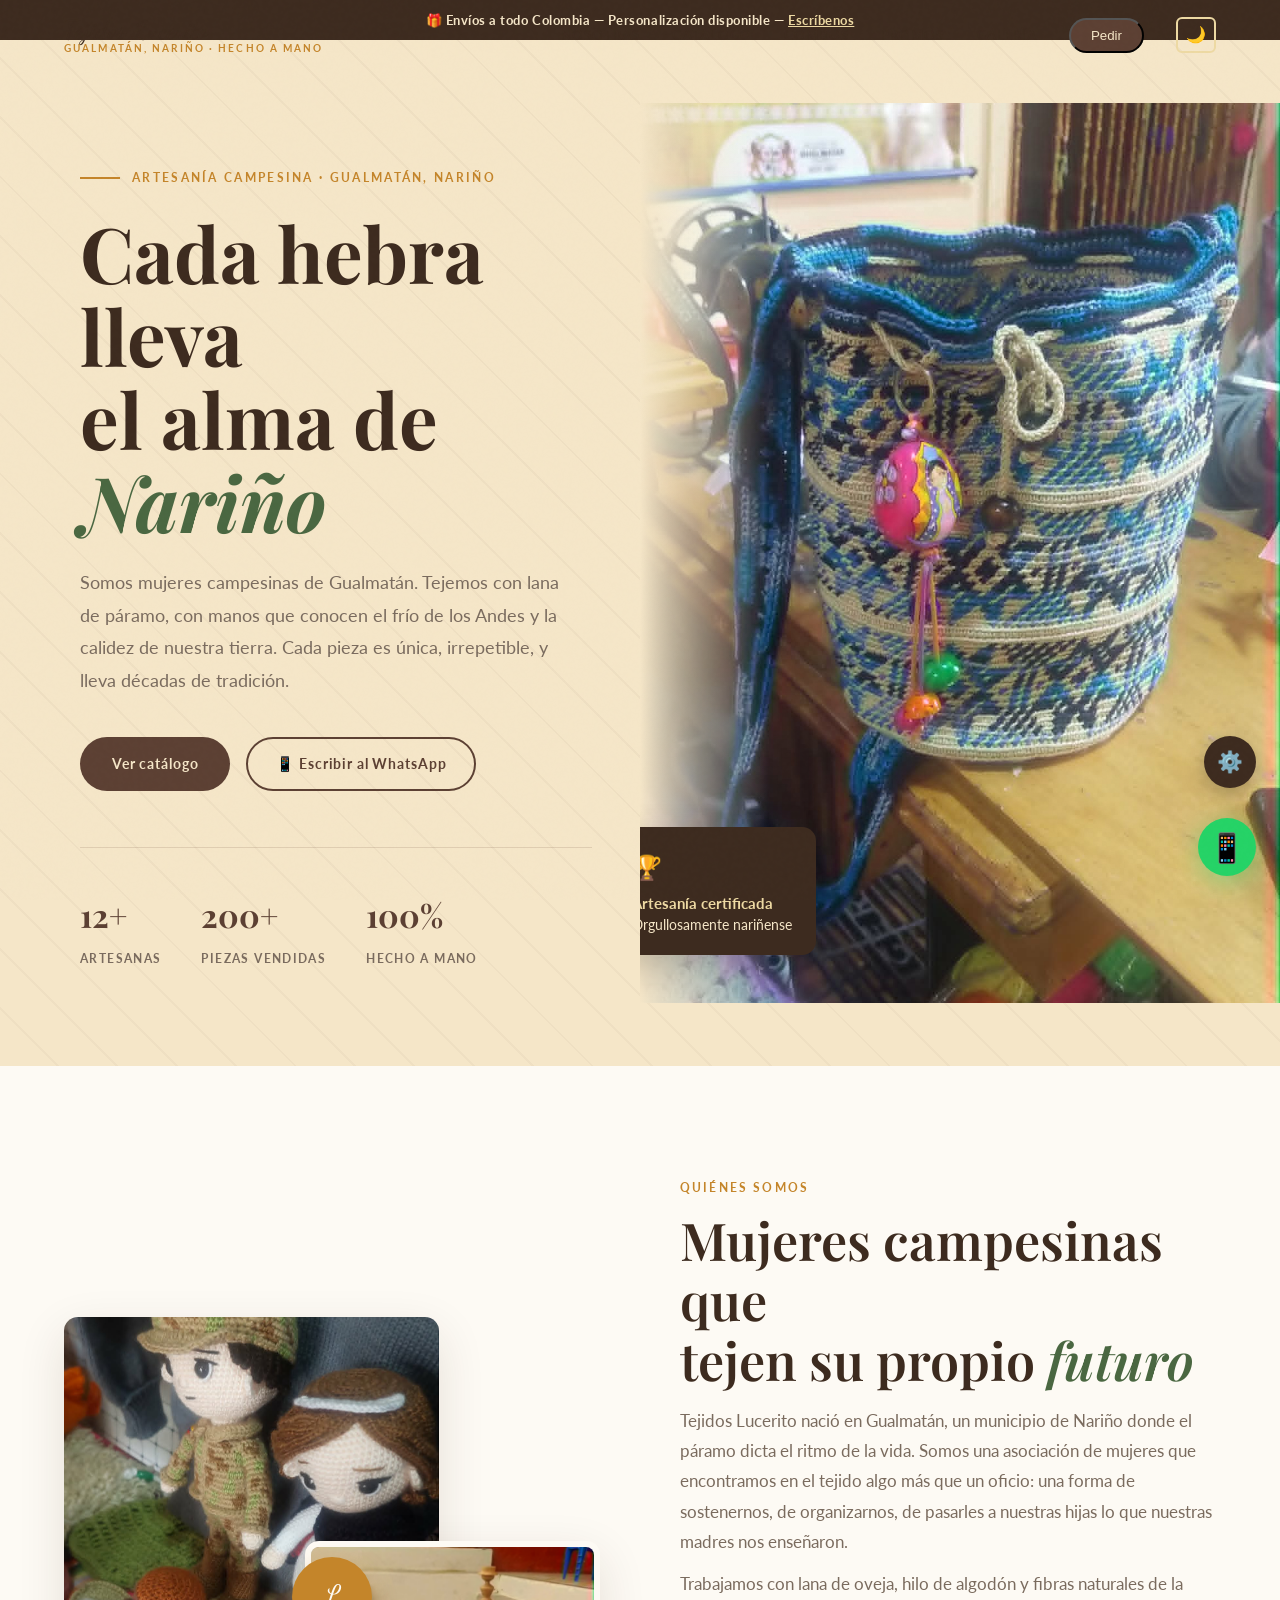
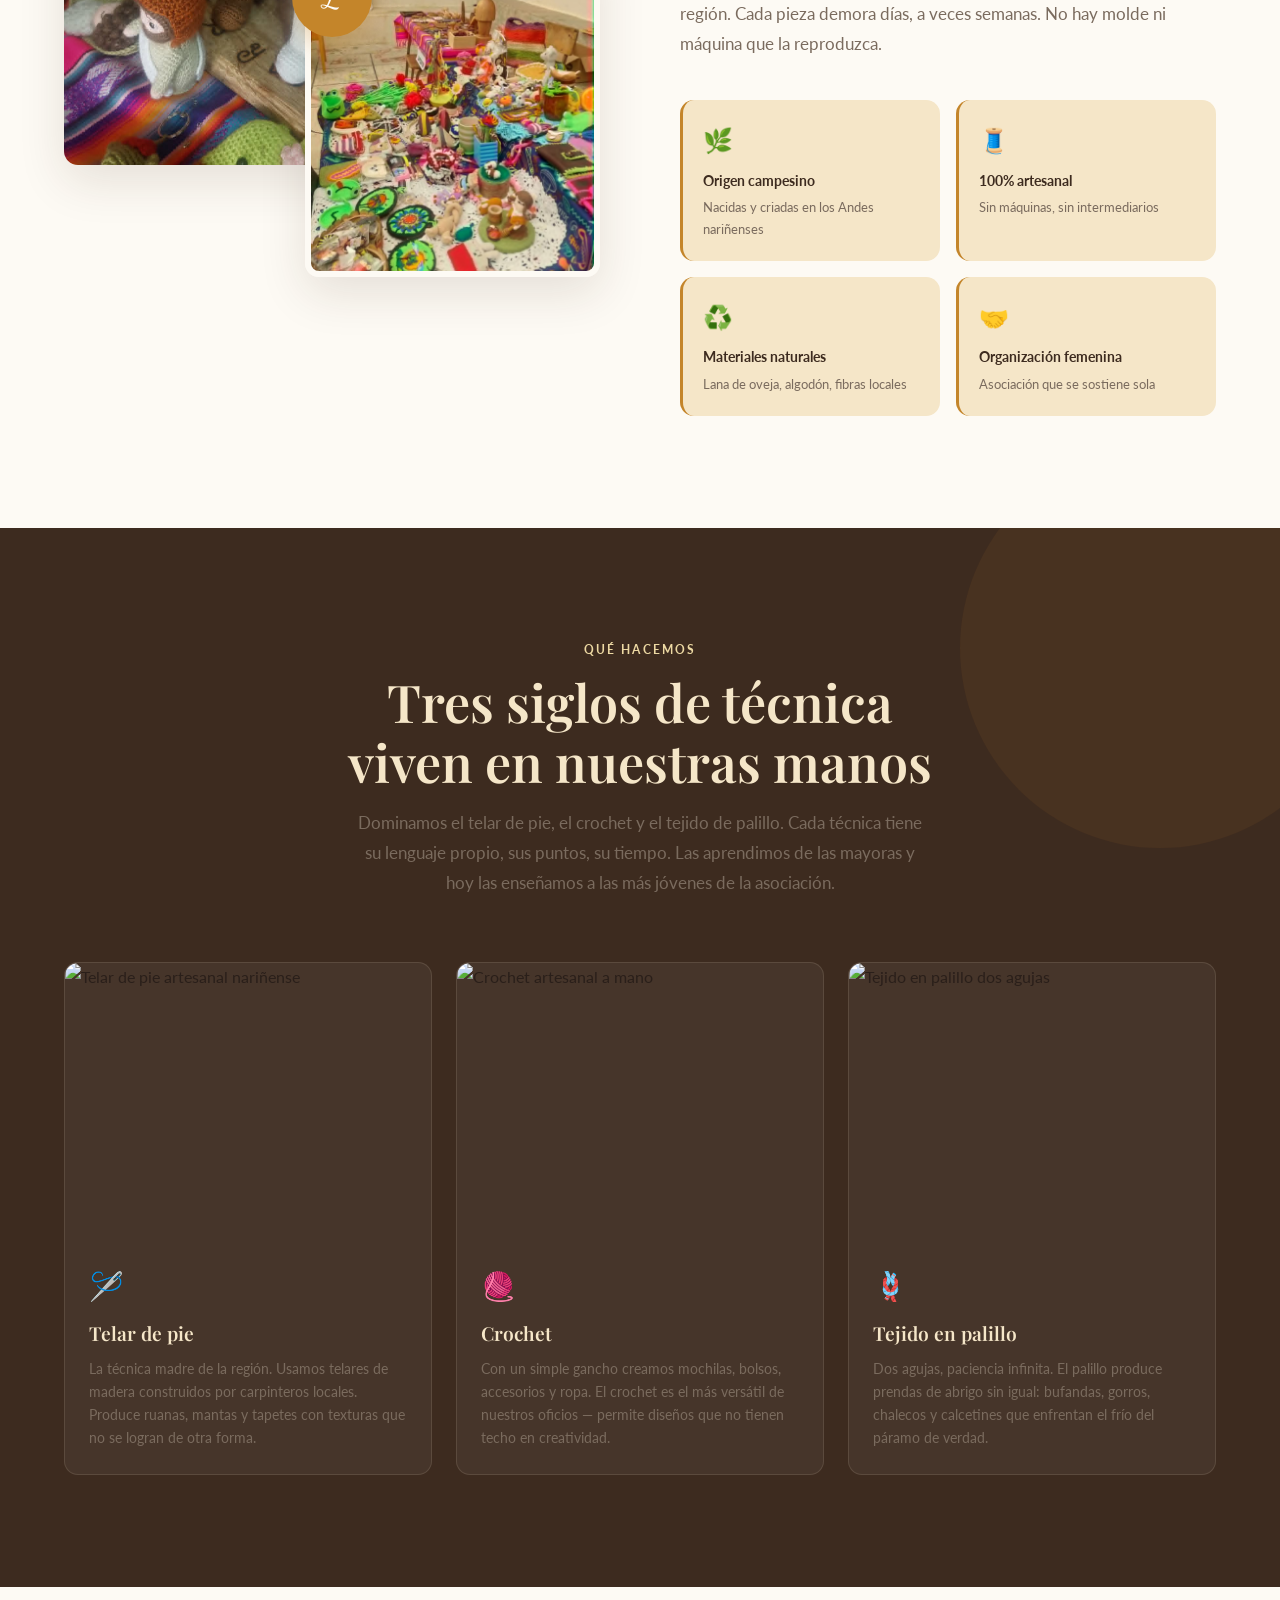
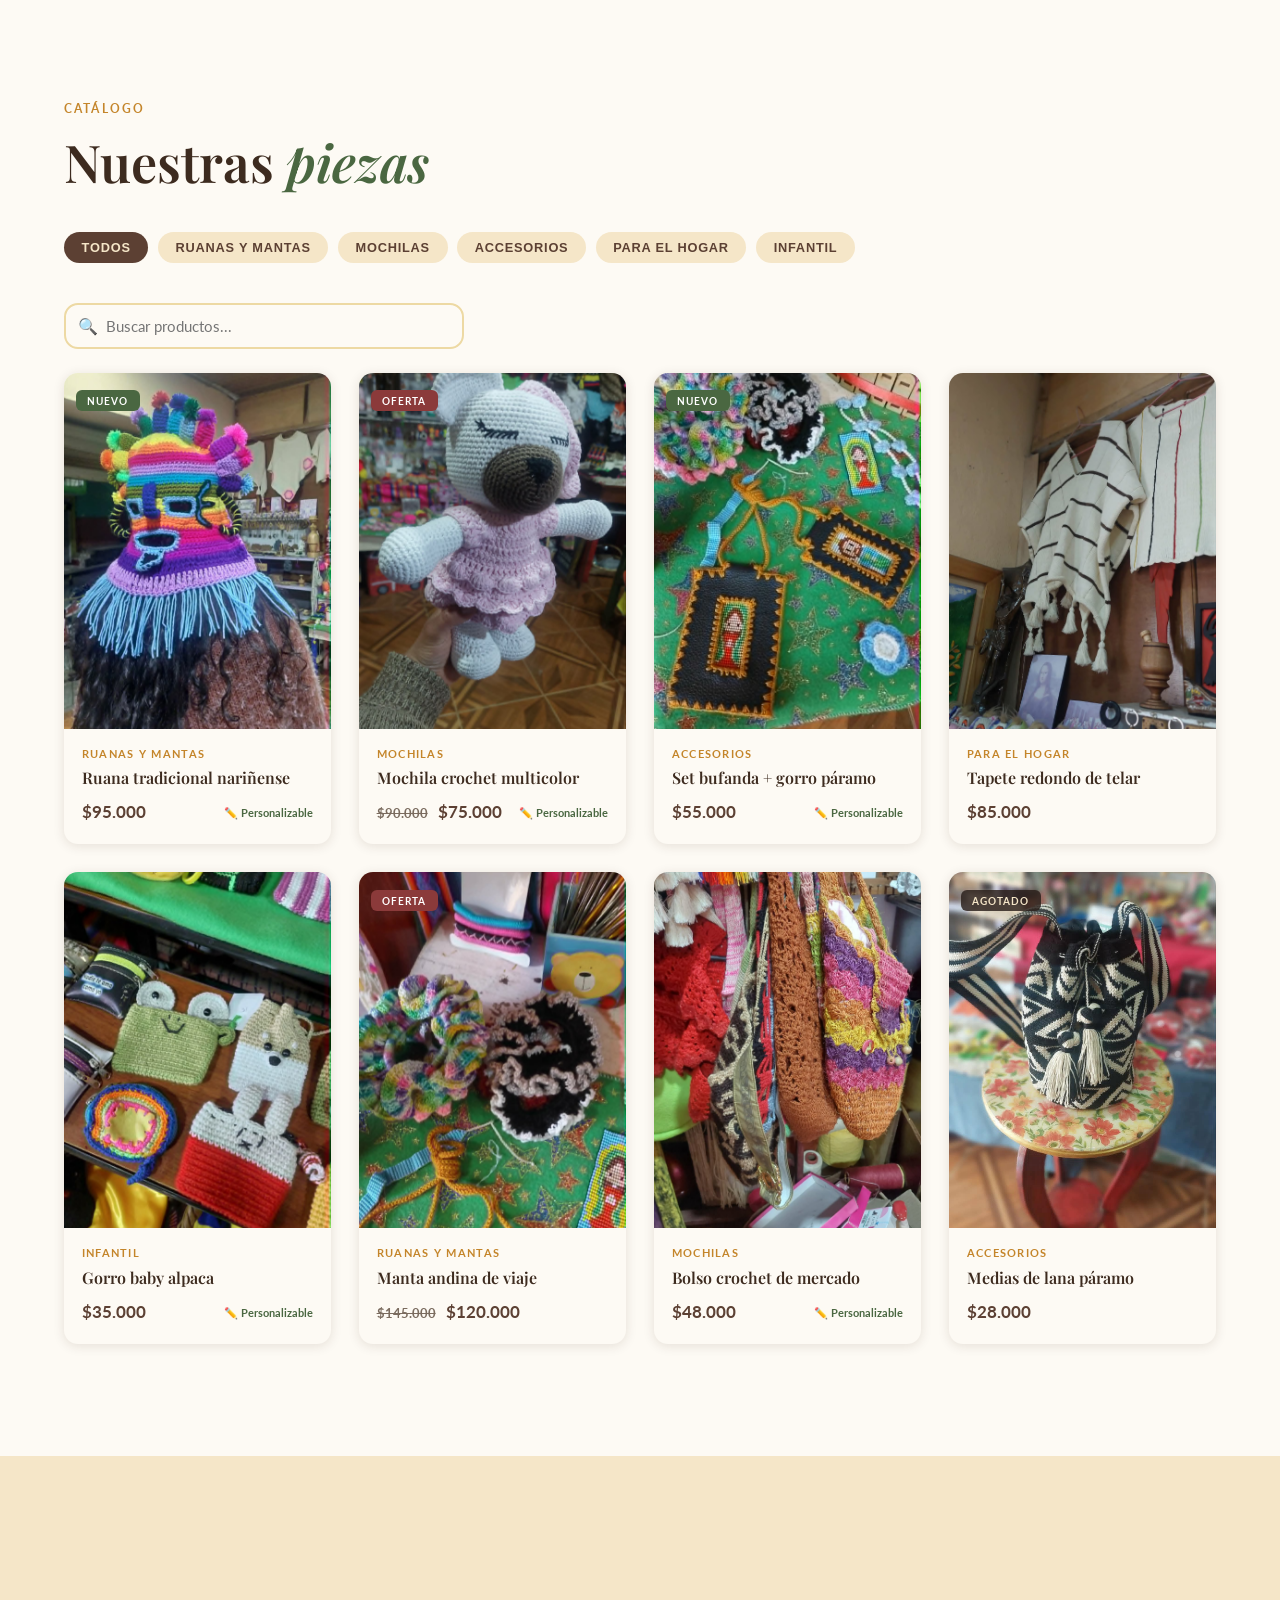
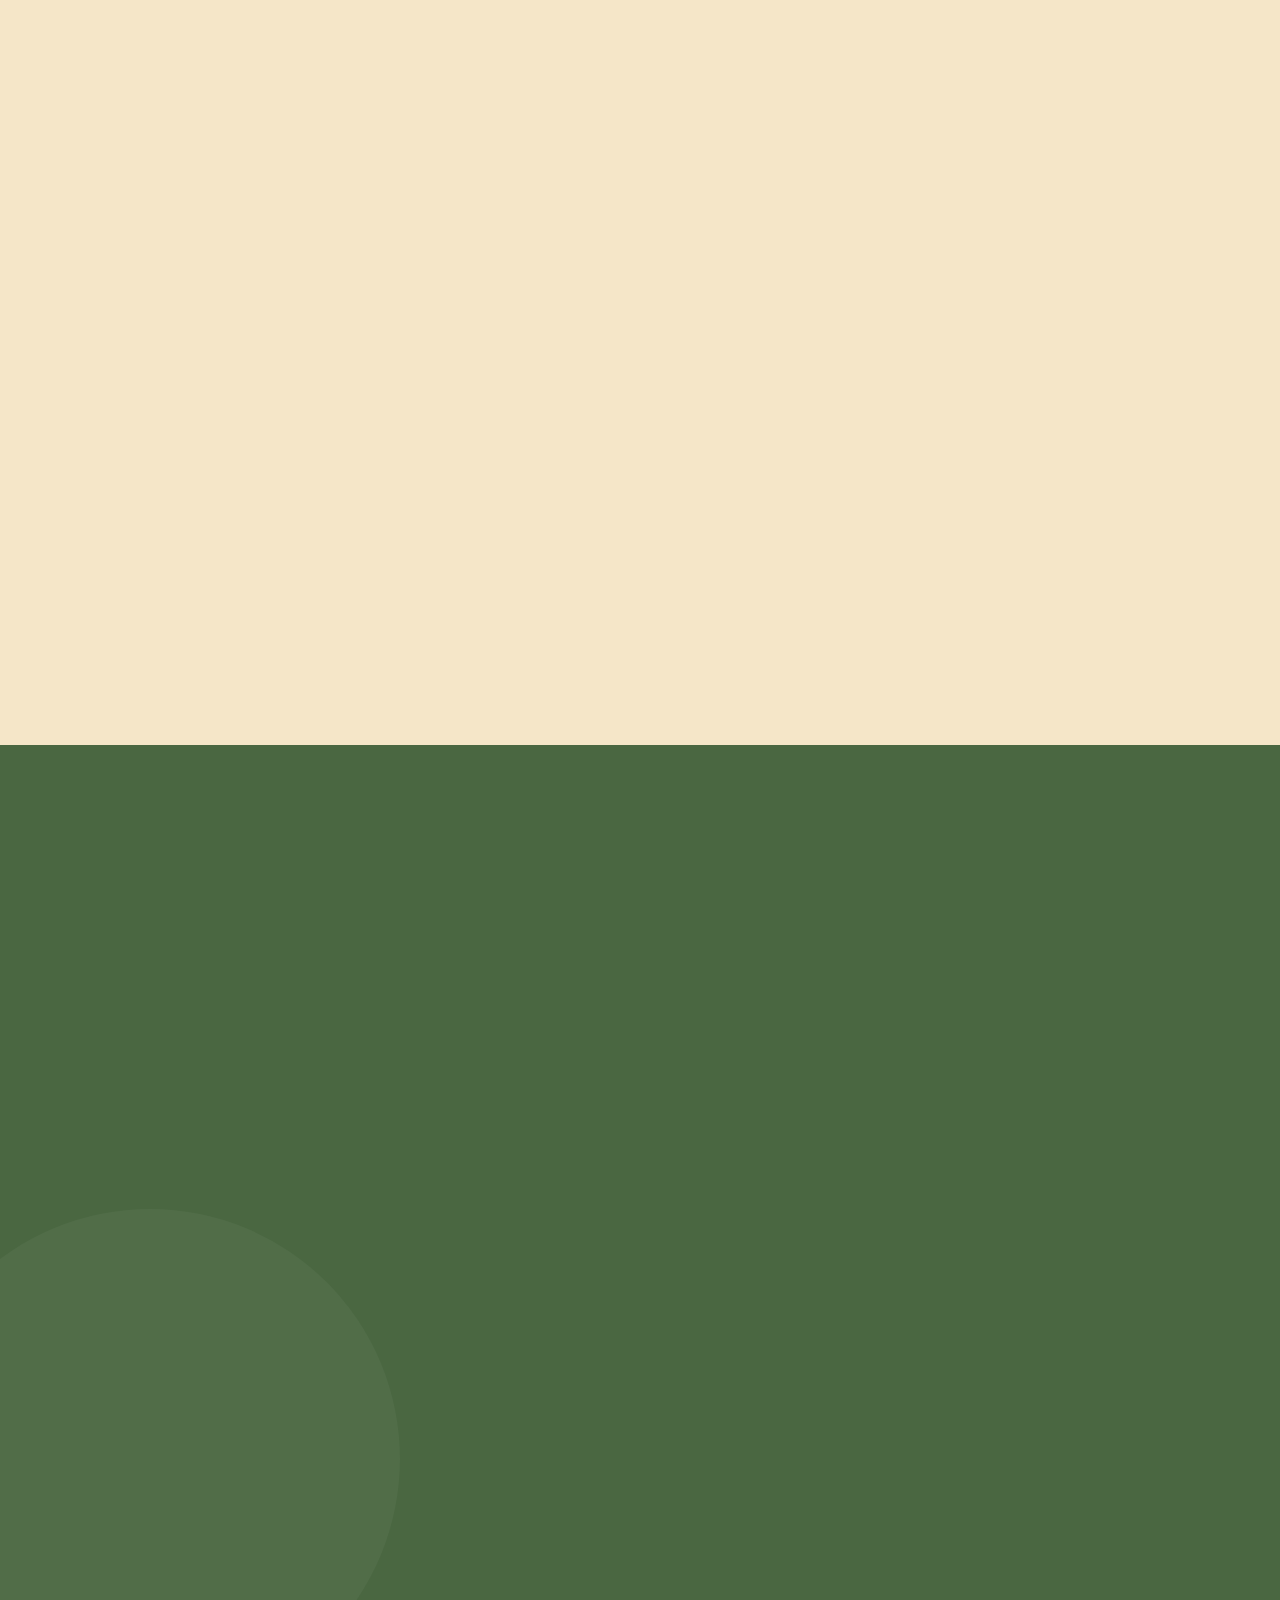
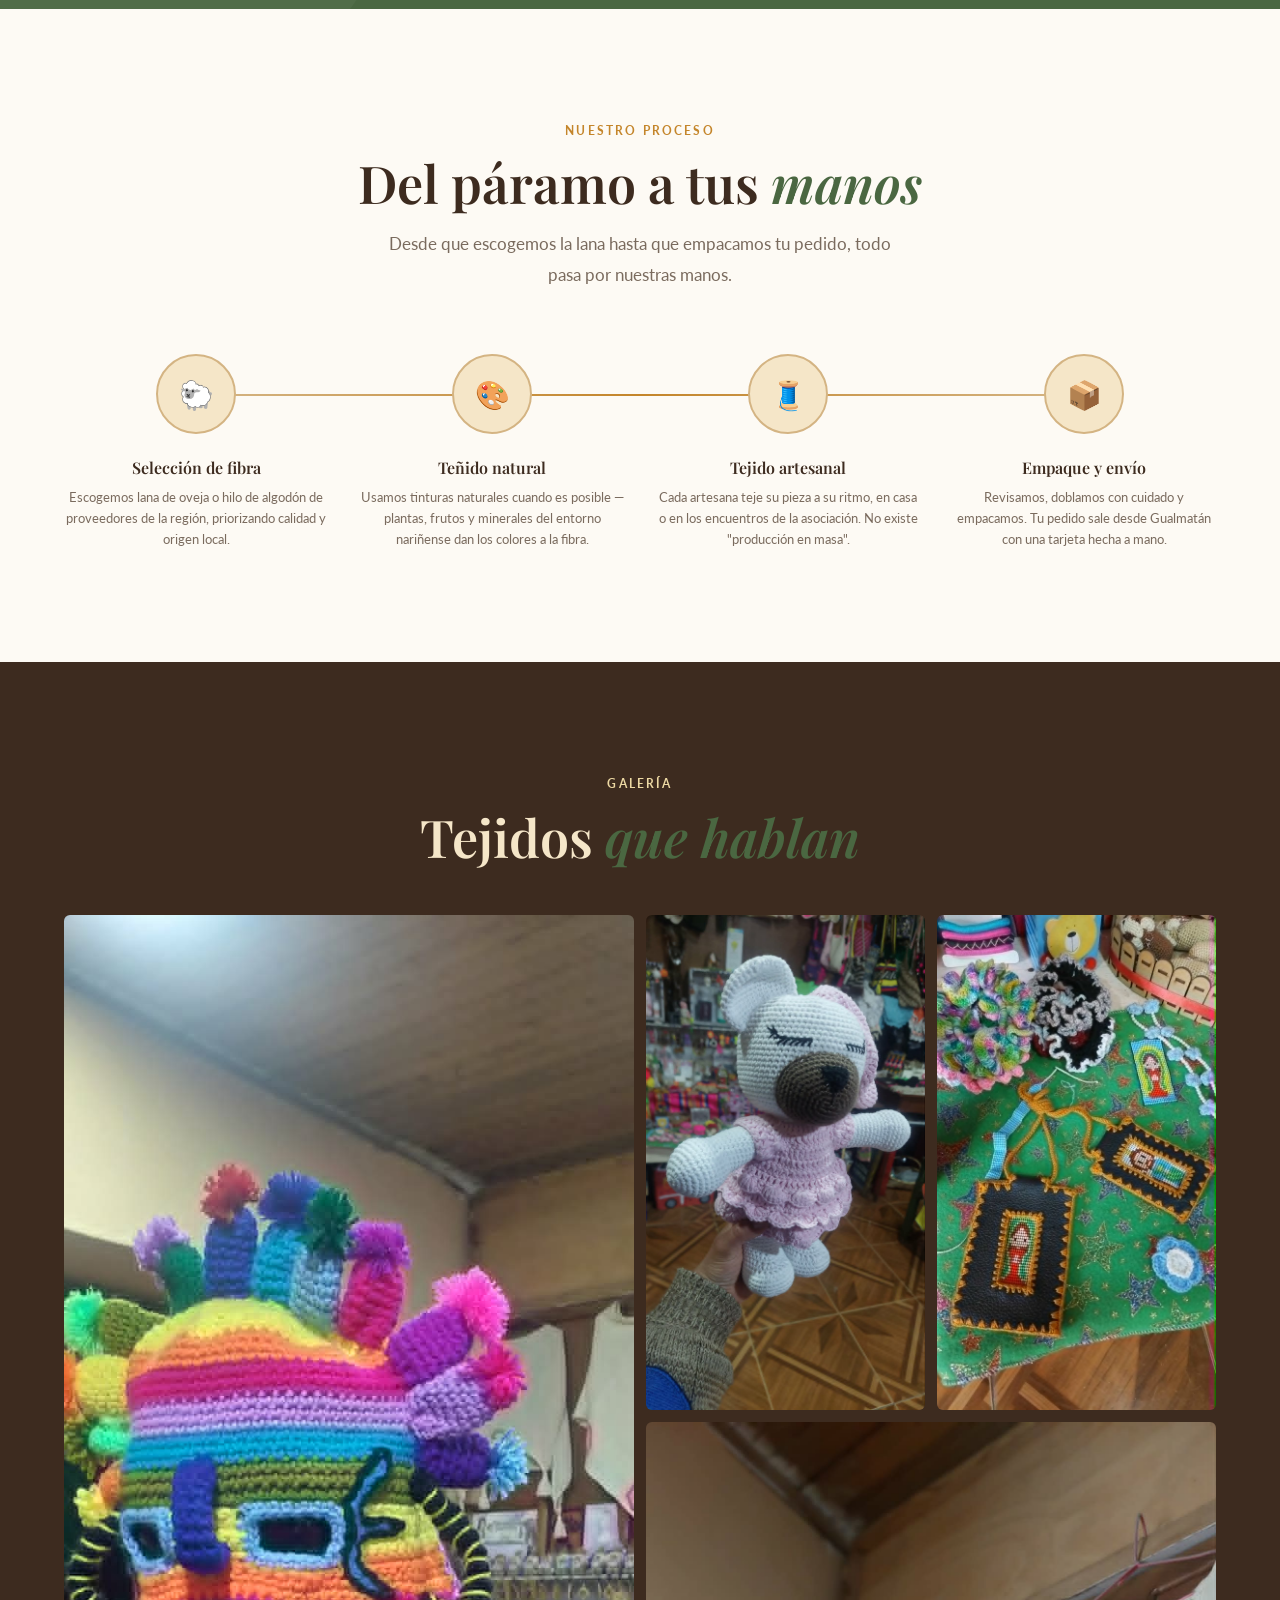
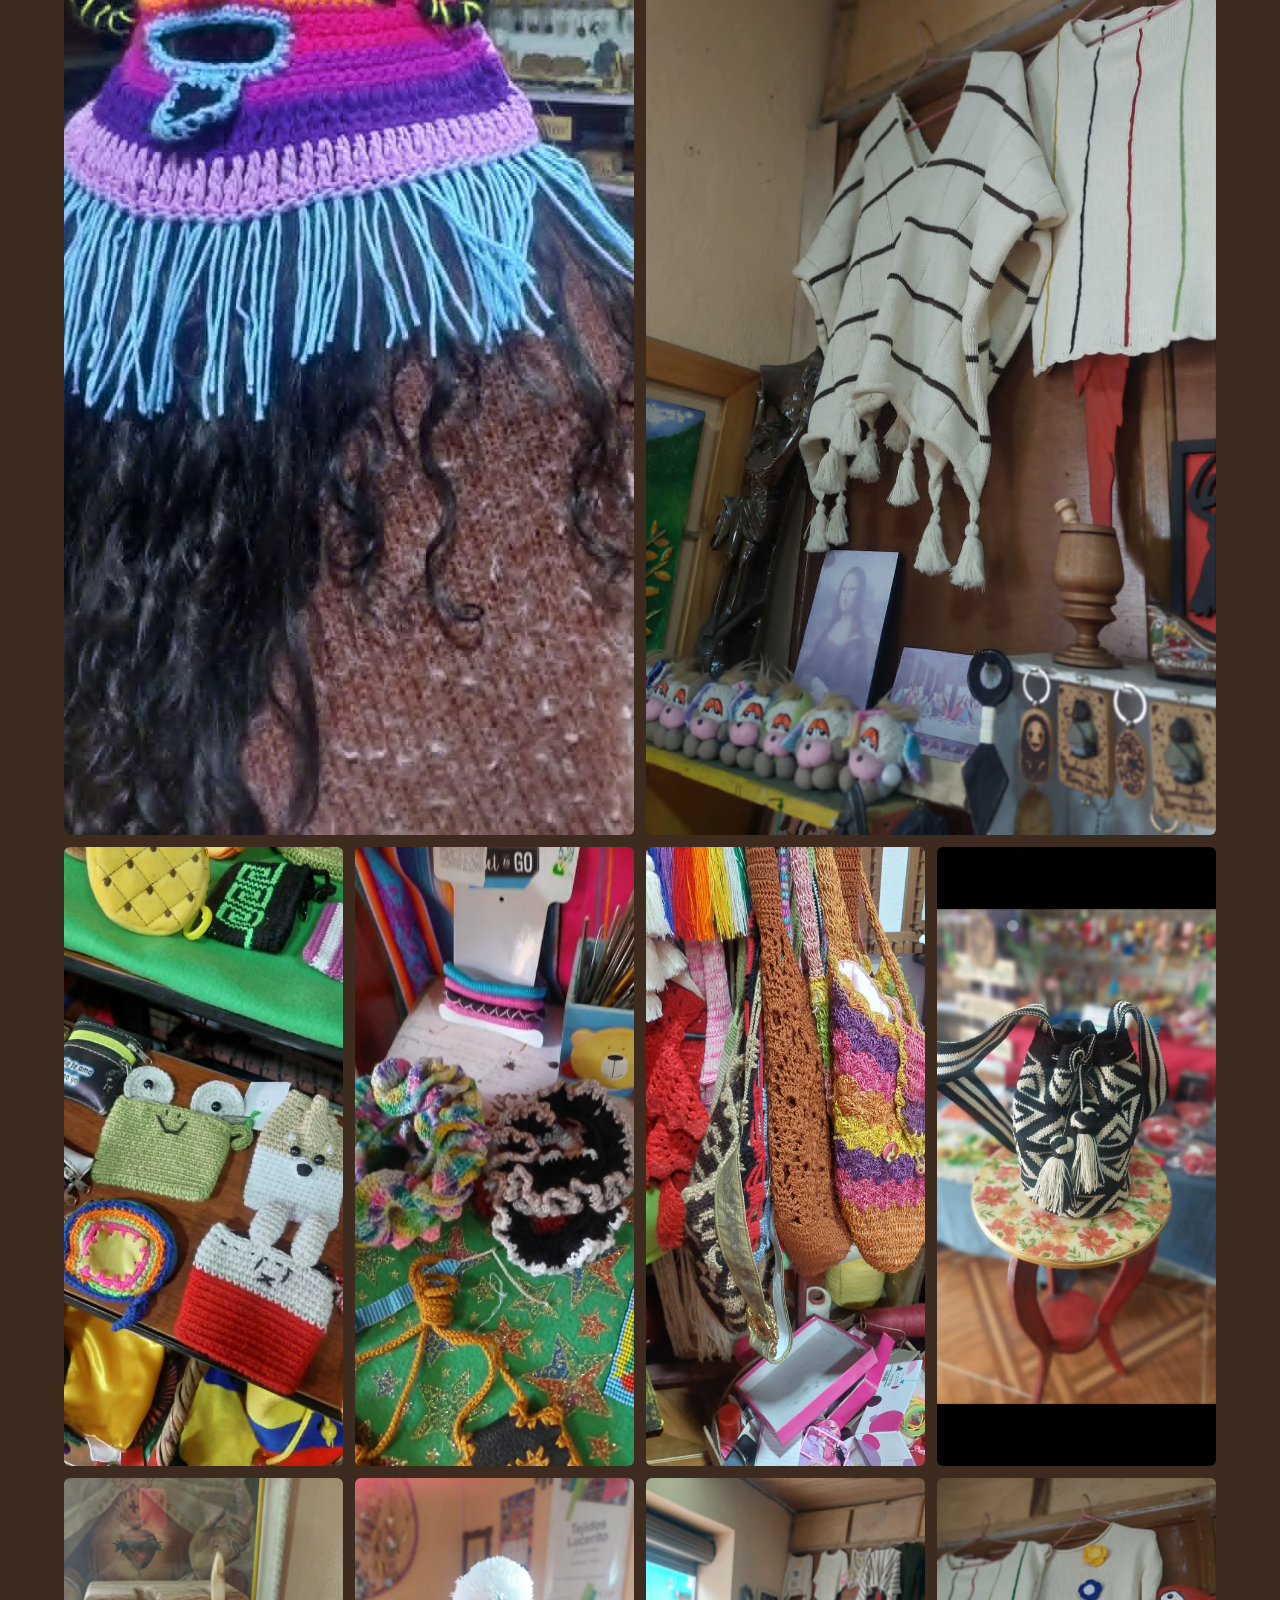
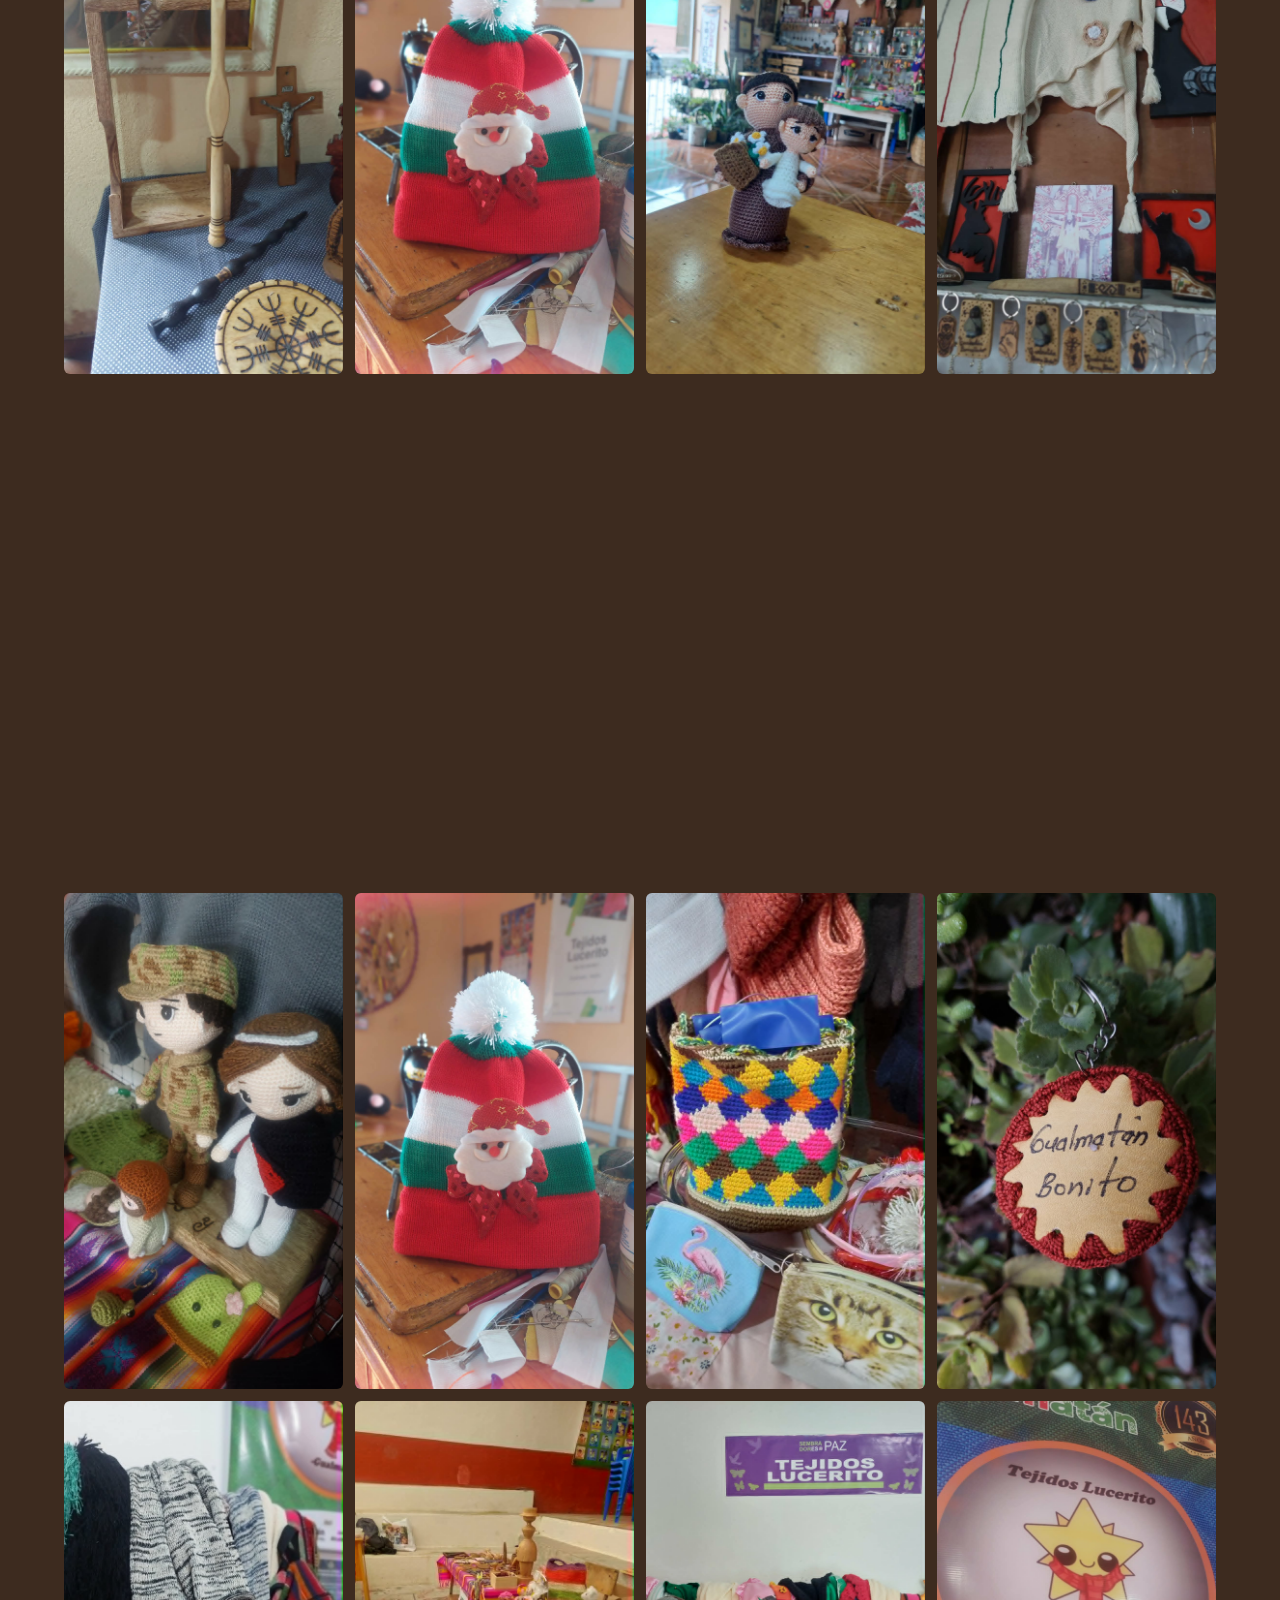
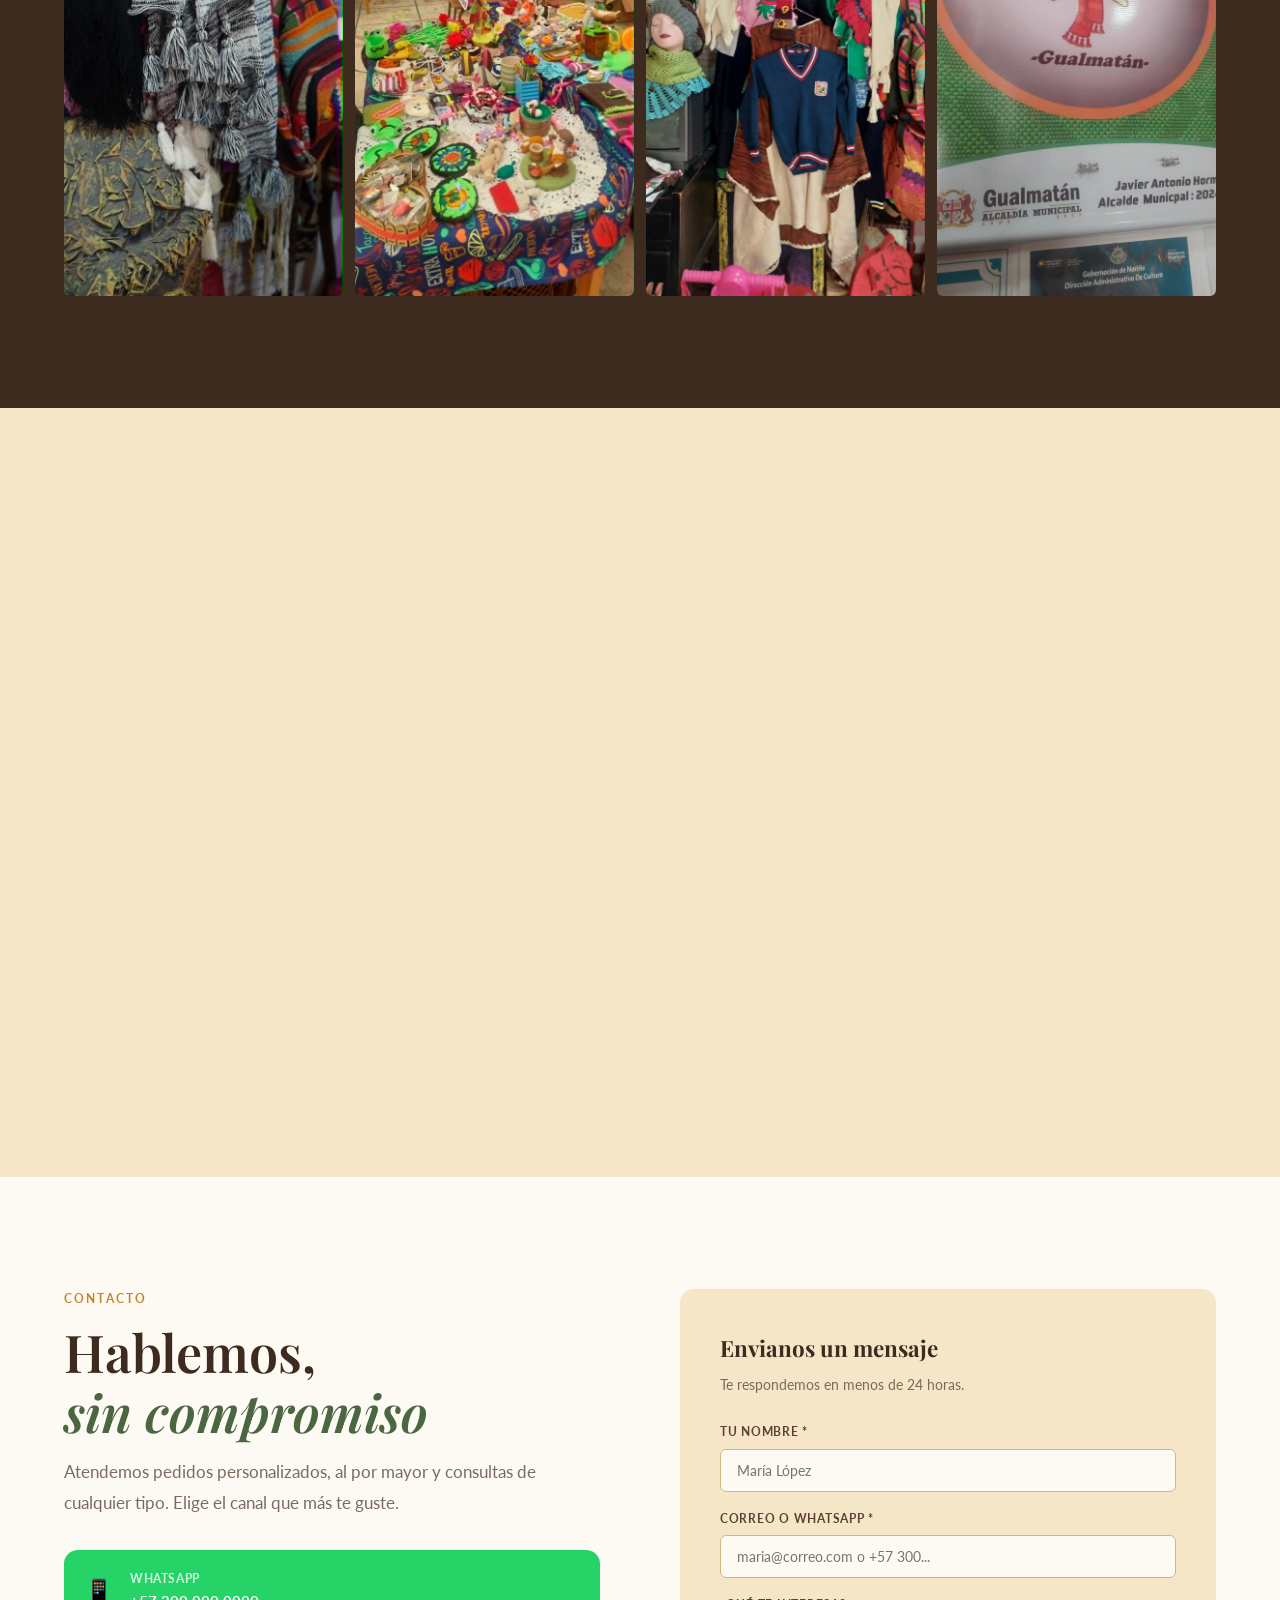
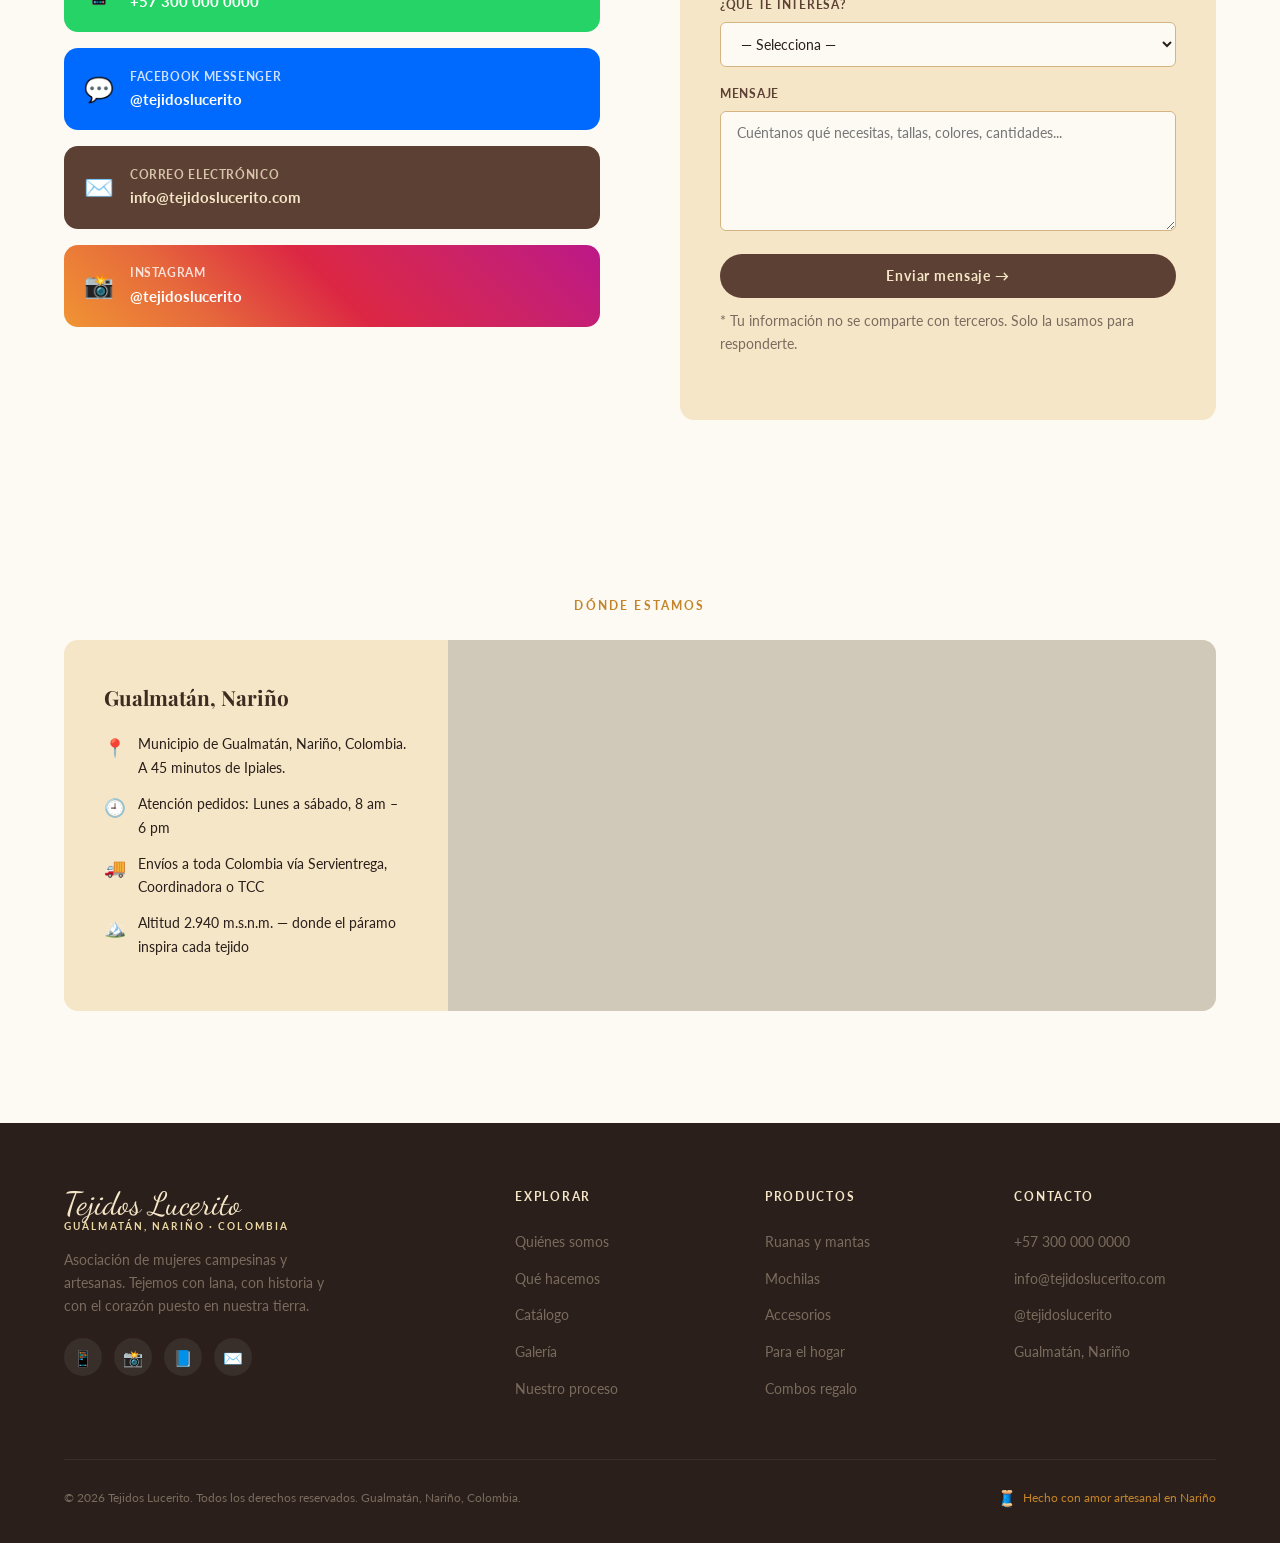
==== lucerito_portfolio.html @ 562af012 "=Use random images from /images folder" ====
<!DOCTYPE html>
<html lang="es">
<head>
<meta charset="UTF-8">
<meta name="viewport" content="width=device-width, initial-scale=1.0">
<meta name="description" content="Tejidos Lucerito – Asociación de mujeres campesinas y artesanas de Gualmatán, Nariño. Tejidos a mano con hilo de lana, trabajo en telar y crochet. Piezas únicas con alma nariñense.">
<meta name="keywords" content="tejidos artesanales, Gualmatán Nariño, mujeres artesanas, lana, telar, crochet, mochila colombiana, ruana, artesanías Colombia, tejidos a mano">
<meta name="author" content="Asociación Tejidos Lucerito">
<meta name="robots" content="index, follow">
<meta property="og:title" content="Tejidos Lucerito – Artesanía de Corazón, Gualmatán Nariño">
<meta property="og:description" content="Piezas únicas tejidas a mano por mujeres campesinas de Gualmatán. Ruanas, mochilas, mantas, bufandas y más.">
<meta property="og:image" content="assets/images/og-image.jpg">
<meta property="og:type" content="website">
<meta property="og:locale" content="es_CO">
<meta name="twitter:card" content="summary_large_image">
<meta name="twitter:title" content="Tejidos Lucerito – Artesanía de Corazón">
<meta name="twitter:description" content="Tejidos artesanales de mujeres campesinas de Gualmatán, Nariño, Colombia.">
<link rel="canonical" href="https://tejidoslucerito.onrender.com">
<title>Tejidos Lucerito – Artesanía de Corazón | Gualmatán, Nariño</title>

<!-- Structured Data / Schema.org -->
<script type="application/ld+json">
{
  "@context": "https://schema.org",
  "@graph": [
    {
      "@type": "Organization",
      "name": "Tejidos Lucerito",
      "description": "Asociación de mujeres campesinas y artesanas de Gualmatán, Nariño",
      "url": "https://tejidoslucerito.com",
      "address": {
        "@type": "PostalAddress",
        "addressLocality": "Gualmatán",
        "addressRegion": "Nariño",
        "addressCountry": "CO"
      },
      "contactPoint": {
        "@type": "ContactPoint",
        "contactType": "ventas",
        "availableLanguage": "Spanish"
      },
      "sameAs": ["https://wa.me/573000000000"]
    },
    {
      "@type": "LocalBusiness",
      "name": "Tejidos Lucerito",
      "image": "assets/images/og-image.jpg",
      "priceRange": "$$",
      "address": {
        "@type": "PostalAddress",
        "addressLocality": "Gualmatán",
        "addressRegion": "Nariño",
        "addressCountry": "CO"
      }
    }
  ]
}
</script>

<link rel="preconnect" href="https://fonts.googleapis.com">
<link rel="preconnect" href="https://fonts.gstatic.com" crossorigin>
<link href="https://fonts.googleapis.com/css2?family=Playfair+Display:ital,wght@0,400;0,600;0,700;1,400;1,600&family=Lato:wght@300;400;700&family=Dancing+Script:wght@600&display=swap" rel="stylesheet">
<link rel="stylesheet" href="assets/css/styles.css"></head><body>
<script>
function imgOnError(el) {
  el.onerror = null;
  el.src = 'data:image/svg+xml,' + encodeURIComponent('<svg xmlns="http://www.w3.org/2000/svg" width="300" height="300" viewBox="0 0 300 300"><rect width="100%" height="100%" fill="%237A6B5E"/><text x="50%" y="50%" font-family="sans-serif" font-size="12" fill="%23F5E6C8" text-anchor="middle" dy="5">Imagen no disponible</text></svg>');
}
</script>
</head>
<body>
<a href="#hero" class="skip-link">Saltar al contenido principal</a>

<!-- ANNOUNCEMENT BAR -->
<div id="announcement-bar">
  🎁 Envíos a todo Colombia — Personalización disponible — <a href="#contacto">Escríbenos</a>
</div>

<!-- NAV -->
<nav id="nav">
  <div class="nav-inner">
    <a href="#hero" class="nav-logo" aria-label="Tejidos Lucerito inicio">
      <span class="nav-logo-name">Tejidos Lucerito</span>
      <span class="nav-logo-sub">Gualmatán, Nariño · Hecho a mano</span>
    </a>
    <div class="nav-links">
      <a href="#quienes-somos">Nosotras</a>
      <a href="#catalogo">Catálogo</a>
      <a href="#combos">Combos</a>
      <a href="#promociones">Promos</a>
      <a href="#galeria">Galería</a>
      <button id="cart-btn" class="nav-cta" data-action="toggle-cart" aria-label="Abrir carrito">
        <span id="cart-count-label">Pedir</span>
      </button>
      <button id="dark-mode-toggle" class="nav-cta" aria-label="Cambiar a modo oscuro" style="padding:0.5rem;font-size:1rem;">🌙</button>
    </div>
    <button class="hamburger" id="hamburger" aria-label="Abrir menú principal" aria-expanded="false" aria-controls="mobile-menu">
      <span></span><span></span><span></span>
    </button>
  </div>
</nav>

<!-- MOBILE MENU -->
<div class="mobile-menu" id="mobile-menu" role="dialog" aria-label="Menú principal" aria-hidden="true">
  <a href="#quienes-somos" class="mobile-link">Nosotras</a>
  <a href="#que-hacemos" class="mobile-link">Qué hacemos</a>
  <a href="#catalogo" class="mobile-link">Catálogo</a>
  <a href="#combos" class="mobile-link">Combos</a>
  <a href="#promociones" class="mobile-link">Promos</a>
  <a href="#galeria" class="mobile-link">Galería</a>
  <a href="#contacto" class="mobile-link">Contacto</a>
  <button class="mobile-link" data-action="toggle-cart" style="background:none;border:none;cursor:pointer;font-family:inherit;font-size:inherit;color:inherit;width:100%;text-align:left;padding:0.85rem 1.5rem;display:flex;align-items:center;gap:0.5rem;">🛒 Carrito</button>
</div>

<!-- HERO -->
<section id="hero" aria-label="Portada principal">
  <div class="hero-bg-pattern" aria-hidden="true"></div>
  <div class="hero-content">
    <div class="hero-eyebrow">
      <div class="hero-eyebrow-line"></div>
      <span class="hero-eyebrow-text">Artesanía campesina · Gualmatán, Nariño</span>
    </div>
    <h1 class="hero-title">
      Cada hebra lleva<br>
      el alma de <em>Nariño</em>
    </h1>
    <p class="hero-desc">
      Somos mujeres campesinas de Gualmatán. Tejemos con lana de páramo,
      con manos que conocen el frío de los Andes y la calidez de nuestra tierra.
      Cada pieza es única, irrepetible, y lleva décadas de tradición.
    </p>
    <div class="hero-actions">
      <a href="#catalogo" class="btn-primary">Ver catálogo</a>
      <a href="https://wa.me/573000000000?text=Hola!%20Vi%20su%20portafolio%20y%20quisiera%20más%20información%20sobre%20sus%20tejidos." class="btn-outline" target="_blank" rel="noopener">📱 Escribir al WhatsApp</a>
    </div>
    <div class="hero-stats">
      <div class="hero-stat">
        <span class="hero-stat-num">12+</span>
        <span class="hero-stat-label">Artesanas</span>
      </div>
      <div class="hero-stat">
        <span class="hero-stat-num">200+</span>
        <span class="hero-stat-label">Piezas vendidas</span>
      </div>
      <div class="hero-stat">
        <span class="hero-stat-num">100%</span>
        <span class="hero-stat-label">Hecho a mano</span>
      </div>
    </div>
  </div>
  <div class="hero-visual" aria-hidden="true">
    <img
      src="images/h0duS-PT.jpeg"
      alt="Artesana tejiendo en Gualmatán"
      class="hero-img-main"
      loading="eager"
      fetchpriority="high"
    >
    <div class="hero-img-overlay"></div>
    <div class="hero-badge">
      <div class="hero-badge-icon">🏆</div>
      <div class="hero-badge-text">
        <div class="hero-badge-strong">Artesanía certificada</div>
        Orgullosamente nariñense
      </div>
    </div>
  </div>
</section>

<!-- QUIENES SOMOS -->
<section id="quienes-somos" aria-labelledby="qs-title">
  <div class="container">
    <div class="quienes-grid">
      <div class="quienes-images reveal">
        <img
          src="images/jTRVo9Pf.jpeg"
          alt="Mujeres artesanas de Tejidos Lucerito en Gualmatán, Nariño"
          class="quienes-img-1"
          loading="lazy"
          onerror="imgOnError(this)"
        >
        <img
          src="images/vDOIHA_2.jpeg"
          alt="Detalle de tejido artesanal tradicional nariñense"
          class="quienes-img-2"
          loading="lazy"
          onerror="imgOnError(this)"
        >
        <div class="quienes-ornament" aria-hidden="true">L</div>
      </div>
      <div class="reveal reveal-delay-2">
        <div class="section-label">Quiénes somos</div>
        <h2 class="section-title" id="qs-title">
          Mujeres campesinas que<br>
          tejen su propio <em>futuro</em>
        </h2>
        <p class="section-desc">
          Tejidos Lucerito nació en Gualmatán, un municipio de Nariño donde el páramo
          dicta el ritmo de la vida. Somos una asociación de mujeres que encontramos
          en el tejido algo más que un oficio: una forma de sostenernos, de organizarnos,
          de pasarles a nuestras hijas lo que nuestras madres nos enseñaron.
        </p>
        <p class="section-desc" style="margin-top:0.75rem;">
          Trabajamos con lana de oveja, hilo de algodón y fibras naturales de la región.
          Cada pieza demora días, a veces semanas. No hay molde ni máquina que la reproduzca.
        </p>
        <div class="quienes-values">
          <div class="valor-card reveal reveal-delay-1">
            <div class="valor-icon">🌿</div>
            <div class="valor-name">Origen campesino</div>
            <div class="valor-desc">Nacidas y criadas en los Andes nariñenses</div>
          </div>
          <div class="valor-card reveal reveal-delay-2">
            <div class="valor-icon">🧵</div>
            <div class="valor-name">100% artesanal</div>
            <div class="valor-desc">Sin máquinas, sin intermediarios</div>
          </div>
          <div class="valor-card reveal reveal-delay-3">
            <div class="valor-icon">♻️</div>
            <div class="valor-name">Materiales naturales</div>
            <div class="valor-desc">Lana de oveja, algodón, fibras locales</div>
          </div>
          <div class="valor-card reveal reveal-delay-4">
            <div class="valor-icon">🤝</div>
            <div class="valor-name">Organización femenina</div>
            <div class="valor-desc">Asociación que se sostiene sola</div>
          </div>
        </div>
      </div>
    </div>
  </div>
</section>

<!-- QUE HACEMOS -->
<section id="que-hacemos" aria-labelledby="qh-title">
  <div class="container">
    <header class="que-hacemos-header reveal">
      <div class="section-label">Qué hacemos</div>
      <h2 class="section-title" id="qh-title">
        Tres siglos de técnica<br>
        viven en nuestras manos
      </h2>
      <p class="section-desc">
        Dominamos el telar de pie, el crochet y el tejido de palillo. Cada técnica tiene su
        lenguaje propio, sus puntos, su tiempo. Las aprendimos de las mayoras y hoy
        las enseñamos a las más jóvenes de la asociación.
      </p>
    </header>
    <div class="tecnicas-grid">
      <article class="tecnica-card reveal reveal-delay-1">
        <div class="tecnica-img-wrap">
          <img src="assets/images/tecnica-telar.jpg" alt="Telar de pie artesanal nariñense" loading="lazy">
        </div>
        <div class="tecnica-body">
          <div class="tecnica-icon">🪡</div>
          <h3 class="tecnica-name">Telar de pie</h3>
          <p class="tecnica-desc">La técnica madre de la región. Usamos telares de madera construidos por carpinteros locales. Produce ruanas, mantas y tapetes con texturas que no se logran de otra forma.</p>
        </div>
      </article>
      <article class="tecnica-card reveal reveal-delay-2">
        <div class="tecnica-img-wrap">
          <img src="assets/images/tecnica-crochet.jpg" alt="Crochet artesanal a mano" loading="lazy">
        </div>
        <div class="tecnica-body">
          <div class="tecnica-icon">🧶</div>
          <h3 class="tecnica-name">Crochet</h3>
          <p class="tecnica-desc">Con un simple gancho creamos mochilas, bolsos, accesorios y ropa. El crochet es el más versátil de nuestros oficios — permite diseños que no tienen techo en creatividad.</p>
        </div>
      </article>
      <article class="tecnica-card reveal reveal-delay-3">
        <div class="tecnica-img-wrap">
          <img src="assets/images/tecnica-palillo.jpg" alt="Tejido en palillo dos agujas" loading="lazy">
        </div>
        <div class="tecnica-body">
          <div class="tecnica-icon">🪢</div>
          <h3 class="tecnica-name">Tejido en palillo</h3>
          <p class="tecnica-desc">Dos agujas, paciencia infinita. El palillo produce prendas de abrigo sin igual: bufandas, gorros, chalecos y calcetines que enfrentan el frío del páramo de verdad.</p>
        </div>
      </article>
    </div>
  </div>
</section>

<!-- CATALOGO -->
<section id="catalogo" aria-labelledby="cat-title">
  <div class="container">
    <div class="catalogo-header">
      <div>
        <div class="section-label">Catálogo</div>
        <h2 class="section-title" id="cat-title">Nuestras <em>piezas</em></h2>
      </div>
    </div>
    <div class="catalogo-filters" role="group" aria-label="Filtros de categoría">
      <button class="filter-btn active" data-filter="all" aria-pressed="true">Todos</button>
      <button class="filter-btn" data-filter="ruanas" aria-pressed="false">Ruanas y mantas</button>
      <button class="filter-btn" data-filter="mochilas" aria-pressed="false">Mochilas</button>
      <button class="filter-btn" data-filter="accesorios" aria-pressed="false">Accesorios</button>
      <button class="filter-btn" data-filter="hogar" aria-pressed="false">Para el hogar</button>
      <button class="filter-btn" data-filter="infantil" aria-pressed="false">Infantil</button>
    </div>
    <div class="catalogo-search-wrap">
      <span class="search-icon" aria-hidden="true">🔍</span>
      <input type="search" id="catalogo-search" placeholder="Buscar productos..." aria-label="Buscar en el catálogo">
    </div>
    <div class="productos-grid" id="productos-grid" aria-label="Productos disponibles">
      <!-- Rendered by JS -->
    </div>
  </div>
</section>

<!-- COMBOS -->
<section id="combos" aria-labelledby="combos-title">
  <div class="container">
    <header class="combos-header reveal">
      <div class="section-label">Combos especiales</div>
      <h2 class="section-title" id="combos-title">Más por <em>menos</em></h2>
      <p class="section-desc" style="margin: 1rem auto 0; text-align:center;">Armamos combos pensados para regalar, para el hogar nariñense y para quienes quieren llevar un pedazo de Gualmatán.</p>
    </header>
    <div class="combos-grid" id="combos-grid">
      <!-- Rendered by JS -->
    </div>
  </div>
</section>

<!-- PROMOCIONES -->
<section id="promociones" aria-labelledby="promos-title">
  <div class="container">
    <header class="promos-header reveal">
      <div class="section-label">Promociones activas</div>
      <h2 class="section-title" id="promos-title">Ofertas de <em>temporada</em></h2>
    </header>
    <div class="promos-grid">
      <div class="promo-card featured reveal">
        <div class="promo-countdown">
          <div class="countdown-num" id="countdown-dias">--</div>
          <div class="countdown-label">días restantes</div>
        </div>
        <div class="promo-tag-top">⭐ Oferta principal</div>
        <h3 class="promo-title">20% off en ruanas<br>y mantas de telar</h3>
        <p class="promo-desc">La temporada de frío llegó antes de lo esperado. Aprovecha el descuento en nuestra línea más abrigadora. Solo por tiempo limitado.</p>
        <a href="https://wa.me/573000000000?text=Hola!%20Quiero%20aprovechar%20el%2020%25%20off%20en%20ruanas" class="promo-cta" target="_blank" rel="noopener">Pedir ahora →</a>
      </div>
      <div class="promos-side">
        <div class="promo-card reveal reveal-delay-1">
          <div class="promo-tag-top">🎁 Especial envíos</div>
          <h3 class="promo-title" style="font-size:1.15rem;">Envío gratis desde $180.000</h3>
          <p class="promo-desc" style="margin-bottom:1rem;">Compra de $180.000 o más y el flete corre por nuestra cuenta a cualquier parte de Colombia.</p>
          <button class="promo-cta" data-action="scroll-catalogo">Ver catálogo →</button>
        </div>
        <div class="promo-card reveal reveal-delay-2">
          <div class="promo-tag-top">🤝 Para mayoristas</div>
          <h3 class="promo-title" style="font-size:1.15rem;">Descuentos por pedidos en lote</h3>
          <p class="promo-desc" style="margin-bottom:1rem;">Tiendas, bazares y revendedores: pide 10 o más piezas y negociamos precio directo.</p>
          <a href="https://wa.me/573000000000?text=Hola!%20Me%20interesa%20un%20pedido%20mayorista" class="promo-cta" target="_blank" rel="noopener">Contactar →</a>
        </div>
      </div>
    </div>
  </div>
</section>

<!-- PROCESO -->
<section id="proceso" aria-labelledby="proceso-title">
  <div class="container">
    <header class="proceso-header reveal">
      <div class="section-label">Nuestro proceso</div>
      <h2 class="section-title" id="proceso-title">Del páramo a tus <em>manos</em></h2>
      <p class="section-desc" style="margin: 1rem auto 0; text-align:center; max-width:520px;">
        Desde que escogemos la lana hasta que empacamos tu pedido, todo pasa por nuestras manos.
      </p>
    </header>
    <div class="proceso-steps">
      <div class="proceso-step reveal reveal-delay-1">
        <div class="paso-num"><span class="paso-icon">🐑</span></div>
        <h3 class="paso-nombre">Selección de fibra</h3>
        <p class="paso-desc">Escogemos lana de oveja o hilo de algodón de proveedores de la región, priorizando calidad y origen local.</p>
      </div>
      <div class="proceso-step reveal reveal-delay-2">
        <div class="paso-num"><span class="paso-icon">🎨</span></div>
        <h3 class="paso-nombre">Teñido natural</h3>
        <p class="paso-desc">Usamos tinturas naturales cuando es posible — plantas, frutos y minerales del entorno nariñense dan los colores a la fibra.</p>
      </div>
      <div class="proceso-step reveal reveal-delay-3">
        <div class="paso-num"><span class="paso-icon">🧵</span></div>
        <h3 class="paso-nombre">Tejido artesanal</h3>
        <p class="paso-desc">Cada artesana teje su pieza a su ritmo, en casa o en los encuentros de la asociación. No existe "producción en masa".</p>
      </div>
      <div class="proceso-step reveal reveal-delay-4">
        <div class="paso-num"><span class="paso-icon">📦</span></div>
        <h3 class="paso-nombre">Empaque y envío</h3>
        <p class="paso-desc">Revisamos, doblamos con cuidado y empacamos. Tu pedido sale desde Gualmatán con una tarjeta hecha a mano.</p>
      </div>
    </div>
  </div>
</section>

<!-- GALERIA -->
<section id="galeria" aria-labelledby="galeria-title">
  <div class="container">
    <header class="galeria-header reveal">
      <div class="section-label">Galería</div>
      <h2 class="section-title" id="galeria-title">Tejidos <em>que hablan</em></h2>
    </header>
    <div class="galeria-masonry" id="galeria-grid" role="list" aria-label="Galería de tejidos artesanales">
      <!-- Rendered by JS -->
    </div>
  </div>
</section>

<!-- TESTIMONIOS -->
<section id="testimonios" aria-labelledby="test-title">
  <div class="container">
    <header class="testimonios-header reveal">
      <div class="section-label">Testimonios</div>
      <h2 class="section-title" id="test-title">Lo que dicen<br><em>quienes nos llevan</em></h2>
    </header>
    <div class="testimonios-slider">
      <article class="testimonio-card reveal reveal-delay-1">
        <div class="testimonio-quote">"</div>
        <div class="testimonio-stars">★★★★★</div>
        <p class="testimonio-text">La ruana que compré es de una calidad que no encontré en ningún almacén. Calienta diferente, se nota que es lana de verdad. Y llegó con una tarjetita escrita a mano — eso vale más que el tejido.</p>
        <div class="testimonio-autor">
          <div class="testimonio-avatar">MC</div>
          <div>
            <div class="testimonio-nombre">María Claudia P.</div>
            <div class="testimonio-lugar">Bogotá, Cundinamarca</div>
          </div>
        </div>
      </article>
      <article class="testimonio-card reveal reveal-delay-2">
        <div class="testimonio-quote">"</div>
        <div class="testimonio-stars">★★★★★</div>
        <p class="testimonio-text">Pedí mochilas para regalar en diciembre y superaron todas las expectativas. Cada una diferente, cada una perfecta. La atención por WhatsApp fue rapidísima y muy amable.</p>
        <div class="testimonio-autor">
          <div class="testimonio-avatar">JE</div>
          <div>
            <div class="testimonio-nombre">Jorge Esteban V.</div>
            <div class="testimonio-lugar">Pasto, Nariño</div>
          </div>
        </div>
      </article>
      <article class="testimonio-card reveal reveal-delay-3">
        <div class="testimonio-quote">"</div>
        <div class="testimonio-stars">★★★★★</div>
        <p class="testimonio-text">Trabajo con comunidades artesanas y Tejidos Lucerito es de lo mejor que he conocido en Nariño. Su nivel de organización, la calidad de los tejidos y el precio son una propuesta única.</p>
        <div class="testimonio-autor">
          <div class="testimonio-avatar">LP</div>
          <div>
            <div class="testimonio-nombre">Lucía Paredes</div>
            <div class="testimonio-lugar">Ipiales, Nariño</div>
          </div>
        </div>
      </article>
    </div>
  </div>
</section>

<!-- CONTACTO -->
<section id="contacto" aria-labelledby="contact-title">
  <div class="container">
    <div class="contacto-grid">
      <div class="reveal">
        <div class="section-label">Contacto</div>
        <h2 class="section-title" id="contact-title">Hablemos,<br><em>sin compromiso</em></h2>
        <p class="section-desc">Atendemos pedidos personalizados, al por mayor y consultas de cualquier tipo. Elige el canal que más te guste.</p>
        <div class="contacto-channels">
          <a href="https://wa.me/573000000000?text=Hola%20Tejidos%20Lucerito!%20Me%20gustaría%20más%20información." class="channel-btn wa" target="_blank" rel="noopener" aria-label="Contactar por WhatsApp">
            <span class="channel-icon">📱</span>
            <div class="channel-details">
              <div class="channel-name">WhatsApp</div>
              <div class="channel-val">+57 300 000 0000</div>
            </div>
          </a>
          <a href="https://m.me/tejidoslucerito" class="channel-btn messenger" target="_blank" rel="noopener" aria-label="Contactar por Messenger">
            <span class="channel-icon">💬</span>
            <div class="channel-details">
              <div class="channel-name">Facebook Messenger</div>
              <div class="channel-val">@tejidoslucerito</div>
            </div>
          </a>
          <a href="mailto:info@tejidoslucerito.com?subject=Consulta%20desde%20el%20portafolio" class="channel-btn correo" aria-label="Enviar correo electrónico">
            <span class="channel-icon">✉️</span>
            <div class="channel-details">
              <div class="channel-name">Correo electrónico</div>
              <div class="channel-val">info@tejidoslucerito.com</div>
            </div>
          </a>
          <a href="https://instagram.com/tejidoslucerito" class="channel-btn ig" target="_blank" rel="noopener" aria-label="Visitar Instagram">
            <span class="channel-icon">📸</span>
            <div class="channel-details">
              <div class="channel-name">Instagram</div>
              <div class="channel-val">@tejidoslucerito</div>
            </div>
          </a>
        </div>
      </div>
      <div class="contacto-form-card reveal reveal-delay-2">
        <h3>Envianos un mensaje</h3>
        <p>Te respondemos en menos de 24 horas.</p>
        <div id="form-msg" class="admin-msg" style="display:none;" role="alert" aria-live="polite" aria-atomic="true"></div>
        <div class="form-group">
          <label class="form-label" for="contact-nombre">Tu nombre *</label>
          <input type="text" id="contact-nombre" class="form-input" placeholder="María López" autocomplete="name" aria-required="true" aria-describedby="error-nombre">
          <div id="error-nombre" class="form-error" style="display:none;color:var(--rojo-nudo);font-size:0.75rem;margin-top:0.25rem;"></div>
        </div>
        <div class="form-group">
          <label class="form-label" for="contact-email">Correo o WhatsApp *</label>
          <input type="email" id="contact-email" class="form-input" placeholder="maria@correo.com o +57 300..." autocomplete="email" aria-required="true" aria-describedby="error-email">
          <div id="error-email" class="form-error" style="display:none;color:var(--rojo-nudo);font-size:0.75rem;margin-top:0.25rem;"></div>
        </div>
        <div class="form-group">
          <label class="form-label" for="contact-interes">¿Qué te interesa?</label>
          <select id="contact-interes" class="form-input">
            <option value="">— Selecciona —</option>
            <option>Ruana o manta</option>
            <option>Mochila artesanal</option>
            <option>Accesorios (bufanda, gorro...)</option>
            <option>Artículos para el hogar</option>
            <option>Combo o kit de regalo</option>
            <option>Pedido mayorista</option>
            <option>Otra consulta</option>
          </select>
        </div>
        <div class="form-group">
          <label class="form-label" for="contact-mensaje">Mensaje</label>
          <textarea id="contact-mensaje" class="form-input" placeholder="Cuéntanos qué necesitas, tallas, colores, cantidades..."></textarea>
        </div>
        <button class="btn-primary" style="width:100%; justify-content:center;" data-action="enviar-form">Enviar mensaje →</button>
        <p class="form-note">* Tu información no se comparte con terceros. Solo la usamos para responderte.</p>
      </div>
    </div>
  </div>
</section>

<!-- UBICACION -->
<section id="ubicacion" aria-labelledby="ubi-title">
  <div class="container">
    <div class="section-label" style="text-align:center; margin-bottom:1.5rem;">Dónde estamos</div>
    <div class="ubicacion-inner">
      <div class="ubicacion-info">
        <h3 id="ubi-title">Gualmatán, Nariño</h3>
        <div class="ubicacion-detail">
          <span class="ubicacion-icon">📍</span>
          <span>Municipio de Gualmatán, Nariño, Colombia. A 45 minutos de Ipiales.</span>
        </div>
        <div class="ubicacion-detail">
          <span class="ubicacion-icon">🕘</span>
          <span>Atención pedidos: Lunes a sábado, 8 am – 6 pm</span>
        </div>
        <div class="ubicacion-detail">
          <span class="ubicacion-icon">🚚</span>
          <span>Envíos a toda Colombia vía Servientrega, Coordinadora o TCC</span>
        </div>
        <div class="ubicacion-detail">
          <span class="ubicacion-icon">🏔️</span>
          <span>Altitud 2.940 m.s.n.m. — donde el páramo inspira cada tejido</span>
        </div>
      </div>
      <div class="ubicacion-map-wrap">
        <iframe
          src="https://maps.google.com/maps?q=Gualmatán,Nariño,Colombia&output=embed&z=13"
          title="Mapa de Gualmatán, Nariño"
          loading="lazy"
          allowfullscreen
        ></iframe>
      </div>
    </div>
  </div>
</section>

<!-- FOOTER -->
<footer>
  <div class="container">
    <div class="footer-grid">
      <div class="footer-brand">
        <div class="nav-logo">
          <span class="nav-logo-name">Tejidos Lucerito</span>
          <span class="nav-logo-sub">Gualmatán, Nariño · Colombia</span>
        </div>
        <p class="footer-tagline">
          Asociación de mujeres campesinas y artesanas. Tejemos con lana, con historia y con el corazón puesto en nuestra tierra.
        </p>
        <div class="footer-social" aria-label="Redes sociales">
          <a href="https://wa.me/573000000000" class="footer-social-btn" target="_blank" rel="noopener" aria-label="WhatsApp">📱</a>
          <a href="https://instagram.com/tejidoslucerito" class="footer-social-btn" target="_blank" rel="noopener" aria-label="Instagram">📸</a>
          <a href="https://facebook.com/tejidoslucerito" class="footer-social-btn" target="_blank" rel="noopener" aria-label="Facebook">📘</a>
          <a href="mailto:info@tejidoslucerito.com" class="footer-social-btn" aria-label="Correo">✉️</a>
        </div>
      </div>
      <div class="footer-col">
        <h4>Explorar</h4>
        <ul>
          <li><a href="#quienes-somos">Quiénes somos</a></li>
          <li><a href="#que-hacemos">Qué hacemos</a></li>
          <li><a href="#catalogo">Catálogo</a></li>
          <li><a href="#galeria">Galería</a></li>
          <li><a href="#proceso">Nuestro proceso</a></li>
        </ul>
      </div>
      <div class="footer-col">
        <h4>Productos</h4>
        <ul>
          <li><a href="#catalogo">Ruanas y mantas</a></li>
          <li><a href="#catalogo">Mochilas</a></li>
          <li><a href="#catalogo">Accesorios</a></li>
          <li><a href="#catalogo">Para el hogar</a></li>
          <li><a href="#combos">Combos regalo</a></li>
        </ul>
      </div>
      <div class="footer-col">
        <h4>Contacto</h4>
        <ul>
          <li><a href="https://wa.me/573000000000">+57 300 000 0000</a></li>
          <li><a href="mailto:info@tejidoslucerito.com">info@tejidoslucerito.com</a></li>
          <li><a href="https://instagram.com/tejidoslucerito">@tejidoslucerito</a></li>
          <li><a href="#ubicacion">Gualmatán, Nariño</a></li>
        </ul>
      </div>
    </div>
    <div class="footer-bottom">
      <p class="footer-copy">© <span id="footer-year">2025</span> Tejidos Lucerito. Todos los derechos reservados. Gualmatán, Nariño, Colombia.</p>
      <p class="footer-craft"><span>🧵</span> Hecho con amor artesanal en Nariño</p>
    </div>
  </div>
</footer>

<!-- FLOAT BUTTONS -->
<div id="float-wa">
  <span class="float-wa-tooltip">¡Escríbenos!</span>
  <a href="https://wa.me/573000000000?text=Hola%20Tejidos%20Lucerito!" class="float-wa-btn" target="_blank" rel="noopener" aria-label="Contactar por WhatsApp">📱</a>
</div>
<button id="admin-float-btn" data-action="admin-open" aria-label="Panel de administración" title="Administrar productos">⚙️</button>

<!-- ADMIN MODAL -->
<div id="admin-modal" role="dialog" aria-modal="true" aria-labelledby="admin-title" aria-hidden="true">
  <div id="admin-panel">
    <button class="admin-close" data-action="admin-close" aria-label="Cerrar panel">✕</button>
    <h3 id="admin-title">Panel de administración</h3>
    <p class="admin-subtitle">Solo para artesanas de Tejidos Lucerito</p>
    <div id="admin-login" style="display:block;">
      <div class="admin-password-section">
        <input type="password" class="admin-input" id="admin-pwd" placeholder="Contraseña de acceso" autocomplete="current-password">
        <button class="btn-primary" data-action="admin-login" style="white-space:nowrap;">Ingresar</button>
      </div>
      <div id="admin-login-msg"></div>
    </div>
    <div id="admin-content" style="display:none;">
      <p style="font-size:0.82rem; color: var(--gris-lana); margin-bottom: 1rem;">
        Modifica el enlace de imagen, el precio y el estado de cada producto. Los cambios se guardan localmente en este navegador.
      </p>
      <div class="admin-products-list" id="admin-list"></div>
      <div style="margin-top:1.5rem; display:flex; gap:0.75rem; flex-wrap:wrap;">
        <button class="btn-primary" data-action="admin-save">Guardar todos los cambios</button>
        <button class="btn-outline" data-action="admin-reset" style="font-size:0.82rem;">Restaurar originales</button>
      </div>
      <div id="admin-save-msg" style="margin-top:0.75rem;"></div>
    </div>
  </div>
</div>

<!-- LIGHTBOX -->
<div id="lightbox" role="dialog" aria-modal="true" aria-label="Vista ampliada de imagen" aria-hidden="true">
  <button id="lightbox-close" data-action="close-lightbox" aria-label="Cerrar imagen ampliada">✕</button>
    <button class="lightbox-nav lightbox-nav--prev" data-action="lightbox-prev" aria-label="Ver imagen anterior">❮</button>
    <button class="lightbox-nav lightbox-nav--next" data-action="lightbox-next" aria-label="Ver imagen siguiente">❯</button>
  <img id="lightbox-img" src="" alt="Imagen ampliada de tejido artesanal">
</div>

<!-- PRODUCT MODAL -->
<div id="product-modal" role="dialog" aria-modal="true" aria-labelledby="modal-product-name" aria-hidden="true" style="position:fixed;">
  <div id="product-modal-inner" style="position:relative;">
    <button class="modal-close-btn" data-action="close-product-modal" aria-label="Cerrar ficha de producto">✕</button>
    <div class="modal-img">
      <img id="modal-product-img" src="" alt="">
    </div>
    <div class="modal-body">
      <div class="modal-cat" id="modal-product-cat"></div>
      <h3 class="modal-name" id="modal-product-name"></h3>
      <p class="modal-desc" id="modal-product-desc"></p>
      <div class="modal-details" id="modal-product-details"></div>
      <div class="modal-precio" id="modal-product-precio"></div>
      <div class="modal-actions" id="modal-product-actions"></div>
    </div>
  </div>
</div>

<script src="assets/js/main.js"></script>
</body>
</html>
---- assets/css/styles.css ----
/* ===== DESIGN TOKENS ===== */
:root {
  --tierra: #5C4033;
  --tierra-light: #7A5546;
  --tierra-deep: #3D2B1F;
  --crema: #F5E6C8;
  --crema-warm: #EDD9A3;
  --crema-deep: #D4B483;
  --verde-paramo: #4A6741;
  --verde-light: #6B8F62;
  --mostaza: #C4852A;
  --mostaza-light: #D9A04A;
  --rojo-nudo: #8B3A3A;
  --blanco-lana: #FDFAF4;
  --gris-lana: #7A6B5E;
  --negro-suave: #2A1F1A;
  --sombra: rgba(60,35,20,0.12);
  --font-display: 'Playfair Display', serif;
  --font-body: 'Lato', sans-serif;
  --font-script: 'Dancing Script', cursive;
  --radius-sm: 6px;
  --radius-md: 14px;
  --radius-lg: 28px;
  --transition: 0.35s cubic-bezier(0.4,0,0.2,1);
}

/* ===== SKIP LINK ===== */
.skip-link { position: absolute; top: -100%; left: 0; z-index: 10000; padding: 0.75rem 1.5rem; background: var(--tierra-deep); color: var(--crema); font-weight: 700; font-size: 0.9rem; text-decoration: none; transition: top 0.2s; }
.skip-link:focus { top: 0; outline: 3px solid var(--mostaza); outline-offset: 2px; }

/* ===== DARK MODE ===== */
[data-theme="dark"] { --tierra: #A58A7B; --tierra-light: #C0A08F; --tierra-deep: #E8DCC8; --crema: #2A221B; --crema-warm: #52463A; --crema-deep: #4A3F32; --blanco-lana: #1E1710; --gris-lana: #8A7B6F; --negro-suave: #F5E6C8; }

/* ===== LIGHTBOX NAV ===== */
.lightbox-nav { position: absolute; top: 50%; transform: translateY(-50%); background: rgba(255,255,255,0.15); border: none; color: var(--crema); width: 50px; height: 50px; border-radius: 50%; cursor: pointer; font-size: 1.5rem; display: flex; align-items: center; justify-content: center; transition: var(--transition); z-index: 10; }
.lightbox-nav:hover { background: rgba(255,255,255,0.25); }
.lightbox-prev { left: 2rem; }
.lightbox-next { right: 2rem; }

/* ===== SKELETON LOADING ===== */
.skeleton { background: linear-gradient(90deg, var(--crema) 25%, var(--crema-deep) 50%, var(--crema) 75%); background-size: 200% 100%; animation: shimmer 1.5s infinite; border-radius: var(--radius-sm); }
@keyframes shimmer { 0% { background-position: 200% 0; } 100% { background-position: -200% 0; } }

/* ===== RESET & BASE ===== */
*, *::before, *::after { box-sizing: border-box; margin: 0; padding: 0; }
html { scroll-behavior: smooth; font-size: 16px; }
body {
  font-family: var(--font-body);
  background: var(--blanco-lana);
  color: var(--negro-suave);
  line-height: 1.7;
  overflow-x: hidden;
}
img { max-width: 100%; height: auto; display: block; }
img[data-loading="lazy"] { background: var(--crema); }
a { color: inherit; text-decoration: none; }
ul { list-style: none; }

/* ===== SCROLLBAR ===== */
::-webkit-scrollbar { width: 6px; }
::-webkit-scrollbar-track { background: var(--crema); }
::-webkit-scrollbar-thumb { background: var(--tierra); border-radius: 3px; }

/* ===== NOISE TEXTURE OVERLAY ===== */
body::before {
  content: '';
  position: fixed;
  inset: 0;
  background-image: url("data:image/svg+xml,%3Csvg viewBox='0 0 200 200' xmlns='http://www.w3.org/2000/svg'%3E%3Cfilter id='n'%3E%3CfeTurbulence type='fractalNoise' baseFrequency='0.9' numOctaves='4' stitchTiles='stitch'/%3E%3C/filter%3E%3Crect width='100%25' height='100%25' filter='url(%23n)' opacity='0.03'/%3E%3C/svg%3E");
  pointer-events: none;
  z-index: 9999;
  opacity: 0.4;
}

/* ===== UTILITY ===== */
.container { max-width: 1200px; margin: 0 auto; padding: 0 1.5rem; }
.section-label {
  font-family: var(--font-body);
  font-size: 0.75rem;
  font-weight: 700;
  letter-spacing: 0.18em;
  text-transform: uppercase;
  color: var(--mostaza);
  margin-bottom: 0.75rem;
}
.section-title {
  font-family: var(--font-display);
  font-size: clamp(2rem, 5vw, 3.25rem);
  font-weight: 600;
  line-height: 1.15;
  color: var(--tierra-deep);
}
.section-title em { font-style: italic; color: var(--verde-paramo); }
.section-desc {
  font-size: 1.05rem;
  color: var(--gris-lana);
  max-width: 580px;
  margin-top: 1rem;
  line-height: 1.8;
}
.btn-primary {
  display: inline-flex;
  align-items: center;
  gap: 0.5rem;
  background: var(--tierra);
  color: var(--crema);
  padding: 0.85rem 2rem;
  border-radius: var(--radius-lg);
  font-family: var(--font-body);
  font-size: 0.9rem;
  font-weight: 700;
  letter-spacing: 0.06em;
  border: none;
  cursor: pointer;
  transition: var(--transition);
}
.btn-primary:hover { background: var(--tierra-light); transform: translateY(-2px); box-shadow: 0 8px 24px var(--sombra); }
.btn-outline {
  display: inline-flex;
  align-items: center;
  gap: 0.5rem;
  background: transparent;
  color: var(--tierra);
  padding: 0.8rem 1.75rem;
  border-radius: var(--radius-lg);
  font-size: 0.9rem;
  font-weight: 700;
  letter-spacing: 0.06em;
  border: 2px solid var(--tierra);
  cursor: pointer;
  transition: var(--transition);
}
.btn-outline:hover { background: var(--tierra); color: var(--crema); transform: translateY(-2px); }
.tag {
  display: inline-block;
  background: var(--crema);
  color: var(--tierra);
  padding: 0.3rem 0.9rem;
  border-radius: var(--radius-lg);
  font-size: 0.75rem;
  font-weight: 700;
  letter-spacing: 0.08em;
  text-transform: uppercase;
}
.tag.verde { background: rgba(74,103,65,0.12); color: var(--verde-paramo); }
.tag.mostaza { background: rgba(196,133,42,0.12); color: var(--mostaza); }
.tag.rojo { background: rgba(139,58,58,0.12); color: var(--rojo-nudo); }

/* ===== NAV ===== */
#nav {
  position: fixed;
  top: 0; left: 0; right: 0;
  z-index: 1000;
  padding: 1rem 0;
  transition: var(--transition);
}
#nav.scrolled {
  background: rgba(253,250,244,0.96);
  backdrop-filter: blur(16px);
  box-shadow: 0 2px 20px var(--sombra);
  padding: 0.6rem 0;
}
.nav-inner {
  display: flex;
  align-items: center;
  justify-content: space-between;
  max-width: 1200px;
  margin: 0 auto;
  padding: 0 1.5rem;
}
.nav-logo {
  display: flex;
  flex-direction: column;
  line-height: 1.1;
}
.nav-logo-name {
  font-family: var(--font-script);
  font-size: 1.6rem;
  color: var(--tierra-deep);
}
.nav-logo-sub {
  font-size: 0.6rem;
  letter-spacing: 0.22em;
  text-transform: uppercase;
  color: var(--mostaza);
  font-weight: 700;
}
.nav-links { display: flex; align-items: center; gap: 2rem; }
.nav-links a {
  font-size: 0.82rem;
  font-weight: 700;
  letter-spacing: 0.08em;
  text-transform: uppercase;
  color: var(--tierra-deep);
  position: relative;
  transition: color 0.2s;
}
.nav-links a::after {
  content: '';
  position: absolute;
  bottom: -3px; left: 0; right: 100%;
  height: 2px;
  background: var(--mostaza);
  transition: right 0.3s ease;
}
.nav-links a:hover::after, .nav-links a.active::after { right: 0; }
.nav-links a:hover { color: var(--mostaza); }
.nav-cta {
  background: var(--tierra);
  color: var(--crema) !important;
  padding: 0.5rem 1.25rem;
  border-radius: var(--radius-lg);
  transition: var(--transition) !important;
}
.nav-cta:hover { background: var(--tierra-light) !important; }
.nav-cta::after { display: none !important; }
.hamburger {
  display: none;
  flex-direction: column;
  gap: 5px;
  cursor: pointer;
  background: none;
  border: none;
  padding: 0.25rem;
}
.hamburger span { display: block; width: 24px; height: 2px; background: var(--tierra-deep); border-radius: 2px; transition: var(--transition); }
.hamburger.open span:nth-child(1) { transform: rotate(45deg) translate(5px,5px); }
.hamburger.open span:nth-child(2) { opacity: 0; }
.hamburger.open span:nth-child(3) { transform: rotate(-45deg) translate(5px,-5px); }
.mobile-menu {
  display: none;
  position: fixed;
  inset: 0;
  background: rgba(253,250,244,0.98);
  z-index: 999;
  flex-direction: column;
  align-items: center;
  justify-content: center;
  gap: 2rem;
}
.mobile-menu.open { display: flex; }
.mobile-menu a {
  font-family: var(--font-display);
  font-size: 2rem;
  font-weight: 600;
  color: var(--tierra-deep);
  transition: color 0.2s;
}
.mobile-menu a:hover { color: var(--mostaza); }

/* ===== HERO ===== */
#hero {
  min-height: 100vh;
  display: grid;
  grid-template-columns: 1fr 1fr;
  align-items: center;
  position: relative;
  overflow: hidden;
  background: var(--crema);
}
.hero-bg-pattern {
  position: absolute;
  inset: 0;
  background-image:
    repeating-linear-gradient(
      45deg,
      transparent,
      transparent 40px,
      rgba(92,64,51,0.04) 40px,
      rgba(92,64,51,0.04) 42px
    );
  pointer-events: none;
}
.hero-content {
  position: relative;
  z-index: 2;
  padding: 8rem 3rem 6rem 5rem;
}
.hero-eyebrow {
  display: flex;
  align-items: center;
  gap: 0.75rem;
  margin-bottom: 1.5rem;
}
.hero-eyebrow-line { width: 40px; height: 2px; background: var(--mostaza); }
.hero-eyebrow-text {
  font-size: 0.72rem;
  font-weight: 700;
  letter-spacing: 0.2em;
  text-transform: uppercase;
  color: var(--mostaza);
}
.hero-title {
  font-family: var(--font-display);
  font-size: clamp(2.8rem, 6vw, 5rem);
  font-weight: 700;
  line-height: 1.08;
  color: var(--tierra-deep);
  margin-bottom: 1.5rem;
}
.hero-title em {
  font-style: italic;
  color: var(--verde-paramo);
}
.hero-desc {
  font-size: 1.1rem;
  color: var(--gris-lana);
  max-width: 480px;
  line-height: 1.85;
  margin-bottom: 2.5rem;
}
.hero-actions { display: flex; gap: 1rem; flex-wrap: wrap; }
.hero-stats {
  display: flex;
  gap: 2.5rem;
  margin-top: 3.5rem;
  padding-top: 2.5rem;
  border-top: 1px solid rgba(92,64,51,0.15);
}
.hero-stat-num {
  font-family: var(--font-display);
  font-size: 2rem;
  font-weight: 700;
  color: var(--tierra);
  display: block;
}
.hero-stat-label {
  font-size: 0.72rem;
  font-weight: 700;
  letter-spacing: 0.12em;
  text-transform: uppercase;
  color: var(--gris-lana);
}
.hero-visual {
  position: relative;
  height: 100vh;
  overflow: hidden;
}
.hero-img-main {
  width: 100%;
  height: 100%;
  object-fit: cover;
  object-position: center;
}
.hero-img-overlay {
  position: absolute;
  inset: 0;
  background: linear-gradient(to right, var(--crema) 0%, transparent 20%);
}
.hero-badge {
  position: absolute;
  bottom: 3rem;
  left: -2rem;
  background: var(--tierra-deep);
  color: var(--crema);
  padding: 1.25rem 1.5rem;
  border-radius: var(--radius-md);
  max-width: 220px;
  box-shadow: 0 12px 36px rgba(0,0,0,0.2);
}
.hero-badge-icon { font-size: 1.5rem; margin-bottom: 0.25rem; }
.hero-badge-text { font-size: 0.85rem; line-height: 1.5; }
.hero-badge-strong { font-weight: 700; font-size: 0.95rem; color: var(--crema-warm); }

/* ===== ANNOUNCEMENT BAR ===== */
#announcement-bar {
  background: var(--tierra-deep);
  color: var(--crema);
  text-align: center;
  padding: 0.55rem 1rem;
  font-size: 0.82rem;
  font-weight: 700;
  letter-spacing: 0.04em;
  position: relative;
  z-index: 999;
}
#announcement-bar a { color: var(--crema-warm); text-decoration: underline; }

/* ===== QUIENES SOMOS ===== */
#quienes-somos {
  padding: 7rem 0;
  background: var(--blanco-lana);
  position: relative;
}
.quienes-grid {
  display: grid;
  grid-template-columns: 1fr 1fr;
  gap: 5rem;
  align-items: center;
}
.quienes-images {
  position: relative;
  height: 560px;
}
.quienes-img-1 {
  position: absolute;
  top: 0; left: 0;
  width: 70%;
  height: 80%;
  object-fit: cover;
  border-radius: var(--radius-md);
  box-shadow: 0 16px 48px var(--sombra);
}
.quienes-img-2 {
  position: absolute;
  bottom: 0; right: 0;
  width: 55%;
  height: 60%;
  object-fit: cover;
  border-radius: var(--radius-md);
  border: 6px solid var(--blanco-lana);
  box-shadow: 0 16px 48px var(--sombra);
}
.quienes-ornament {
  position: absolute;
  top: 50%;
  left: 50%;
  transform: translate(-50%,-50%);
  width: 80px;
  height: 80px;
  background: var(--mostaza);
  border-radius: 50%;
  display: flex;
  align-items: center;
  justify-content: center;
  font-family: var(--font-script);
  font-size: 2rem;
  color: var(--blanco-lana);
  box-shadow: 0 8px 24px rgba(196,133,42,0.35);
  z-index: 3;
}
.quienes-values {
  display: grid;
  grid-template-columns: 1fr 1fr;
  gap: 1rem;
  margin-top: 2.5rem;
}
.valor-card {
  background: var(--crema);
  border-radius: var(--radius-md);
  padding: 1.25rem;
  border-left: 3px solid var(--mostaza);
  transition: var(--transition);
}
.valor-card:hover { transform: translateY(-3px); box-shadow: 0 8px 24px var(--sombra); }
.valor-icon { font-size: 1.5rem; margin-bottom: 0.5rem; }
.valor-name { font-weight: 700; font-size: 0.9rem; color: var(--tierra-deep); }
.valor-desc { font-size: 0.8rem; color: var(--gris-lana); margin-top: 0.25rem; }

/* ===== QUE HACEMOS ===== */
#que-hacemos {
  padding: 7rem 0;
  background: var(--tierra-deep);
  position: relative;
  overflow: hidden;
}
#que-hacemos::before {
  content: '';
  position: absolute;
  top: -80px; right: -80px;
  width: 400px; height: 400px;
  background: rgba(196,133,42,0.08);
  border-radius: 50%;
  pointer-events: none;
}
.que-hacemos-header { text-align: center; margin-bottom: 4rem; }
.que-hacemos-header .section-title { color: var(--crema); }
.que-hacemos-header .section-label { color: var(--crema-warm); }
.que-hacemos-header .section-desc { color: var(--gris-lana); margin: 1rem auto 0; }
.tecnicas-grid {
  display: grid;
  grid-template-columns: repeat(3, 1fr);
  gap: 1.5rem;
}
.tecnica-card {
  background: rgba(255,255,255,0.05);
  border: 1px solid rgba(245,230,200,0.12);
  border-radius: var(--radius-md);
  overflow: hidden;
  transition: var(--transition);
  cursor: pointer;
}
.tecnica-card:hover {
  background: rgba(255,255,255,0.09);
  transform: translateY(-6px);
  border-color: rgba(196,133,42,0.4);
  box-shadow: 0 20px 48px rgba(0,0,0,0.3);
}
.tecnica-img-wrap {
  aspect-ratio: 4/3;
  overflow: hidden;
}
.tecnica-img-wrap img {
  width: 100%; height: 100%;
  object-fit: cover;
  transition: transform 0.5s ease;
}
.tecnica-card:hover .tecnica-img-wrap img { transform: scale(1.06); }
.tecnica-body { padding: 1.5rem; }
.tecnica-icon { font-size: 1.75rem; margin-bottom: 0.5rem; }
.tecnica-name {
  font-family: var(--font-display);
  font-size: 1.2rem;
  font-weight: 600;
  color: var(--crema);
  margin-bottom: 0.5rem;
}
.tecnica-desc { font-size: 0.85rem; color: var(--gris-lana); line-height: 1.7; }

/* ===== CATALOGO ===== */
#catalogo {
  padding: 7rem 0;
  background: var(--blanco-lana);
}
.catalogo-header {
  display: flex;
  justify-content: space-between;
  align-items: flex-end;
  margin-bottom: 2.5rem;
  flex-wrap: wrap;
  gap: 1rem;
}
.catalogo-filters {
  display: flex;
  gap: 0.6rem;
  flex-wrap: wrap;
  margin-bottom: 2.5rem;
}
.filter-btn {
  background: var(--crema);
  color: var(--tierra);
  border: none;
  padding: 0.5rem 1.1rem;
  border-radius: var(--radius-lg);
  font-size: 0.8rem;
  font-weight: 700;
  letter-spacing: 0.06em;
  text-transform: uppercase;
  cursor: pointer;
  transition: var(--transition);
}
.filter-btn.active, .filter-btn:hover {
  background: var(--tierra);
  color: var(--crema);
}
.productos-grid {
  display: grid;
  grid-template-columns: repeat(auto-fill, minmax(260px, 1fr));
  gap: 1.75rem;
}
.producto-card {
  background: var(--blanco-lana);
  border-radius: var(--radius-md);
  overflow: hidden;
  box-shadow: 0 2px 12px var(--sombra);
  transition: var(--transition);
  position: relative;
}
.producto-card:hover { transform: translateY(-6px); box-shadow: 0 16px 40px var(--sombra); }
.producto-card.agotado { opacity: 0.55; }
.producto-img-wrap {
  aspect-ratio: 3/4;
  overflow: hidden;
  position: relative;
}
.producto-img-wrap img {
  width: 100%; height: 100%;
  object-fit: cover;
  transition: transform 0.5s ease;
}
.producto-card:hover .producto-img-wrap img { transform: scale(1.05); }
.producto-badge {
  position: absolute;
  top: 0.75rem;
  left: 0.75rem;
  z-index: 2;
}
.badge-agotado {
  background: rgba(42,31,26,0.82);
  color: var(--crema);
  font-size: 0.65rem;
  font-weight: 700;
  letter-spacing: 0.1em;
  text-transform: uppercase;
  padding: 0.3rem 0.7rem;
  border-radius: var(--radius-sm);
}
.badge-nuevo {
  background: var(--verde-paramo);
  color: #fff;
  font-size: 0.65rem;
  font-weight: 700;
  letter-spacing: 0.1em;
  text-transform: uppercase;
  padding: 0.3rem 0.7rem;
  border-radius: var(--radius-sm);
}
.badge-promo {
  background: var(--rojo-nudo);
  color: #fff;
  font-size: 0.65rem;
  font-weight: 700;
  letter-spacing: 0.1em;
  text-transform: uppercase;
  padding: 0.3rem 0.7rem;
  border-radius: var(--radius-sm);
}
.producto-actions {
  position: absolute;
  bottom: 0;
  left: 0; right: 0;
  padding: 1rem;
  background: linear-gradient(to top, rgba(42,31,26,0.85) 0%, transparent 100%);
  display: flex;
  gap: 0.5rem;
  opacity: 0;
  transform: translateY(8px);
  transition: var(--transition);
}
.producto-card:hover .producto-actions { opacity: 1; transform: translateY(0); }
.producto-action-btn {
  flex: 1;
  padding: 0.6rem;
  border: none;
  border-radius: var(--radius-sm);
  font-size: 0.78rem;
  font-weight: 700;
  cursor: pointer;
  transition: var(--transition);
}
.producto-action-btn.wa {
  background: #25D366;
  color: #fff;
}
.producto-action-btn.info {
  background: rgba(255,255,255,0.15);
  color: var(--crema);
  border: 1px solid rgba(255,255,255,0.3);
}
.producto-body { padding: 1rem 1.1rem 1.1rem; }
.producto-cat {
  font-size: 0.68rem;
  font-weight: 700;
  letter-spacing: 0.12em;
  text-transform: uppercase;
  color: var(--mostaza);
  margin-bottom: 0.3rem;
}
.producto-nombre {
  font-family: var(--font-display);
  font-size: 1rem;
  font-weight: 600;
  color: var(--tierra-deep);
  margin-bottom: 0.5rem;
  line-height: 1.3;
}
.producto-footer { display: flex; justify-content: space-between; align-items: center; margin-top: 0.6rem; }
.producto-precio {
  font-size: 1.05rem;
  font-weight: 700;
  color: var(--tierra);
}
.producto-precio-old {
  font-size: 0.8rem;
  color: var(--gris-lana);
  text-decoration: line-through;
  margin-right: 0.4rem;
}
.producto-personalizable {
  font-size: 0.7rem;
  color: var(--verde-paramo);
  font-weight: 700;
}

/* ===== ADMIN TOGGLE ===== */
#admin-float-btn {
  position: fixed;
  bottom: 7rem;
  right: 1.5rem;
  width: 52px; height: 52px;
  background: var(--tierra-deep);
  color: var(--crema);
  border: none;
  border-radius: 50%;
  font-size: 1.3rem;
  cursor: pointer;
  box-shadow: 0 6px 20px rgba(0,0,0,0.25);
  transition: var(--transition);
  z-index: 800;
  display: flex;
  align-items: center;
  justify-content: center;
}
#admin-float-btn:hover { background: var(--tierra); transform: scale(1.1); }

/* Admin Modal */
#admin-modal {
  display: none;
  position: fixed;
  inset: 0;
  background: rgba(42,31,26,0.7);
  z-index: 1100;
  align-items: flex-end;
  justify-content: center;
  padding: 1rem;
}
#admin-modal.open { display: flex; }
#admin-panel {
  background: var(--blanco-lana);
  border-radius: var(--radius-md) var(--radius-md) var(--radius-sm) var(--radius-sm);
  width: 100%;
  max-width: 640px;
  max-height: 85vh;
  overflow-y: auto;
  padding: 2rem;
  position: relative;
}
#admin-panel h3 {
  font-family: var(--font-display);
  font-size: 1.4rem;
  color: var(--tierra-deep);
  margin-bottom: 0.3rem;
}
#admin-panel .admin-subtitle {
  font-size: 0.82rem;
  color: var(--gris-lana);
  margin-bottom: 1.5rem;
}
.admin-close {
  position: absolute;
  top: 1rem; right: 1rem;
  background: var(--crema);
  border: none;
  width: 32px; height: 32px;
  border-radius: 50%;
  font-size: 1rem;
  cursor: pointer;
  display: flex;
  align-items: center;
  justify-content: center;
  color: var(--tierra-deep);
}
.admin-password-section {
  display: flex;
  gap: 0.75rem;
  margin-bottom: 1.5rem;
}
.admin-input {
  flex: 1;
  padding: 0.7rem 1rem;
  border: 1.5px solid var(--crema-deep);
  border-radius: var(--radius-sm);
  font-family: var(--font-body);
  font-size: 0.9rem;
  background: var(--crema);
  color: var(--tierra-deep);
  outline: none;
  transition: border-color 0.2s;
}
.admin-input:focus { border-color: var(--tierra); }
.admin-msg {
  font-size: 0.82rem;
  padding: 0.6rem 1rem;
  border-radius: var(--radius-sm);
  margin-bottom: 1rem;
}
.admin-msg.ok { background: rgba(74,103,65,0.1); color: var(--verde-paramo); }
.admin-msg.err { background: rgba(139,58,58,0.1); color: var(--rojo-nudo); }
.admin-products-list { display: flex; flex-direction: column; gap: 1rem; }
.admin-prod-item {
  display: flex;
  gap: 1rem;
  align-items: center;
  padding: 0.75rem;
  background: var(--crema);
  border-radius: var(--radius-sm);
}
.admin-prod-thumb {
  width: 56px; height: 56px;
  object-fit: cover;
  border-radius: 6px;
  flex-shrink: 0;
}
.admin-prod-info { flex: 1; min-width: 0; }
.admin-prod-name { font-weight: 700; font-size: 0.88rem; color: var(--tierra-deep); }
.admin-prod-cat { font-size: 0.72rem; color: var(--gris-lana); }
.admin-prod-controls { display: flex; flex-direction: column; gap: 0.4rem; min-width: 180px; }
.admin-prod-controls input[type="text"] {
  padding: 0.4rem 0.6rem;
  border: 1px solid var(--crema-deep);
  border-radius: 4px;
  font-size: 0.78rem;
  background: #fff;
  width: 100%;
}
.admin-prod-controls select {
  padding: 0.4rem 0.6rem;
  border: 1px solid var(--crema-deep);
  border-radius: 4px;
  font-size: 0.78rem;
  background: #fff;
  width: 100%;
}
.btn-admin-save {
  background: var(--tierra);
  color: var(--crema);
  border: none;
  padding: 0.4rem 0.8rem;
  border-radius: 4px;
  font-size: 0.78rem;
  font-weight: 700;
  cursor: pointer;
  transition: background 0.2s;
}
.btn-admin-save:hover { background: var(--tierra-light); }

/* ===== COMBOS ===== */
#combos {
  padding: 7rem 0;
  background: var(--crema);
}
.combos-header { text-align: center; margin-bottom: 3.5rem; }
.combos-grid {
  display: grid;
  grid-template-columns: repeat(auto-fill, minmax(300px, 1fr));
  gap: 1.75rem;
}
.combo-card {
  background: var(--blanco-lana);
  border-radius: var(--radius-md);
  overflow: hidden;
  box-shadow: 0 4px 16px var(--sombra);
  transition: var(--transition);
  display: flex;
  flex-direction: column;
}
.combo-card:hover { transform: translateY(-6px); box-shadow: 0 20px 48px var(--sombra); }
.combo-imgs {
  display: grid;
  grid-template-columns: 1fr 1fr;
  gap: 3px;
  height: 200px;
}
.combo-imgs img { width: 100%; height: 100%; object-fit: cover; }
.combo-imgs img:first-child { grid-column: span 2; height: 130px; }
.combo-body { padding: 1.5rem; flex: 1; display: flex; flex-direction: column; }
.combo-badge {
  display: inline-block;
  background: var(--rojo-nudo);
  color: #fff;
  font-size: 0.65rem;
  font-weight: 700;
  letter-spacing: 0.1em;
  text-transform: uppercase;
  padding: 0.25rem 0.65rem;
  border-radius: var(--radius-sm);
  margin-bottom: 0.75rem;
  width: fit-content;
}
.combo-name {
  font-family: var(--font-display);
  font-size: 1.15rem;
  font-weight: 600;
  color: var(--tierra-deep);
  margin-bottom: 0.5rem;
}
.combo-items {
  font-size: 0.82rem;
  color: var(--gris-lana);
  margin-bottom: 1rem;
  flex: 1;
}
.combo-footer { display: flex; justify-content: space-between; align-items: center; margin-top: auto; }
.combo-precio {
  display: flex;
  align-items: baseline;
  gap: 0.5rem;
}
.combo-precio-actual { font-size: 1.2rem; font-weight: 700; color: var(--tierra); }
.combo-precio-old { font-size: 0.85rem; color: var(--gris-lana); text-decoration: line-through; }
.combo-ahorro {
  font-size: 0.72rem;
  font-weight: 700;
  color: var(--verde-paramo);
}

/* ===== PROMOCIONES ===== */
#promociones {
  padding: 7rem 0;
  background: var(--verde-paramo);
  position: relative;
  overflow: hidden;
}
#promociones::before {
  content: '';
  position: absolute;
  bottom: -100px; left: -100px;
  width: 500px; height: 500px;
  background: rgba(255,255,255,0.04);
  border-radius: 50%;
  pointer-events: none;
}
.promos-header { text-align: center; margin-bottom: 3.5rem; }
.promos-header .section-title { color: var(--crema); }
.promos-header .section-label { color: var(--crema-warm); }
.promos-grid {
  display: grid;
  grid-template-columns: 2fr 1fr;
  gap: 1.5rem;
}
.promo-card {
  background: rgba(255,255,255,0.1);
  border: 1px solid rgba(255,255,255,0.15);
  border-radius: var(--radius-md);
  padding: 2rem;
  position: relative;
  overflow: hidden;
  transition: var(--transition);
}
.promo-card:hover { background: rgba(255,255,255,0.15); transform: translateY(-4px); }
.promo-card.featured { background: var(--mostaza); border-color: transparent; }
.promo-card.featured:hover { background: var(--mostaza-light); }
.promo-tag-top {
  font-size: 0.68rem;
  font-weight: 700;
  letter-spacing: 0.15em;
  text-transform: uppercase;
  color: rgba(255,255,255,0.7);
  margin-bottom: 1rem;
}
.promo-card.featured .promo-tag-top { color: rgba(42,31,26,0.6); }
.promo-title {
  font-family: var(--font-display);
  font-size: 1.5rem;
  font-weight: 700;
  color: var(--crema);
  margin-bottom: 0.5rem;
  line-height: 1.2;
}
.promo-card.featured .promo-title { color: var(--tierra-deep); }
.promo-desc {
  font-size: 0.88rem;
  color: rgba(245,230,200,0.8);
  margin-bottom: 1.5rem;
  line-height: 1.7;
}
.promo-card.featured .promo-desc { color: rgba(42,31,26,0.75); }
.promo-cta {
  display: inline-flex;
  align-items: center;
  gap: 0.5rem;
  background: var(--crema);
  color: var(--tierra-deep);
  padding: 0.65rem 1.4rem;
  border-radius: var(--radius-lg);
  font-size: 0.82rem;
  font-weight: 700;
  border: none;
  cursor: pointer;
  transition: var(--transition);
}
.promo-cta:hover { background: var(--crema-warm); transform: scale(1.03); }
.promo-card.featured .promo-cta { background: var(--tierra-deep); color: var(--crema); }
.promo-countdown {
  position: absolute;
  top: 1.5rem; right: 1.5rem;
  text-align: center;
}
.countdown-num {
  font-family: var(--font-display);
  font-size: 2.5rem;
  font-weight: 700;
  color: var(--crema);
  line-height: 1;
}
.promo-card.featured .countdown-num { color: var(--tierra-deep); }
.countdown-label { font-size: 0.65rem; letter-spacing: 0.1em; text-transform: uppercase; color: rgba(255,255,255,0.6); }
.promo-card.featured .countdown-label { color: rgba(42,31,26,0.55); }
.promos-side { display: flex; flex-direction: column; gap: 1.5rem; }

/* ===== PROCESO ===== */
#proceso {
  padding: 7rem 0;
  background: var(--blanco-lana);
}
.proceso-header { text-align: center; margin-bottom: 4rem; }
.proceso-steps {
  display: grid;
  grid-template-columns: repeat(4, 1fr);
  gap: 2rem;
  position: relative;
}
.proceso-steps::before {
  content: '';
  position: absolute;
  top: 2.5rem;
  left: 12.5%;
  right: 12.5%;
  height: 2px;
  background: linear-gradient(to right, var(--crema-deep), var(--mostaza), var(--crema-deep));
}
.proceso-step { text-align: center; position: relative; }
.paso-num {
  width: 5rem; height: 5rem;
  background: var(--crema);
  border: 2px solid var(--crema-deep);
  border-radius: 50%;
  display: flex;
  align-items: center;
  justify-content: center;
  font-family: var(--font-display);
  font-size: 1.4rem;
  font-weight: 700;
  color: var(--tierra);
  margin: 0 auto 1.25rem;
  position: relative;
  z-index: 2;
  transition: var(--transition);
}
.proceso-step:hover .paso-num {
  background: var(--mostaza);
  color: #fff;
  border-color: var(--mostaza);
  transform: scale(1.1);
}
.paso-icon { font-size: 1.75rem; }
.paso-nombre {
  font-family: var(--font-display);
  font-size: 1rem;
  font-weight: 600;
  color: var(--tierra-deep);
  margin-bottom: 0.4rem;
}
.paso-desc { font-size: 0.82rem; color: var(--gris-lana); line-height: 1.6; }

/* ===== GALERIA ===== */
#galeria {
  padding: 7rem 0;
  background: var(--tierra-deep);
}
.galeria-header { text-align: center; margin-bottom: 3rem; }
.galeria-header .section-title { color: var(--crema); }
.galeria-header .section-label { color: var(--crema-warm); }
.galeria-masonry {
  display: grid;
  grid-template-columns: repeat(4, 1fr);
  grid-template-rows: auto;
  gap: 0.75rem;
}
.galeria-item {
  overflow: hidden;
  border-radius: var(--radius-sm);
  cursor: pointer;
  position: relative;
}
.galeria-item:nth-child(1) { grid-row: span 2; grid-column: span 2; }
.galeria-item:nth-child(4) { grid-column: span 2; }
.galeria-item img {
  width: 100%; height: 100%;
  object-fit: cover;
  transition: transform 0.5s ease;
  display: block;
}
.galeria-item:hover img { transform: scale(1.08); }
.galeria-overlay {
  position: absolute;
  inset: 0;
  background: rgba(42,31,26,0.6);
  display: flex;
  align-items: center;
  justify-content: center;
  opacity: 0;
  transition: var(--transition);
}
.galeria-item:hover .galeria-overlay { opacity: 1; }
.galeria-overlay span {
  color: var(--crema);
  font-size: 2rem;
}

/* ===== TESTIMONIOS ===== */
#testimonios {
  padding: 7rem 0;
  background: var(--crema);
}
.testimonios-header { text-align: center; margin-bottom: 3.5rem; }
.testimonios-slider {
  display: grid;
  grid-template-columns: repeat(3, 1fr);
  gap: 1.5rem;
}
.testimonio-card {
  background: var(--blanco-lana);
  border-radius: var(--radius-md);
  padding: 2rem;
  position: relative;
  box-shadow: 0 4px 16px var(--sombra);
  transition: var(--transition);
}
.testimonio-card:hover { transform: translateY(-4px); box-shadow: 0 12px 32px var(--sombra); }
.testimonio-quote {
  font-family: var(--font-display);
  font-size: 3rem;
  color: var(--crema-deep);
  line-height: 0.5;
  margin-bottom: 1rem;
}
.testimonio-text {
  font-style: italic;
  color: var(--tierra-deep);
  line-height: 1.8;
  margin-bottom: 1.5rem;
  font-size: 0.95rem;
}
.testimonio-autor { display: flex; align-items: center; gap: 0.75rem; }
.testimonio-avatar {
  width: 44px; height: 44px;
  border-radius: 50%;
  object-fit: cover;
  background: var(--crema-deep);
  display: flex;
  align-items: center;
  justify-content: center;
  font-family: var(--font-display);
  font-weight: 700;
  font-size: 1rem;
  color: var(--tierra);
  flex-shrink: 0;
}
.testimonio-nombre { font-weight: 700; font-size: 0.88rem; color: var(--tierra-deep); }
.testimonio-lugar { font-size: 0.75rem; color: var(--gris-lana); }
.testimonio-stars { color: var(--mostaza); font-size: 0.85rem; margin-bottom: 0.3rem; }

/* ===== CONTACTO ===== */
#contacto {
  padding: 7rem 0;
  background: var(--blanco-lana);
}
.contacto-grid {
  display: grid;
  grid-template-columns: 1fr 1fr;
  gap: 5rem;
  align-items: start;
}
.contacto-info { }
.contacto-channels { display: flex; flex-direction: column; gap: 1rem; margin-top: 2rem; }
.channel-btn {
  display: flex;
  align-items: center;
  gap: 1rem;
  padding: 1.1rem 1.25rem;
  border-radius: var(--radius-md);
  border: none;
  font-family: var(--font-body);
  font-size: 0.92rem;
  font-weight: 700;
  cursor: pointer;
  transition: var(--transition);
  text-align: left;
  text-decoration: none;
}
.channel-btn.wa { background: #25D366; color: #fff; }
.channel-btn.wa:hover { background: #1ebe5d; transform: translateX(6px); }
.channel-btn.messenger { background: #006AFF; color: #fff; }
.channel-btn.messenger:hover { background: #0057cc; transform: translateX(6px); }
.channel-btn.correo { background: var(--tierra); color: var(--crema); }
.channel-btn.correo:hover { background: var(--tierra-light); transform: translateX(6px); }
.channel-btn.ig { background: linear-gradient(45deg, #f09433,#e6683c,#dc2743,#cc2366,#bc1888); color: #fff; }
.channel-btn.ig:hover { opacity: 0.9; transform: translateX(6px); }
.channel-icon { font-size: 1.5rem; flex-shrink: 0; }
.channel-details { }
.channel-name { font-size: 0.78rem; opacity: 0.8; letter-spacing: 0.05em; text-transform: uppercase; }
.channel-val { font-size: 0.95rem; font-weight: 700; }
.contacto-form-card {
  background: var(--crema);
  border-radius: var(--radius-md);
  padding: 2.5rem;
}
.contacto-form-card h3 {
  font-family: var(--font-display);
  font-size: 1.4rem;
  color: var(--tierra-deep);
  margin-bottom: 0.4rem;
}
.contacto-form-card p {
  font-size: 0.85rem;
  color: var(--gris-lana);
  margin-bottom: 1.5rem;
}
.form-group { margin-bottom: 1rem; }
.form-label {
  display: block;
  font-size: 0.78rem;
  font-weight: 700;
  letter-spacing: 0.06em;
  text-transform: uppercase;
  color: var(--tierra);
  margin-bottom: 0.4rem;
}
.form-input {
  width: 100%;
  padding: 0.75rem 1rem;
  border: 1.5px solid var(--crema-deep);
  border-radius: var(--radius-sm);
  background: var(--blanco-lana);
  font-family: var(--font-body);
  font-size: 0.9rem;
  color: var(--negro-suave);
  outline: none;
  transition: border-color 0.2s;
}
.form-input:focus { border-color: var(--tierra); }
textarea.form-input { resize: vertical; min-height: 120px; }
.form-note { font-size: 0.75rem; color: var(--gris-lana); margin-top: 0.75rem; }

/* ===== MAPA / UBICACION ===== */
#ubicacion {
  padding: 4rem 0 7rem;
  background: var(--blanco-lana);
}
.ubicacion-inner {
  background: var(--crema);
  border-radius: var(--radius-md);
  overflow: hidden;
  display: grid;
  grid-template-columns: 1fr 2fr;
  min-height: 280px;
}
.ubicacion-info {
  padding: 2.5rem;
  display: flex;
  flex-direction: column;
  justify-content: center;
}
.ubicacion-info h3 {
  font-family: var(--font-display);
  font-size: 1.3rem;
  color: var(--tierra-deep);
  margin-bottom: 1rem;
}
.ubicacion-detail {
  display: flex;
  align-items: flex-start;
  gap: 0.75rem;
  margin-bottom: 0.75rem;
  font-size: 0.88rem;
  color: var(--negro-suave);
}
.ubicacion-icon { font-size: 1.1rem; flex-shrink: 0; margin-top: 0.1rem; }
.ubicacion-map-wrap {
  background: #d0c8b8;
  display: flex;
  align-items: center;
  justify-content: center;
  position: relative;
  overflow: hidden;
}
.ubicacion-map-wrap iframe {
  width: 100%;
  height: 100%;
  border: none;
  min-height: 280px;
}

/* ===== FOOTER ===== */
footer {
  background: var(--negro-suave);
  color: var(--gris-lana);
  padding: 4rem 0 2rem;
}
.footer-grid {
  display: grid;
  grid-template-columns: 2fr 1fr 1fr 1fr;
  gap: 3rem;
  margin-bottom: 3rem;
}
.footer-brand .nav-logo-name { color: var(--crema); font-size: 2rem; }
.footer-brand .nav-logo-sub { color: var(--crema-warm); }
.footer-tagline {
  font-size: 0.85rem;
  line-height: 1.7;
  margin-top: 1rem;
  max-width: 260px;
}
.footer-social { display: flex; gap: 0.75rem; margin-top: 1.25rem; }
.footer-social-btn {
  width: 38px; height: 38px;
  border-radius: 50%;
  background: rgba(255,255,255,0.07);
  border: none;
  color: var(--gris-lana);
  font-size: 1rem;
  cursor: pointer;
  transition: var(--transition);
  display: flex;
  align-items: center;
  justify-content: center;
  text-decoration: none;
}
.footer-social-btn:hover { background: var(--tierra); color: var(--crema); transform: scale(1.1); }
.footer-col h4 {
  font-family: var(--font-body);
  font-size: 0.72rem;
  font-weight: 700;
  letter-spacing: 0.15em;
  text-transform: uppercase;
  color: var(--crema);
  margin-bottom: 1.25rem;
}
.footer-col ul li {
  margin-bottom: 0.6rem;
}
.footer-col ul li a {
  font-size: 0.85rem;
  color: var(--gris-lana);
  transition: color 0.2s;
}
.footer-col ul li a:hover { color: var(--crema-warm); }
.footer-bottom {
  border-top: 1px solid rgba(255,255,255,0.07);
  padding-top: 1.5rem;
  display: flex;
  justify-content: space-between;
  align-items: center;
  flex-wrap: wrap;
  gap: 1rem;
}
.footer-copy { font-size: 0.78rem; }
.footer-craft {
  font-size: 0.78rem;
  color: var(--mostaza);
  display: flex;
  align-items: center;
  gap: 0.4rem;
}
.footer-craft span { font-size: 1rem; }

/* ===== FLOAT BUTTONS ===== */
#float-wa {
  position: fixed;
  bottom: 1.5rem;
  right: 1.5rem;
  z-index: 800;
  display: flex;
  flex-direction: column;
  align-items: flex-end;
  gap: 0.75rem;
}
.float-wa-btn {
  width: 58px; height: 58px;
  background: #25D366;
  border-radius: 50%;
  display: flex;
  align-items: center;
  justify-content: center;
  box-shadow: 0 6px 24px rgba(37,211,102,0.4);
  transition: var(--transition);
  text-decoration: none;
  color: #fff;
  font-size: 1.8rem;
}
.float-wa-btn:hover { transform: scale(1.12); box-shadow: 0 10px 32px rgba(37,211,102,0.5); }
.float-wa-tooltip {
  background: var(--negro-suave);
  color: var(--crema);
  font-size: 0.78rem;
  font-weight: 700;
  padding: 0.4rem 0.85rem;
  border-radius: var(--radius-sm);
  white-space: nowrap;
  opacity: 0;
  transform: translateX(-8px);
  transition: var(--transition);
  pointer-events: none;
}
#float-wa:hover .float-wa-tooltip { opacity: 1; transform: translateX(0); }

/* ===== LIGHTBOX ===== */
#lightbox {
  display: none;
  position: fixed;
  inset: 0;
  background: rgba(42,31,26,0.95);
  z-index: 2000;
  align-items: center;
  justify-content: center;
}
#lightbox.open { display: flex; }
#lightbox img {
  max-width: 90vw;
  max-height: 90vh;
  object-fit: contain;
  border-radius: var(--radius-sm);
}
#lightbox-close {
  position: absolute;
  top: 1.5rem;
  right: 1.5rem;
  background: rgba(255,255,255,0.1);
  border: none;
  color: var(--crema);
  font-size: 1.5rem;
  width: 44px; height: 44px;
  border-radius: 50%;
  cursor: pointer;
  display: flex;
  align-items: center;
  justify-content: center;
}

.lightbox-nav {
  position: absolute; top: 50%; transform: translateY(-50%);
  background: rgba(42,31,26,0.6); color: var(--crema);
  border: none; width: 44px; height: 44px; border-radius: 50%;
  font-size: 1.3rem; cursor: pointer; z-index: 10;
  transition: var(--transition); display: flex;
  align-items: center; justify-content: center;
}
.lightbox-nav:hover { background: var(--tierra); }
.lightbox-nav--prev { left: 1rem; }
.lightbox-nav--next { right: 1rem; }
@media (max-width: 600px) {
  .lightbox-nav { width: 36px; height: 36px; font-size: 1rem; }
}

/* ===== PRODUCT MODAL ===== */
#product-modal {
  display: none;
  position: fixed;
  inset: 0;
  background: rgba(42,31,26,0.75);
  z-index: 1500;
  align-items: center;
  justify-content: center;
  padding: 1rem;
}
#product-modal.open { display: flex; }
#product-modal-inner {
  background: var(--blanco-lana);
  border-radius: var(--radius-md);
  max-width: 700px;
  width: 100%;
  max-height: 90vh;
  overflow-y: auto;
  display: grid;
  grid-template-columns: 1fr 1fr;
}
.modal-img { aspect-ratio: 3/4; overflow: hidden; }
.modal-img img { width: 100%; height: 100%; object-fit: cover; }
.modal-body { padding: 2rem; display: flex; flex-direction: column; }
.modal-cat {
  font-size: 0.7rem;
  font-weight: 700;
  letter-spacing: 0.14em;
  text-transform: uppercase;
  color: var(--mostaza);
  margin-bottom: 0.5rem;
}
.modal-name {
  font-family: var(--font-display);
  font-size: 1.5rem;
  font-weight: 700;
  color: var(--tierra-deep);
  margin-bottom: 1rem;
  line-height: 1.2;
}
.modal-desc { font-size: 0.88rem; color: var(--gris-lana); line-height: 1.75; margin-bottom: 1.25rem; }
.modal-details { margin-bottom: 1.5rem; }
.modal-detail-row {
  display: flex;
  justify-content: space-between;
  font-size: 0.82rem;
  padding: 0.4rem 0;
  border-bottom: 1px solid var(--crema);
}
.modal-detail-key { color: var(--gris-lana); }
.modal-detail-val { font-weight: 700; color: var(--tierra-deep); }
.modal-precio {
  font-family: var(--font-display);
  font-size: 1.8rem;
  font-weight: 700;
  color: var(--tierra);
  margin-bottom: 1.5rem;
}
.modal-actions { display: flex; flex-direction: column; gap: 0.75rem; margin-top: auto; }
.modal-close-btn {
  position: absolute;
  top: 0.75rem;
  right: 0.75rem;
  background: rgba(42,31,26,0.6);
  border: none;
  color: var(--crema);
  width: 32px; height: 32px;
  border-radius: 50%;
  cursor: pointer;
  font-size: 0.9rem;
  display: flex;
  align-items: center;
  justify-content: center;
}

/* ===== ANIMATIONS ===== */
@keyframes fadeInUp {
  from { opacity: 0; transform: translateY(28px); }
  to { opacity: 1; transform: translateY(0); }
}
@keyframes pulse-wa {
  0%,100% { box-shadow: 0 6px 24px rgba(37,211,102,0.4); }
  50% { box-shadow: 0 6px 40px rgba(37,211,102,0.7), 0 0 0 12px rgba(37,211,102,0.08); }
}
.float-wa-btn { animation: pulse-wa 2.5s ease-in-out infinite; }
.reveal {
  opacity: 0;
  transform: translateY(24px);
  transition: opacity 0.65s ease, transform 0.65s ease;
}
.reveal.visible { opacity: 1; transform: translateY(0); }
.reveal-delay-1 { transition-delay: 0.1s; }
.reveal-delay-2 { transition-delay: 0.2s; }
.reveal-delay-3 { transition-delay: 0.3s; }
.reveal-delay-4 { transition-delay: 0.4s; }

/* ===== RESPONSIVE ===== */
@media (max-width: 1024px) {
  #hero { grid-template-columns: 1fr; min-height: auto; }
  .hero-content { padding: 7rem 2rem 4rem; }
  .hero-visual { height: 60vw; max-height: 500px; }
  .quienes-grid, .contacto-grid { grid-template-columns: 1fr; gap: 3rem; }
  .quienes-images { height: 380px; }
  .tecnicas-grid { grid-template-columns: 1fr 1fr; }
  .proceso-steps { grid-template-columns: 1fr 1fr; gap: 2.5rem; }
  .proceso-steps::before { display: none; }
  .promos-grid { grid-template-columns: 1fr; }
  .footer-grid { grid-template-columns: 1fr 1fr; }
  .galeria-masonry { grid-template-columns: repeat(2, 1fr); }
  .galeria-item:nth-child(1) { grid-column: span 2; }
  .galeria-item:nth-child(4) { grid-column: span 2; }
  #product-modal-inner { grid-template-columns: 1fr; }
  .modal-img { aspect-ratio: 16/9; }
  .testimonios-slider { grid-template-columns: 1fr; }
  .nav-links { display: none; }
  .hamburger { display: flex; }
  .ubicacion-inner { grid-template-columns: 1fr; }
}
@media (max-width: 640px) {
  .tecnicas-grid { grid-template-columns: 1fr; }
  .proceso-steps { grid-template-columns: 1fr; }
  .combos-grid { grid-template-columns: 1fr; }
  .productos-grid { grid-template-columns: repeat(2, 1fr); gap: 1rem; }
  .galeria-masonry { grid-template-columns: 1fr 1fr; }
  .galeria-item:nth-child(1) { grid-column: span 2; }
  .footer-grid { grid-template-columns: 1fr; }
  .hero-stats { gap: 1.5rem; }
  .quienes-values { grid-template-columns: 1fr; }
}
@media (max-width: 420px) {
  .productos-grid { grid-template-columns: 1fr; }
}

.skip-link {
  position: absolute; top: -100%; left: 1rem; z-index: 9999;
  padding: 0.75rem 1.5rem; background: var(--tierra); color: var(--crema);
  border-radius: var(--radius-sm); text-decoration: none;
  font-family: var(--font-body); font-size: 0.9rem;
  transition: top 0.2s;
}
.skip-link:focus { top: 1rem; }

/* Cart Modal */
.cart-overlay {
  position: fixed; top: 0; left: 0; right: 0; bottom: 0;
  background: rgba(0,0,0,0.45); z-index: 1000;
  opacity: 0; visibility: hidden; transition: var(--transition);
}
.cart-overlay.open { opacity: 1; visibility: visible; }
.cart-drawer {
  position: fixed; top: 0; right: 0; bottom: 0; width: 92%; max-width: 420px;
  background: var(--blanco-lana); z-index: 1001;
  display: flex; flex-direction: column;
  transform: translateX(100%); transition: var(--transition);
  box-shadow: -8px 0 30px var(--sombra);
}
.cart-overlay.open .cart-drawer { transform: translateX(0); }
.cart-header {
  display: flex; justify-content: space-between; align-items: center;
  padding: 1.25rem 1.5rem; border-bottom: 1px solid var(--crema-warm);
}
.cart-header h3 { font-family: var(--font-display); font-size: 1.3rem; color: var(--tierra); }
.cart-close {
  background: none; border: none; font-size: 1.5rem; cursor: pointer;
  color: var(--gris-lana); padding: 0.25rem; line-height: 1;
  transition: var(--transition);
}
.cart-close:hover { color: var(--tierra); transform: rotate(90deg); }
.cart-items {
  flex: 1; overflow-y: auto; padding: 1rem 1.5rem;
}
.cart-empty {
  text-align: center; padding: 3rem 0; color: var(--gris-lana);
  font-family: var(--font-body);
}
.cart-item {
  display: flex; align-items: center; gap: 0.75rem;
  padding: 0.75rem 0; border-bottom: 1px solid var(--crema-warm);
}
.cart-item:last-child { border-bottom: none; }
.cart-item-img { width: 56px; height: 56px; border-radius: var(--radius-sm); object-fit: cover; }
.cart-item-info { flex: 1; min-width: 0; }
.cart-item-name { font-weight: 600; font-size: 0.9rem; color: var(--tierra); white-space: nowrap; overflow: hidden; text-overflow: ellipsis; }
.cart-item-precio { font-size: 0.85rem; color: var(--gris-lana); }
.cart-item-remove {
  background: none; border: none; font-size: 0.9rem; cursor: pointer;
  color: var(--rojo-nudo); padding: 0.4rem; line-height: 1;
  border-radius: 50%; transition: var(--transition);
}
.cart-item-remove:hover { background: var(--rojo-nudo); color: var(--blanco-lana); }
.cart-footer {
  padding: 1.25rem 1.5rem; border-top: 1px solid var(--crema-warm);
}
.cart-footer.hidden { display: none; }
.cart-total {
  display: flex; justify-content: space-between; align-items: center;
  font-family: var(--font-display); font-size: 1.2rem; margin-bottom: 1rem;
  color: var(--tierra);
}
.cart-total-val { font-weight: 700; }
.cart-actions { display: flex; gap: 0.5rem; }
.cart-actions .btn-primary { flex: 1; justify-content: center; }
.cart-actions .btn-outline { flex: 1; justify-content: center; }

/* Cart badge */
.cart-count-badge {
  position: absolute; top: -6px; right: -6px;
  background: var(--rojo-nudo); color: white; font-size: 0.65rem;
  min-width: 18px; height: 18px; border-radius: 50%;
  display: flex; align-items: center; justify-content: center;
  font-weight: 700; line-height: 1;
  pointer-events: none;
}

/* Search input */
.catalogo-search-wrap {
  position: relative; margin-bottom: 1.5rem; max-width: 400px;
}
.catalogo-search-wrap input {
  width: 100%; padding: 0.75rem 1rem 0.75rem 2.5rem;
  border: 2px solid var(--crema-warm); border-radius: var(--radius-md);
  background: var(--blanco-lana); color: var(--tierra);
  font-family: var(--font-body); font-size: 0.95rem;
  transition: var(--transition);
  outline: none;
}
.catalogo-search-wrap input:focus {
  border-color: var(--tierra); box-shadow: 0 0 0 3px rgba(92,64,51,0.15);
}
.catalogo-search-wrap .search-icon {
  position: absolute; left: 0.85rem; top: 50%; transform: translateY(-50%);
  color: var(--gris-lana); pointer-events: none; font-size: 1rem;
}

/* Dark mode */
[data-theme="dark"] {
  --tierra: #C9A98E;
  --tierra-light: #B8927A;
  --tierra-deep: #3D2B1F;
  --crema: #2A1F1A;
  --crema-warm: #3D2B1F;
  --crema-deep: #5C4033;
  --blanco-lana: #1A1410;
  --gris-lana: #A09080;
  --negro-suave: #F5E6C8;
  --sombra: rgba(0,0,0,0.4);
  --rojo-nudo: #C95A5A;
}
#dark-mode-toggle {
  background: none; border: 2px solid var(--crema-warm); border-radius: var(--radius-sm);
  cursor: pointer; font-size: 1.1rem; line-height: 1; padding: 0.35rem 0.5rem;
  color: var(--tierra); transition: var(--transition);
}
#dark-mode-toggle:hover { background: var(--crema-warm); }

/* Utility */
.hidden { display: none !important; }

</style>
</head>
<body>
<a href="#hero" class="skip-link">Saltar al contenido principal</a>

<!-- ANNOUNCEMENT BAR -->
<div id="announcement-bar">
  🎁 Envíos a todo Colombia — Personalización disponible — <a href="#contacto">Escríbenos</a>
</div>

<!-- NAV -->
<nav id="nav">
  <div class="nav-inner">
    <a href="#hero" class="nav-logo" aria-label="Tejidos Lucerito inicio">
      <span class="nav-logo-name">Tejidos Lucerito</span>
      <span class="nav-logo-sub">Gualmatán, Nariño · Hecho a mano</span>
    </a>
    <div class="nav-links">
      <a href="#quienes-somos">Nosotras</a>
      <a href="#catalogo">Catálogo</a>
      <a href="#combos">Combos</a>
      <a href="#promociones">Promos</a>
      <a href="#galeria">Galería</a>
      <button id="dark-mode-toggle" aria-label="Cambiar tema oscuro/claro" title="Modo oscuro">☀️</button>
      <button id="cart-btn" class="nav-cta" data-action="toggle-cart" aria-label="Abrir carrito">
        <span id="cart-count-label">Pedir</span>
      </button>
      <button id="dark-mode-toggle" class="nav-cta" aria-label="Cambiar a modo oscuro" style="padding:0.5rem;font-size:1rem;">🌙</button>
    </div>
    <button class="hamburger" id="hamburger" aria-label="Menú" aria-expanded="false">
      <span></span><span></span><span></span>
    </button>
  </div>
</nav>

<!-- MOBILE MENU -->
<div class="mobile-menu" id="mobile-menu" role="dialog" aria-label="Menú principal">
  <a href="#quienes-somos" class="mobile-link">Nosotras</a>
  <a href="#que-hacemos" class="mobile-link">Qué hacemos</a>
  <a href="#catalogo" class="mobile-link">Catálogo</a>
  <a href="#combos" class="mobile-link">Combos</a>
  <a href="#promociones" class="mobile-link">Promos</a>
  <a href="#galeria" class="mobile-link">Galería</a>
  <a href="#contacto" class="mobile-link">Contacto</a>
  <button class="mobile-link" data-action="toggle-cart" style="background:none;border:none;cursor:pointer;font-family:inherit;font-size:inherit;color:inherit;width:100%;text-align:left;padding:0.85rem 1.5rem;display:flex;align-items:center;gap:0.5rem;">🛒 Carrito</button>
</div>

<!-- HERO -->
<section id="hero" aria-label="Portada principal">
  <div class="hero-bg-pattern" aria-hidden="true"></div>
  <div class="hero-content">
    <div class="hero-eyebrow">
      <div class="hero-eyebrow-line"></div>
      <span class="hero-eyebrow-text">Artesanía campesina · Gualmatán, Nariño</span>
    </div>
    <h1 class="hero-title">
      Cada hebra lleva<br>
      el alma de <em>Nariño</em>
    </h1>
    <p class="hero-desc">
      Somos mujeres campesinas de Gualmatán. Tejemos con lana de páramo,
      con manos que conocen el frío de los Andes y la calidez de nuestra tierra.
      Cada pieza es única, irrepetible, y lleva décadas de tradición.
    </p>
    <div class="hero-actions">
      <a href="#catalogo" class="btn-primary">Ver catálogo</a>
      <a href="https://wa.me/573000000000?text=Hola!%20Vi%20su%20portafolio%20y%20quisiera%20más%20información%20sobre%20sus%20tejidos." class="btn-outline" target="_blank" rel="noopener">📱 Escribir al WhatsApp</a>
    </div>
    <div class="hero-stats">
      <div class="hero-stat">
        <span class="hero-stat-num">12+</span>
        <span class="hero-stat-label">Artesanas</span>
      </div>
      <div class="hero-stat">
        <span class="hero-stat-num">200+</span>
        <span class="hero-stat-label">Piezas vendidas</span>
      </div>
      <div class="hero-stat">
        <span class="hero-stat-num">100%</span>
        <span class="hero-stat-label">Hecho a mano</span>
      </div>
    </div>
  </div>
  <div class="hero-visual" aria-hidden="true">
    <img
      src="assets/images/og-image.jpg"
      alt="Artesana tejiendo en Gualmatán"
      class="hero-img-main"
      loading="eager"
      fetchpriority="high"
    >
    <div class="hero-img-overlay"></div>
    <div class="hero-badge">
      <div class="hero-badge-icon">🏆</div>
      <div class="hero-badge-text">
        <div class="hero-badge-strong">Artesanía certificada</div>
        Orgullosamente nariñense
      </div>
    </div>
  </div>
</section>

<!-- QUIENES SOMOS -->
<section id="quienes-somos" aria-labelledby="qs-title">
  <div class="container">
    <div class="quienes-grid">
      <div class="quienes-images reveal">
        <img
          src="assets/images/prod-placeholder.jpg"
          alt="Mujeres artesanas de Tejidos Lucerito en Gualmatán, Nariño"
          class="quienes-img-1"
          loading="lazy"
        >
        <img
          src="assets/images/tecnica-tejido.jpg"
          alt="Detalle de tejido artesanal tradicional nariñense"
          class="quienes-img-2"
          loading="lazy"
        >
        <div class="quienes-ornament" aria-hidden="true">L</div>
      </div>
      <div class="reveal reveal-delay-2">
        <div class="section-label">Quiénes somos</div>
        <h2 class="section-title" id="qs-title">
          Mujeres campesinas que<br>
          tejen su propio <em>futuro</em>
        </h2>
        <p class="section-desc">
          Tejidos Lucerito nació en Gualmatán, un municipio de Nariño donde el páramo
          dicta el ritmo de la vida. Somos una asociación de mujeres que encontramos
          en el tejido algo más que un oficio: una forma de sostenernos, de organizarnos,
          de pasarles a nuestras hijas lo que nuestras madres nos enseñaron.
        </p>
        <p class="section-desc" style="margin-top:0.75rem;">
          Trabajamos con lana de oveja, hilo de algodón y fibras naturales de la región.
          Cada pieza demora días, a veces semanas. No hay molde ni máquina que la reproduzca.
        </p>
        <div class="quienes-values">
          <div class="valor-card reveal reveal-delay-1">
            <div class="valor-icon">🌿</div>
            <div class="valor-name">Origen campesino</div>
            <div class="valor-desc">Nacidas y criadas en los Andes nariñenses</div>
          </div>
          <div class="valor-card reveal reveal-delay-2">
            <div class="valor-icon">🧵</div>
            <div class="valor-name">100% artesanal</div>
            <div class="valor-desc">Sin máquinas, sin intermediarios</div>
          </div>
          <div class="valor-card reveal reveal-delay-3">
            <div class="valor-icon">♻️</div>
            <div class="valor-name">Materiales naturales</div>
            <div class="valor-desc">Lana de oveja, algodón, fibras locales</div>
          </div>
          <div class="valor-card reveal reveal-delay-4">
            <div class="valor-icon">🤝</div>
            <div class="valor-name">Organización femenina</div>
            <div class="valor-desc">Asociación que se sostiene sola</div>
          </div>
        </div>
      </div>
    </div>
  </div>
</section>

<!-- QUE HACEMOS -->
<section id="que-hacemos" aria-labelledby="qh-title">
  <div class="container">
    <header class="que-hacemos-header reveal">
      <div class="section-label">Qué hacemos</div>
      <h2 class="section-title" id="qh-title">
        Tres siglos de técnica<br>
        viven en nuestras manos
      </h2>
      <p class="section-desc">
        Dominamos el telar de pie, el crochet y el tejido de palillo. Cada técnica tiene su
        lenguaje propio, sus puntos, su tiempo. Las aprendimos de las mayoras y hoy
        las enseñamos a las más jóvenes de la asociación.
      </p>
    </header>
    <div class="tecnicas-grid">
      <article class="tecnica-card reveal reveal-delay-1">
        <div class="tecnica-img-wrap">
          <img src="assets/images/tecnica-telar.jpg" alt="Telar de pie artesanal nariñense" loading="lazy">
        </div>
        <div class="tecnica-body">
          <div class="tecnica-icon">🪡</div>
          <h3 class="tecnica-name">Telar de pie</h3>
          <p class="tecnica-desc">La técnica madre de la región. Usamos telares de madera construidos por carpinteros locales. Produce ruanas, mantas y tapetes con texturas que no se logran de otra forma.</p>
        </div>
      </article>
      <article class="tecnica-card reveal reveal-delay-2">
        <div class="tecnica-img-wrap">
          <img src="assets/images/tecnica-crochet.jpg" alt="Crochet artesanal a mano" loading="lazy">
        </div>
        <div class="tecnica-body">
          <div class="tecnica-icon">🧶</div>
          <h3 class="tecnica-name">Crochet</h3>
          <p class="tecnica-desc">Con un simple gancho creamos mochilas, bolsos, accesorios y ropa. El crochet es el más versátil de nuestros oficios — permite diseños que no tienen techo en creatividad.</p>
        </div>
      </article>
      <article class="tecnica-card reveal reveal-delay-3">
        <div class="tecnica-img-wrap">
          <img src="assets/images/tecnica-palillo.jpg" alt="Tejido en palillo dos agujas" loading="lazy">
        </div>
        <div class="tecnica-body">
          <div class="tecnica-icon">🪢</div>
          <h3 class="tecnica-name">Tejido en palillo</h3>
          <p class="tecnica-desc">Dos agujas, paciencia infinita. El palillo produce prendas de abrigo sin igual: bufandas, gorros, chalecos y calcetines que enfrentan el frío del páramo de verdad.</p>
        </div>
      </article>
    </div>
  </div>
</section>

<!-- CATALOGO -->
<section id="catalogo" aria-labelledby="cat-title">
  <div class="container">
    <div class="catalogo-header">
      <div>
        <div class="section-label">Catálogo</div>
        <h2 class="section-title" id="cat-title">Nuestras <em>piezas</em></h2>
      </div>
    </div>
    <div class="catalogo-filters" role="group" aria-label="Filtros de categoría">
      <button class="filter-btn active" data-filter="all">Todos</button>
      <button class="filter-btn" data-filter="ruanas">Ruanas y mantas</button>
      <button class="filter-btn" data-filter="mochilas">Mochilas</button>
      <button class="filter-btn" data-filter="accesorios">Accesorios</button>
      <button class="filter-btn" data-filter="hogar">Para el hogar</button>
      <button class="filter-btn" data-filter="infantil">Infantil</button>
    </div>
    <div class="catalogo-search-wrap">
      <span class="search-icon" aria-hidden="true">🔍</span>
      <input type="search" id="catalogo-search" placeholder="Buscar productos..." aria-label="Buscar en el catálogo">
    </div>
    <div class="productos-grid" id="productos-grid" aria-label="Productos disponibles">
      <!-- Rendered by JS -->
    </div>
  </div>
</section>

<!-- COMBOS -->
<section id="combos" aria-labelledby="combos-title">
  <div class="container">
    <header class="combos-header reveal">
      <div class="section-label">Combos especiales</div>
      <h2 class="section-title" id="combos-title">Más por <em>menos</em></h2>
      <p class="section-desc" style="margin: 1rem auto 0; text-align:center;">Armamos combos pensados para regalar, para el hogar nariñense y para quienes quieren llevar un pedazo de Gualmatán.</p>
    </header>
    <div class="combos-grid" id="combos-grid">
      <!-- Rendered by JS -->
    </div>
  </div>
</section>

<!-- PROMOCIONES -->
<section id="promociones" aria-labelledby="promos-title">
  <div class="container">
    <header class="promos-header reveal">
      <div class="section-label">Promociones activas</div>
      <h2 class="section-title" id="promos-title">Ofertas de <em>temporada</em></h2>
    </header>
    <div class="promos-grid">
      <div class="promo-card featured reveal">
        <div class="promo-countdown">
          <div class="countdown-num" id="countdown-dias">--</div>
          <div class="countdown-label">días restantes</div>
        </div>
        <div class="promo-tag-top">⭐ Oferta principal</div>
        <h3 class="promo-title">20% off en ruanas<br>y mantas de telar</h3>
        <p class="promo-desc">La temporada de frío llegó antes de lo esperado. Aprovecha el descuento en nuestra línea más abrigadora. Solo por tiempo limitado.</p>
        <a href="https://wa.me/573000000000?text=Hola!%20Quiero%20aprovechar%20el%2020%25%20off%20en%20ruanas" class="promo-cta" target="_blank" rel="noopener">Pedir ahora →</a>
      </div>
      <div class="promos-side">
        <div class="promo-card reveal reveal-delay-1">
          <div class="promo-tag-top">🎁 Especial envíos</div>
          <h3 class="promo-title" style="font-size:1.15rem;">Envío gratis desde $180.000</h3>
          <p class="promo-desc" style="margin-bottom:1rem;">Compra de $180.000 o más y el flete corre por nuestra cuenta a cualquier parte de Colombia.</p>
          <button class="promo-cta" data-action="scroll-catalogo">Ver catálogo →</button>
        </div>
        <div class="promo-card reveal reveal-delay-2">
          <div class="promo-tag-top">🤝 Para mayoristas</div>
          <h3 class="promo-title" style="font-size:1.15rem;">Descuentos por pedidos en lote</h3>
          <p class="promo-desc" style="margin-bottom:1rem;">Tiendas, bazares y revendedores: pide 10 o más piezas y negociamos precio directo.</p>
          <a href="https://wa.me/573000000000?text=Hola!%20Me%20interesa%20un%20pedido%20mayorista" class="promo-cta" target="_blank" rel="noopener">Contactar →</a>
        </div>
      </div>
    </div>
  </div>
</section>

<!-- PROCESO -->
<section id="proceso" aria-labelledby="proceso-title">
  <div class="container">
    <header class="proceso-header reveal">
      <div class="section-label">Nuestro proceso</div>
      <h2 class="section-title" id="proceso-title">Del páramo a tus <em>manos</em></h2>
      <p class="section-desc" style="margin: 1rem auto 0; text-align:center; max-width:520px;">
        Desde que escogemos la lana hasta que empacamos tu pedido, todo pasa por nuestras manos.
      </p>
    </header>
    <div class="proceso-steps">
      <div class="proceso-step reveal reveal-delay-1">
        <div class="paso-num"><span class="paso-icon">🐑</span></div>
        <h3 class="paso-nombre">Selección de fibra</h3>
        <p class="paso-desc">Escogemos lana de oveja o hilo de algodón de proveedores de la región, priorizando calidad y origen local.</p>
      </div>
      <div class="proceso-step reveal reveal-delay-2">
        <div class="paso-num"><span class="paso-icon">🎨</span></div>
        <h3 class="paso-nombre">Teñido natural</h3>
        <p class="paso-desc">Usamos tinturas naturales cuando es posible — plantas, frutos y minerales del entorno nariñense dan los colores a la fibra.</p>
      </div>
      <div class="proceso-step reveal reveal-delay-3">
        <div class="paso-num"><span class="paso-icon">🧵</span></div>
        <h3 class="paso-nombre">Tejido artesanal</h3>
        <p class="paso-desc">Cada artesana teje su pieza a su ritmo, en casa o en los encuentros de la asociación. No existe "producción en masa".</p>
      </div>
      <div class="proceso-step reveal reveal-delay-4">
        <div class="paso-num"><span class="paso-icon">📦</span></div>
        <h3 class="paso-nombre">Empaque y envío</h3>
        <p class="paso-desc">Revisamos, doblamos con cuidado y empacamos. Tu pedido sale desde Gualmatán con una tarjeta hecha a mano.</p>
      </div>
    </div>
  </div>
</section>

<!-- GALERIA -->
<section id="galeria" aria-labelledby="galeria-title">
  <div class="container">
    <header class="galeria-header reveal">
      <div class="section-label">Galería</div>
      <h2 class="section-title" id="galeria-title">Tejidos <em>que hablan</em></h2>
    </header>
    <div class="galeria-masonry" id="galeria-grid" role="list" aria-label="Galería de tejidos artesanales">
      <!-- Rendered by JS -->
    </div>
  </div>
</section>

<!-- TESTIMONIOS -->
<section id="testimonios" aria-labelledby="test-title">
  <div class="container">
    <header class="testimonios-header reveal">
      <div class="section-label">Testimonios</div>
      <h2 class="section-title" id="test-title">Lo que dicen<br><em>quienes nos llevan</em></h2>
    </header>
    <div class="testimonios-slider">
      <article class="testimonio-card reveal reveal-delay-1">
        <div class="testimonio-quote">"</div>
        <div class="testimonio-stars">★★★★★</div>
        <p class="testimonio-text">La ruana que compré es de una calidad que no encontré en ningún almacén. Calienta diferente, se nota que es lana de verdad. Y llegó con una tarjetita escrita a mano — eso vale más que el tejido.</p>
        <div class="testimonio-autor">
          <div class="testimonio-avatar">MC</div>
          <div>
            <div class="testimonio-nombre">María Claudia P.</div>
            <div class="testimonio-lugar">Bogotá, Cundinamarca</div>
          </div>
        </div>
      </article>
      <article class="testimonio-card reveal reveal-delay-2">
        <div class="testimonio-quote">"</div>
        <div class="testimonio-stars">★★★★★</div>
        <p class="testimonio-text">Pedí mochilas para regalar en diciembre y superaron todas las expectativas. Cada una diferente, cada una perfecta. La atención por WhatsApp fue rapidísima y muy amable.</p>
        <div class="testimonio-autor">
          <div class="testimonio-avatar">JE</div>
          <div>
            <div class="testimonio-nombre">Jorge Esteban V.</div>
            <div class="testimonio-lugar">Pasto, Nariño</div>
          </div>
        </div>
      </article>
      <article class="testimonio-card reveal reveal-delay-3">
        <div class="testimonio-quote">"</div>
        <div class="testimonio-stars">★★★★★</div>
        <p class="testimonio-text">Trabajo con comunidades artesanas y Tejidos Lucerito es de lo mejor que he conocido en Nariño. Su nivel de organización, la calidad de los tejidos y el precio son una propuesta única.</p>
        <div class="testimonio-autor">
          <div class="testimonio-avatar">LP</div>
          <div>
            <div class="testimonio-nombre">Lucía Paredes</div>
            <div class="testimonio-lugar">Ipiales, Nariño</div>
          </div>
        </div>
      </article>
    </div>
  </div>
</section>

<!-- CONTACTO -->
<section id="contacto" aria-labelledby="contact-title">
  <div class="container">
    <div class="contacto-grid">
      <div class="reveal">
        <div class="section-label">Contacto</div>
        <h2 class="section-title" id="contact-title">Hablemos,<br><em>sin compromiso</em></h2>
        <p class="section-desc">Atendemos pedidos personalizados, al por mayor y consultas de cualquier tipo. Elige el canal que más te guste.</p>
        <div class="contacto-channels">
          <a href="https://wa.me/573000000000?text=Hola%20Tejidos%20Lucerito!%20Me%20gustaría%20más%20información." class="channel-btn wa" target="_blank" rel="noopener" aria-label="Contactar por WhatsApp">
            <span class="channel-icon">📱</span>
            <div class="channel-details">
              <div class="channel-name">WhatsApp</div>
              <div class="channel-val">+57 300 000 0000</div>
            </div>
          </a>
          <a href="https://m.me/tejidoslucerito" class="channel-btn messenger" target="_blank" rel="noopener" aria-label="Contactar por Messenger">
            <span class="channel-icon">💬</span>
            <div class="channel-details">
              <div class="channel-name">Facebook Messenger</div>
              <div class="channel-val">@tejidoslucerito</div>
            </div>
          </a>
          <a href="mailto:info@tejidoslucerito.com?subject=Consulta%20desde%20el%20portafolio" class="channel-btn correo" aria-label="Enviar correo electrónico">
            <span class="channel-icon">✉️</span>
            <div class="channel-details">
              <div class="channel-name">Correo electrónico</div>
              <div class="channel-val">info@tejidoslucerito.com</div>
            </div>
          </a>
          <a href="https://instagram.com/tejidoslucerito" class="channel-btn ig" target="_blank" rel="noopener" aria-label="Visitar Instagram">
            <span class="channel-icon">📸</span>
            <div class="channel-details">
              <div class="channel-name">Instagram</div>
              <div class="channel-val">@tejidoslucerito</div>
            </div>
          </a>
        </div>
      </div>
      <div class="contacto-form-card reveal reveal-delay-2">
        <h3>Envianos un mensaje</h3>
        <p>Te respondemos en menos de 24 horas.</p>
        <div id="form-msg" class="admin-msg" style="display:none;" role="alert" aria-live="polite" aria-atomic="true"></div>
        <div class="form-group">
          <label class="form-label" for="contact-nombre">Tu nombre</label>
          <input type="text" id="contact-nombre" class="form-input" placeholder="María López" autocomplete="name" aria-required="true" aria-describedby="form-msg">
        </div>
        <div class="form-group">
          <label class="form-label" for="contact-email">Correo o WhatsApp</label>
          <input type="text" id="contact-email" class="form-input" placeholder="maria@correo.com o +57 300..." autocomplete="email">
        </div>
        <div class="form-group">
          <label class="form-label" for="contact-interes">¿Qué te interesa?</label>
          <select id="contact-interes" class="form-input">
            <option value="">— Selecciona —</option>
            <option>Ruana o manta</option>
            <option>Mochila artesanal</option>
            <option>Accesorios (bufanda, gorro...)</option>
            <option>Artículos para el hogar</option>
            <option>Combo o kit de regalo</option>
            <option>Pedido mayorista</option>
            <option>Otra consulta</option>
          </select>
        </div>
        <div class="form-group">
          <label class="form-label" for="contact-mensaje">Mensaje</label>
          <textarea id="contact-mensaje" class="form-input" placeholder="Cuéntanos qué necesitas, tallas, colores, cantidades..."></textarea>
        </div>
        <button class="btn-primary" style="width:100%; justify-content:center;" data-action="enviar-form">Enviar mensaje →</button>
        <p class="form-note">* Tu información no se comparte con terceros. Solo la usamos para responderte.</p>
      </div>
    </div>
  </div>
</section>

<!-- UBICACION -->
<section id="ubicacion" aria-labelledby="ubi-title">
  <div class="container">
    <div class="section-label" style="text-align:center; margin-bottom:1.5rem;">Dónde estamos</div>
    <div class="ubicacion-inner">
      <div class="ubicacion-info">
        <h3 id="ubi-title">Gualmatán, Nariño</h3>
        <div class="ubicacion-detail">
          <span class="ubicacion-icon">📍</span>
          <span>Municipio de Gualmatán, Nariño, Colombia. A 45 minutos de Ipiales.</span>
        </div>
        <div class="ubicacion-detail">
          <span class="ubicacion-icon">🕘</span>
          <span>Atención pedidos: Lunes a sábado, 8 am – 6 pm</span>
        </div>
        <div class="ubicacion-detail">
          <span class="ubicacion-icon">🚚</span>
          <span>Envíos a toda Colombia vía Servientrega, Coordinadora o TCC</span>
        </div>
        <div class="ubicacion-detail">
          <span class="ubicacion-icon">🏔️</span>
          <span>Altitud 2.940 m.s.n.m. — donde el páramo inspira cada tejido</span>
        </div>
      </div>
      <div class="ubicacion-map-wrap">
        <iframe
          src="https://maps.google.com/maps?q=Gualmatán,Nariño,Colombia&output=embed&z=13"
          title="Mapa de Gualmatán, Nariño"
          loading="lazy"
          allowfullscreen
        ></iframe>
      </div>
    </div>
  </div>
</section>

<!-- FOOTER -->
<footer>
  <div class="container">
    <div class="footer-grid">
      <div class="footer-brand">
        <div class="nav-logo">
          <span class="nav-logo-name">Tejidos Lucerito</span>
          <span class="nav-logo-sub">Gualmatán, Nariño · Colombia</span>
        </div>
        <p class="footer-tagline">
          Asociación de mujeres campesinas y artesanas. Tejemos con lana, con historia y con el corazón puesto en nuestra tierra.
        </p>
        <div class="footer-social" aria-label="Redes sociales">
          <a href="https://wa.me/573000000000" class="footer-social-btn" target="_blank" rel="noopener" aria-label="WhatsApp">📱</a>
          <a href="https://instagram.com/tejidoslucerito" class="footer-social-btn" target="_blank" rel="noopener" aria-label="Instagram">📸</a>
          <a href="https://facebook.com/tejidoslucerito" class="footer-social-btn" target="_blank" rel="noopener" aria-label="Facebook">📘</a>
          <a href="mailto:info@tejidoslucerito.com" class="footer-social-btn" aria-label="Correo">✉️</a>
        </div>
      </div>
      <div class="footer-col">
        <h4>Explorar</h4>
        <ul>
          <li><a href="#quienes-somos">Quiénes somos</a></li>
          <li><a href="#que-hacemos">Qué hacemos</a></li>
          <li><a href="#catalogo">Catálogo</a></li>
          <li><a href="#galeria">Galería</a></li>
          <li><a href="#proceso">Nuestro proceso</a></li>
        </ul>
      </div>
      <div class="footer-col">
        <h4>Productos</h4>
        <ul>
          <li><a href="#catalogo">Ruanas y mantas</a></li>
          <li><a href="#catalogo">Mochilas</a></li>
          <li><a href="#catalogo">Accesorios</a></li>
          <li><a href="#catalogo">Para el hogar</a></li>
          <li><a href="#combos">Combos regalo</a></li>
        </ul>
      </div>
      <div class="footer-col">
        <h4>Contacto</h4>
        <ul>
          <li><a href="https://wa.me/573000000000">+57 300 000 0000</a></li>
          <li><a href="mailto:info@tejidoslucerito.com">info@tejidoslucerito.com</a></li>
          <li><a href="https://instagram.com/tejidoslucerito">@tejidoslucerito</a></li>
          <li><a href="#ubicacion">Gualmatán, Nariño</a></li>
        </ul>
      </div>
    </div>
    <div class="footer-bottom">
      <p class="footer-copy">© <span id="footer-year">2025</span> Tejidos Lucerito. Todos los derechos reservados. Gualmatán, Nariño, Colombia.</p>
      <p class="footer-craft"><span>🧵</span> Hecho con amor artesanal en Nariño</p>
    </div>
  </div>
</footer>

<!-- FLOAT BUTTONS -->
<div id="float-wa">
  <span class="float-wa-tooltip">¡Escríbenos!</span>
  <a href="https://wa.me/573000000000?text=Hola%20Tejidos%20Lucerito!" class="float-wa-btn" target="_blank" rel="noopener" aria-label="Contactar por WhatsApp">📱</a>
</div>
<button id="admin-float-btn" data-action="admin-open" aria-label="Panel de administración" title="Administrar productos">⚙️</button>

<!-- ADMIN MODAL -->
<div id="admin-modal" role="dialog" aria-modal="true" aria-labelledby="admin-title">
  <div id="admin-panel">
    <button class="admin-close" data-action="admin-close" aria-label="Cerrar panel">✕</button>
    <h3 id="admin-title">Panel de administración</h3>
    <p class="admin-subtitle">Solo para artesanas de Tejidos Lucerito</p>
    <div id="admin-login" style="display:block;">
      <div class="admin-password-section">
        <input type="password" class="admin-input" id="admin-pwd" placeholder="Contraseña de acceso" autocomplete="current-password">
        <button class="btn-primary" data-action="admin-login" style="white-space:nowrap;">Ingresar</button>
      </div>
      <div id="admin-login-msg"></div>
    </div>
    <div id="admin-content" style="display:none;">
      <p style="font-size:0.82rem; color: var(--gris-lana); margin-bottom: 1rem;">
        Modifica el enlace de imagen, el precio y el estado de cada producto. Los cambios se guardan localmente en este navegador.
      </p>
      <div class="admin-products-list" id="admin-list"></div>
      <div style="margin-top:1.5rem; display:flex; gap:0.75rem; flex-wrap:wrap;">
        <button class="btn-primary" data-action="admin-save">Guardar todos los cambios</button>
        <button class="btn-outline" data-action="admin-reset" style="font-size:0.82rem;">Restaurar originales</button>
      </div>
      <div id="admin-save-msg" style="margin-top:0.75rem;"></div>
    </div>
  </div>
</div>

<!-- LIGHTBOX -->
<div id="lightbox" role="dialog" aria-modal="true" aria-label="Vista ampliada de imagen">
  <button id="lightbox-close" data-action="close-lightbox" aria-label="Cerrar imagen">✕</button>
    <button class="lightbox-nav lightbox-nav--prev" data-action="lightbox-prev" aria-label="Anterior">❮</button>
    <button class="lightbox-nav lightbox-nav--next" data-action="lightbox-next" aria-label="Siguiente">❯</button>
  <img id="lightbox-img" src="" alt="Imagen ampliada de tejido artesanal">
</div>

<!-- PRODUCT MODAL -->
<div id="product-modal" role="dialog" aria-modal="true" aria-labelledby="modal-product-name" style="position:fixed;">
  <div id="product-modal-inner" style="position:relative;">
    <button class="modal-close-btn" data-action="close-product-modal" aria-label="Cerrar ficha de producto">✕</button>
    <div class="modal-img">
      <img id="modal-product-img" src="" alt="">
    </div>
    <div class="modal-body">
      <div class="modal-cat" id="modal-product-cat"></div>
      <h3 class="modal-name" id="modal-product-name"></h3>
      <p class="modal-desc" id="modal-product-desc"></p>
      <div class="modal-details" id="modal-product-details"></div>
      <div class="modal-precio" id="modal-product-precio"></div>
      <div class="modal-actions" id="modal-product-actions"></div>
    </div>
  </div>
</div>

<script>
// =============================================
// DATA — reemplaza los src de imagen con tus links de nube
// =============================================
const ADMIN_PASSWORD = 'lucerito2025'; // Cambia esto

// CONFIG — Actualiza estos valores con tus datos reales
const CONFIG = {
  whatsapp: '573000000000', // Sin + ni espacios
  instagram: 'tejidoslucerito',
  facebook: 'tejidoslucerito',
  email: 'info@tejidoslucerito.com',
  direccion: 'Gualmatán, Nariño, Colombia'
};

function getWhatsAppLink(text = '') {
  return `https://wa.me/${CONFIG.whatsapp}${text ? '?text=' + encodeURIComponent(text) : ''}`;
}

const defaultProductos = [
  {
    id: 1, cat: 'ruanas', catLabel: 'Ruanas y mantas',
    nombre: 'Ruana tradicional nariñense',
    precio: 95000, precioAntes: null,
    estado: 'disponible', nuevo: true,
    personalizable: true,
    img: 'assets/images/prod-ruana.jpg',
    desc: 'Tejida en telar de pie con lana de oveja 100% natural. Gruesa, cálida, impermeable. Disponible en colores tierra, negro, gris páramo y burdeos.',
    detalles: { Material: 'Lana de oveja 100%', Técnica: 'Telar de pie', Tiempo: '4-6 días', Tallas: 'S, M, L, XL', Cuidado: 'Lavado a mano agua fría' }
  },
  {
    id: 2, cat: 'mochilas', catLabel: 'Mochilas',
    nombre: 'Mochila crochet multicolor',
    precio: 75000, precioAntes: 90000,
    estado: 'disponible', nuevo: false,
    personalizable: true,
    img: 'assets/images/prod-mochila.jpg',
    desc: 'Crochet elaborado con hilo grueso de algodón. Colores basados en la paleta nariñense. Cierre de botón artesanal y correa ajustable.',
    detalles: { Material: 'Hilo algodón', Técnica: 'Crochet', Tiempo: '3-5 días', Capacidad: '8 litros aprox.', Cuidado: 'Lavado suave a mano' }
  },
  {
    id: 3, cat: 'accesorios', catLabel: 'Accesorios',
    nombre: 'Set bufanda + gorro páramo',
    precio: 55000, precioAntes: null,
    estado: 'disponible', nuevo: true,
    personalizable: true,
    img: 'assets/images/prod-accesorios.jpg',
    desc: 'Set combinado tejido en palillo con lana virgen. La bufanda mide 160cm y el gorro viene en talla única con dobladillo ajustable.',
    detalles: { Material: 'Lana virgen', Técnica: 'Palillo / agujas', Tiempo: '2-3 días', Colores: '8 combinaciones disponibles', Cuidado: 'Lavado a mano' }
  },
  {
    id: 4, cat: 'hogar', catLabel: 'Para el hogar',
    nombre: 'Tapete redondo de telar',
    precio: 85000, precioAntes: null,
    estado: 'disponible', nuevo: false,
    personalizable: false,
    img: 'assets/images/prod-hogar.jpg',
    desc: 'Tejido en telar con hilo de yute y lana reciclada. Diámetro 80cm. Ideal para sala o comedor. Cada uno es diferente, no hay dos iguales.',
    detalles: { Material: 'Yute + lana reciclada', Técnica: 'Telar de pie', Dimensión: '80 cm diámetro', Tiempo: '5-7 días', Cuidado: 'Sacudir, no lavar' }
  },
  {
    id: 5, cat: 'infantil', catLabel: 'Infantil',
    nombre: 'Gorro baby alpaca',
    precio: 35000, precioAntes: null,
    estado: 'disponible', nuevo: false,
    personalizable: true,
    img: 'assets/images/prod-gorro.jpg',
    desc: 'Suave, hipoalergénico, perfecto para recién nacidos y bebés hasta 18 meses. Disponible en varios colores pastel y con borla opcional.',
    detalles: { Material: 'Hilo algodón baby', Técnica: 'Palillo', Tallas: '0-6m, 6-12m, 12-18m', Tiempo: '1-2 días', Cuidado: 'Lavado delicado 30°' }
  },
  {
    id: 6, cat: 'ruanas', catLabel: 'Ruanas y mantas',
    nombre: 'Manta andina de viaje',
    precio: 120000, precioAntes: 145000,
    estado: 'disponible', nuevo: false,
    personalizable: false,
    img: 'assets/images/prod-manta.jpg',
    desc: 'Grande, versátil y abrigadora. Úsala como ruana, manta de sofá o colcha ligera. Tejida en telar con lana mezclada, diseño geométrico nariñense.',
    detalles: { Material: 'Lana mezclada', Técnica: 'Telar de pie', Dimensión: '180x140 cm', Tiempo: '7-10 días', Cuidado: 'Lavado a mano agua tibia' }
  },
  {
    id: 7, cat: 'mochilas', catLabel: 'Mochilas',
    nombre: 'Bolso crochet de mercado',
    precio: 48000, precioAntes: null,
    estado: 'disponible', nuevo: false,
    personalizable: true,
    img: 'assets/images/prod-bolso.jpg',
    desc: 'Abierto, resistente, ideal para mercado o playa. Tejido en macramé y crochet con hilo de algodón grueso. Se dobla y cabe en el bolsillo.',
    detalles: { Material: 'Algodón grueso', Técnica: 'Crochet + macramé', Tiempo: '2-3 días', Colores: '6 opciones', Cuidado: 'Lavado a mano' }
  },
  {
    id: 8, cat: 'accesorios', catLabel: 'Accesorios',
    nombre: 'Medias de lana páramo',
    precio: 28000, precioAntes: null,
    estado: 'agotado', nuevo: false,
    personalizable: false,
    img: 'assets/images/prod-medias.jpg',
    desc: 'Tejidas en palillo con lana virgen nariñense. Gruesas, sin costuras, perfectas para el frío. Disponibles en talla S-M y M-L.',
    detalles: { Material: 'Lana virgen', Técnica: 'Palillo circular', Tallas: 'S-M / M-L', Tiempo: '2-3 días', Cuidado: 'Lavado a mano frío' }
  }
];

const defaultCombos = [
  {
    id: 'c1',
    nombre: 'Kit páramo completo',
    items: 'Ruana tradicional + bufanda + gorro a juego. Todo en la paleta que elijas.',
    precioActual: 155000,
    precioAntes: 185000,
    badge: '16% off',
    imgs: [
      'assets/images/prod-placeholder.jpg',
      'assets/images/prod-bufanda.jpg',
      'assets/images/prod-gorro.jpg'
    ]
  },
  {
    id: 'c2',
    nombre: 'Combo hogar nariñense',
    items: 'Manta andina + tapete redondo. Ideal para renovar la sala con identidad propia.',
    precioActual: 185000,
    precioAntes: 220000,
    badge: '16% off',
    imgs: [
      'assets/images/combo-hogar.jpg',
      'assets/images/prod-tapete.jpg',
      'assets/images/prod-manta.jpg'
    ]
  },
  {
    id: 'c3',
    nombre: 'Kit regalo bebé',
    items: 'Gorro baby + medias de algodón + mochilita mini. Empacado para regalo.',
    precioActual: 92000,
    precioAntes: 110000,
    badge: '16% off',
    imgs: [
      'assets/images/prod-placeholder.jpg',
      'assets/images/prod-medias.jpg',
      'assets/images/prod-bolsito.jpg'
    ]
  }
];

const galeriaImgs = [
  { src: 'assets/images/galeria-1.jpg', alt: 'Ruana tejida a mano en telar' },
  { src: 'assets/images/galeria-2.jpg', alt: 'Mochila de crochet multicolor' },
  { src: 'assets/images/galeria-3.jpg', alt: 'Set bufanda y gorro artesanal' },
  { src: 'assets/images/galeria-4.jpg', alt: 'Tapete de telar nariñense' },
  { src: 'assets/images/galeria-5.jpg', alt: 'Detalle de tejido en palillo' },
  { src: 'assets/images/galeria-6.jpg', alt: 'Artesana trabajando en telar' }
];

// =============================================
// STATE
// =============================================
let productos = JSON.parse(localStorage.getItem('luc_productos') || 'null') || defaultProductos;
let activeFilter = 'all';
let adminUnlocked = false;
let currentProductModal = null;
let currentLightboxIndex = 0;

// =============================================
// RENDER PRODUCTS
// =============================================
function fmtPrecio(n) {
  return '$' + n.toLocaleString('es-CO');
}

function renderProductos() {
  const grid = document.getElementById('productos-grid');
  const q = (document.getElementById('catalogo-search')?.value || '').toLowerCase().trim();
  let filtered = activeFilter === 'all' ? productos : productos.filter(p => p.cat === activeFilter);
  if (q) {
    filtered = filtered.filter(p =>
      p.nombre.toLowerCase().includes(q) ||
      p.catLabel.toLowerCase().includes(q) ||
      (p.desc || '').toLowerCase().includes(q)
    );
  }
  if (filtered.length === 0) {
    grid.innerHTML = '<p style="text-align:center;padding:3rem 1rem;color:var(--gris-lana);">No encontramos productos que coincidan con tu búsqueda.</p>';
  } else {
    grid.innerHTML = filtered.map(p => `
    <article class="producto-card ${p.estado === 'agotado' ? 'agotado' : ''} reveal"
      data-id="${p.id}" role="listitem"
      aria-label="${p.nombre} — ${fmtPrecio(p.precio)}${p.estado === 'agotado' ? ' (Agotado)' : ''}">
      <div class="producto-img-wrap">
        <img src="${p.img}" alt="${p.nombre}" loading="lazy">
        <div class="producto-badge">
          ${p.estado === 'agotado' ? '<span class="badge-agotado">Agotado</span>' : ''}
          ${p.nuevo && p.estado !== 'agotado' ? '<span class="badge-nuevo">Nuevo</span>' : ''}
          ${p.precioAntes && p.estado !== 'agotado' ? '<span class="badge-promo">Oferta</span>' : ''}
        </div>
        ${p.estado !== 'agotado' ? `
        <div class="producto-actions">
          <button class="producto-action-btn wa" data-action="add-cart" data-id="${p.id}">🛒 Agregar</button>
          <button class="producto-action-btn info" data-action="ver-mas" data-id="${p.id}">Ver más</button>
        </div>` : ''}
      </div>
      <div class="producto-body">
        <div class="producto-cat">${p.catLabel}</div>
        <h3 class="producto-nombre">${p.nombre}</h3>
        <div class="producto-footer">
          <div class="producto-precio">
            ${p.precioAntes ? '<span class="producto-precio-old">' + fmtPrecio(p.precioAntes) + '</span>' : ''}
            ${fmtPrecio(p.precio)}
          </div>
          ${p.personalizable ? '<span class="producto-personalizable">✏️ Personalizable</span>' : ''}
        </div>
      </div>
    </article>
  `).join('');
  }
  observeReveal();
}

function renderCombos() {
  const grid = document.getElementById('combos-grid');
  grid.innerHTML = defaultCombos.map(c => `
    <article class="combo-card reveal">
      <div class="combo-imgs">
        <img src="${c.imgs[0]}" alt="${c.nombre}" loading="lazy">
        <img src="${c.imgs[1]}" alt="Detalle ${c.nombre}" loading="lazy">
        <img src="${c.imgs[2]}" alt="Detalle ${c.nombre}" loading="lazy">
      </div>
      <div class="combo-body">
        <div class="combo-badge">${c.badge}</div>
        <h3 class="combo-name">${c.nombre}</h3>
        <p class="combo-items">${c.items}</p>
        <div class="combo-footer">
          <div class="combo-precio">
            <span class="combo-precio-actual">${fmtPrecio(c.precioActual)}</span>
            <span class="combo-precio-old">${fmtPrecio(c.precioAntes)}</span>
          </div>
                      <button class="btn-primary" data-action="pedir-combo" data-combo="${c.nombre}" style="padding:0.6rem 1rem; font-size:0.82rem;">
              🛒 Agregar
            </button>
        </div>
        <div class="combo-ahorro">Ahorras ${fmtPrecio(c.precioAntes - c.precioActual)}</div>
      </div>
    </article>
  `).join('');
  observeReveal();
}

function renderGaleria() {
  const grid = document.getElementById('galeria-grid');
  grid.innerHTML = galeriaImgs.map((img, i) => `
    <div class="galeria-item reveal" role="listitem" tabindex="0"
      data-action="lightbox-open" data-img="${img.src}" data-alt="${img.alt}"
      data-action="lightbox-open" data-img="${img.src}" data-alt="${img.alt}">
      <img src="${img.src}" alt="${img.alt}" loading="lazy">
      <div class="galeria-overlay" aria-hidden="true"><span>🔍</span></div>
    </div>
  `).join('');
  observeReveal();
}

// =============================================
// FILTERS
// =============================================
document.querySelectorAll('.filter-btn').forEach(btn => {
  btn.addEventListener('click', () => {
    document.querySelectorAll('.filter-btn').forEach(b => b.classList.remove('active'));
    btn.classList.add('active');
    activeFilter = btn.dataset.filter;
    renderProductos();
  });
});



// =============================================
// FOCUS TRAP — Accesibilidad mejorada
// =============================================
let lastFocusedElement = null;

function trapFocus(modalId) {
  const modal = document.getElementById(modalId);
  const focusableEls = modal.querySelectorAll('button, [href], input, select, textarea, [tabindex]:not([tabindex="-1"])');
  const firstFocusable = focusableEls[0];
  const lastFocusable = focusableEls[focusableEls.length - 1];
  lastFocusedElement = document.activeElement;
  setTimeout(() => {
    const closeBtn = modal.querySelector('[aria-label*="Cerrar"], button');
    (closeBtn || firstFocusable)?.focus();
  }, 50);
  modal.addEventListener('keydown', function(e) {
    if (e.key === 'Tab') {
      if (e.shiftKey && document.activeElement === firstFocusable) { e.preventDefault(); lastFocusable?.focus(); }
      else if (!e.shiftKey && document.activeElement === lastFocusable) { e.preventDefault(); firstFocusable?.focus(); }
    }
  });
}

function releaseFocusTrap() {
  if (lastFocusedElement) lastFocusedElement.focus();
}

// =============================================
// MODALS
// =============================================
function openProductModal(id) {
  const p = productos.find(x => x.id === id);
  if (!p) return;
  currentProductModal = p;
  document.getElementById('modal-product-img').src = p.img;
  document.getElementById('modal-product-img').alt = p.nombre;
  document.getElementById('modal-product-cat').textContent = p.catLabel;
  document.getElementById('modal-product-name').textContent = p.nombre;
  document.getElementById('modal-product-desc').textContent = p.desc;
  document.getElementById('modal-product-precio').textContent = fmtPrecio(p.precio);
  document.getElementById('modal-product-details').innerHTML = Object.entries(p.detalles || {})
    .map(([k,v]) => `<div class="modal-detail-row"><span class="modal-detail-key">${k}</span><span class="modal-detail-val">${v}</span></div>`).join('');
  document.getElementById('modal-product-actions').innerHTML = `
    <a href="https://wa.me/573000000000?text=Hola!%20Me%20interesa%20${encodeURIComponent(p.nombre)}%20(${fmtPrecio(p.precio)})" 
      class="btn-primary" target="_blank" rel="noopener" style="justify-content:center;">
      📱 Pedir por WhatsApp
    </a>
    <button class="btn-outline" data-action="close-product-modal" style="justify-content:center;">Cerrar</button>
  `;
  document.getElementById('product-modal').classList.add('open');
  document.body.style.overflow = 'hidden';
}

function closeProductModal() {
  document.getElementById('product-modal').classList.remove('open');
  document.body.style.overflow = '';
  releaseFocusTrap();
}

function openLightbox(src, alt) {
  const idx = galeriaImgs.findIndex(i => i.src === src);
  currentLightboxIndex = idx >= 0 ? idx : 0;
  document.getElementById('lightbox-img').src = src;
  document.getElementById('lightbox-img').alt = alt;
  document.getElementById('lightbox').classList.add('open');
  document.body.style.overflow = 'hidden';
  trapFocus('lightbox');
}

function closeLightbox() {
  document.getElementById('lightbox').classList.remove('open');
  document.body.style.overflow = '';
  releaseFocusTrap();
}

function navigateLightbox(direction) {
  currentLightboxIndex += direction;
  if (currentLightboxIndex < 0) currentLightboxIndex = galeriaImgs.length - 1;
  if (currentLightboxIndex >= galeriaImgs.length) currentLightboxIndex = 0;
  const img = galeriaImgs[currentLightboxIndex];
  document.getElementById('lightbox-img').src = img.src;
  document.getElementById('lightbox-img').alt = img.alt;
}

// Swipe support para móviles
let touchStartX = 0;
document.getElementById('lightbox')?.addEventListener('touchstart', e => {
  touchStartX = e.touches[0].clientX;
});
document.getElementById('lightbox')?.addEventListener('touchend', e => {
  const touchEndX = e.changedTouches[0].clientX;
  const diff = touchStartX - touchEndX;
  if (Math.abs(diff) > 50) {
    navigateLightbox(diff > 0 ? 1 : -1);
  }
});

// Keyboard navigation para lightbox
document.addEventListener('keydown', e => {
  if (document.getElementById('lightbox')?.classList.contains('open')) {
    if (e.key === 'ArrowLeft') navigateLightbox(-1);
    if (e.key === 'ArrowRight') navigateLightbox(1);
  }
});

document.getElementById('lightbox').addEventListener('click', function(e) {
  if (e.target === this) closeLightbox();
});
document.getElementById('product-modal').addEventListener('click', function(e) {
  if (e.target === this) closeProductModal();
});

// =============================================
// WA HELPER
// =============================================
function pedirPorWA(id) {
  const p = productos.find(x => x.id === id);
  if (!p) return;
  const msg = `Hola! Me interesa *${p.nombre}* (${fmtPrecio(p.precio)}). ¿Está disponible?`;
  window.open('https://wa.me/573000000000?text=' + encodeURIComponent(msg), '_blank');
}

function scrollToSection(id) {
  document.getElementById(id)?.scrollIntoView({ behavior: 'smooth' });
}

// =============================================
// ADMIN PANEL
// =============================================
function openAdmin() {
  document.getElementById('admin-modal').classList.add('open');
  document.body.style.overflow = 'hidden';
  trapFocus('admin-modal');
}

function closeAdmin() {
  document.getElementById('admin-modal').classList.remove('open');
  document.body.style.overflow = '';
  releaseFocusTrap();
}

function checkAdminPwd() {
  const pwd = document.getElementById('admin-pwd').value;
  const msgEl = document.getElementById('admin-login-msg');
  if (pwd === ADMIN_PASSWORD) {
    adminUnlocked = true;
    document.getElementById('admin-login').style.display = 'none';
    document.getElementById('admin-content').style.display = 'block';
    renderAdminList();
  } else {
    msgEl.className = 'admin-msg err';
    msgEl.style.display = 'block';
    msgEl.textContent = 'Contraseña incorrecta. Intenta de nuevo.';
  }
}

document.getElementById('admin-pwd').addEventListener('keydown', e => {
  if (e.key === 'Enter') checkAdminPwd();
});

function renderAdminList() {
  const list = document.getElementById('admin-list');
  list.innerHTML = productos.map(p => `
    <div class="admin-prod-item" id="admin-prod-${p.id}">
      <img src="${p.img}" alt="${p.nombre}" class="admin-prod-thumb" id="admin-thumb-${p.id}">
      <div class="admin-prod-info">
        <div class="admin-prod-name">${p.nombre}</div>
        <div class="admin-prod-cat">${p.catLabel}</div>
      </div>
      <div class="admin-prod-controls">
        <input type="text" placeholder="URL nueva imagen" id="adm-img-${p.id}" value="${p.img}" 
          oninput="document.getElementById('admin-thumb-${p.id}').src=this.value">
        <input type="text" placeholder="Precio" id="adm-price-${p.id}" value="${p.precio}">
        <select id="adm-estado-${p.id}">
          <option value="disponible" ${p.estado==='disponible'?'selected':''}>✅ Disponible</option>
          <option value="agotado" ${p.estado==='agotado'?'selected':''}>❌ Agotado</option>
          <option value="pronto" ${p.estado==='pronto'?'selected':''}>🕐 Próximamente</option>
        </select>
      </div>
    </div>
  `).join('');
}

function saveAdminChanges() {
  const msgEl = document.getElementById('admin-save-msg');
  productos = productos.map(p => {
    const img = document.getElementById(`adm-img-${p.id}`)?.value?.trim() || p.img;
    const price = parseInt(document.getElementById(`adm-price-${p.id}`)?.value) || p.precio;
    const estado = document.getElementById(`adm-estado-${p.id}`)?.value || p.estado;
    return { ...p, img, precio: price, estado };
  });
  localStorage.setItem('luc_productos', JSON.stringify(productos));
  renderProductos();
  msgEl.className = 'admin-msg ok';
  msgEl.style.display = 'block';
  msgEl.textContent = '✅ Cambios guardados correctamente en este navegador.';
  setTimeout(() => { msgEl.style.display = 'none'; }, 3500);
}

function resetToDefaults() {
  if (!confirm('¿Restaurar todos los productos a sus valores originales? Se perderán los cambios guardados.')) return;
  localStorage.removeItem('luc_productos');
  productos = [...defaultProductos];
  renderAdminList();
  renderProductos();
  const msgEl = document.getElementById('admin-save-msg');
  msgEl.className = 'admin-msg ok';
  msgEl.style.display = 'block';
  msgEl.textContent = 'Productos restaurados a valores originales.';
}


// =============================================
// CART
// =============================================
let cart = JSON.parse(localStorage.getItem('luc_cart') || '[]');

function addToCart(id) {
  const p = productos.find(x => x.id === id);
  if (!p) return;
  const existing = cart.find(c => c.id === id);
  if (existing) {
    existing.qty = (existing.qty || 1) + 1;
  } else {
    cart.push({ id: p.id, nombre: p.nombre, precio: p.precio, img: p.img, qty: 1 });
  }
  saveCart();
  renderCart();
  showCartFeedback(p.nombre);
}

function addComboToCart(nombre, precio, img) {
  const existing = cart.find(c => c.nombre === nombre && c.id < 0);
  if (existing) {
    existing.qty += 1;
  } else {
    cart.push({ id: -Date.now(), nombre, precio, img: img || 'assets/images/og-image.jpg', qty: 1 });
  }
  saveCart();
  renderCart();
  showCartFeedback(nombre);
}

function removeFromCart(idx) {
  cart.splice(idx, 1);
  saveCart();
  renderCart();
}

function clearCart() {
  if (cart.length === 0) return;
  cart = [];
  saveCart();
  renderCart();
}

function saveCart() {
  localStorage.setItem('luc_cart', JSON.stringify(cart));
  updateCartBadge();
}

function getCartTotal() {
  return cart.reduce((sum, c) => sum + c.precio * (c.qty || 1), 0);
}

function renderCart() {
  const container = document.getElementById('cart-items');
  const footer = document.getElementById('cart-footer');
  if (!container) return;
  if (cart.length === 0) {
    container.innerHTML = '<div class="cart-empty">Tu carrito está vacío<br><span style="font-size:0.8rem;">Agrega productos desde el catálogo</span></div>';
    footer.classList.add('hidden');
    return;
  }
  footer.classList.remove('hidden');
  container.innerHTML = cart.map((c, i) => `
    <div class="cart-item">
      <img src="${c.img}" alt="${c.nombre}" class="cart-item-img" loading="lazy">
      <div class="cart-item-info">
        <div class="cart-item-name">${c.nombre}</div>
        <div class="cart-item-precio">${fmtPrecio(c.precio)} ${c.qty > 1 ? '× ' + c.qty : ''}</div>
      </div>
      <button class="cart-item-remove" data-action="cart-remove" data-index="${i}" aria-label="Eliminar ${c.nombre}">✕</button>
    </div>
  `).join('');
  document.getElementById('cart-total-val').textContent = fmtPrecio(getCartTotal());
}

function updateCartBadge() {
  const count = cart.reduce((s, c) => s + (c.qty || 1), 0);
  let badge = document.querySelector('#cart-btn .cart-count-badge');
  const label = document.getElementById('cart-count-label');
  if (count > 0) {
    if (!badge) {
      badge = document.createElement('span');
      badge.className = 'cart-count-badge';
      document.getElementById('cart-btn').appendChild(badge);
    }
    badge.textContent = count;
    if (label) label.textContent = 'Pedir (' + count + ')';
  } else {
    if (badge) badge.remove();
    if (label) label.textContent = 'Pedir';
  }
}

function showCartFeedback(nombre) {
  const label = document.getElementById('cart-count-label');
  if (!label) return;
  const orig = label.textContent;
  label.textContent = '✅ Agregado';
  setTimeout(() => { label.textContent = orig; updateCartBadge(); }, 1500);
}

function openCart() {
  const el = document.getElementById('cart-modal');
  if (el) { el.classList.add('open'); document.body.style.overflow = 'hidden'; renderCart(); }
}

function closeCart() {
  const el = document.getElementById('cart-modal');
  if (el) { el.classList.remove('open'); document.body.style.overflow = ''; }
}

function checkoutCart() {
  if (cart.length === 0) return;
  const items = cart.map(c => '• ' + c.nombre + ' × ' + (c.qty || 1) + ' = ' + fmtPrecio(c.precio * (c.qty || 1))).join('\n');
  const total = fmtPrecio(getCartTotal());
  const msg = 'Hola! Quiero hacer el siguiente pedido:\n\n' + items + '\n\nTotal: ' + total;
  window.open('https://wa.me/573000000000?text=' + encodeURIComponent(msg), '_blank');
}

// =============================================
// CENTRAL EVENT DELEGATION
// =============================================
(function() {
  document.addEventListener('click', function(e) {
    const el = e.target.closest('[data-action]');
    if (!el) return;
    const action = el.dataset.action;

    switch (action) {
      case 'add-cart': {
        const id = parseInt(el.dataset.id);
        if (id) addToCart(id);
        break;
      }
      case 'pedir-combo': {
        const comboName = el.dataset.combo;
        const combo = defaultCombos.find(function(c) { return c.nombre === comboName; });
        if (combo) addComboToCart(comboName, combo.precioActual, combo.imgs[0]);
        break;
      }
      case 'ver-mas': {
        const id = parseInt(el.dataset.id);
        if (id) openProductModal(id);
        break;
      }
      case 'scroll-catalogo':
        document.getElementById('catalogo').scrollIntoView({ behavior: 'smooth' });
        break;
      case 'cerrar-modal-producto':
        closeProductModal();
        break;
      case 'lightbox-prev':
        navigateLightbox(-1);
        break;
      case 'lightbox-next':
        navigateLightbox(1);
        break;
      case 'lightbox-open': {
        const img = el.dataset.img;
        if (img) openLightbox(img);
        break;
      }
      case 'toggle-cart':
        openCart();
        break;
      case 'cart-checkout':
        checkoutCart();
        break;
      case 'cart-clear':
        clearCart();
        break;
      case 'cart-remove': {
        const idx = parseInt(el.dataset.index);
        if (!isNaN(idx)) removeFromCart(idx);
        break;
      }
      case 'enviar-form':
        enviarFormulario();
        break;
      case 'close-cart':
        closeCart();
        break;
      case 'admin-open':
        openAdmin();
        break;
      case 'admin-login':
        checkAdminPwd();
        break;
      case 'admin-save':
        saveAdminChanges();
        break;
      case 'admin-reset':
        resetToDefaults();
        break;
      case 'admin-close':
        closeAdmin();
        break;
      case 'close-lightbox':
        closeLightbox();
        break;
      case 'close-product-modal':
        closeProductModal();
        break;
    }
  });

  // Admin thumb live preview
  document.addEventListener('input', function(e) {
    const el = e.target;
    if (el.dataset.thumbFor) {
      const thumb = document.getElementById('admin-thumb-' + el.dataset.thumbFor);
      if (thumb) thumb.src = el.value;
    }
  });
})();

// =============================================
// SEARCH INPUT
// =============================================
(function() {
  const si = document.getElementById('catalogo-search');
  if (si) {
    si.addEventListener('input', function() { renderProductos(); });
  }
})();

// =============================================
// DARK MODE TOGGLE
// =============================================
(function() {
  const dt = document.getElementById('dark-mode-toggle');
  if (dt) {
    const currentTheme = localStorage.getItem('theme') || 'light';
    document.documentElement.setAttribute('data-theme', currentTheme);
    dt.addEventListener('click', function() {
      const isDark = document.documentElement.getAttribute('data-theme') === 'dark';
      const newTheme = isDark ? 'light' : 'dark';
      document.documentElement.setAttribute('data-theme', newTheme);
      localStorage.setItem('theme', newTheme);
      dt.textContent = isDark ? '🌙' : '☀️';
    });
  }
})();

// =============================================
// CART OVERLAY CLICK
// =============================================
(function() {
  const cm = document.getElementById('cart-modal');
  if (cm) {
    cm.addEventListener('click', function(e) {
      if (e.target === this) closeCart();
    });
  }
})();

// Init cart
renderCart();
updateCartBadge();

document.getElementById('admin-modal').addEventListener('click', function(e) {
  if (e.target === this) closeAdmin();
});

// =============================================
// CONTACTO FORM
// =============================================
function enviarFormulario() {
  const nombre = document.getElementById('contact-nombre').value.trim();
  const contacto = document.getElementById('contact-email').value.trim();
  const interes = document.getElementById('contact-interes').value;
  const mensaje = document.getElementById('contact-mensaje').value.trim();
  const msgEl = document.getElementById('form-msg');

  if (!nombre || !contacto) {
    msgEl.className = 'admin-msg err';
    msgEl.style.display = 'block';
    msgEl.textContent = 'Por favor completa tu nombre y medio de contacto.';
    return;
  }

  const waText = `Hola! Soy ${nombre}. Me interesa: ${interes || 'consulta general'}. ${mensaje ? 'Mensaje: ' + mensaje : ''}. Contacto: ${contacto}`;
  window.open('https://wa.me/573000000000?text=' + encodeURIComponent(waText), '_blank');

  msgEl.className = 'admin-msg ok';
  msgEl.style.display = 'block';
  msgEl.textContent = '✅ Te redirigimos a WhatsApp. Si prefieres correo, escríbenos a info@tejidoslucerito.com';
  document.getElementById('contact-nombre').value = '';
  document.getElementById('contact-email').value = '';
  document.getElementById('contact-interes').value = '';
  document.getElementById('contact-mensaje').value = '';
}

// =============================================
// NAV SCROLL + MOBILE
// =============================================
const nav = document.getElementById('nav');
let lastScroll = 0;
window.addEventListener('scroll', () => {
  const s = window.scrollY;
  nav.classList.toggle('scrolled', s > 60);
  lastScroll = s;
}, { passive: true });

const hamburger = document.getElementById('hamburger');
const mobileMenu = document.getElementById('mobile-menu');
hamburger.addEventListener('click', () => {
  const open = mobileMenu.classList.toggle('open');
  hamburger.classList.toggle('open', open);
  hamburger.setAttribute('aria-expanded', open);
  document.body.style.overflow = open ? 'hidden' : '';
});
document.querySelectorAll('.mobile-link').forEach(link => {
  link.addEventListener('click', () => {
    mobileMenu.classList.remove('open');
    hamburger.classList.remove('open');
    hamburger.setAttribute('aria-expanded', 'false');
    document.body.style.overflow = '';
  });
});

// =============================================
// SCROLL REVEAL
// =============================================
function observeReveal() {
  const els = document.querySelectorAll('.reveal:not(.visible)');
  if ('IntersectionObserver' in window) {
    const obs = new IntersectionObserver((entries) => {
      entries.forEach(e => { if (e.isIntersecting) { e.target.classList.add('visible'); obs.unobserve(e.target); } });
    }, { threshold: 0.12 });
    els.forEach(el => obs.observe(el));
  } else {
    els.forEach(el => el.classList.add('visible'));
  }
}

// =============================================
// COUNTDOWN (próximos 30 días)
// =============================================
function getCountdownTarget() {
  const stored = localStorage.getItem('promo_target');
  if (stored) {
    const t = new Date(stored);
    if (t > new Date()) return t;
  }
  const now = new Date();
  const endOfMonth = new Date(now.getFullYear(), now.getMonth() + 1, 0, 23, 59, 59);
  const target = new Date(endOfMonth.getTime() + 15 * 24 * 60 * 60 * 1000);
  localStorage.setItem('promo_target', target.toISOString());
  return target;
}
function updateCountdown() {
  const target = getCountdownTarget();
  const now = new Date();
  const diff = target - now;
  if (diff <= 0) {
    document.getElementById('countdown-dias').textContent = '0';
    return;
  }
  const days = Math.floor(diff / (1000 * 60 * 60 * 24));
  const el = document.getElementById('countdown-dias');
  if (el) el.textContent = days;
}
updateCountdown();
setInterval(updateCountdown, 60000);

// =============================================
// KEYBOARD ESC
// =============================================
document.addEventListener('keydown', e => {
  if (e.key === 'Escape') {
    closeLightbox();
    closeProductModal();
    closeAdmin();
  }
});

// =============================================
// INIT
// =============================================
renderProductos();
renderCombos();
renderGaleria();
renderCart();
updateCartBadge();
observeReveal();
document.getElementById('footer-year').textContent = new Date().getFullYear();



// =============================================
// DARK MODE TOGGLE
// =============================================
const darkToggle = document.getElementById('dark-mode-toggle');
if (darkToggle) {
  const currentTheme = localStorage.getItem('theme') || 'light';
  document.documentElement.setAttribute('data-theme', currentTheme);
  darkToggle.addEventListener('click', () => {
    const isDark = document.documentElement.getAttribute('data-theme') === 'dark';
    const newTheme = isDark ? 'light' : 'dark';
    document.documentElement.setAttribute('data-theme', newTheme);
    localStorage.setItem('theme', newTheme);
    darkToggle.textContent = isDark ? '🌙' : '☀️';
  });
}

// Active nav link on scroll
const sections = document.querySelectorAll('section[id]');
window.addEventListener('scroll', () => {
  let current = '';
  sections.forEach(s => {
    if (window.scrollY >= s.offsetTop - 120) current = s.id;
  });
  document.querySelectorAll('.nav-links a').forEach(a => {
    a.classList.toggle('active', a.getAttribute('href') === '#' + current);
  });
}, { passive: true });
</script>

<!-- CART MODAL -->
<div class="cart-overlay" id="cart-modal">
  <div class="cart-drawer" role="dialog" aria-label="Carrito de compras">
    <div class="cart-header">
      <h3>🛒 Tu pedido</h3>
      <button class="cart-close" data-action="close-cart" aria-label="Cerrar carrito">✕</button>
    </div>
    <div class="cart-items" id="cart-items">
      <div class="cart-empty">Tu carrito está vacío<br><span style="font-size:0.8rem;">Agrega productos desde el catálogo</span></div>
    </div>
    <div class="cart-footer hidden" id="cart-footer">
      <div class="cart-total">
        <span>Total</span>
        <span class="cart-total-val" id="cart-total-val">$0</span>
      </div>
      <div class="cart-actions">
        <button class="btn-primary" data-action="cart-checkout">Solicitar por WhatsApp</button>
        <button class="btn-outline" data-action="cart-clear" style="justify-content:center;">Vaciar</button>
      </div>
    </div>
  </div>
</div>
</body>
</html>
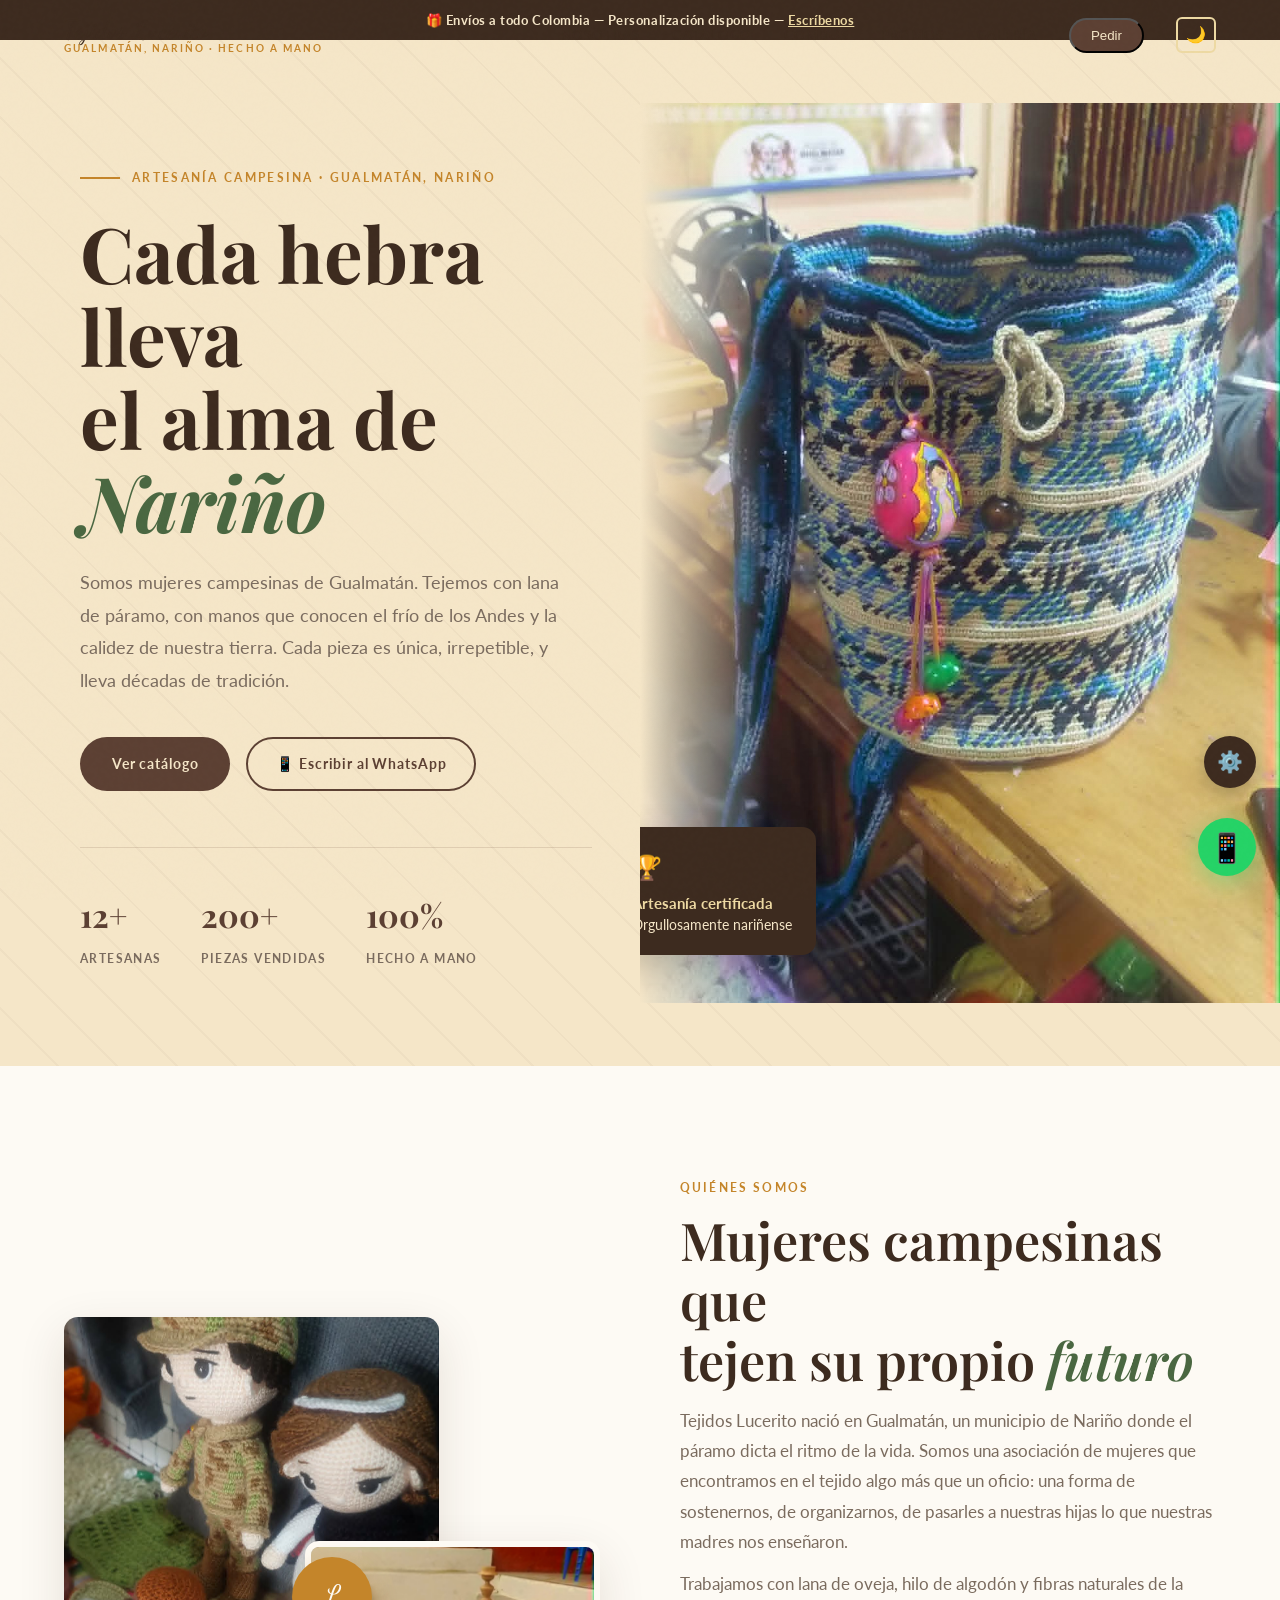
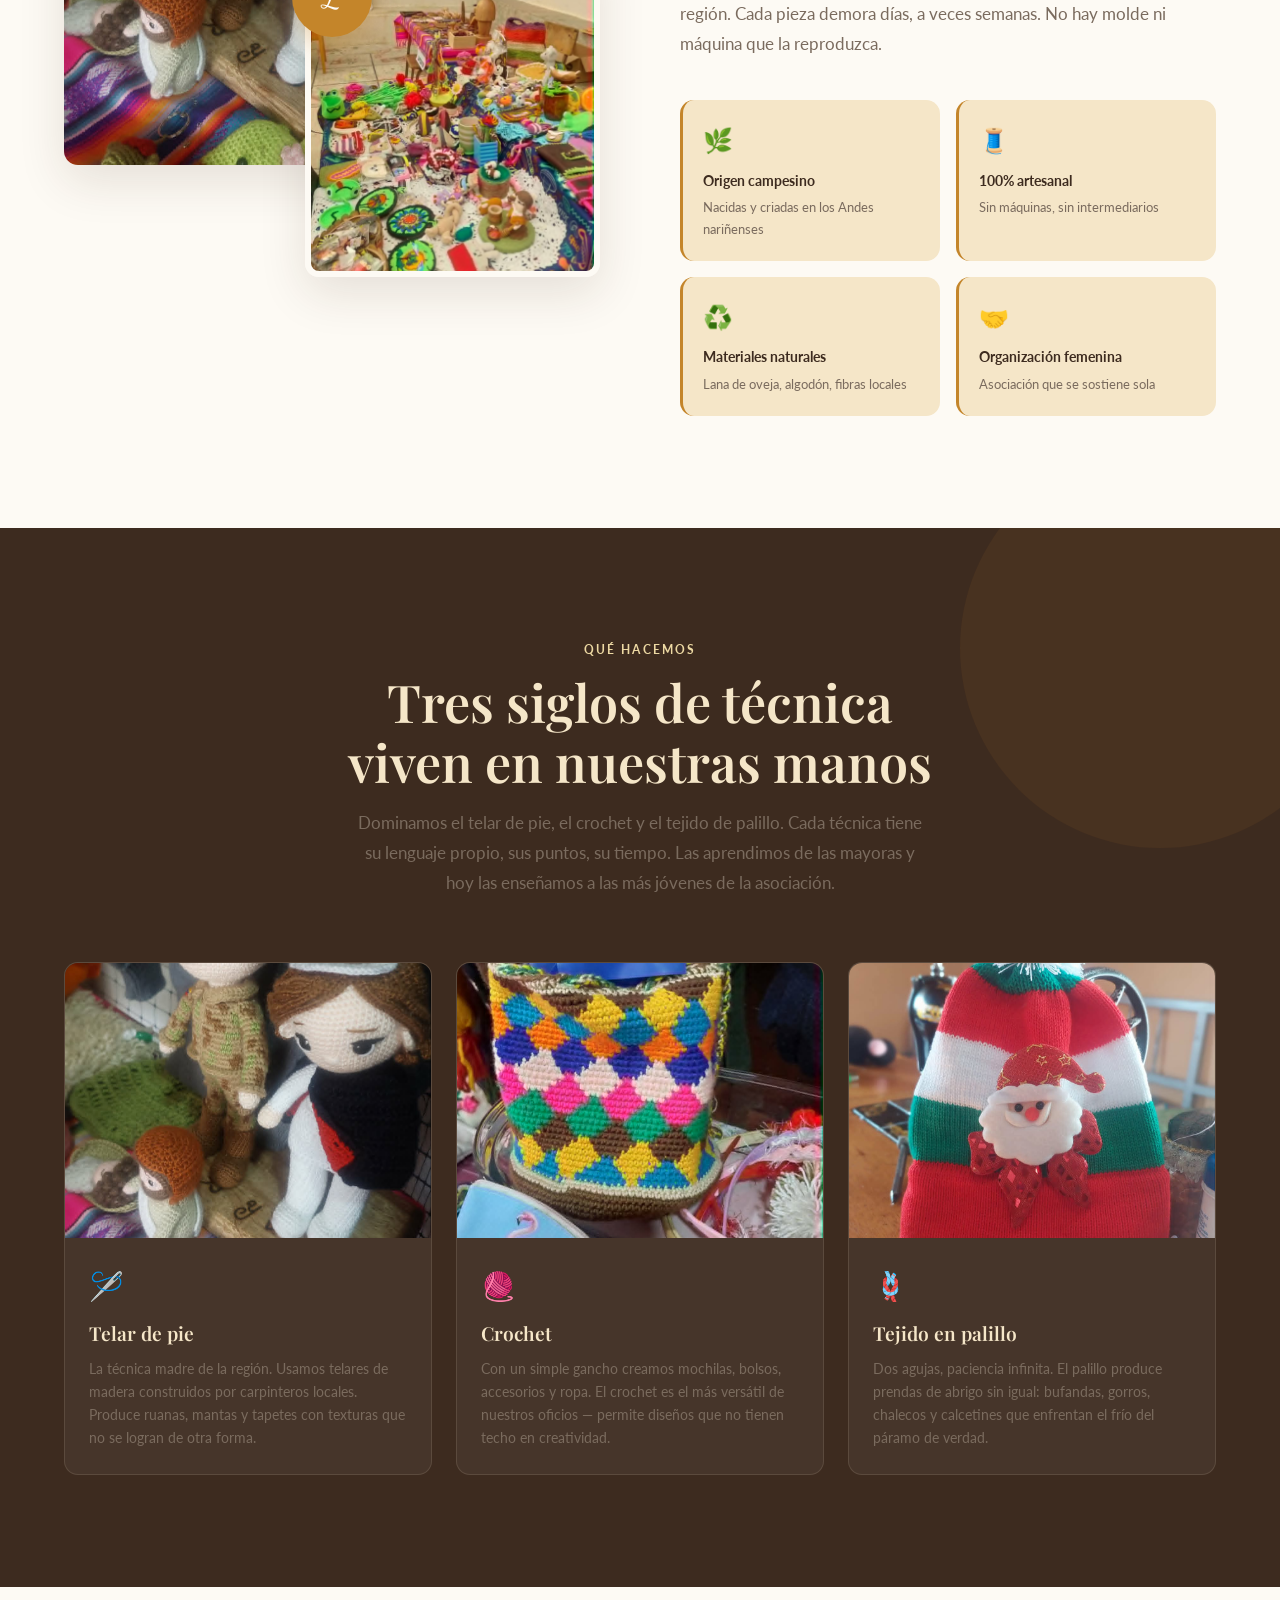
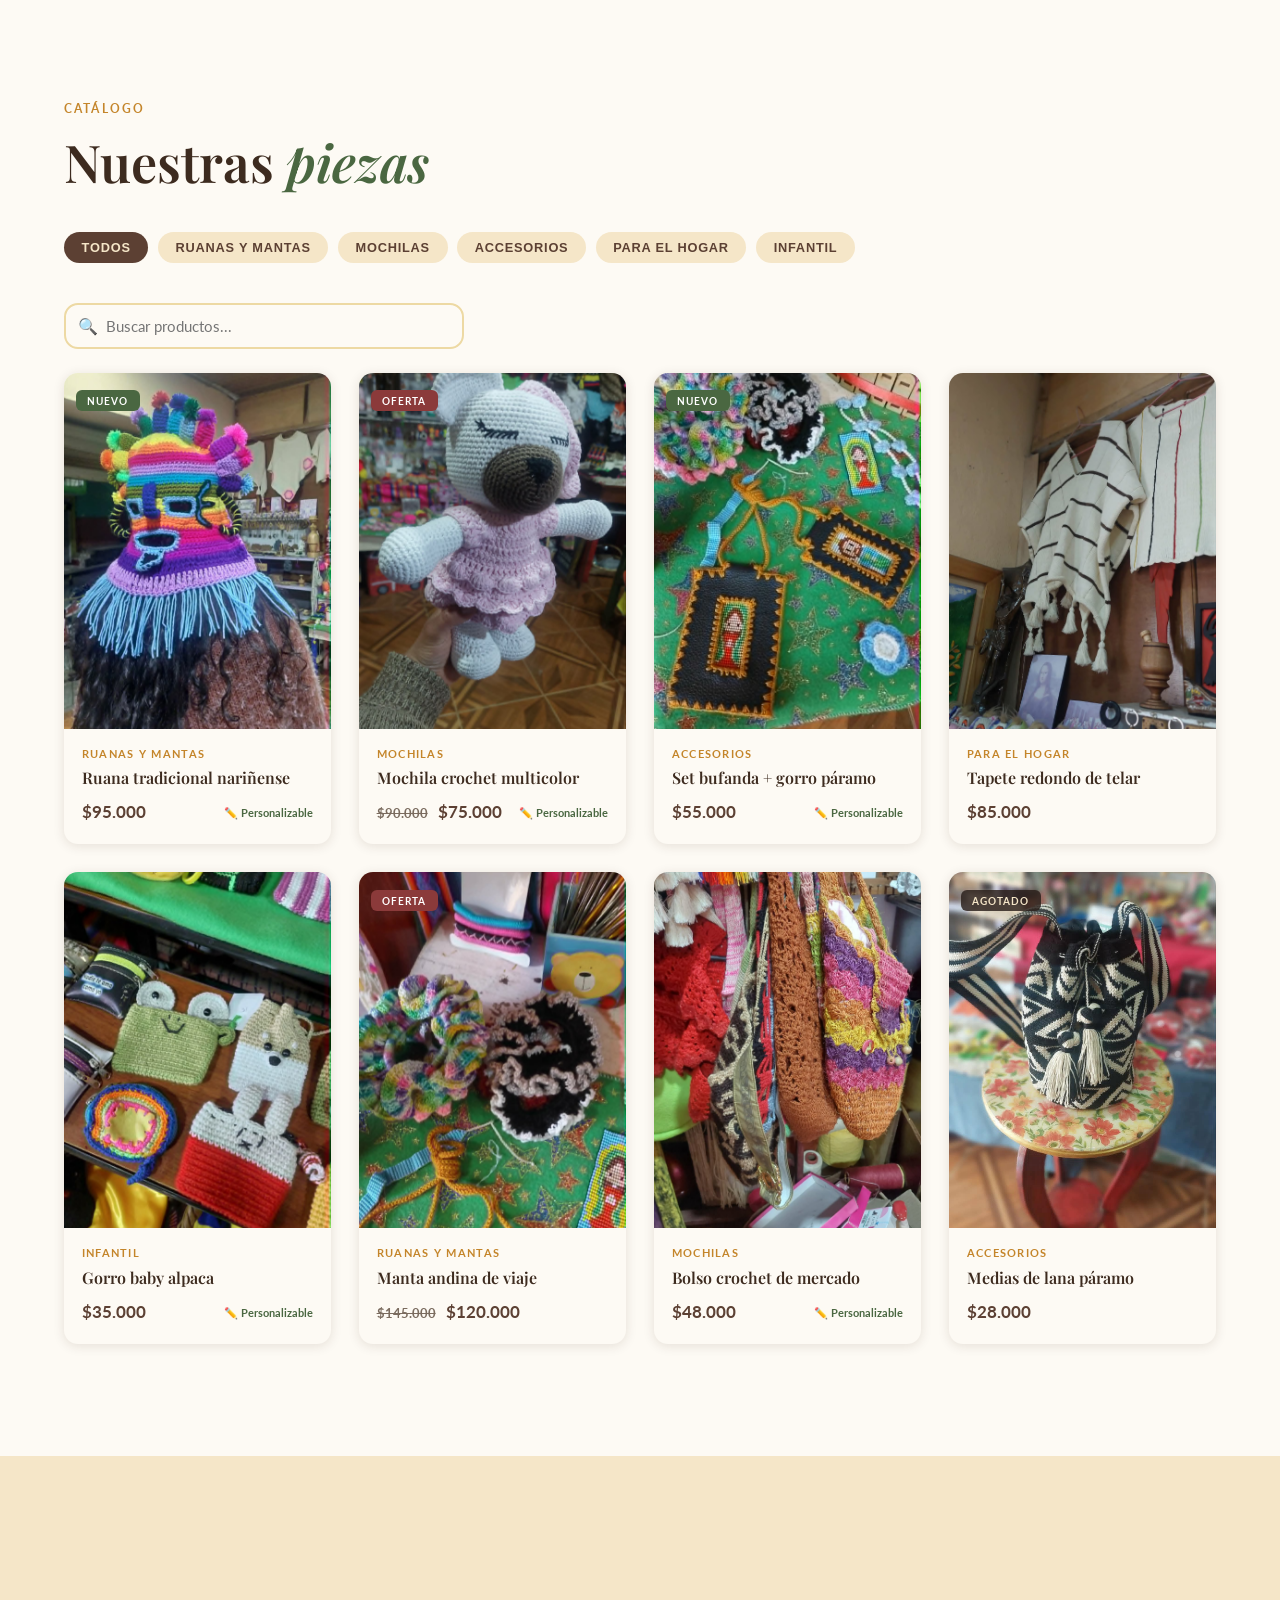
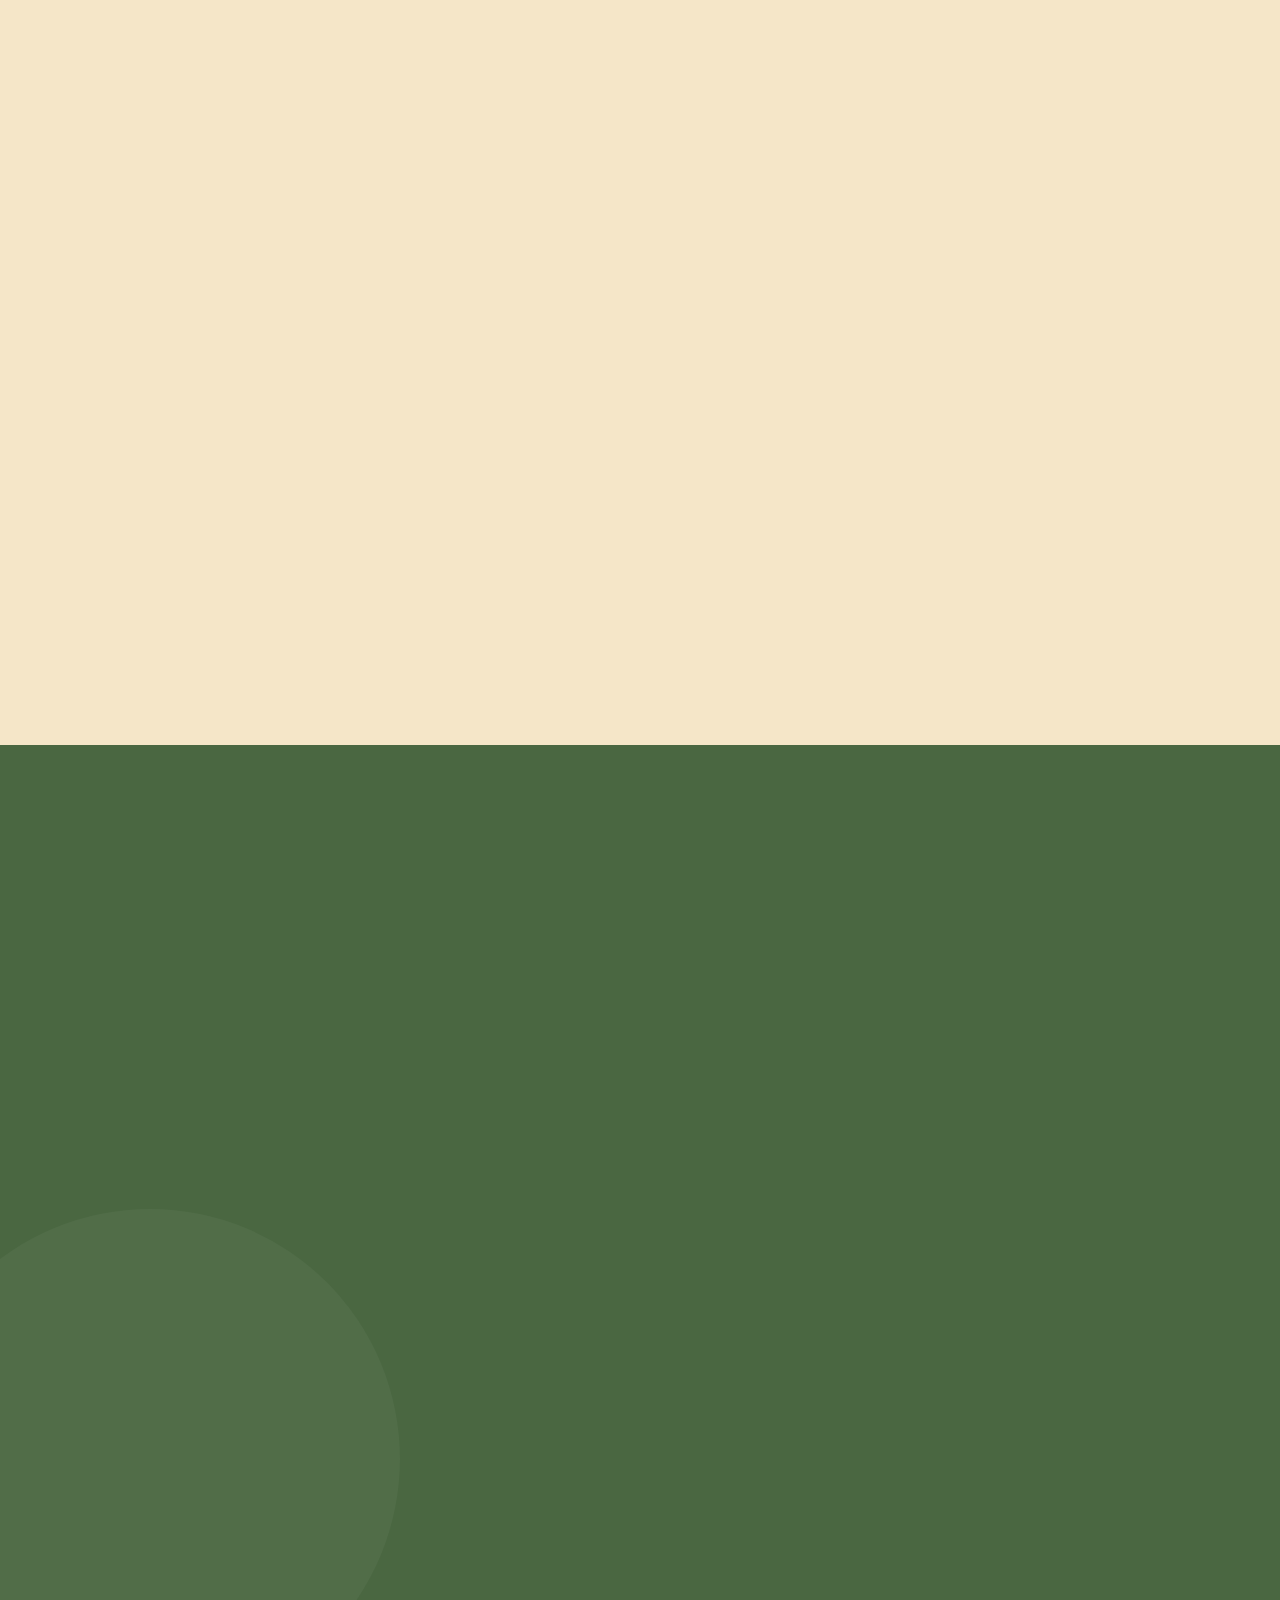
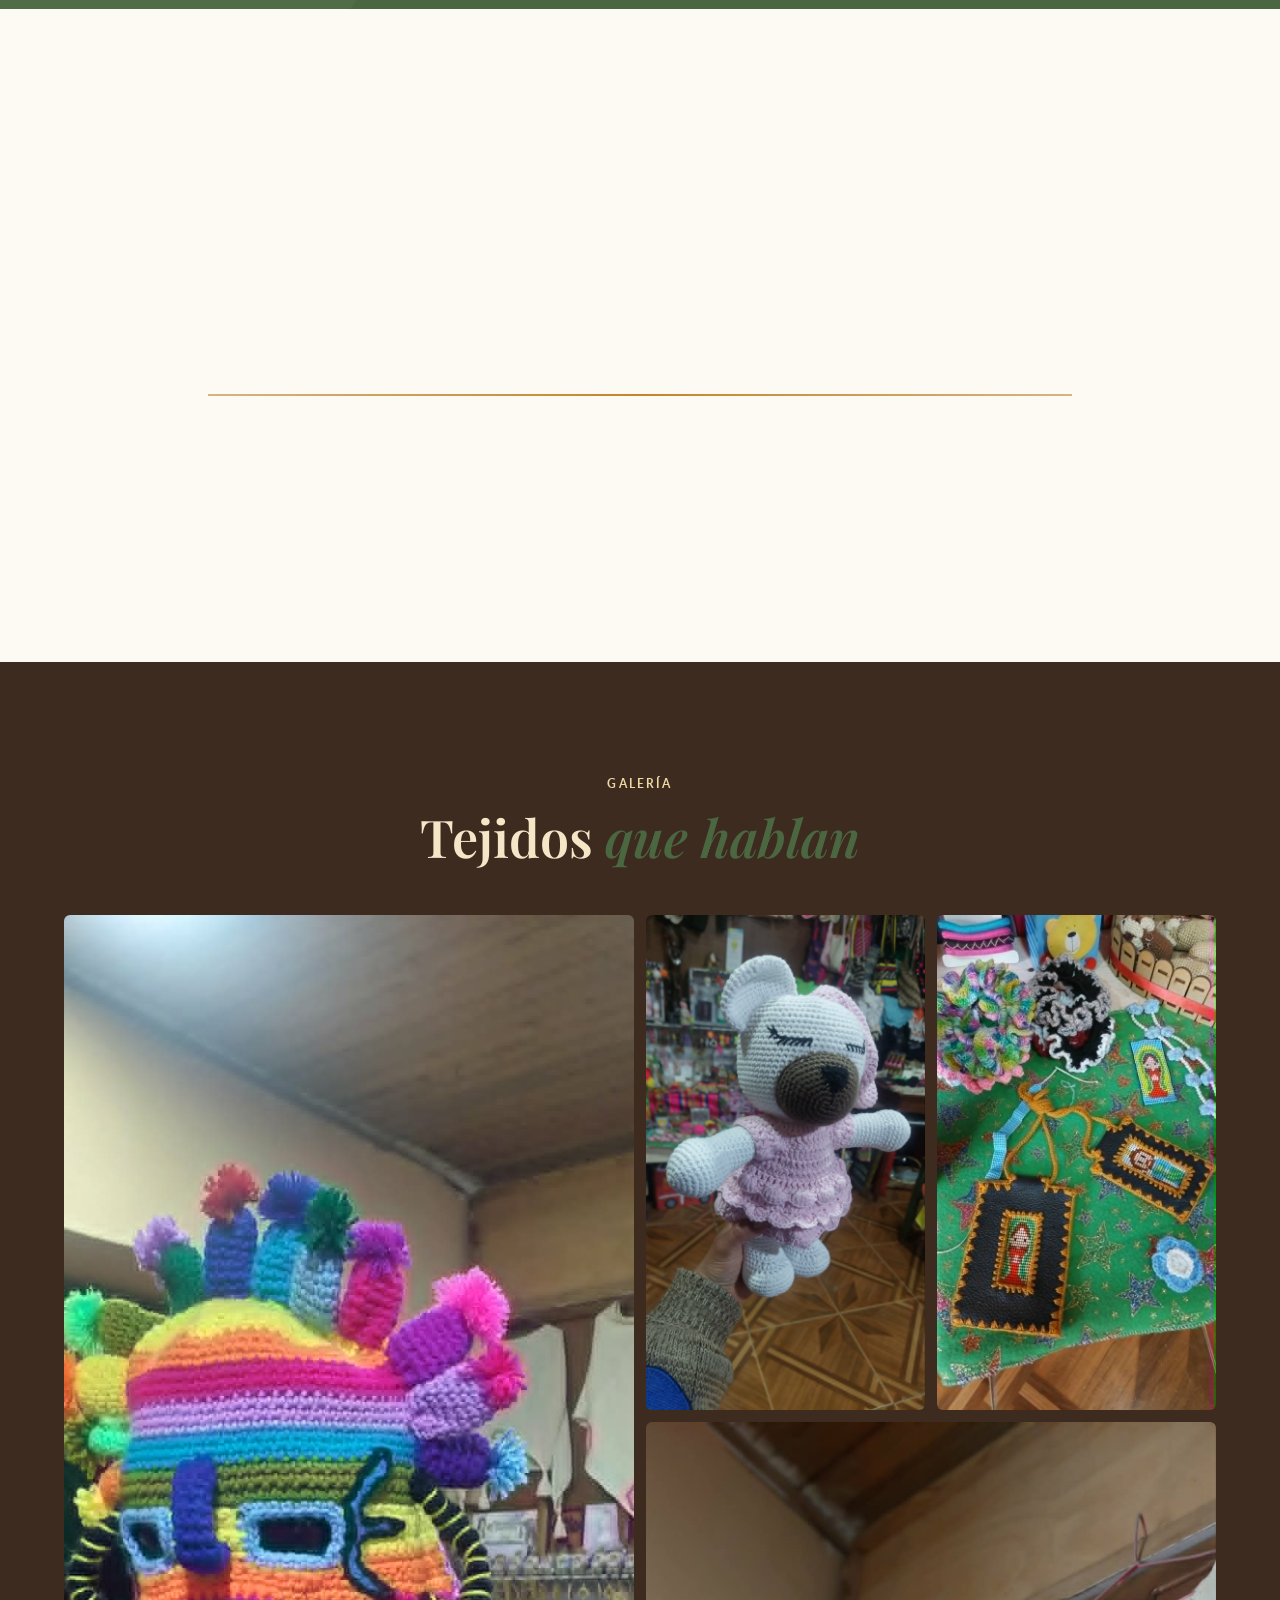
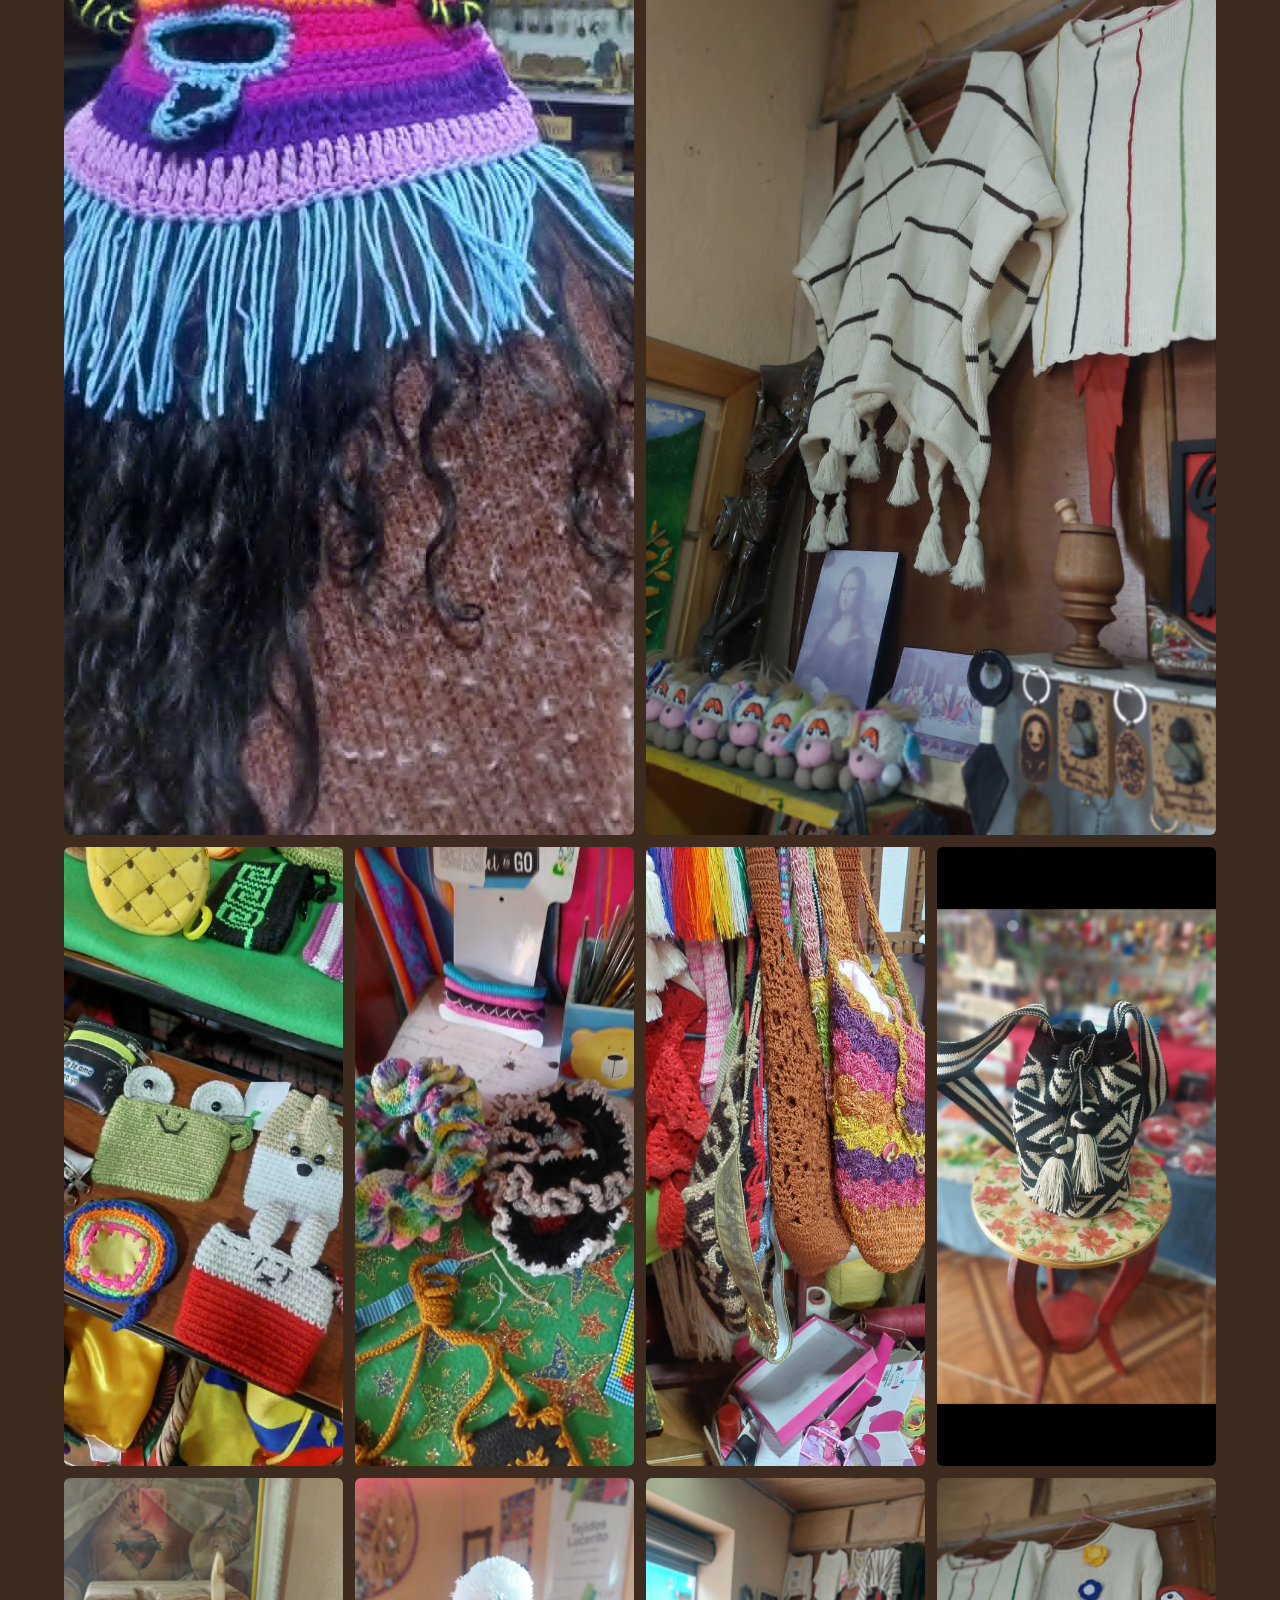
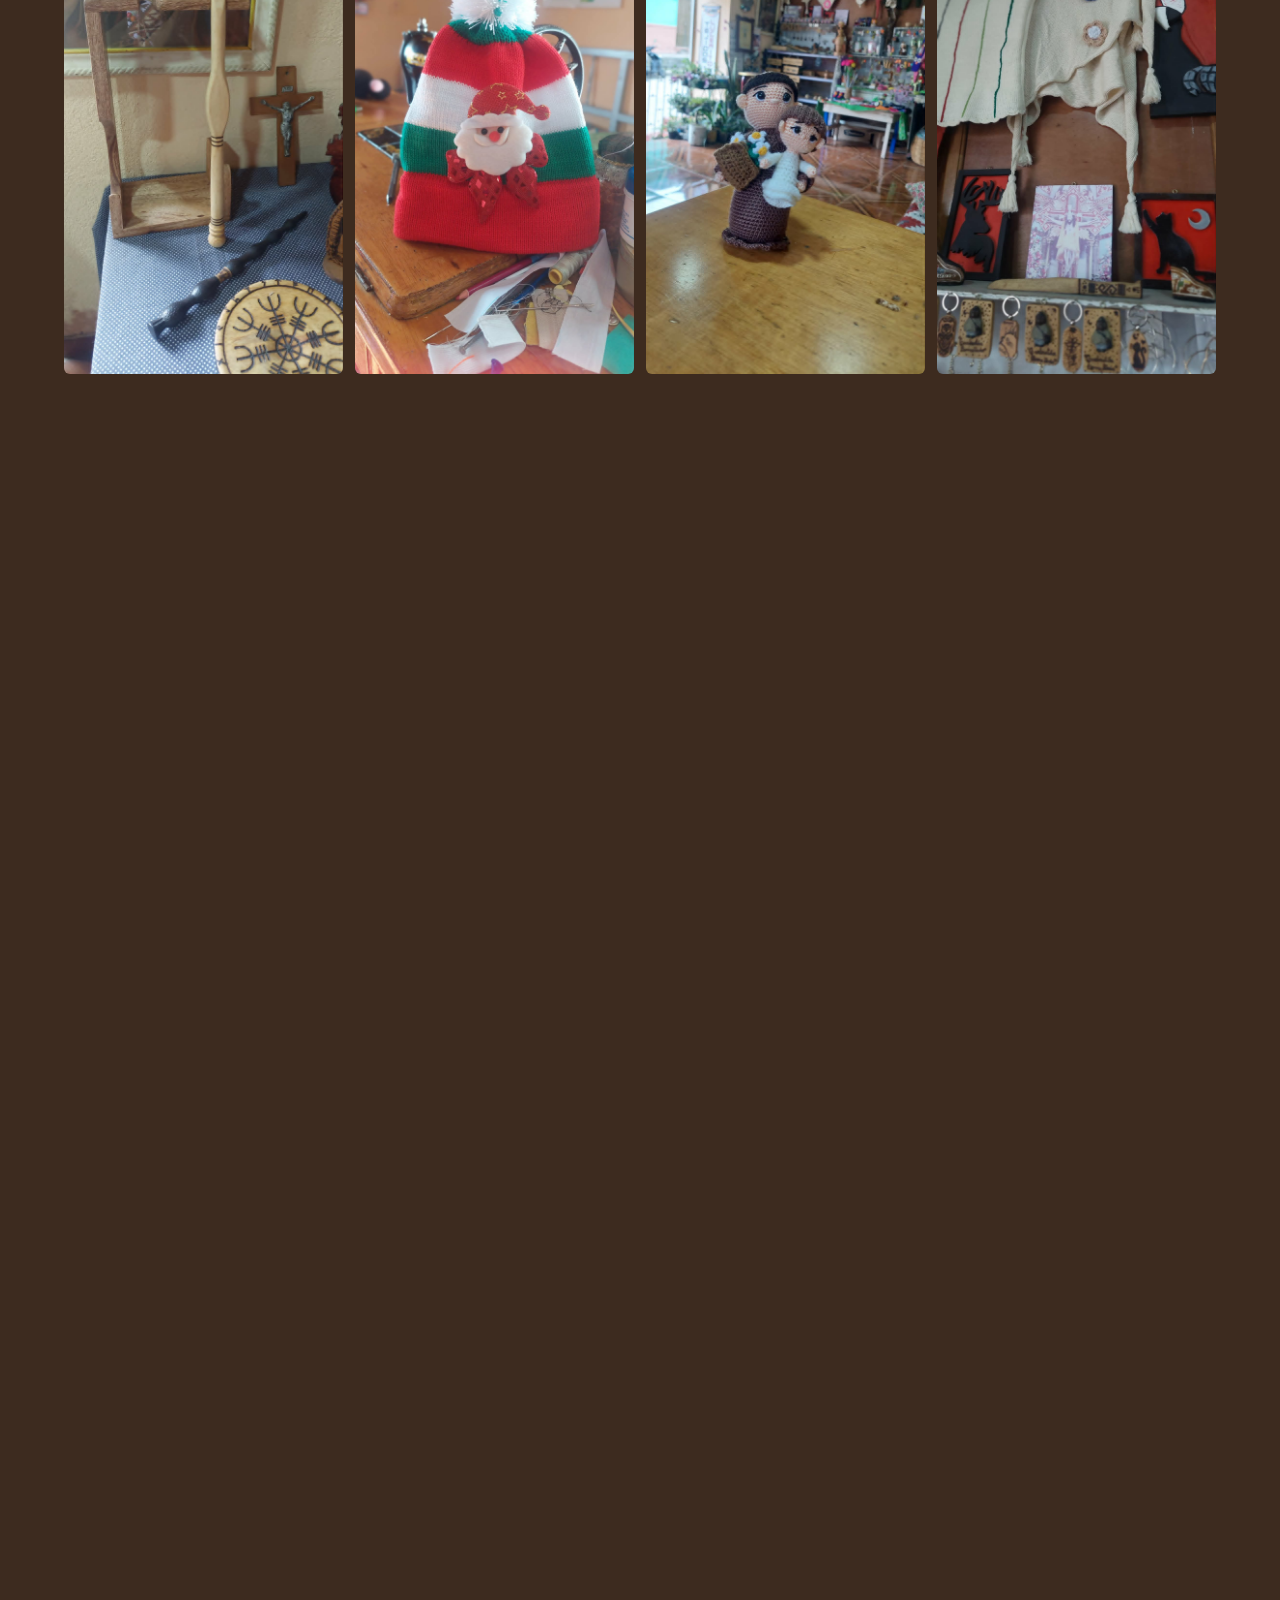
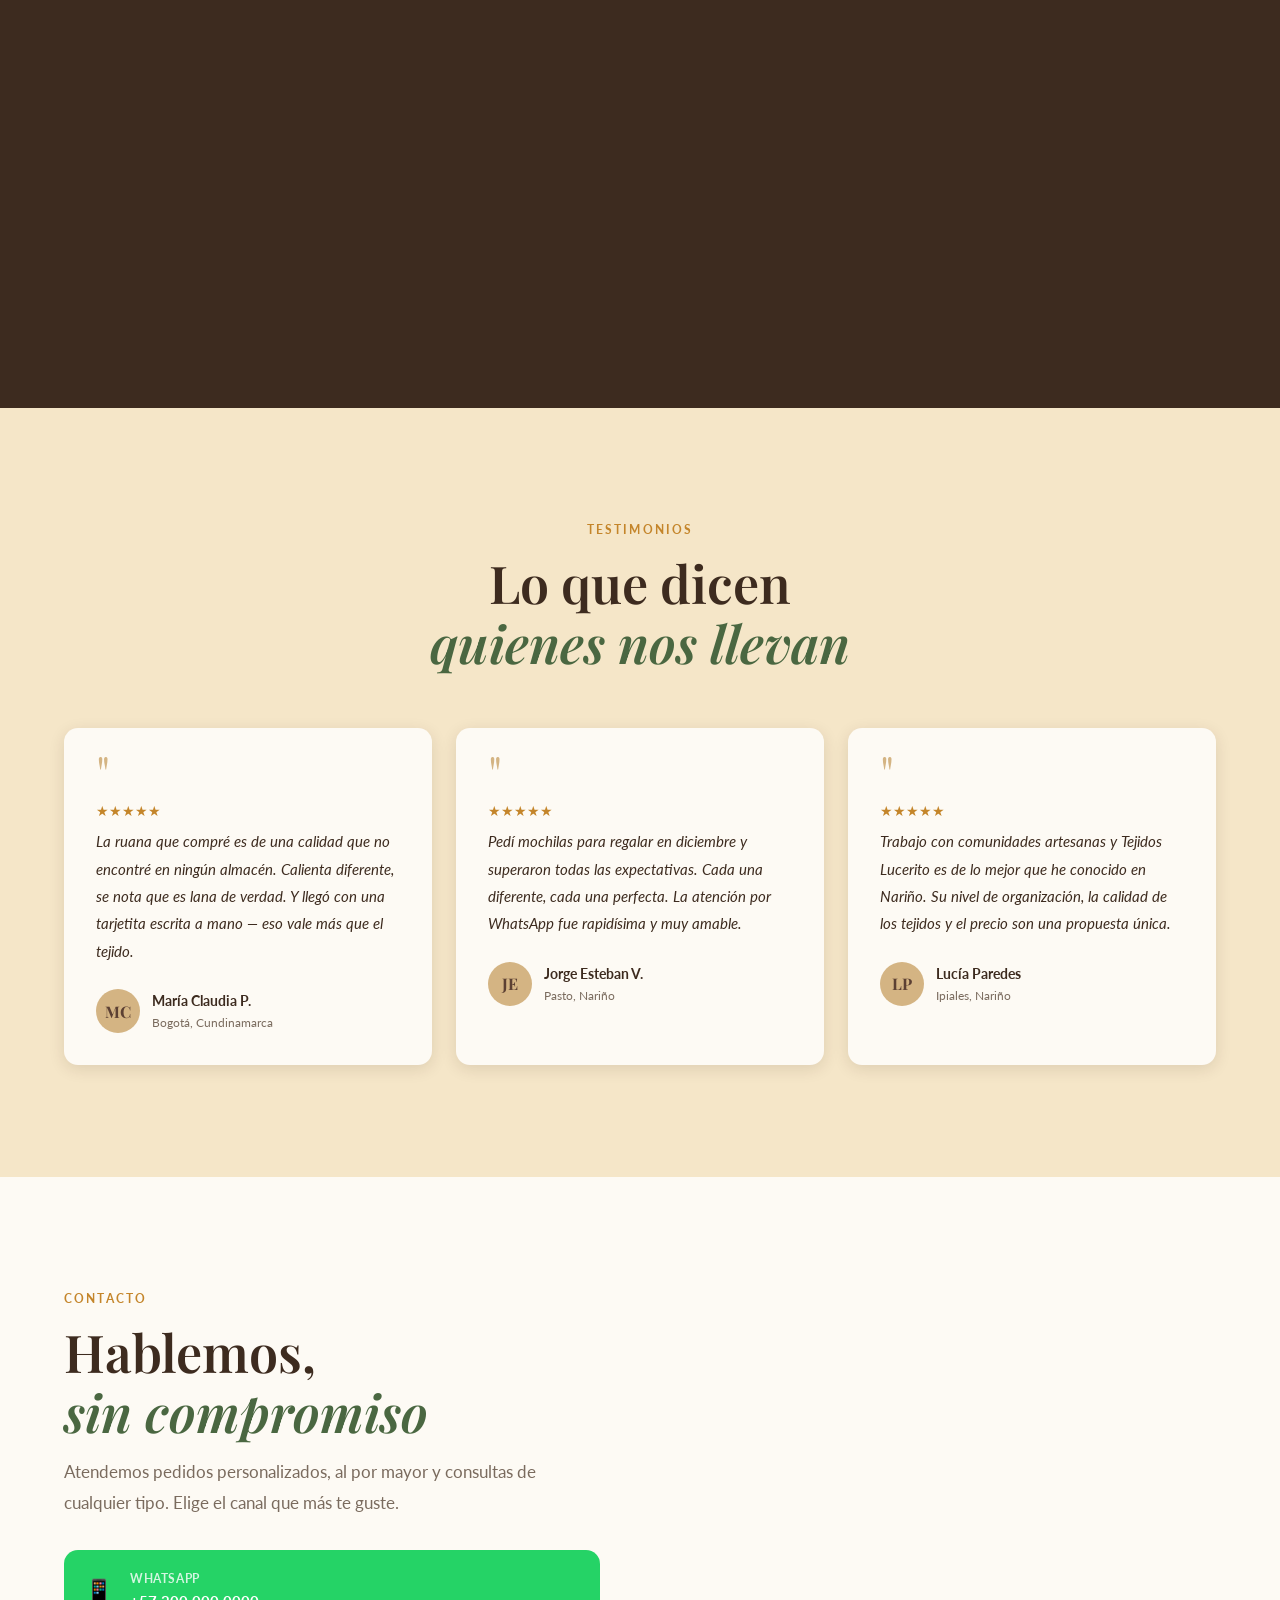
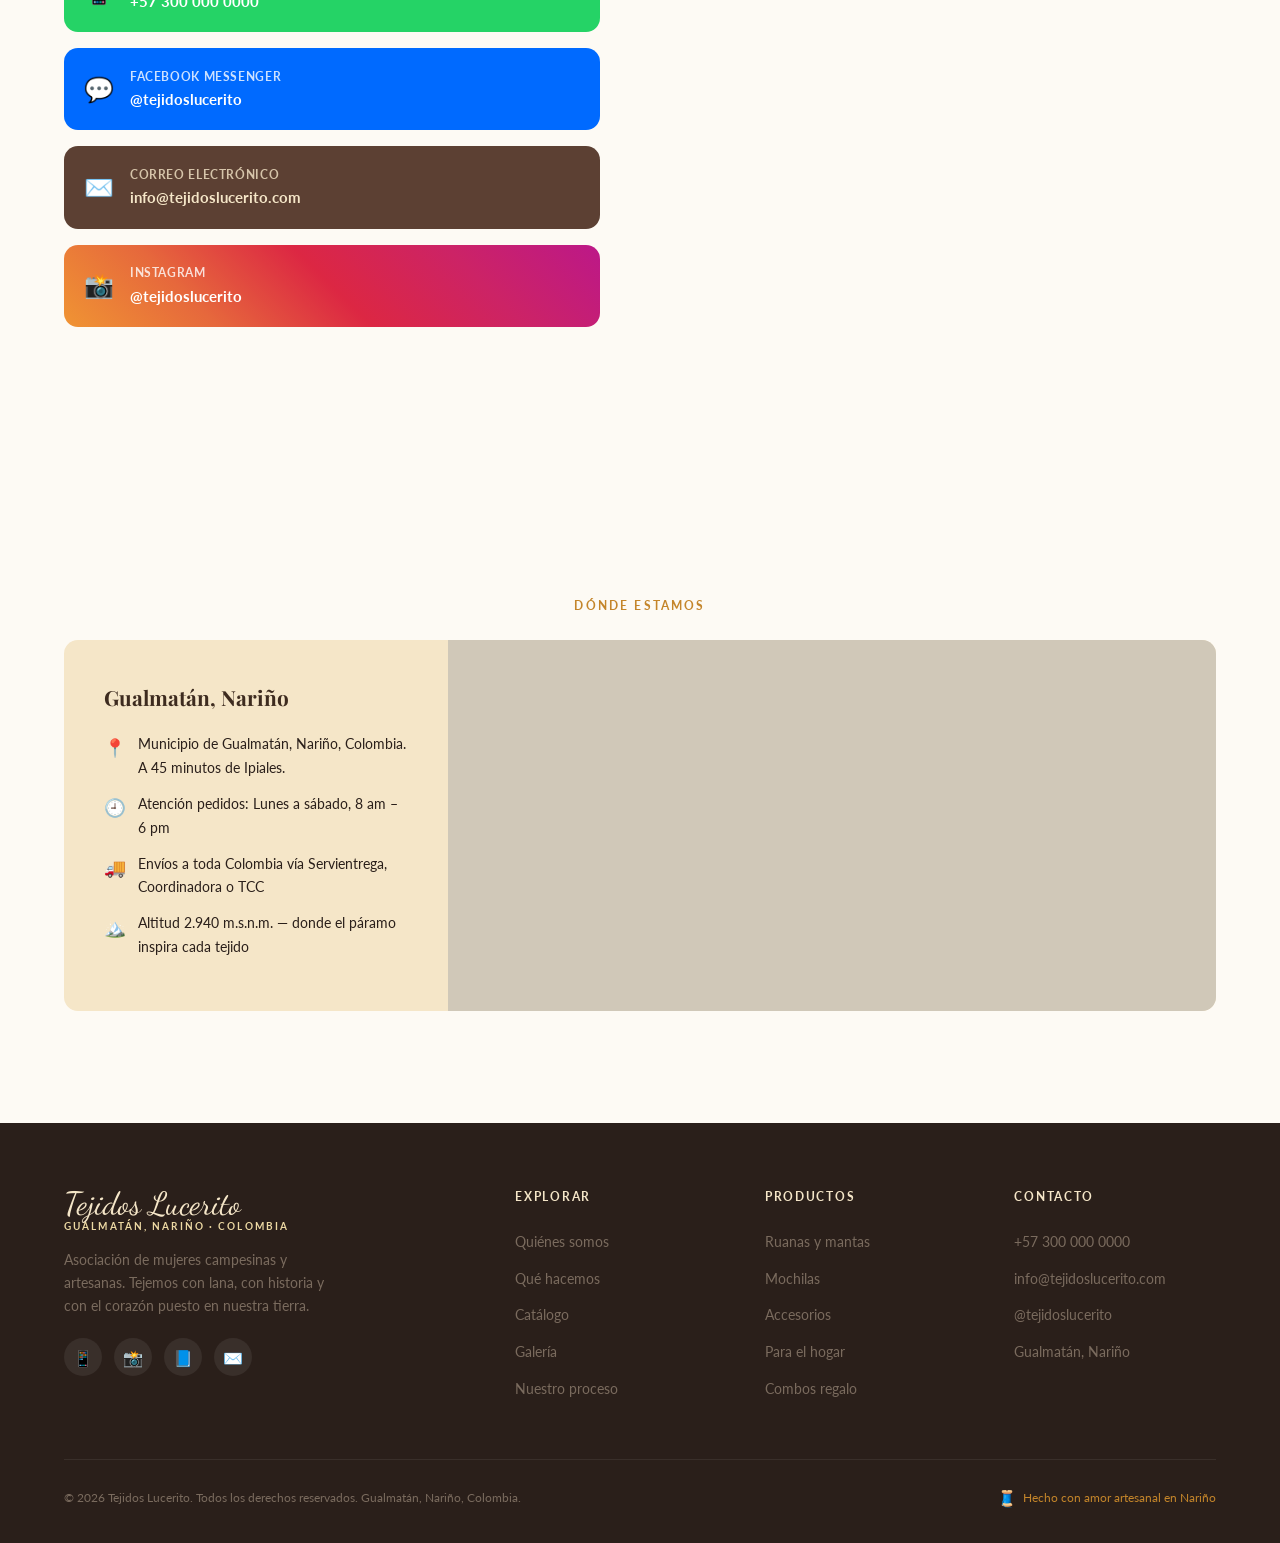
==== commit 96089e8d: "Fix: Correct image paths to use /images folder" ====
--- a/lucerito_portfolio.html
+++ b/lucerito_portfolio.html
@@ -9,7 +9,7 @@
 <meta name="robots" content="index, follow">
 <meta property="og:title" content="Tejidos Lucerito – Artesanía de Corazón, Gualmatán Nariño">
 <meta property="og:description" content="Piezas únicas tejidas a mano por mujeres campesinas de Gualmatán. Ruanas, mochilas, mantas, bufandas y más.">
-<meta property="og:image" content="assets/images/og-image.jpg">
+<meta property="og:image" content="images/h0duS-PT.jpeg">
 <meta property="og:type" content="website">
 <meta property="og:locale" content="es_CO">
 <meta name="twitter:card" content="summary_large_image">
@@ -44,7 +44,7 @@
     {
       "@type": "LocalBusiness",
       "name": "Tejidos Lucerito",
-      "image": "assets/images/og-image.jpg",
+      "image": "images/h0duS-PT.jpeg",
       "priceRange": "$$",
       "address": {
         "@type": "PostalAddress",
@@ -249,7 +249,7 @@
     <div class="tecnicas-grid">
       <article class="tecnica-card reveal reveal-delay-1">
         <div class="tecnica-img-wrap">
-          <img src="assets/images/tecnica-telar.jpg" alt="Telar de pie artesanal nariñense" loading="lazy">
+          <img src="images/jTRVo9Pf.jpeg" alt="Telar de pie artesanal nariñense" loading="lazy" onerror="imgOnError(this)">
         </div>
         <div class="tecnica-body">
           <div class="tecnica-icon">🪡</div>
@@ -259,7 +259,7 @@
       </article>
       <article class="tecnica-card reveal reveal-delay-2">
         <div class="tecnica-img-wrap">
-          <img src="assets/images/tecnica-crochet.jpg" alt="Crochet artesanal a mano" loading="lazy">
+          <img src="images/otubdlel.jpeg" alt="Crochet artesanal a mano" loading="lazy" onerror="imgOnError(this)">
         </div>
         <div class="tecnica-body">
           <div class="tecnica-icon">🧶</div>
@@ -269,7 +269,7 @@
       </article>
       <article class="tecnica-card reveal reveal-delay-3">
         <div class="tecnica-img-wrap">
-          <img src="assets/images/tecnica-palillo.jpg" alt="Tejido en palillo dos agujas" loading="lazy">
+          <img src="images/msWJyv8j.jpeg" alt="Tejido en palillo dos agujas" loading="lazy" onerror="imgOnError(this)">
         </div>
         <div class="tecnica-body">
           <div class="tecnica-icon">🪢</div>
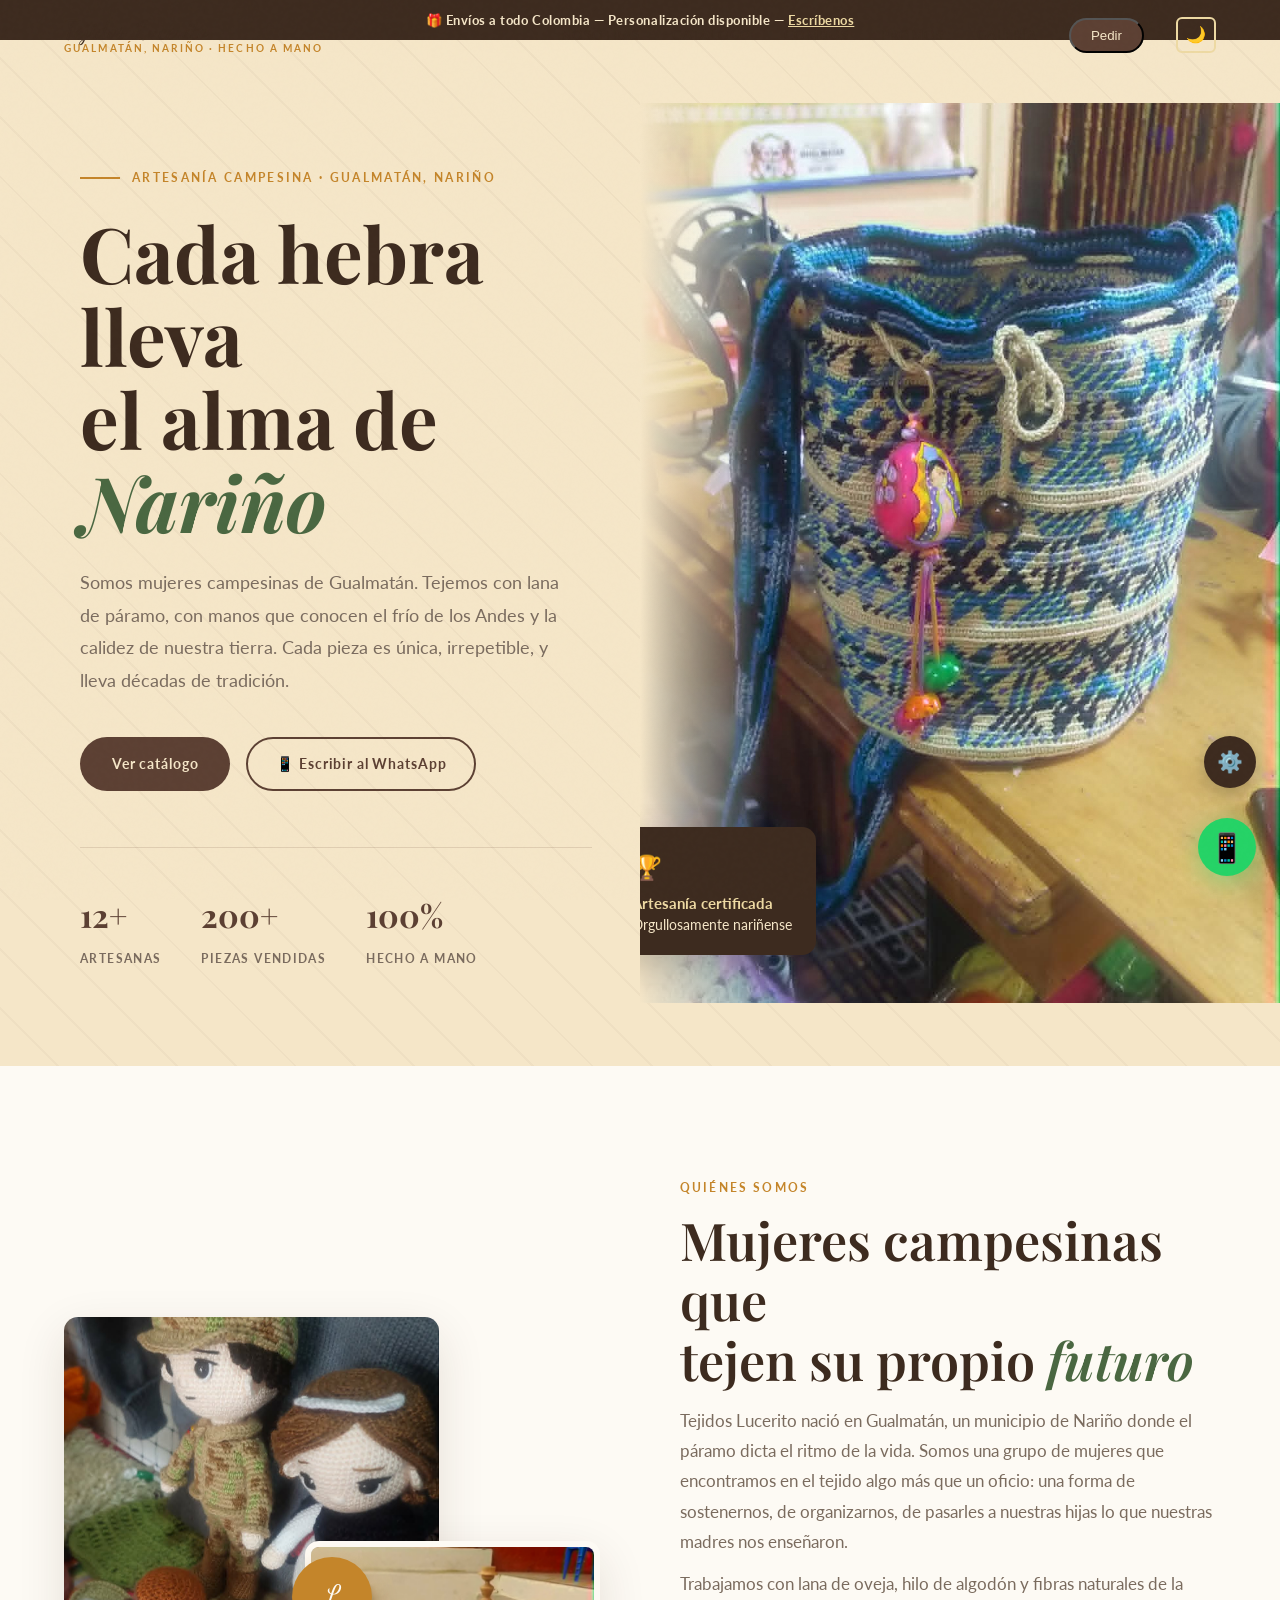
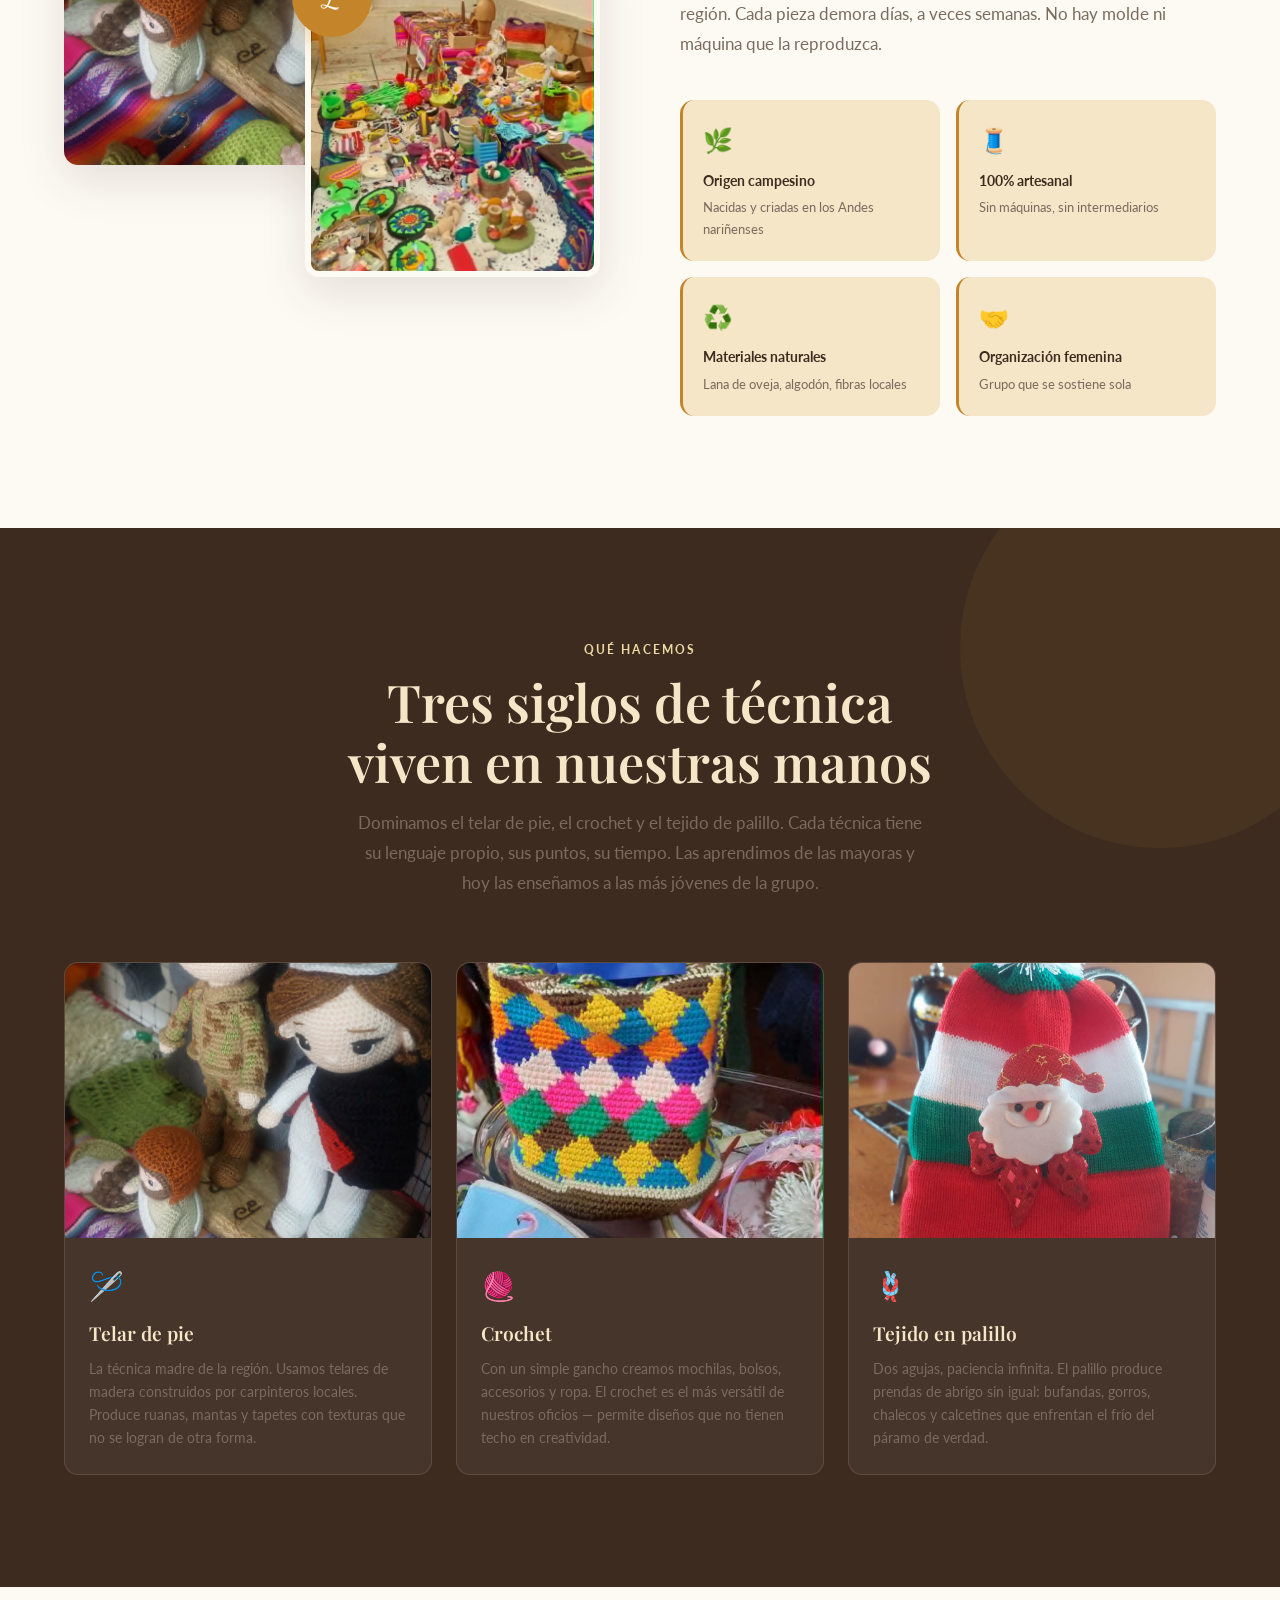
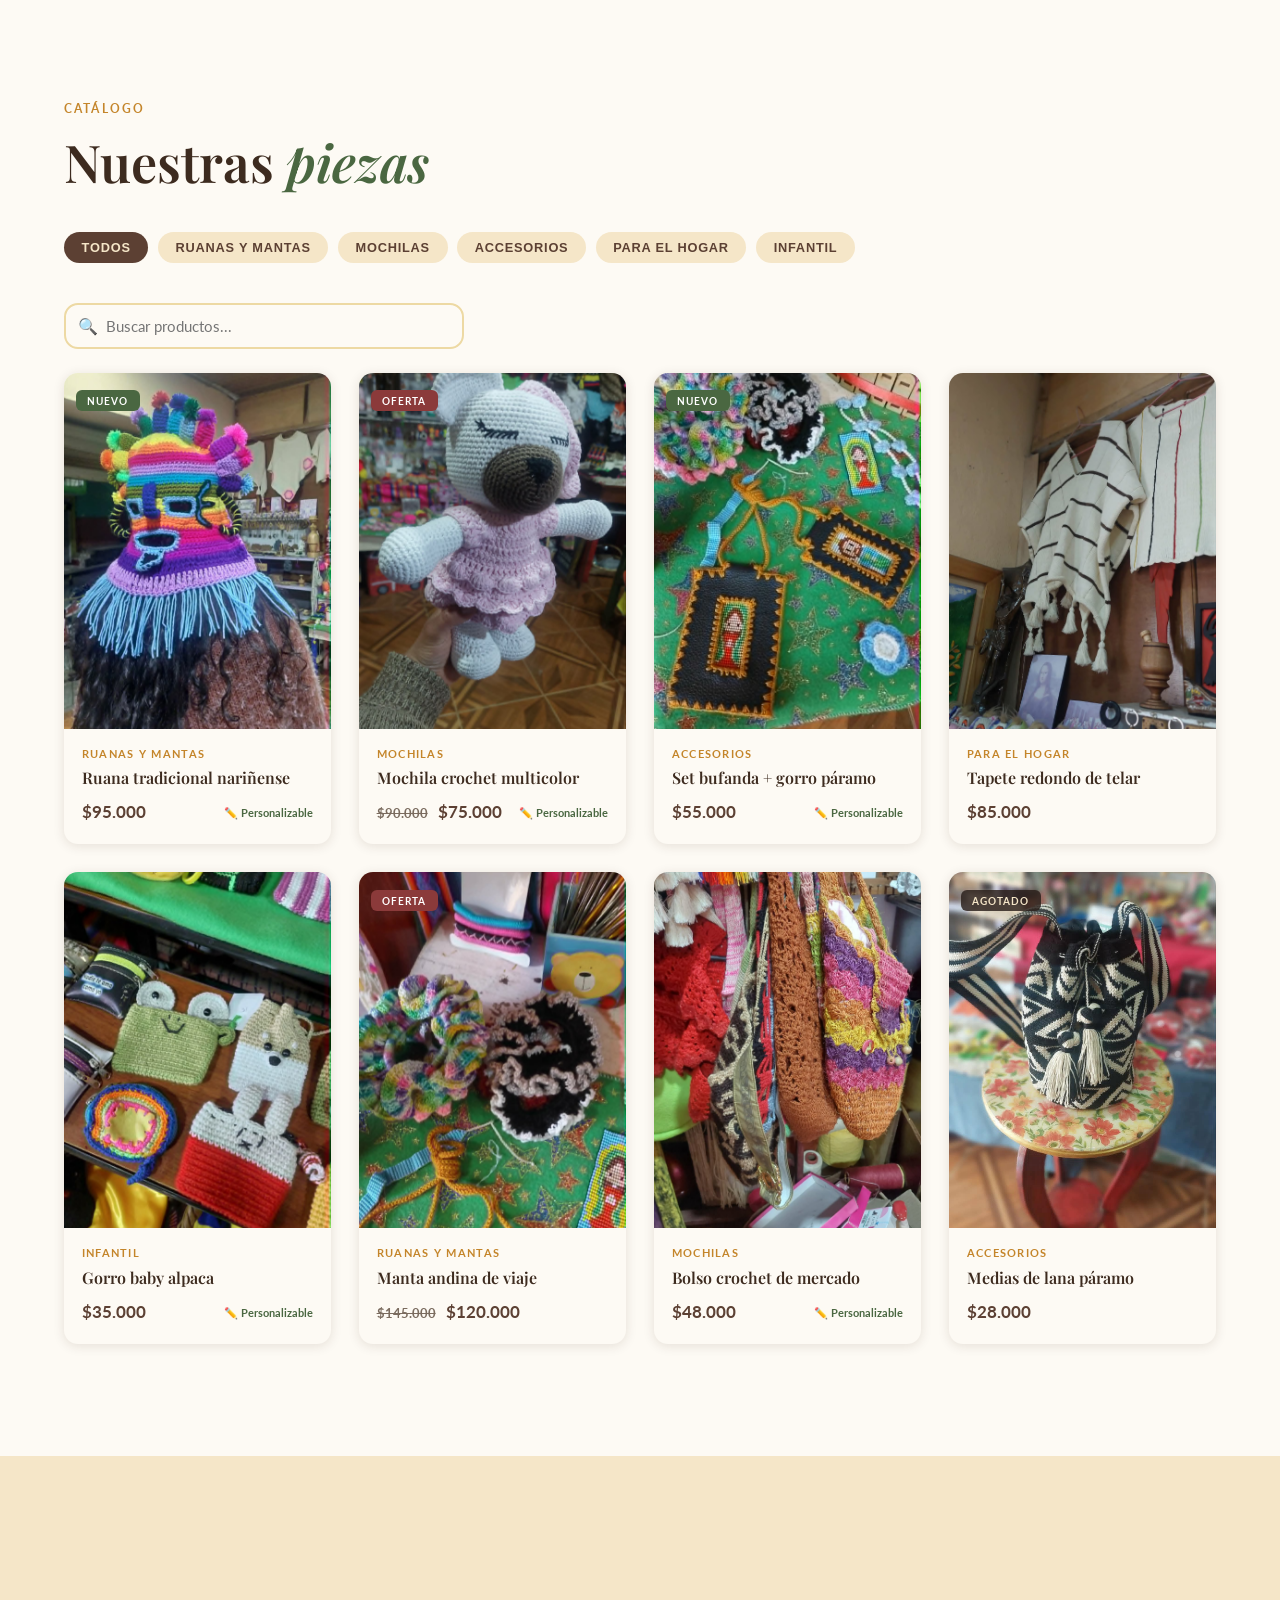
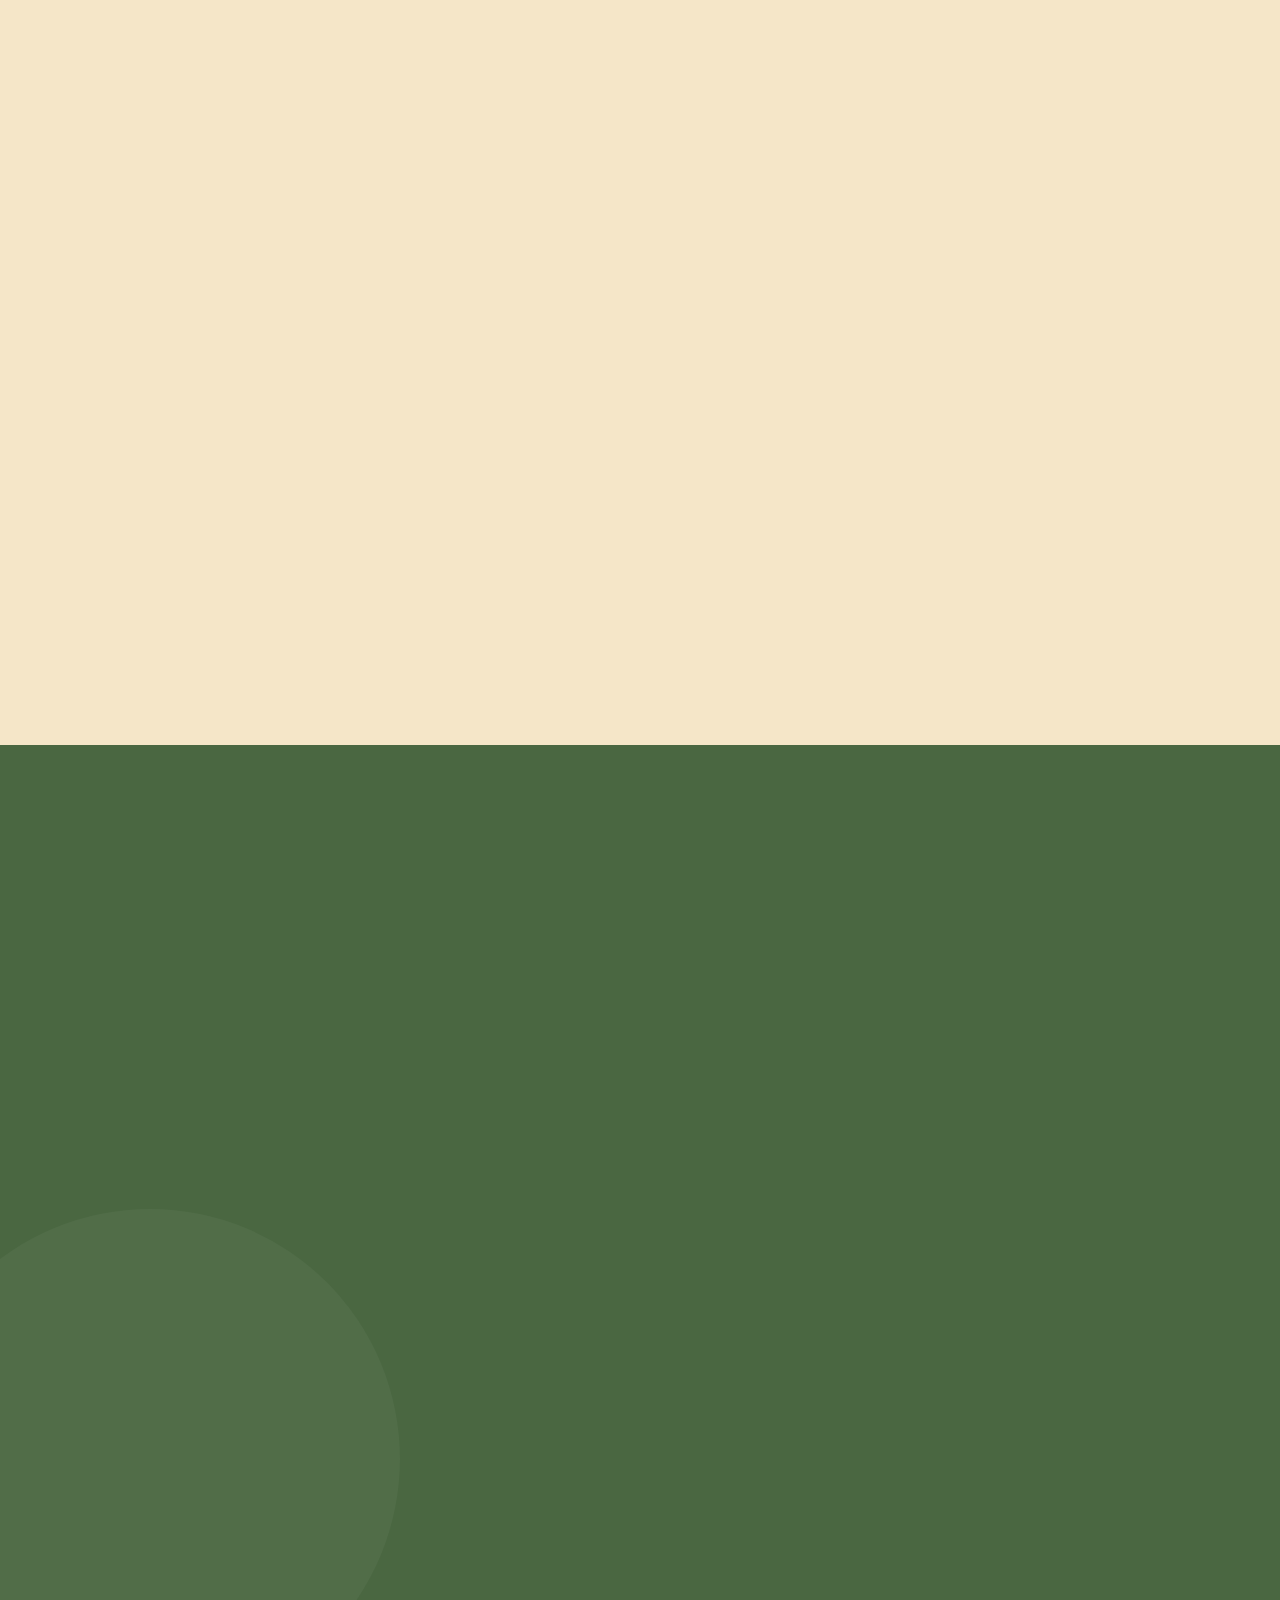
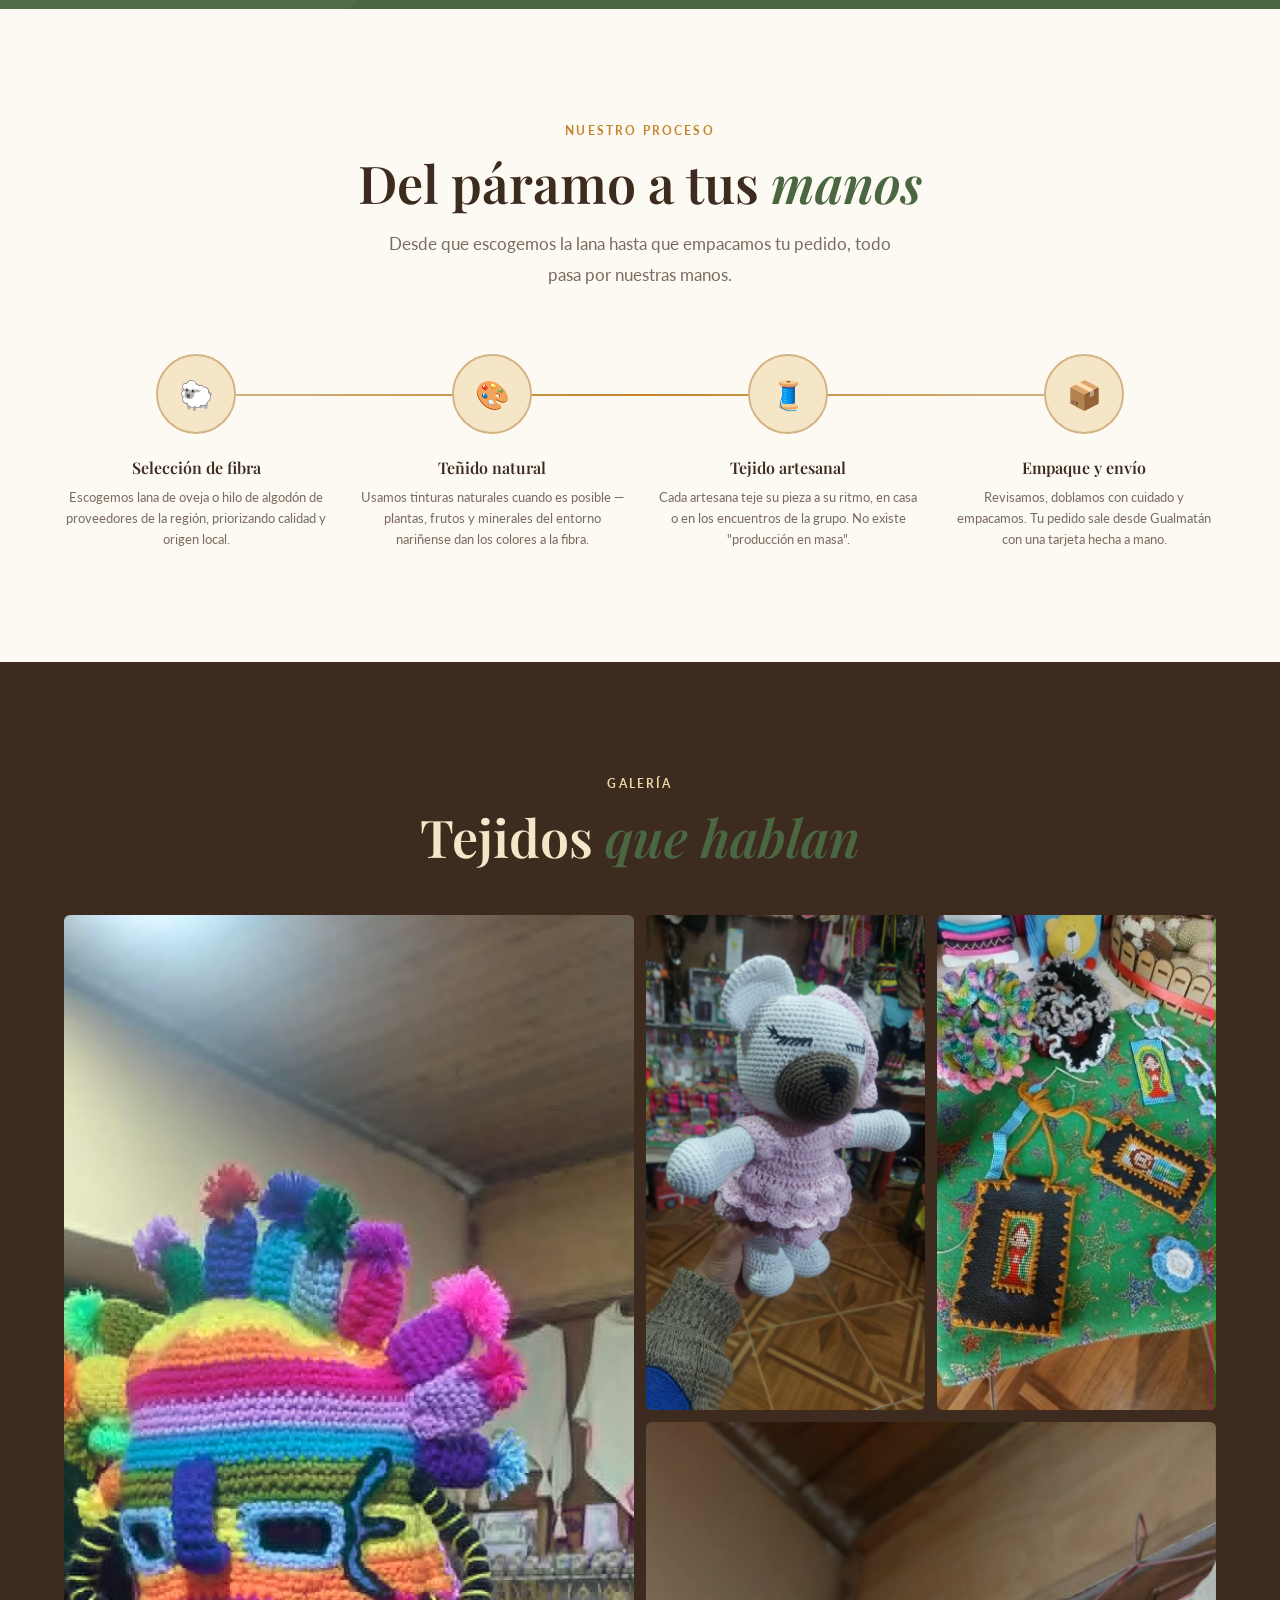
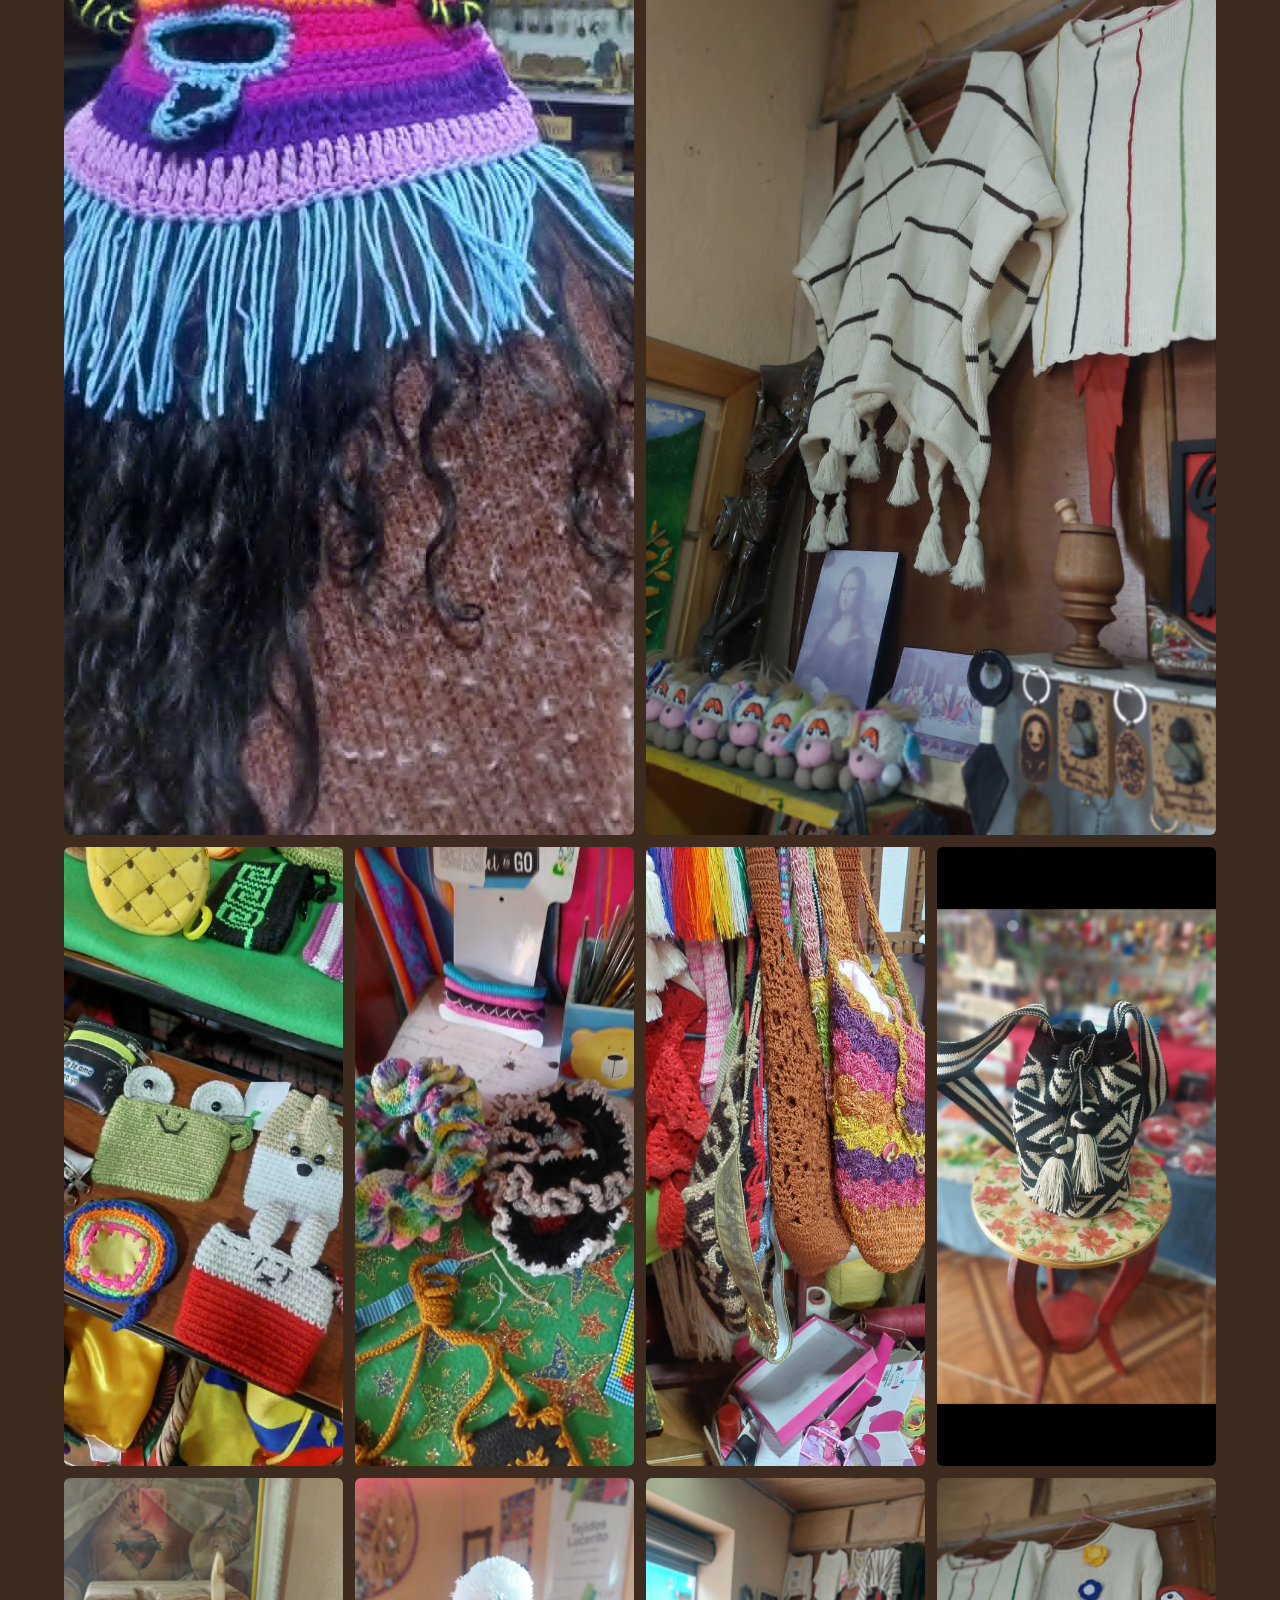
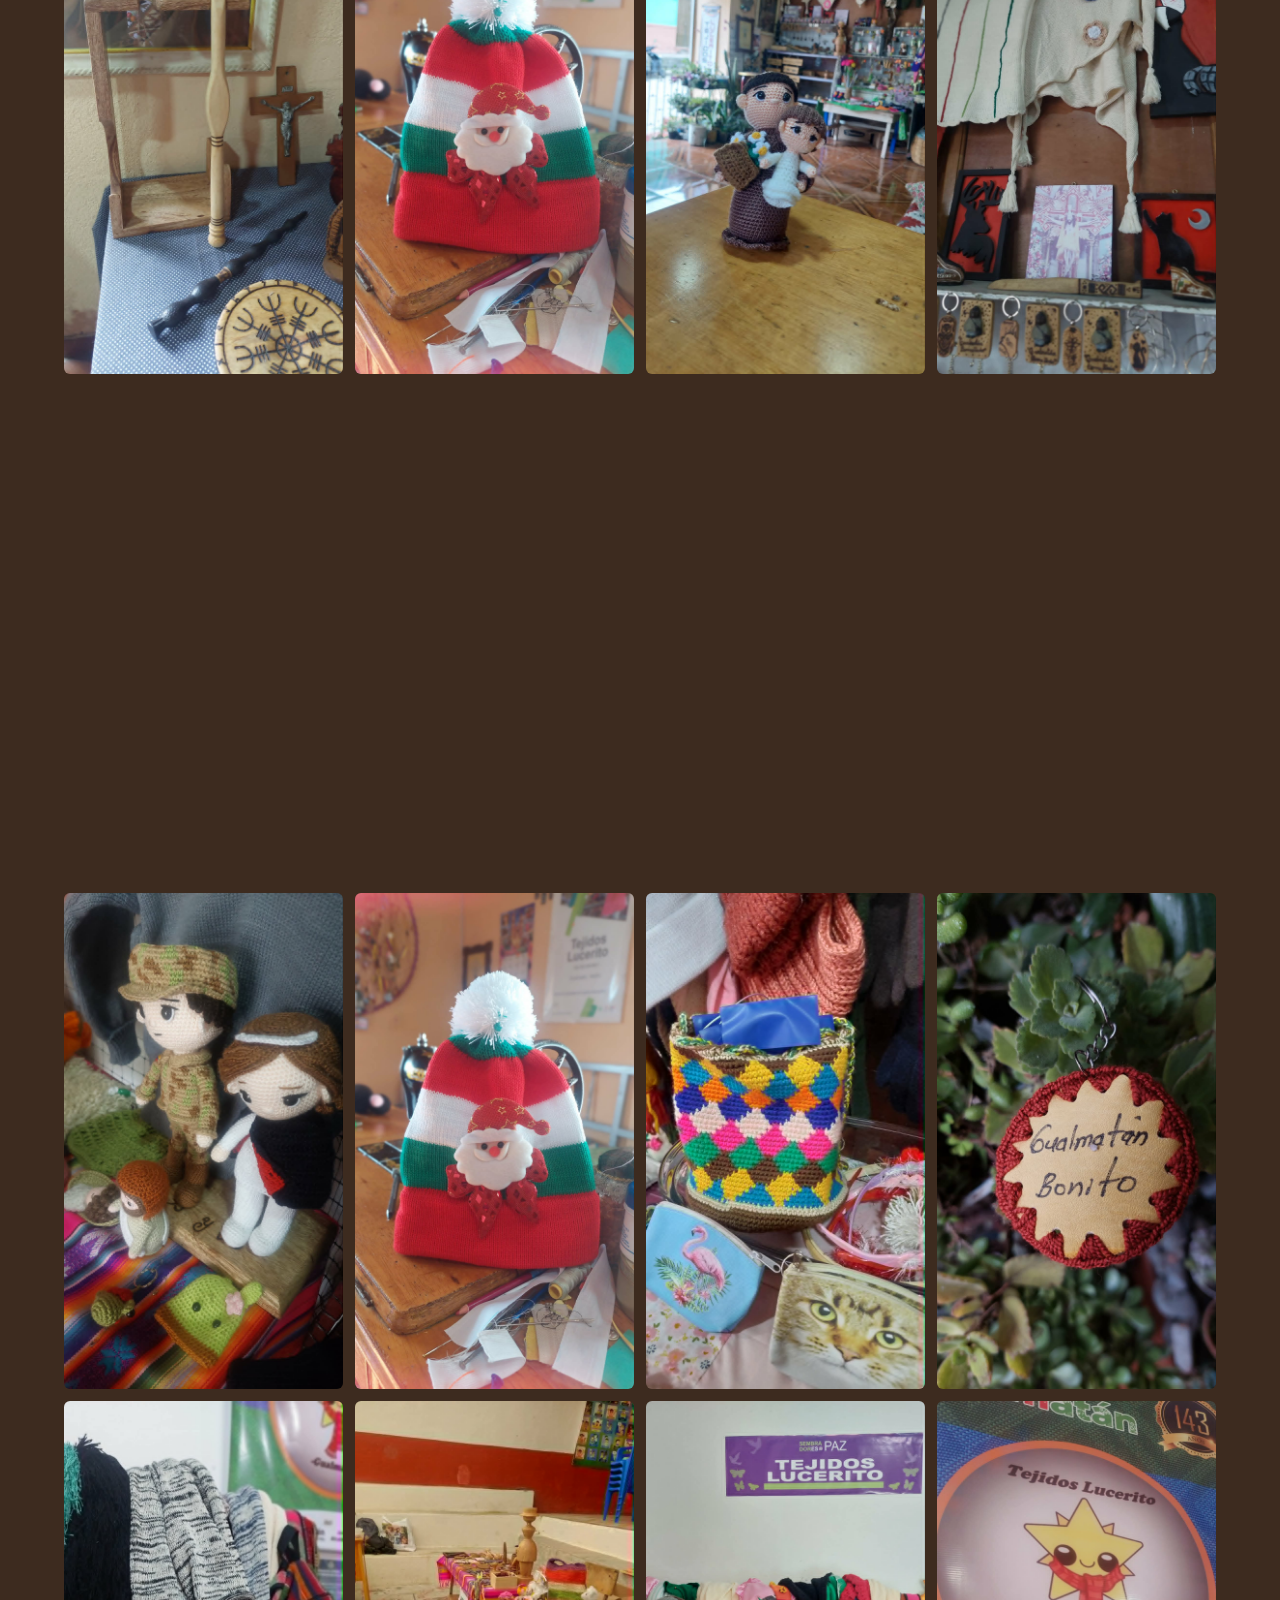
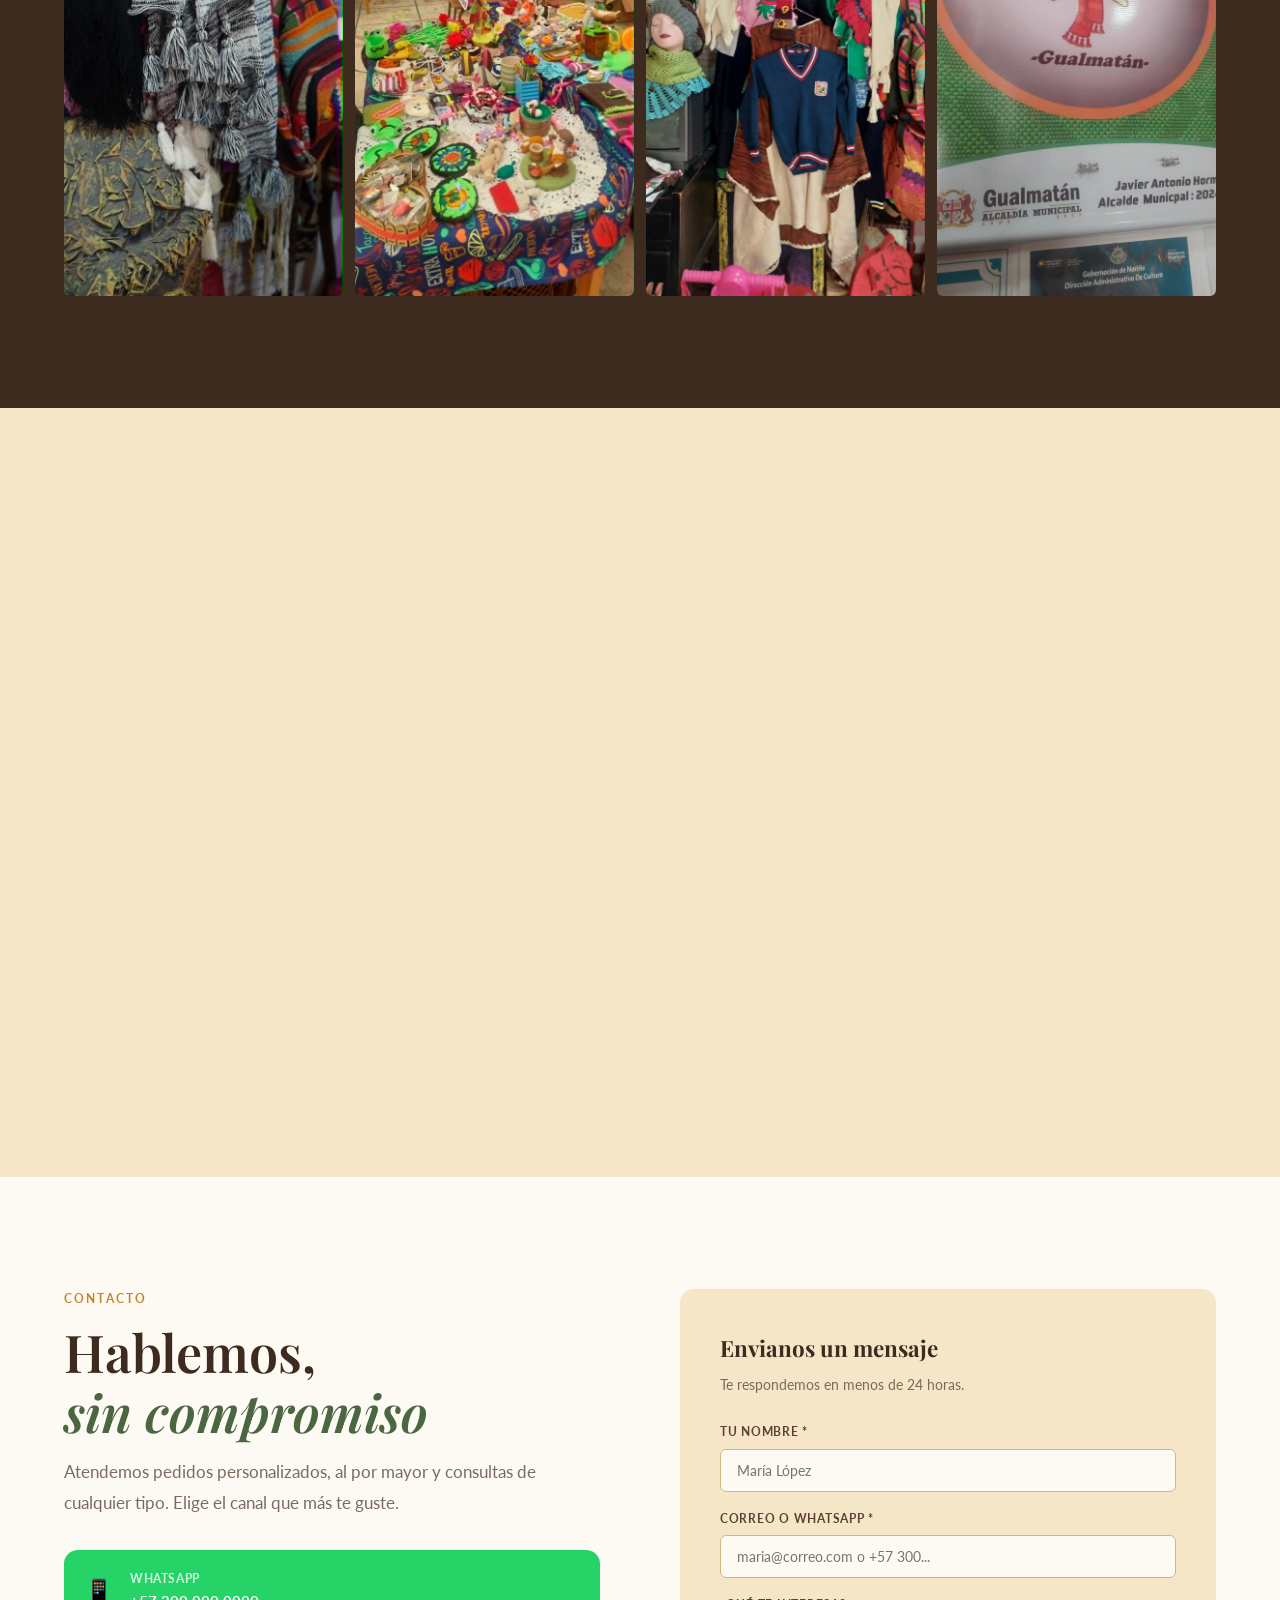
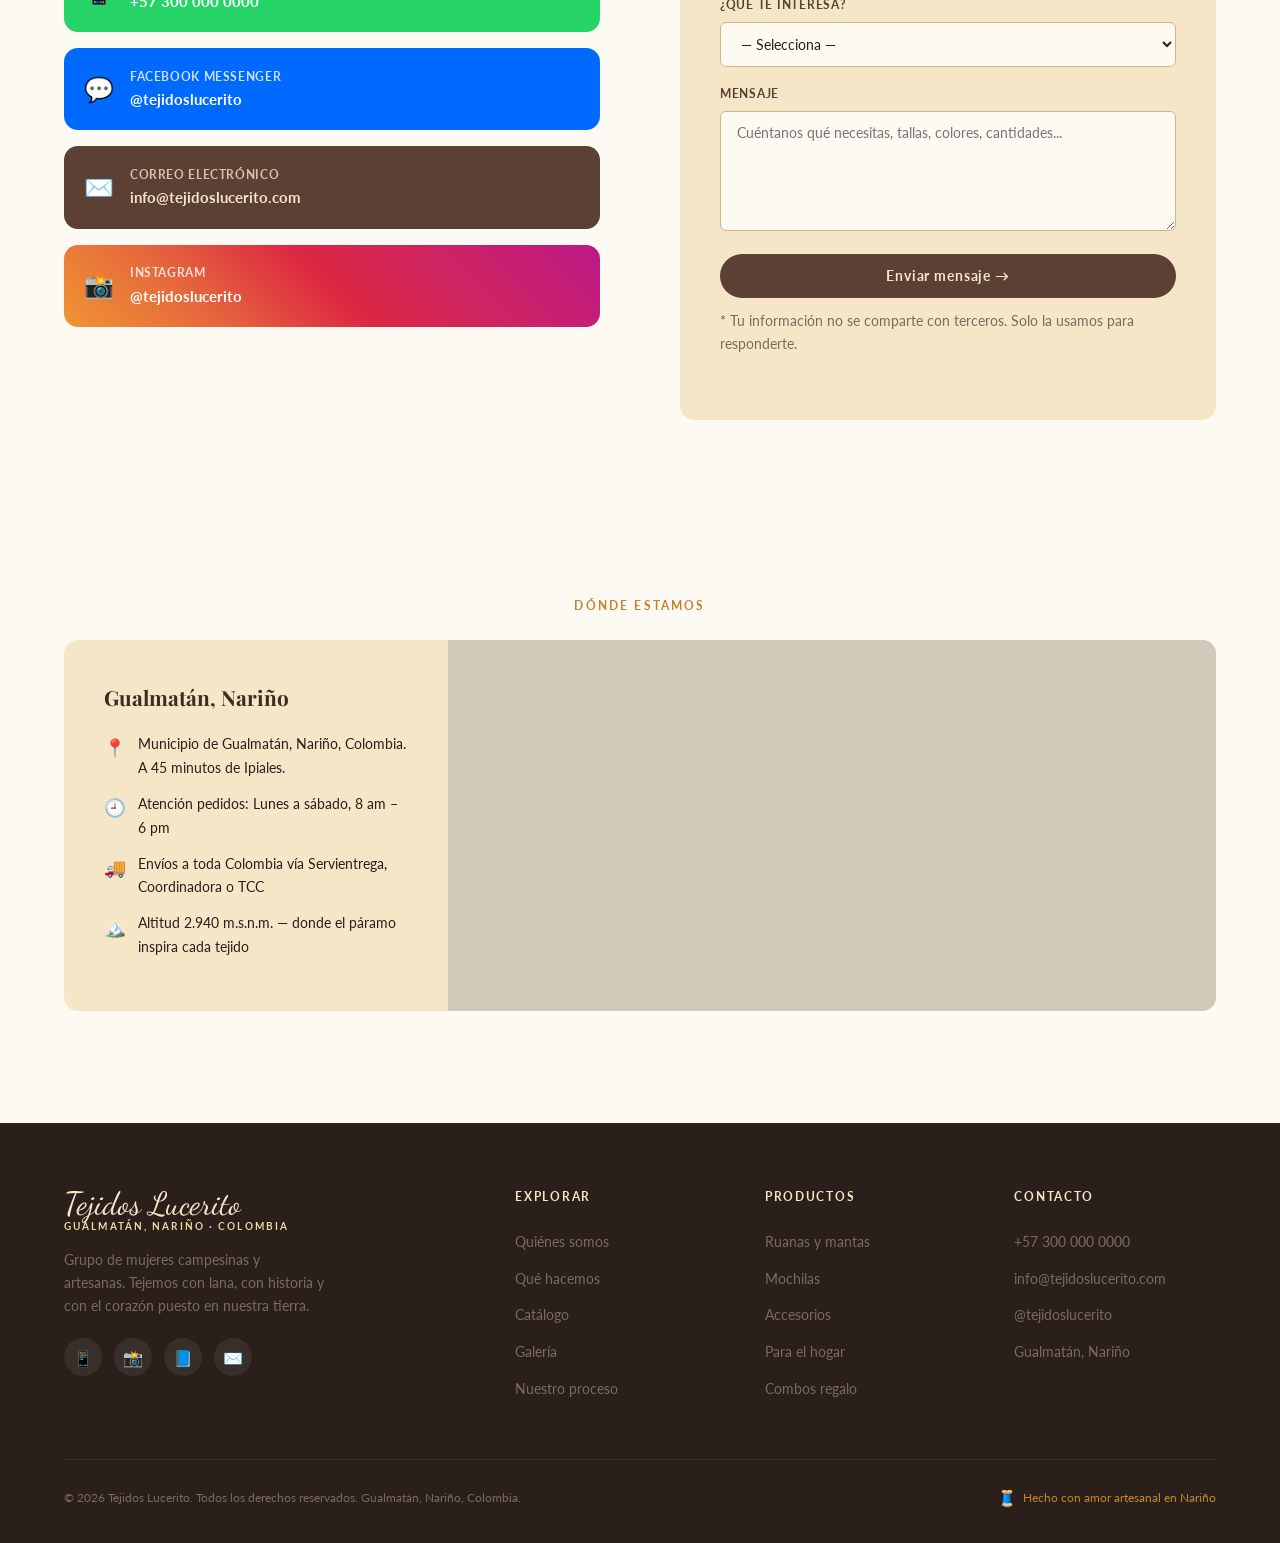
==== commit 6f549e8f: "Cambia 'asociación' a 'grupo' - son un grupo de mujeres" ====
--- a/lucerito_portfolio.html
+++ b/lucerito_portfolio.html
@@ -3,9 +3,9 @@
 <head>
 <meta charset="UTF-8">
 <meta name="viewport" content="width=device-width, initial-scale=1.0">
-<meta name="description" content="Tejidos Lucerito – Asociación de mujeres campesinas y artesanas de Gualmatán, Nariño. Tejidos a mano con hilo de lana, trabajo en telar y crochet. Piezas únicas con alma nariñense.">
+<meta name="description" content="Tejidos Lucerito – Grupo de mujeres campesinas y artesanas de Gualmatán, Nariño. Tejidos a mano con hilo de lana, trabajo en telar y crochet. Piezas únicas con alma nariñense.">
 <meta name="keywords" content="tejidos artesanales, Gualmatán Nariño, mujeres artesanas, lana, telar, crochet, mochila colombiana, ruana, artesanías Colombia, tejidos a mano">
-<meta name="author" content="Asociación Tejidos Lucerito">
+<meta name="author" content="Grupo Tejidos Lucerito">
 <meta name="robots" content="index, follow">
 <meta property="og:title" content="Tejidos Lucerito – Artesanía de Corazón, Gualmatán Nariño">
 <meta property="og:description" content="Piezas únicas tejidas a mano por mujeres campesinas de Gualmatán. Ruanas, mochilas, mantas, bufandas y más.">
@@ -26,7 +26,7 @@
     {
       "@type": "Organization",
       "name": "Tejidos Lucerito",
-      "description": "Asociación de mujeres campesinas y artesanas de Gualmatán, Nariño",
+      "description": "Grupo de mujeres campesinas y artesanas de Gualmatán, Nariño",
       "url": "https://tejidoslucerito.com",
       "address": {
         "@type": "PostalAddress",
@@ -196,7 +196,7 @@
         </h2>
         <p class="section-desc">
           Tejidos Lucerito nació en Gualmatán, un municipio de Nariño donde el páramo
-          dicta el ritmo de la vida. Somos una asociación de mujeres que encontramos
+          dicta el ritmo de la vida. Somos una grupo de mujeres que encontramos
           en el tejido algo más que un oficio: una forma de sostenernos, de organizarnos,
           de pasarles a nuestras hijas lo que nuestras madres nos enseñaron.
         </p>
@@ -223,7 +223,7 @@
           <div class="valor-card reveal reveal-delay-4">
             <div class="valor-icon">🤝</div>
             <div class="valor-name">Organización femenina</div>
-            <div class="valor-desc">Asociación que se sostiene sola</div>
+            <div class="valor-desc">Grupo que se sostiene sola</div>
           </div>
         </div>
       </div>
@@ -243,7 +243,7 @@
       <p class="section-desc">
         Dominamos el telar de pie, el crochet y el tejido de palillo. Cada técnica tiene su
         lenguaje propio, sus puntos, su tiempo. Las aprendimos de las mayoras y hoy
-        las enseñamos a las más jóvenes de la asociación.
+        las enseñamos a las más jóvenes de la grupo.
       </p>
     </header>
     <div class="tecnicas-grid">
@@ -382,7 +382,7 @@
       <div class="proceso-step reveal reveal-delay-3">
         <div class="paso-num"><span class="paso-icon">🧵</span></div>
         <h3 class="paso-nombre">Tejido artesanal</h3>
-        <p class="paso-desc">Cada artesana teje su pieza a su ritmo, en casa o en los encuentros de la asociación. No existe "producción en masa".</p>
+        <p class="paso-desc">Cada artesana teje su pieza a su ritmo, en casa o en los encuentros de la grupo. No existe "producción en masa".</p>
       </div>
       <div class="proceso-step reveal reveal-delay-4">
         <div class="paso-num"><span class="paso-icon">📦</span></div>
@@ -577,7 +577,7 @@
           <span class="nav-logo-sub">Gualmatán, Nariño · Colombia</span>
         </div>
         <p class="footer-tagline">
-          Asociación de mujeres campesinas y artesanas. Tejemos con lana, con historia y con el corazón puesto en nuestra tierra.
+          Grupo de mujeres campesinas y artesanas. Tejemos con lana, con historia y con el corazón puesto en nuestra tierra.
         </p>
         <div class="footer-social" aria-label="Redes sociales">
           <a href="https://wa.me/573000000000" class="footer-social-btn" target="_blank" rel="noopener" aria-label="WhatsApp">📱</a>
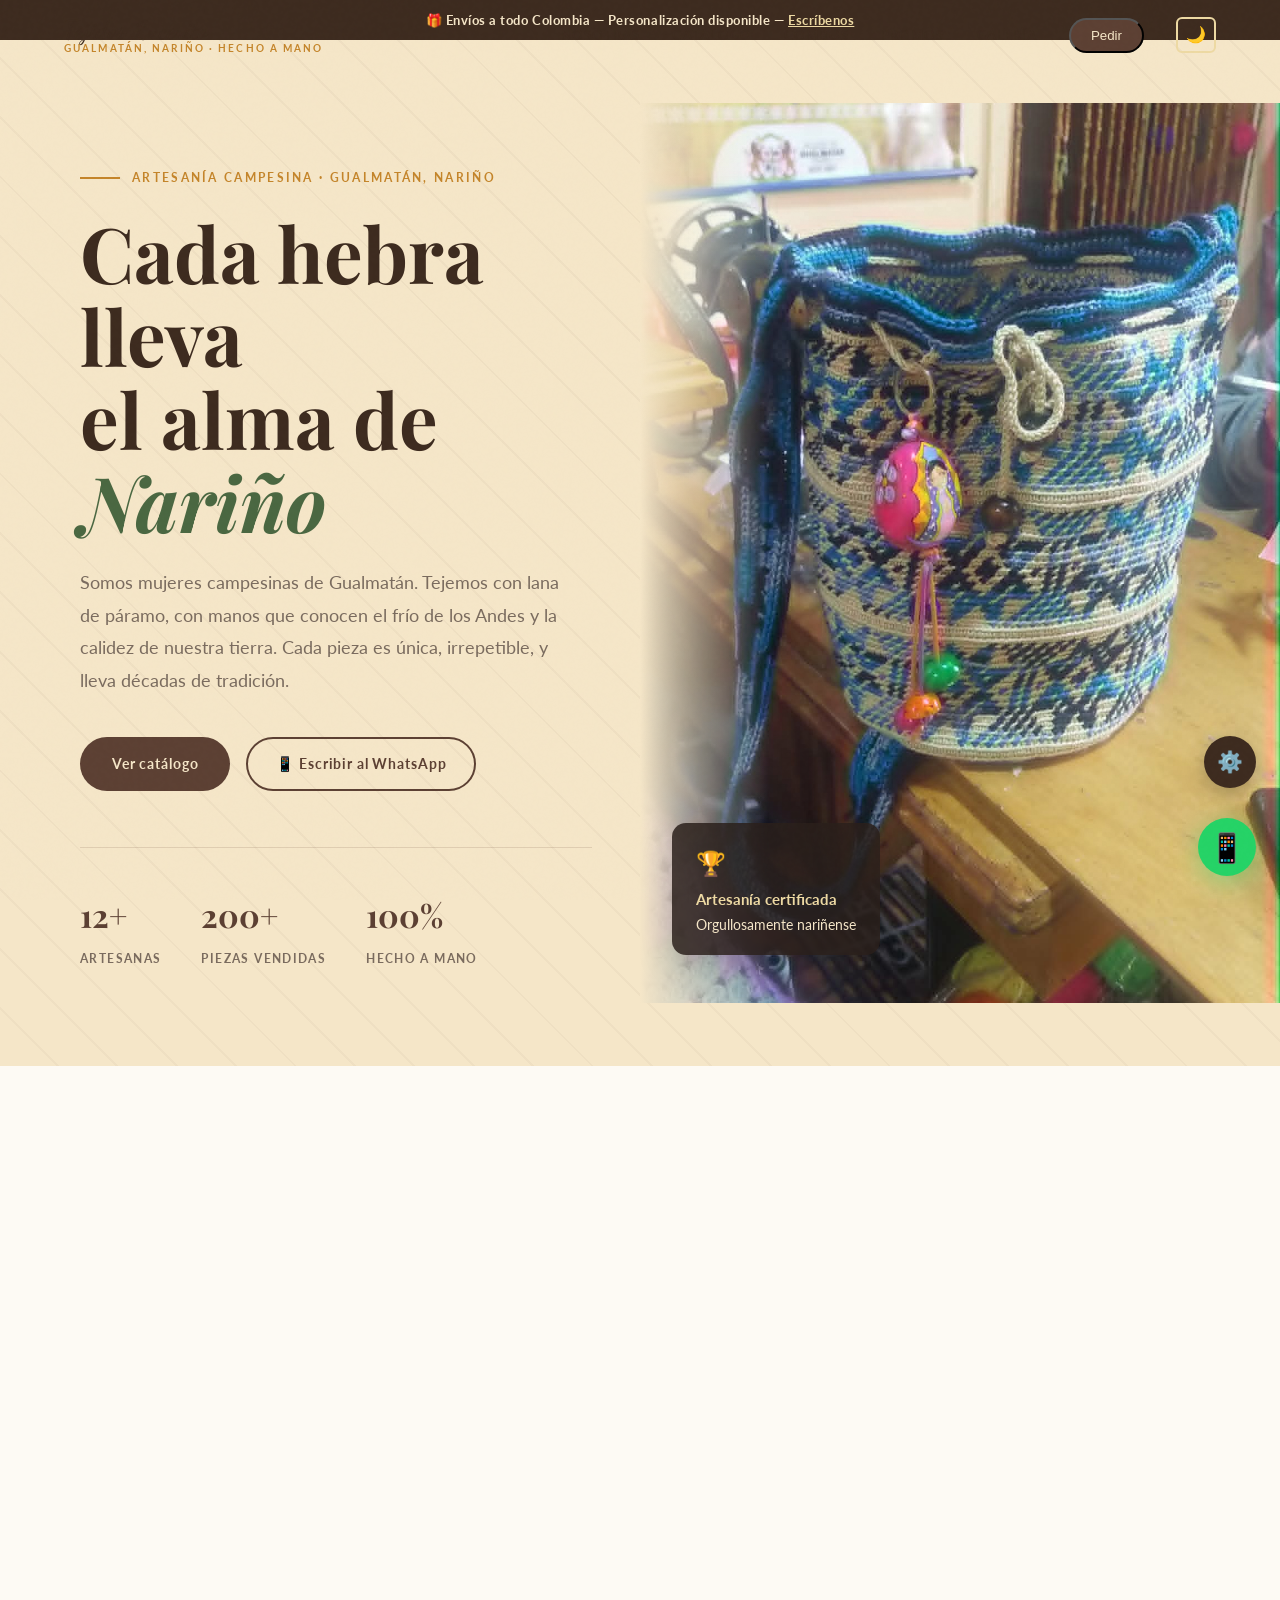
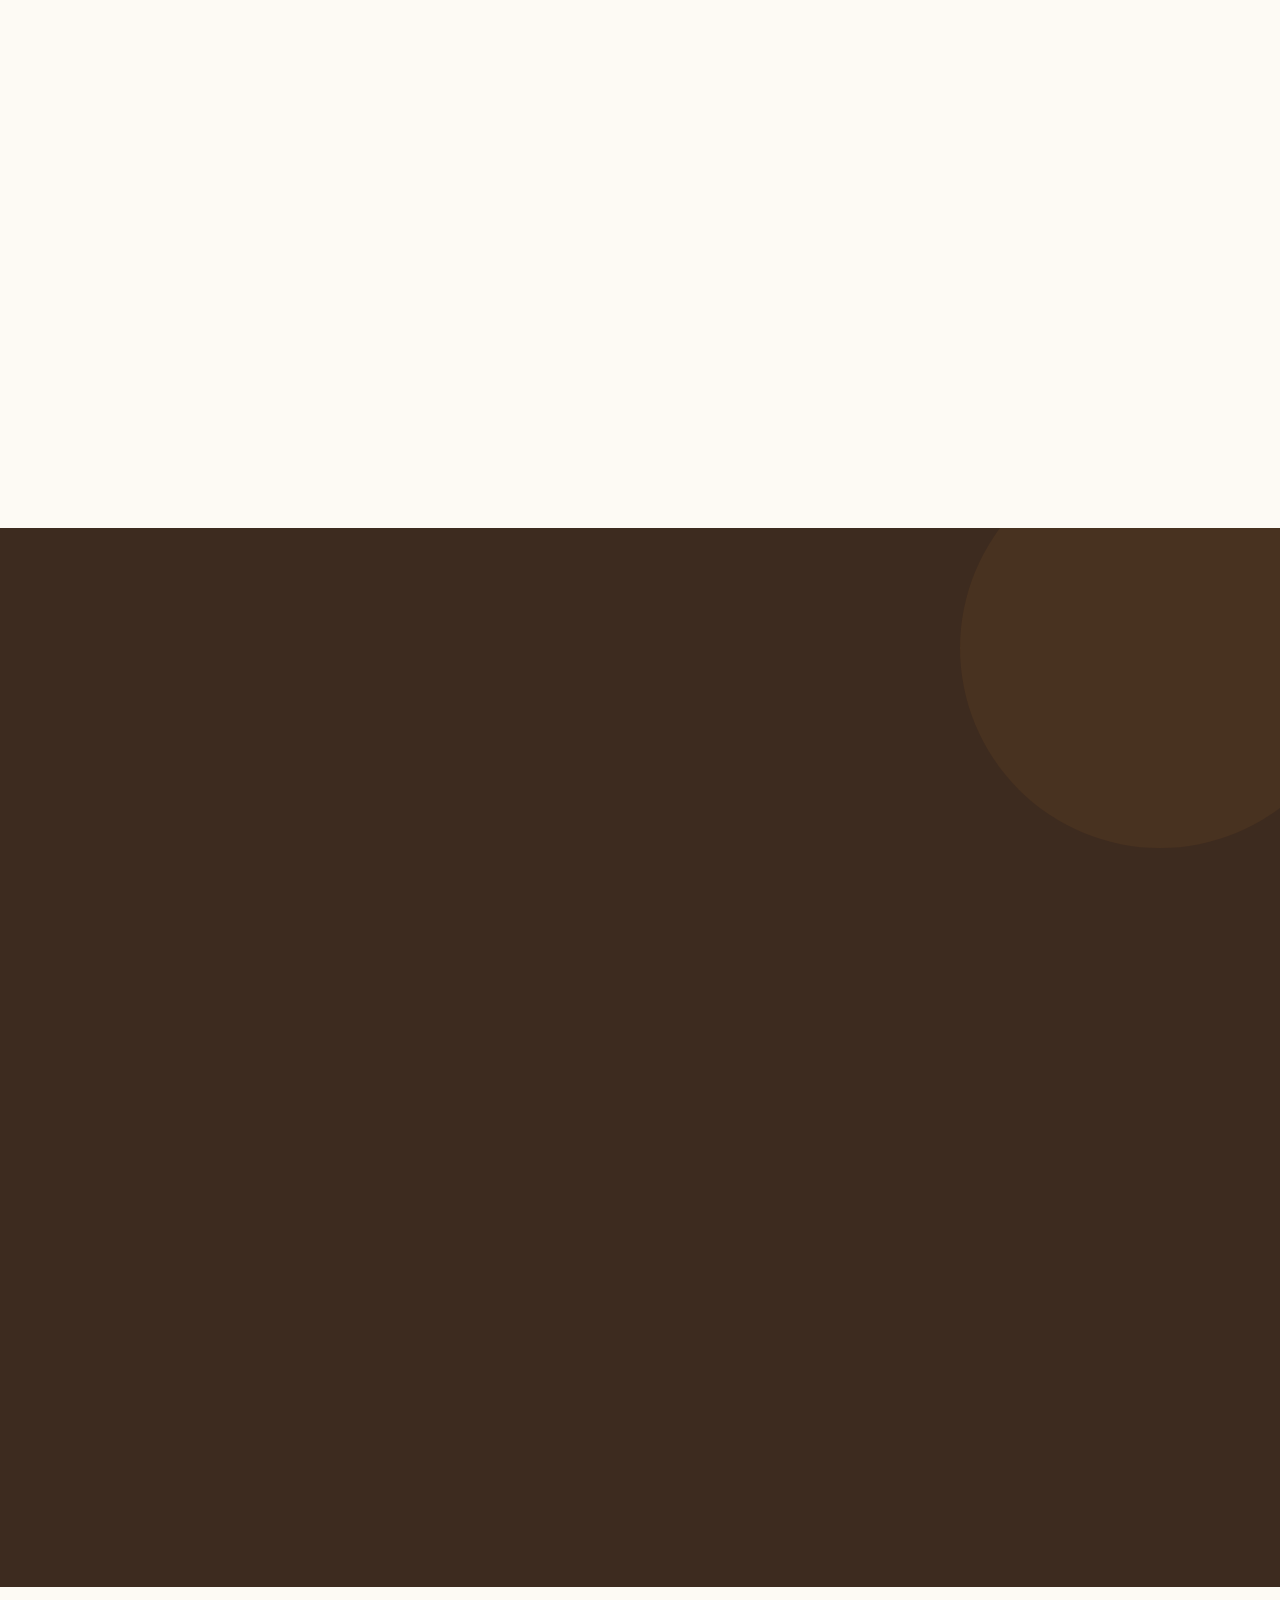
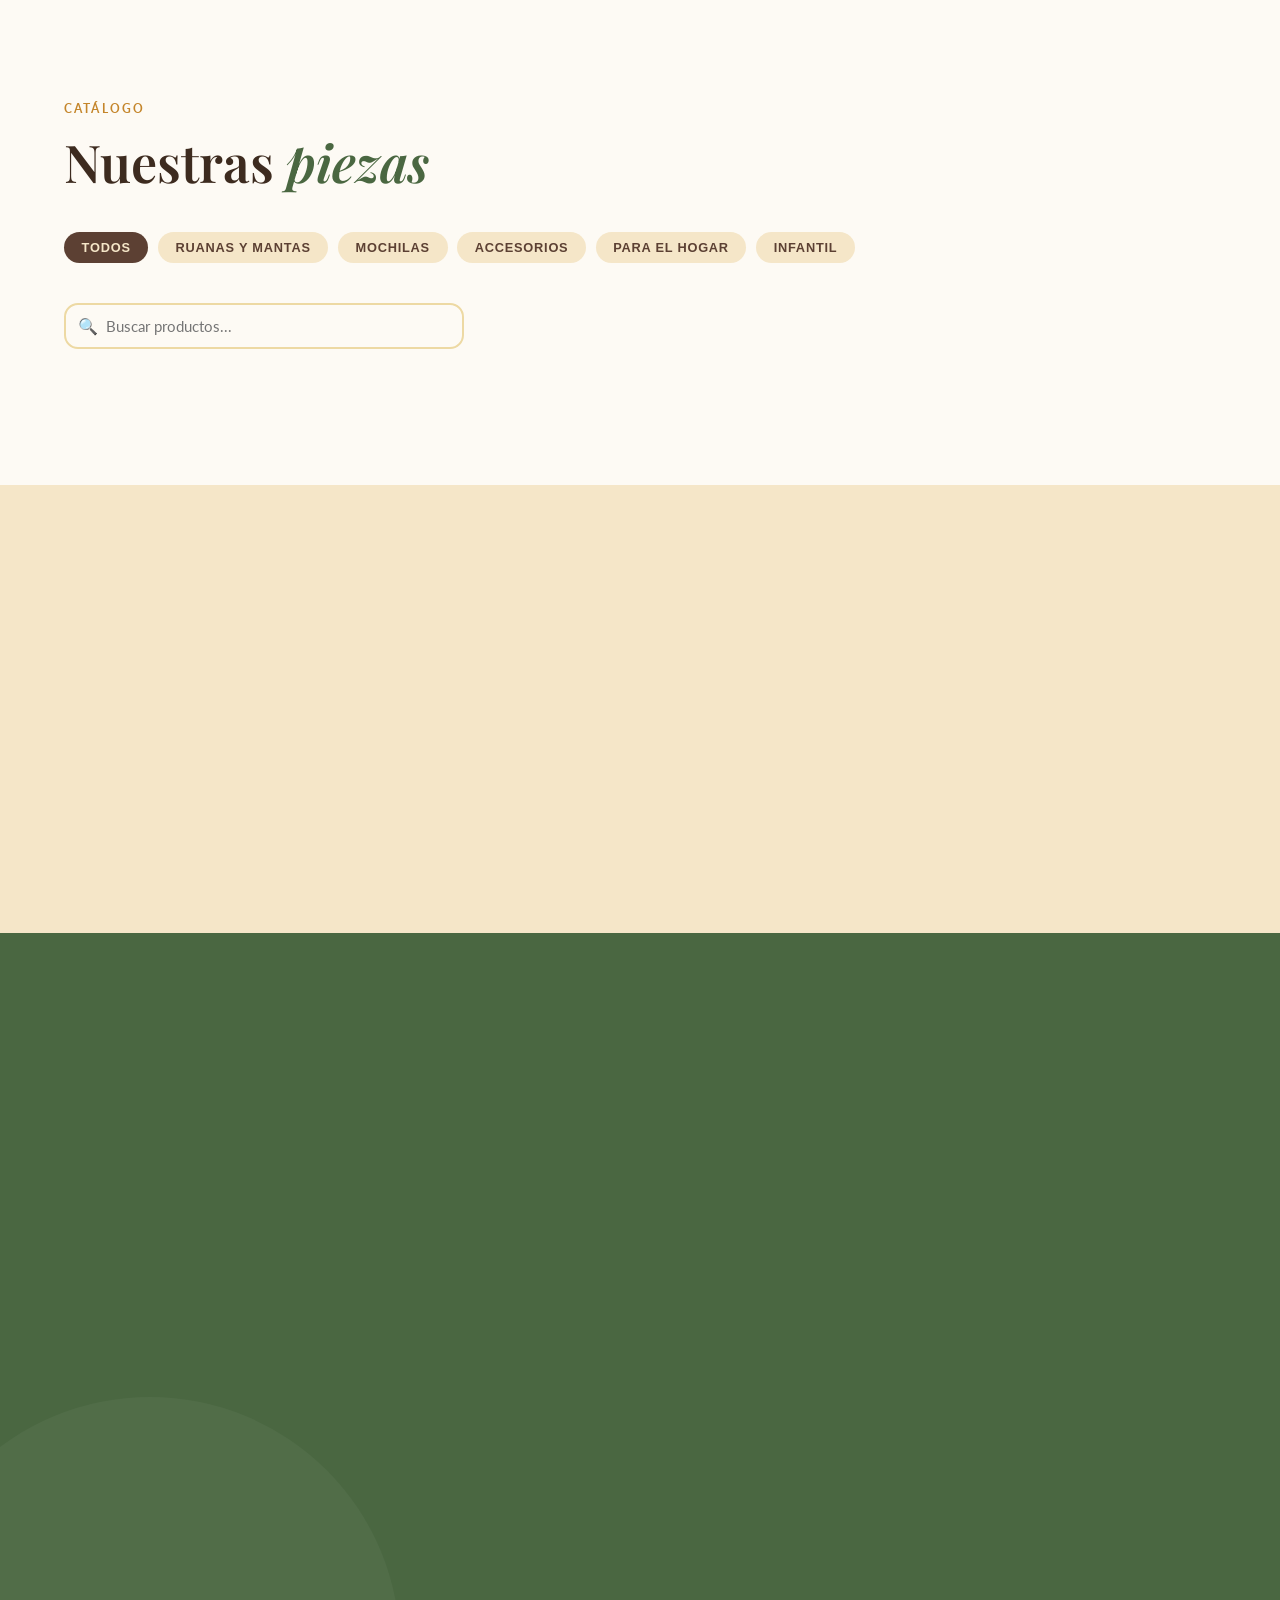
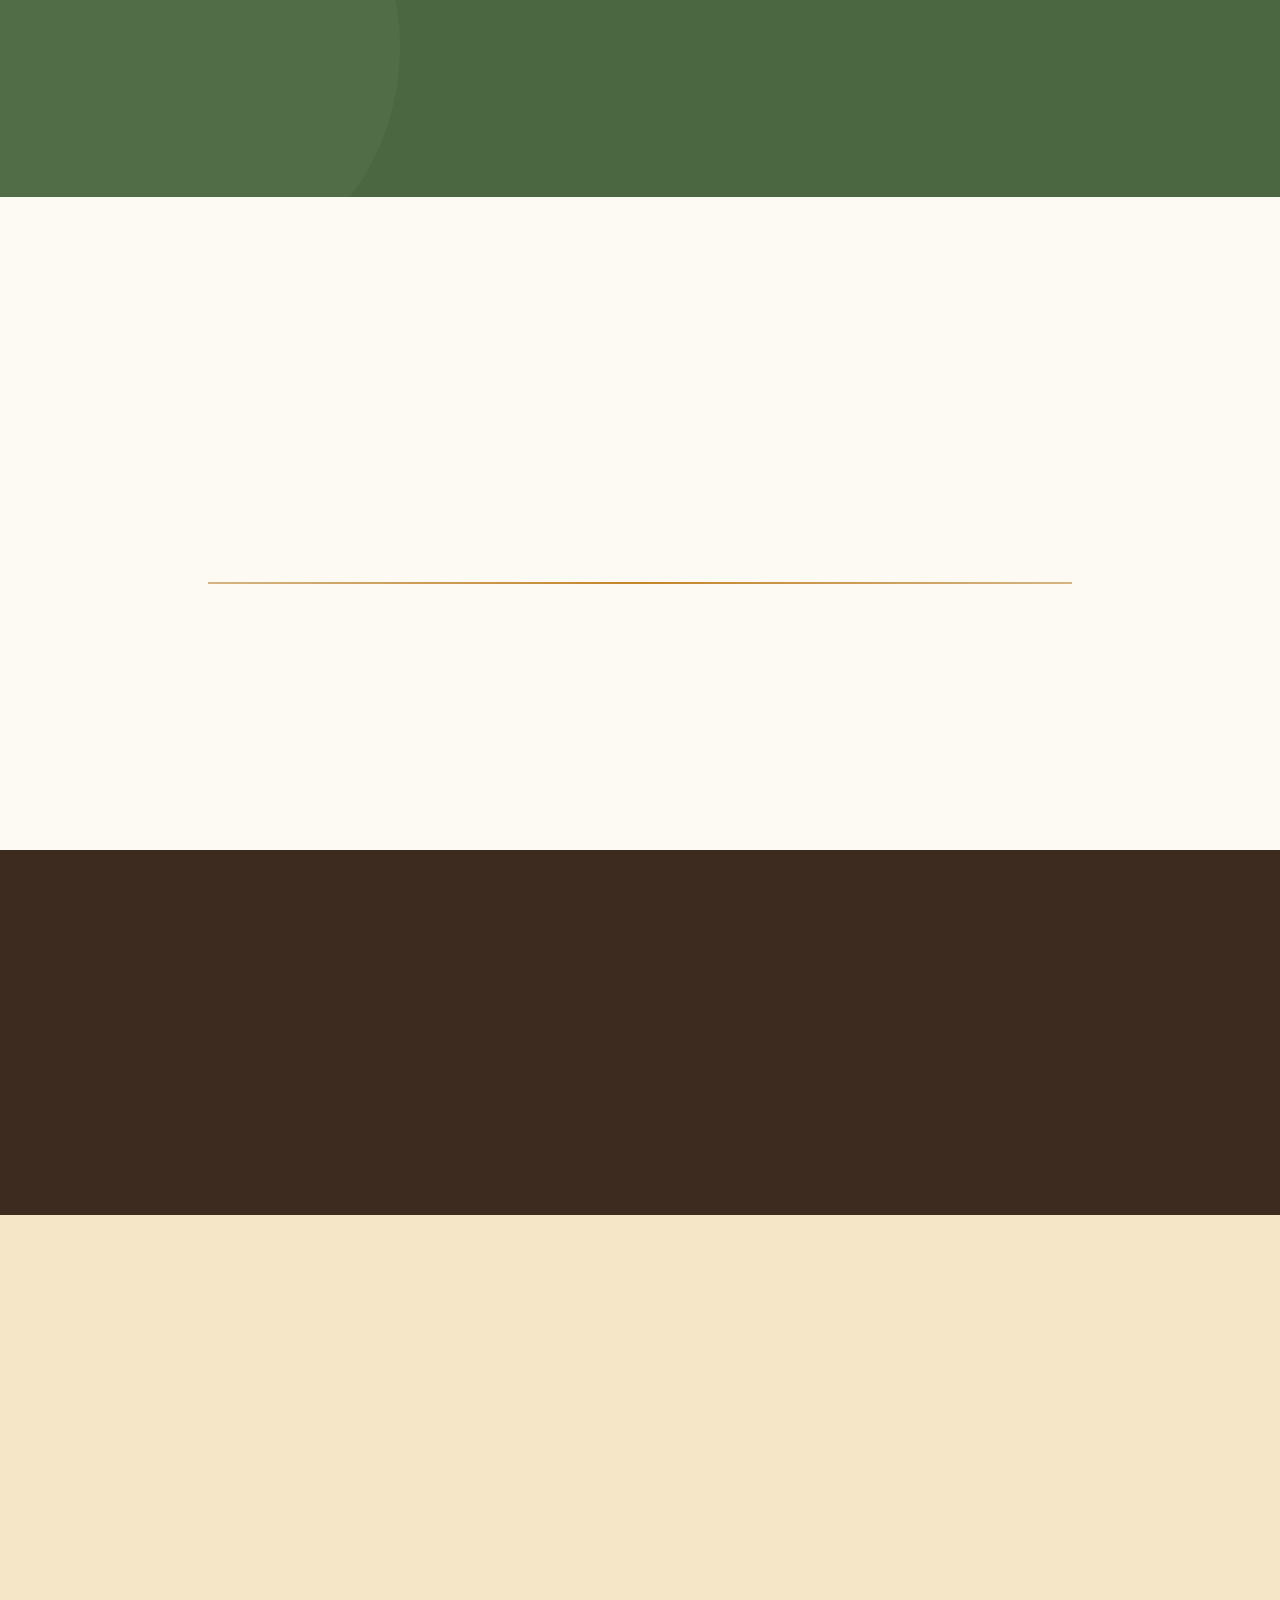
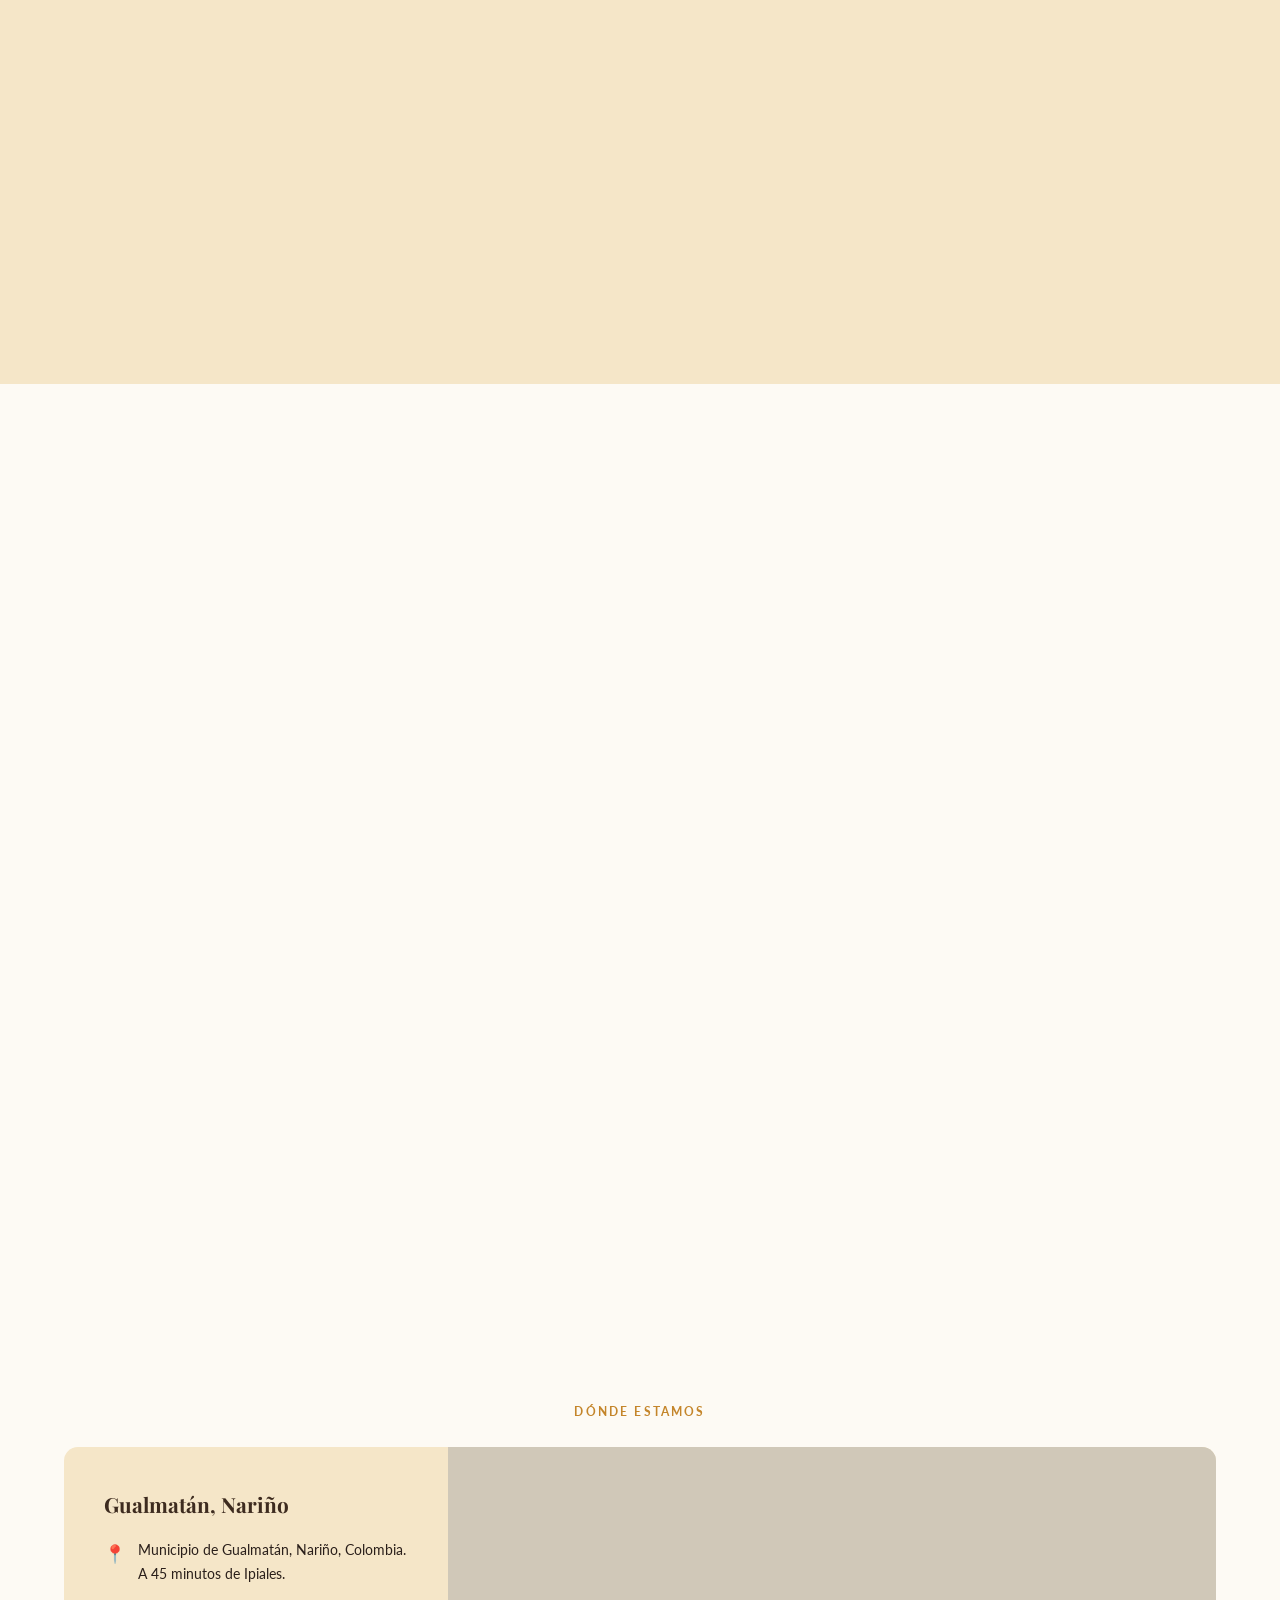
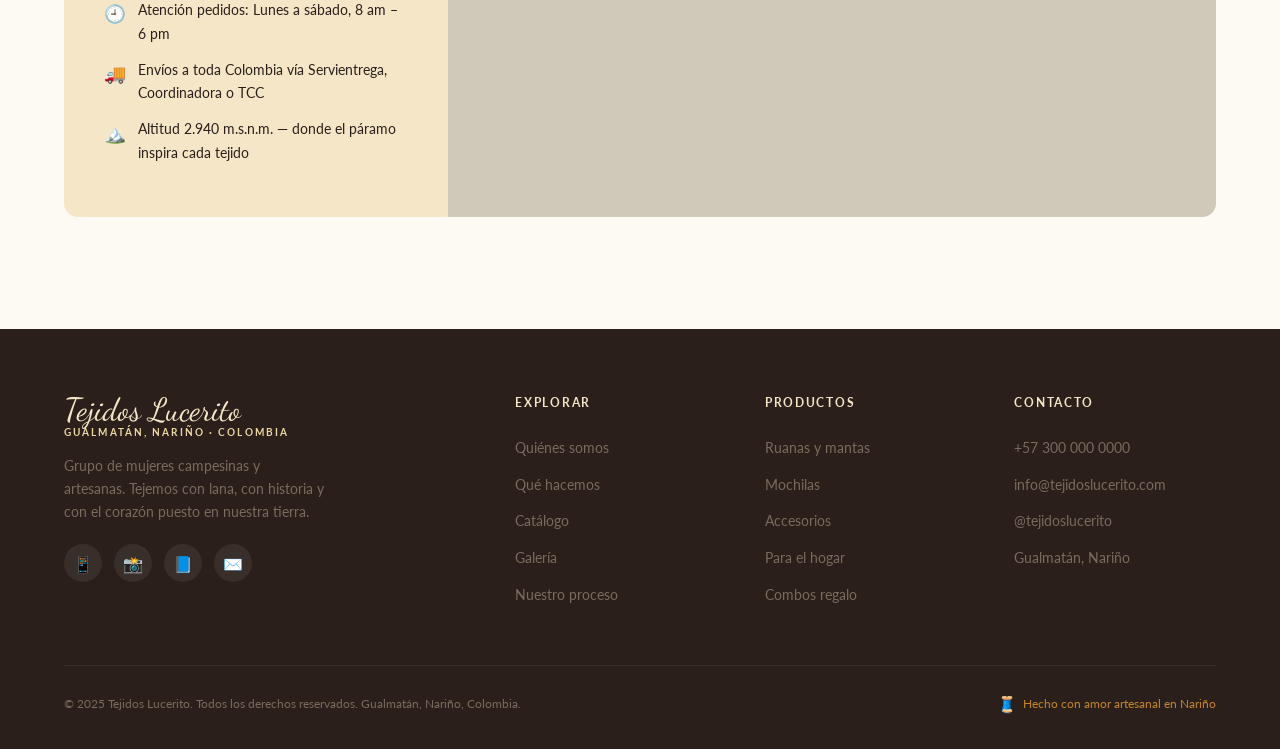
==== commit 4402bd78: "Fix: Mejoras de contraste, SEO y accesibilidad - Fondo con transparencia en combo-body - Meta theme-" ====
--- a/lucerito_portfolio.html
+++ b/lucerito_portfolio.html
@@ -17,6 +17,11 @@
 <meta name="twitter:description" content="Tejidos artesanales de mujeres campesinas de Gualmatán, Nariño, Colombia.">
 <link rel="canonical" href="https://tejidoslucerito.onrender.com">
 <title>Tejidos Lucerito – Artesanía de Corazón | Gualmatán, Nariño</title>
+<link rel="icon" type="image/svg+xml" href="favicon.svg">
+<link rel="preload" href="assets/css/styles.css" as="style">
+<link rel="preload" href="assets/js/main.js" as="script">
+<link rel="preload" href="images/h0duS-PT.jpeg" as="image">
+<meta name="theme-color" content="#5C4033">
 
 <!-- Structured Data / Schema.org -->
 <script type="application/ld+json">
@@ -683,6 +688,28 @@
   </div>
 </div>
 
-<script src="assets/js/main.js"></script>
+<!-- CART MODAL -->
+<div class="cart-overlay" id="cart-modal" aria-hidden="true">
+  <div class="cart-drawer" role="dialog" aria-label="Carrito de compras">
+    <div class="cart-header">
+      <h3>🛒 Tu pedido</h3>
+      <button class="cart-close" data-action="close-cart" aria-label="Cerrar carrito">✕</button>
+    </div>
+    <div class="cart-items" id="cart-items">
+      <div class="cart-empty">Tu carrito está vacío<br><span style="font-size:0.8rem;">Agrega productos desde el catálogo</span></div>
+    </div>
+    <div class="cart-footer hidden" id="cart-footer">
+      <div class="cart-total">
+        <span>Total</span>
+        <span class="cart-total-val" id="cart-total-val">$0</span>
+      </div>
+      <div class="cart-actions">
+        <button class="btn-primary" data-action="cart-checkout">Solicitar por WhatsApp</button>
+        <button class="btn-outline" data-action="cart-clear" style="justify-content:center;">Vaciar</button>
+      </div>
+    </div>
+  </div>
+</div>
+<div aria-live="polite" aria-atomic="true" class="sr-only" id="cart-notification"></div>
 </body>
 </html>
--- a/assets/css/styles.css
+++ b/assets/css/styles.css
@@ -350,17 +350,30 @@
 .hero-badge {
   position: absolute;
   bottom: 3rem;
-  left: -2rem;
-  background: var(--tierra-deep);
+  left: 2rem;
+  background: rgba(42, 31, 26, 0.85);
   color: var(--crema);
   padding: 1.25rem 1.5rem;
   border-radius: var(--radius-md);
-  max-width: 220px;
+  max-width: 240px;
   box-shadow: 0 12px 36px rgba(0,0,0,0.2);
 }
 .hero-badge-icon { font-size: 1.5rem; margin-bottom: 0.25rem; }
 .hero-badge-text { font-size: 0.85rem; line-height: 1.5; }
-.hero-badge-strong { font-weight: 700; font-size: 0.95rem; color: var(--crema-warm); }
+.hero-badge-strong { font-weight: 700; font-size: 0.95rem; color: var(--crema-warm); display: block; margin-bottom: 0.25rem; }
+
+@media (max-width: 600px) {
+  .hero-badge {
+    bottom: 1.5rem;
+    left: 1rem;
+    padding: 0.75rem 1rem;
+    max-width: 180px;
+    font-size: 0.75rem;
+  }
+  .hero-badge-icon { font-size: 1.2rem; }
+  .hero-badge-text { font-size: 0.7rem; }
+  .hero-badge-strong { font-size: 0.8rem; }
+}
 
 /* ===== ANNOUNCEMENT BAR ===== */
 #announcement-bar {
@@ -843,7 +856,15 @@
 }
 .combo-imgs img { width: 100%; height: 100%; object-fit: cover; }
 .combo-imgs img:first-child { grid-column: span 2; height: 130px; }
-.combo-body { padding: 1.5rem; flex: 1; display: flex; flex-direction: column; }
+.combo-body {
+    padding: 1.5rem;
+    flex: 1;
+    display: flex;
+    flex-direction: column;
+    background: rgba(253, 250, 244, 0.92);
+    position: relative;
+    z-index: 2;
+  }
 .combo-badge {
   display: inline-block;
   background: var(--rojo-nudo);
@@ -1500,7 +1521,13 @@
 }
 
 /* ===== ANIMATIONS ===== */
-@keyframes fadeInUp {
+@media (prefers-reduced-motion: reduce) {
+  *, *::before, *::after {
+    animation-duration: 0.01ms !important;
+    animation-iteration-count: 1 !important;
+    transition-duration: 0.01ms !important;
+  }
+}
   from { opacity: 0; transform: translateY(28px); }
   to { opacity: 1; transform: translateY(0); }
 }
--- a/assets/css/styles.css
+++ b/assets/css/styles.css
@@ -350,17 +350,30 @@
 .hero-badge {
   position: absolute;
   bottom: 3rem;
-  left: -2rem;
-  background: var(--tierra-deep);
+  left: 2rem;
+  background: rgba(42, 31, 26, 0.85);
   color: var(--crema);
   padding: 1.25rem 1.5rem;
   border-radius: var(--radius-md);
-  max-width: 220px;
+  max-width: 240px;
   box-shadow: 0 12px 36px rgba(0,0,0,0.2);
 }
 .hero-badge-icon { font-size: 1.5rem; margin-bottom: 0.25rem; }
 .hero-badge-text { font-size: 0.85rem; line-height: 1.5; }
-.hero-badge-strong { font-weight: 700; font-size: 0.95rem; color: var(--crema-warm); }
+.hero-badge-strong { font-weight: 700; font-size: 0.95rem; color: var(--crema-warm); display: block; margin-bottom: 0.25rem; }
+
+@media (max-width: 600px) {
+  .hero-badge {
+    bottom: 1.5rem;
+    left: 1rem;
+    padding: 0.75rem 1rem;
+    max-width: 180px;
+    font-size: 0.75rem;
+  }
+  .hero-badge-icon { font-size: 1.2rem; }
+  .hero-badge-text { font-size: 0.7rem; }
+  .hero-badge-strong { font-size: 0.8rem; }
+}
 
 /* ===== ANNOUNCEMENT BAR ===== */
 #announcement-bar {
@@ -843,7 +856,15 @@
 }
 .combo-imgs img { width: 100%; height: 100%; object-fit: cover; }
 .combo-imgs img:first-child { grid-column: span 2; height: 130px; }
-.combo-body { padding: 1.5rem; flex: 1; display: flex; flex-direction: column; }
+.combo-body {
+    padding: 1.5rem;
+    flex: 1;
+    display: flex;
+    flex-direction: column;
+    background: rgba(253, 250, 244, 0.92);
+    position: relative;
+    z-index: 2;
+  }
 .combo-badge {
   display: inline-block;
   background: var(--rojo-nudo);
@@ -1500,7 +1521,13 @@
 }
 
 /* ===== ANIMATIONS ===== */
-@keyframes fadeInUp {
+@media (prefers-reduced-motion: reduce) {
+  *, *::before, *::after {
+    animation-duration: 0.01ms !important;
+    animation-iteration-count: 1 !important;
+    transition-duration: 0.01ms !important;
+  }
+}
   from { opacity: 0; transform: translateY(28px); }
   to { opacity: 1; transform: translateY(0); }
 }
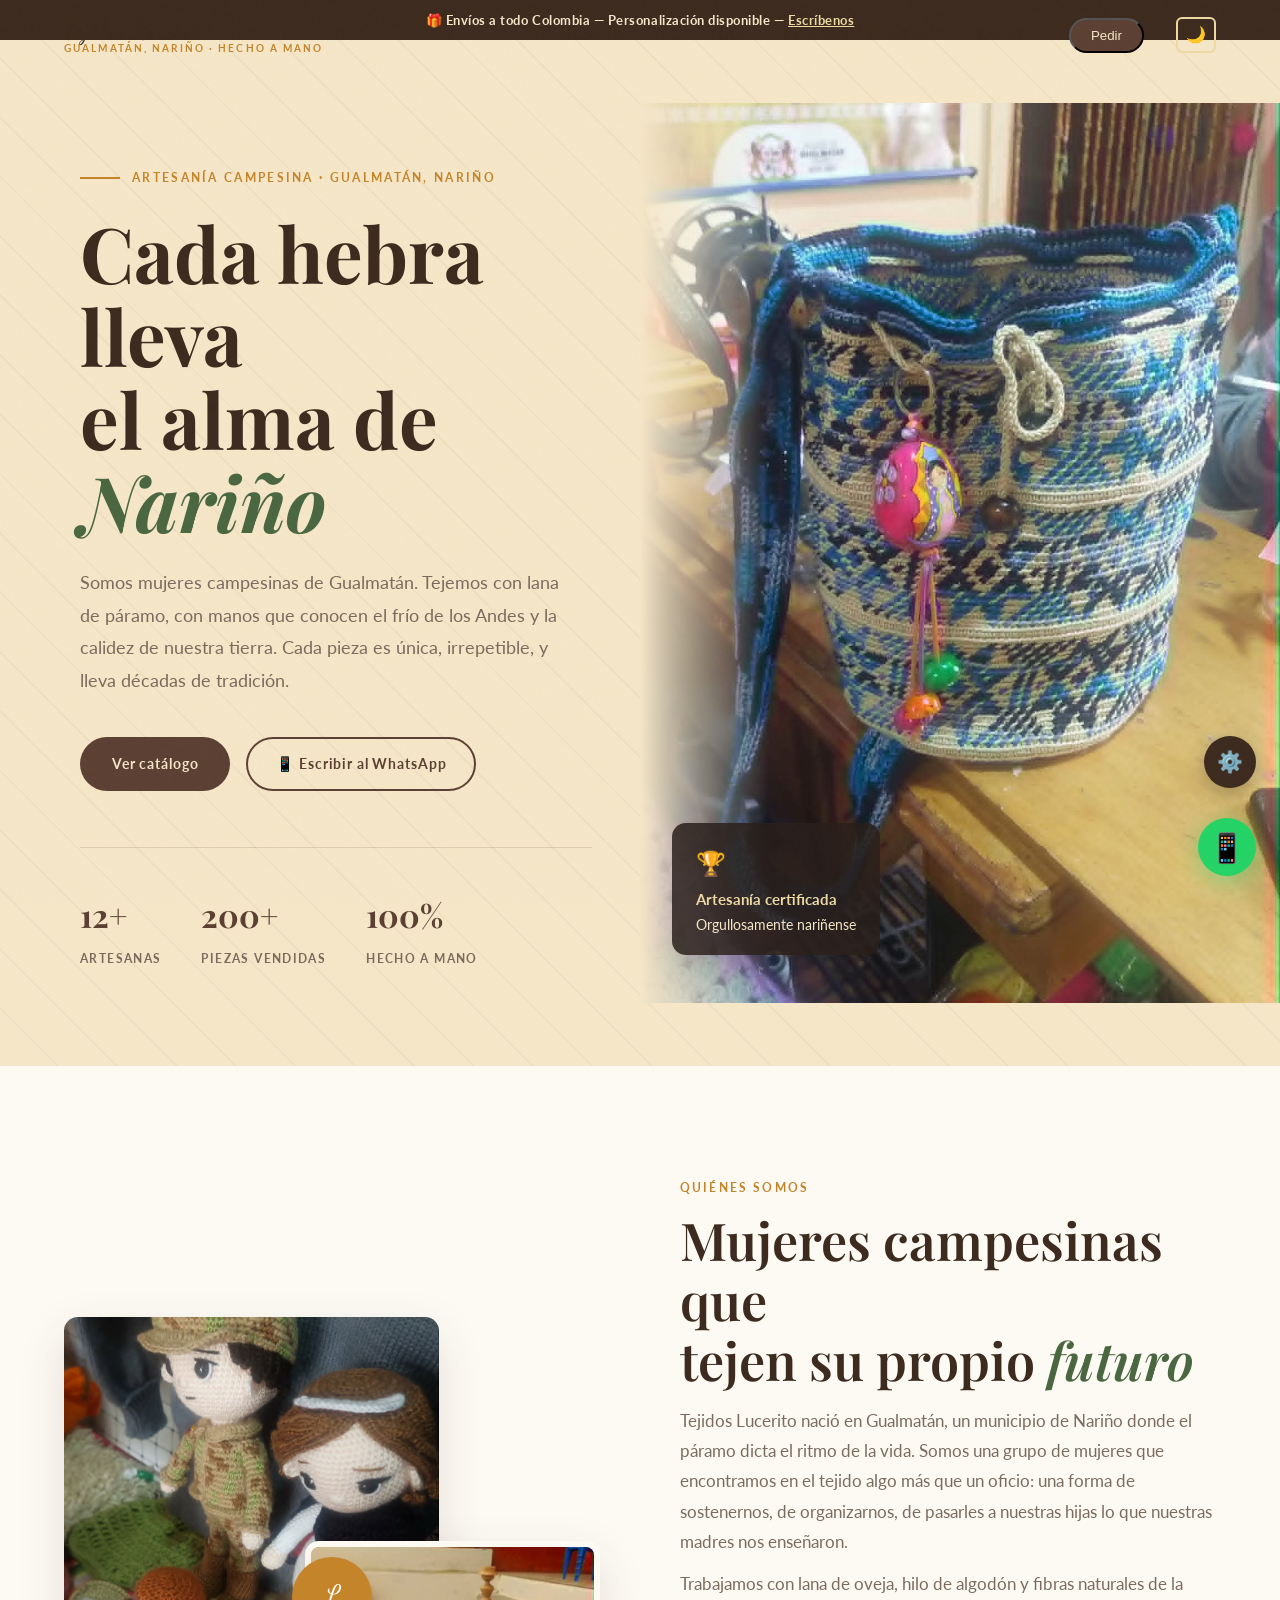
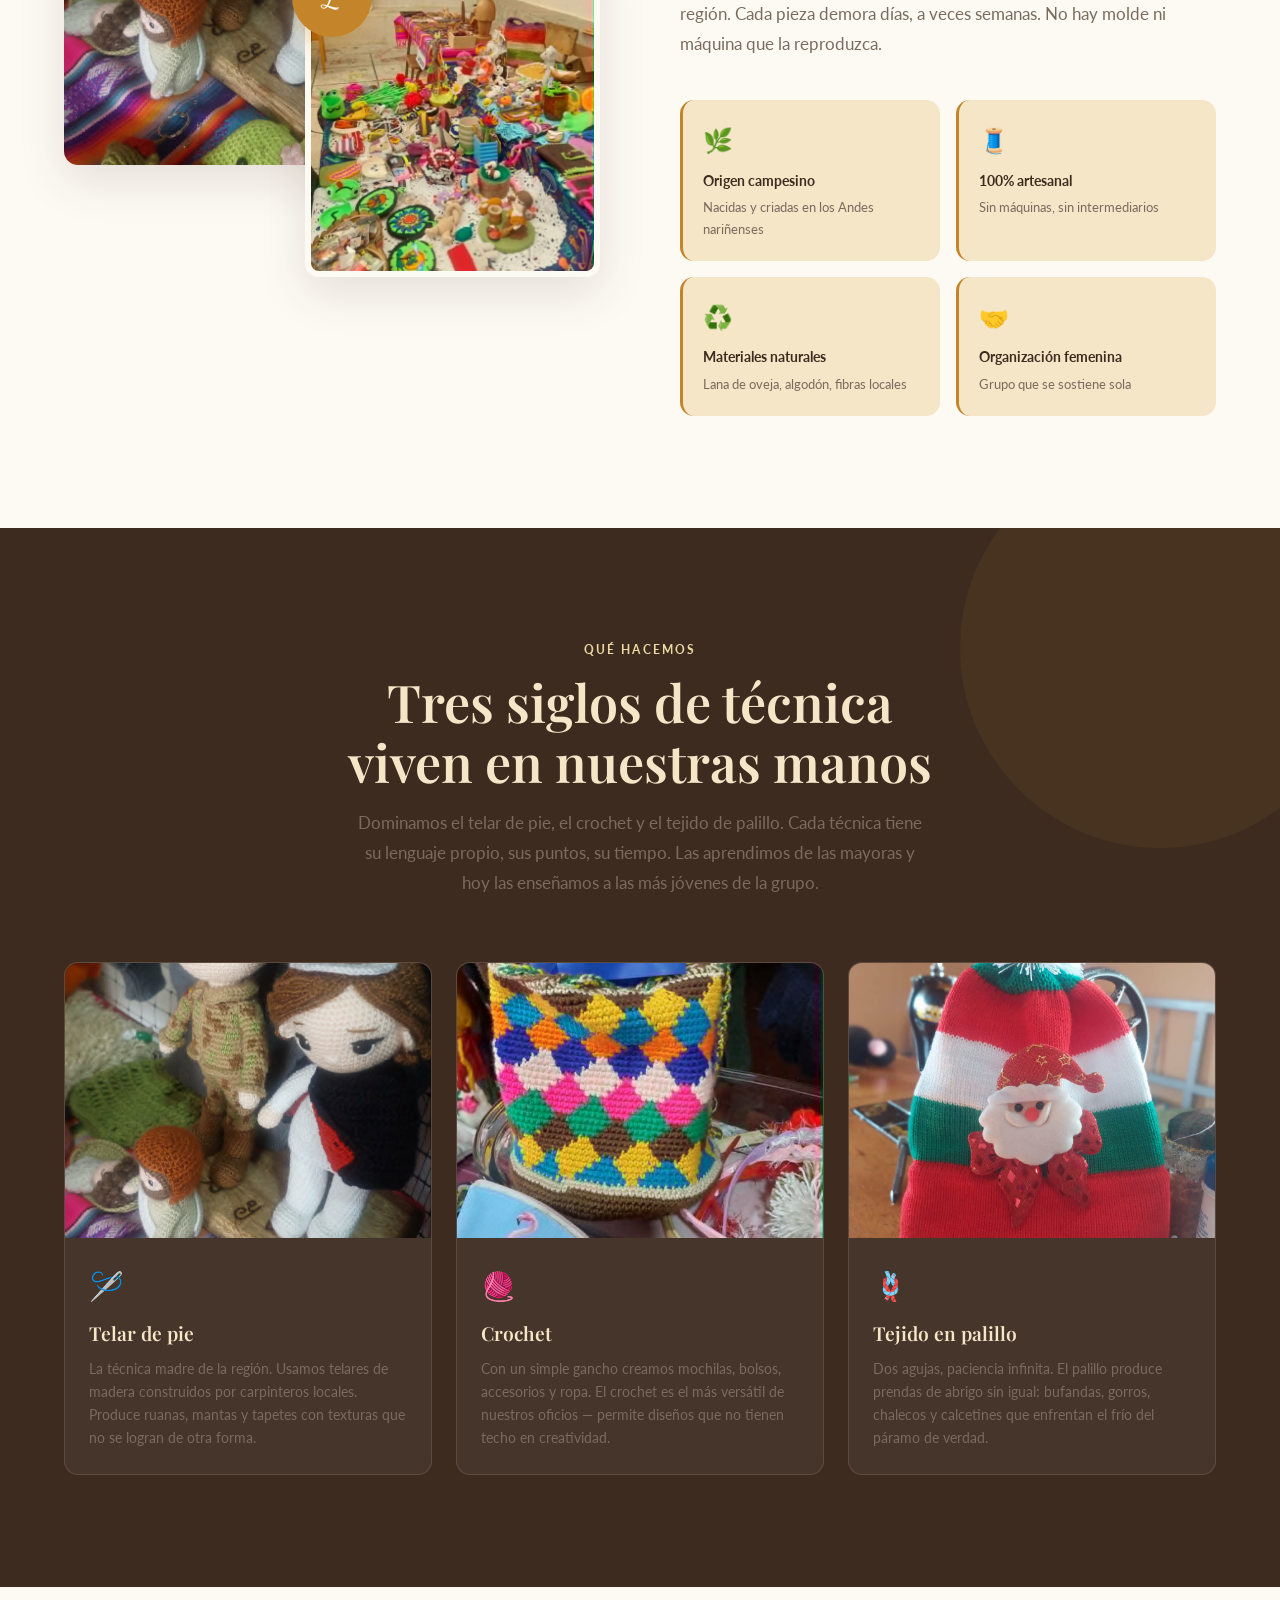
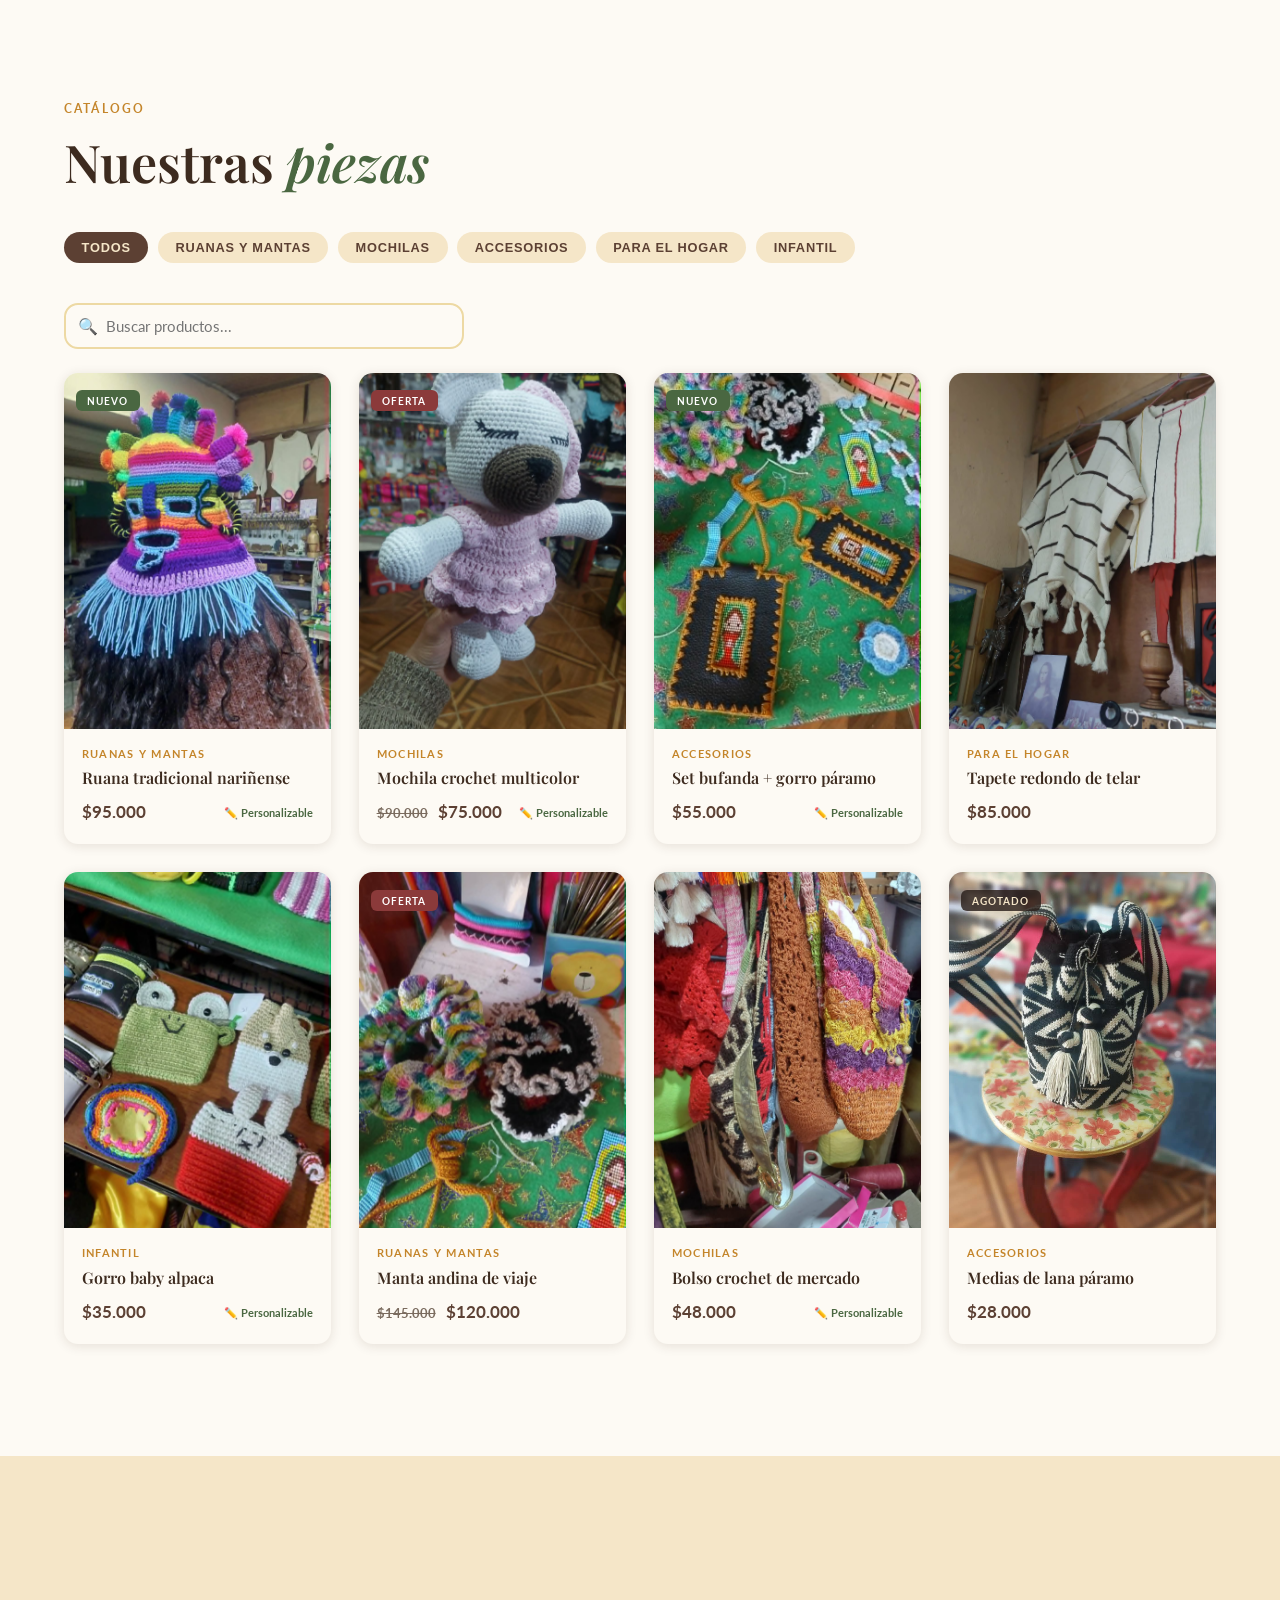
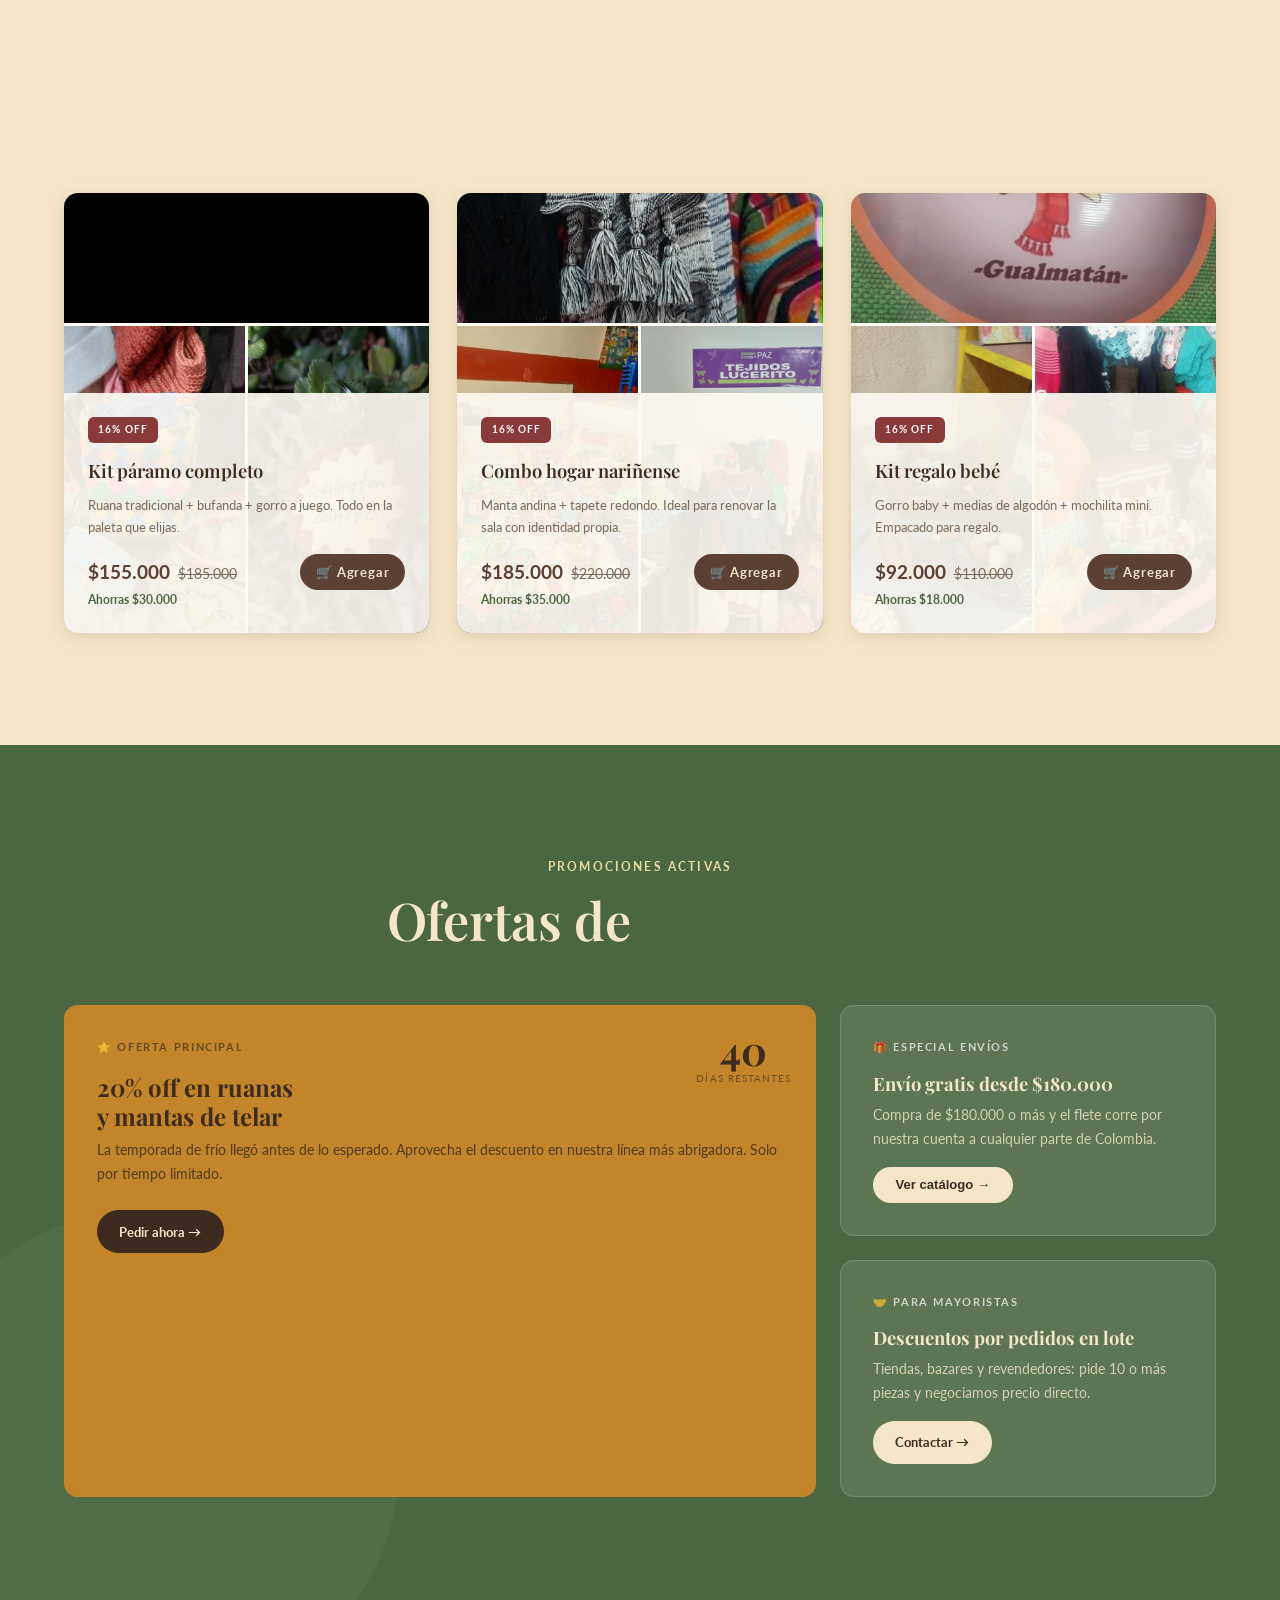
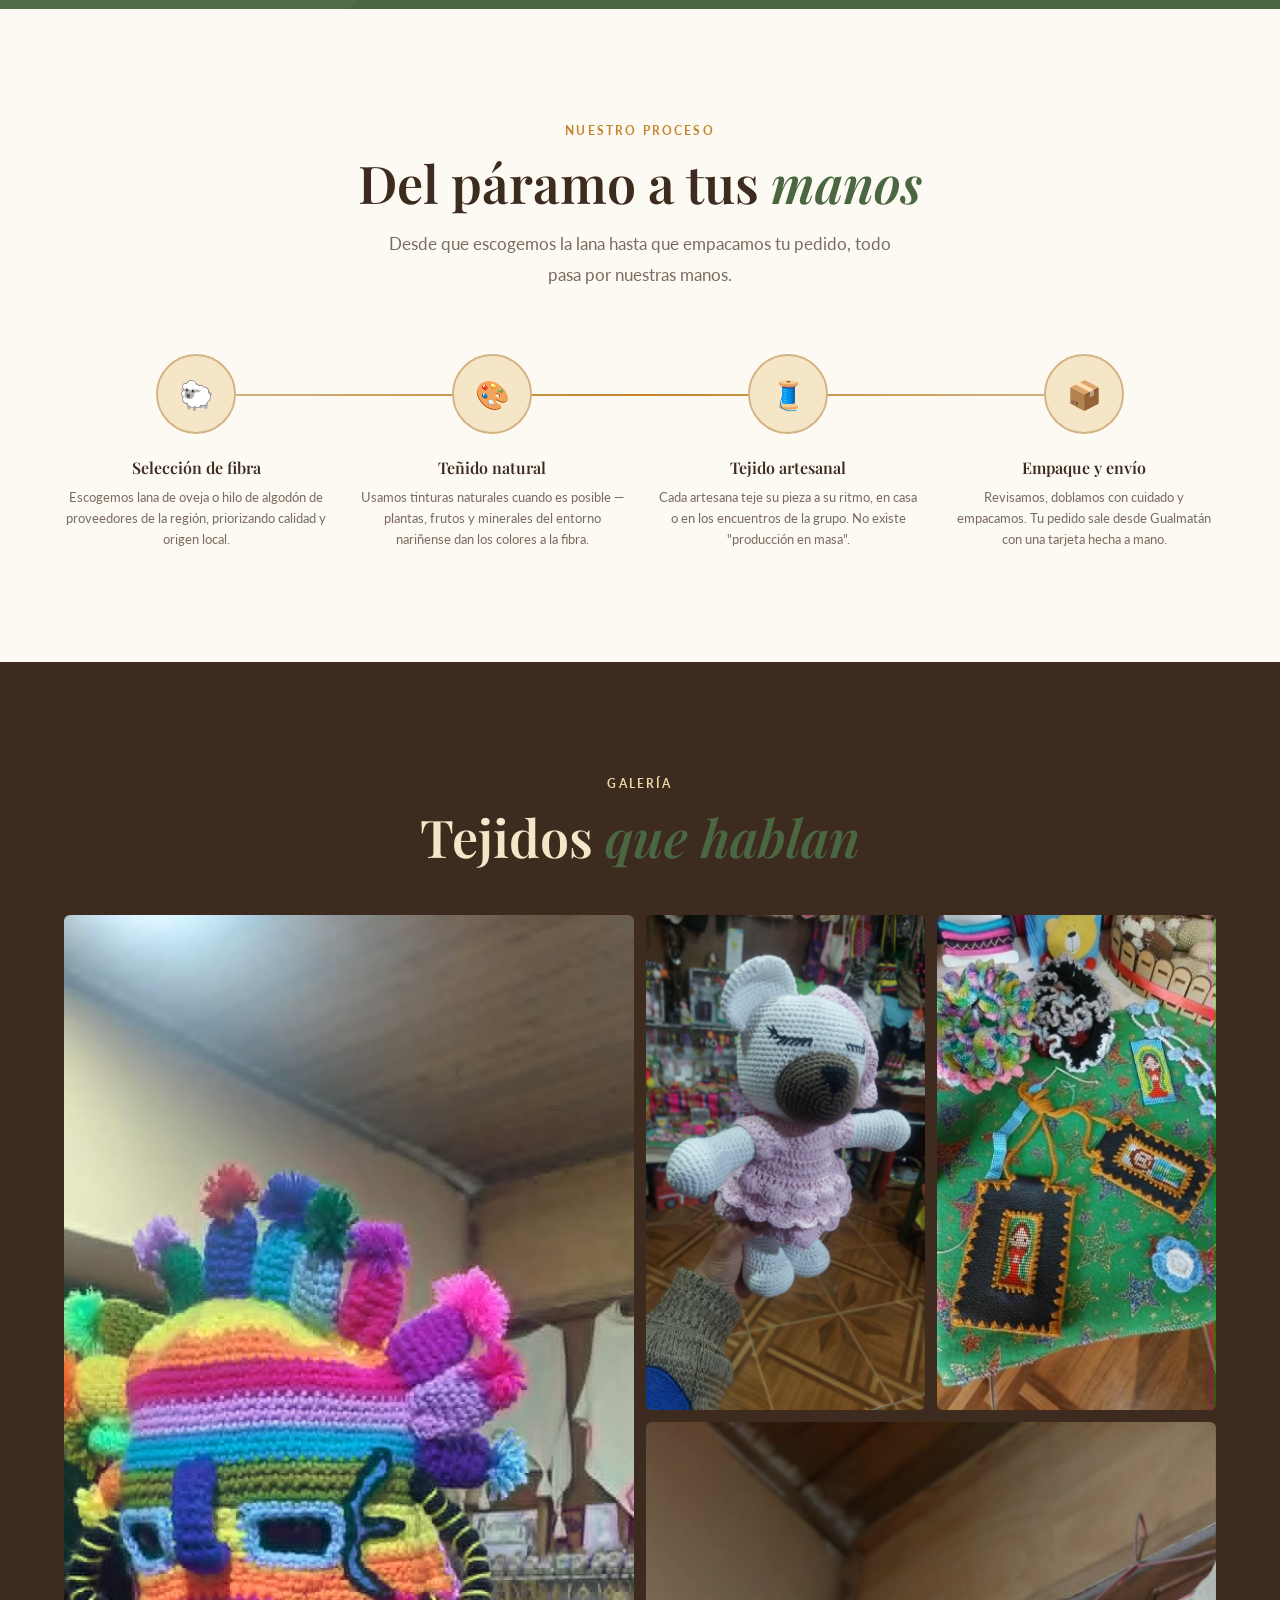
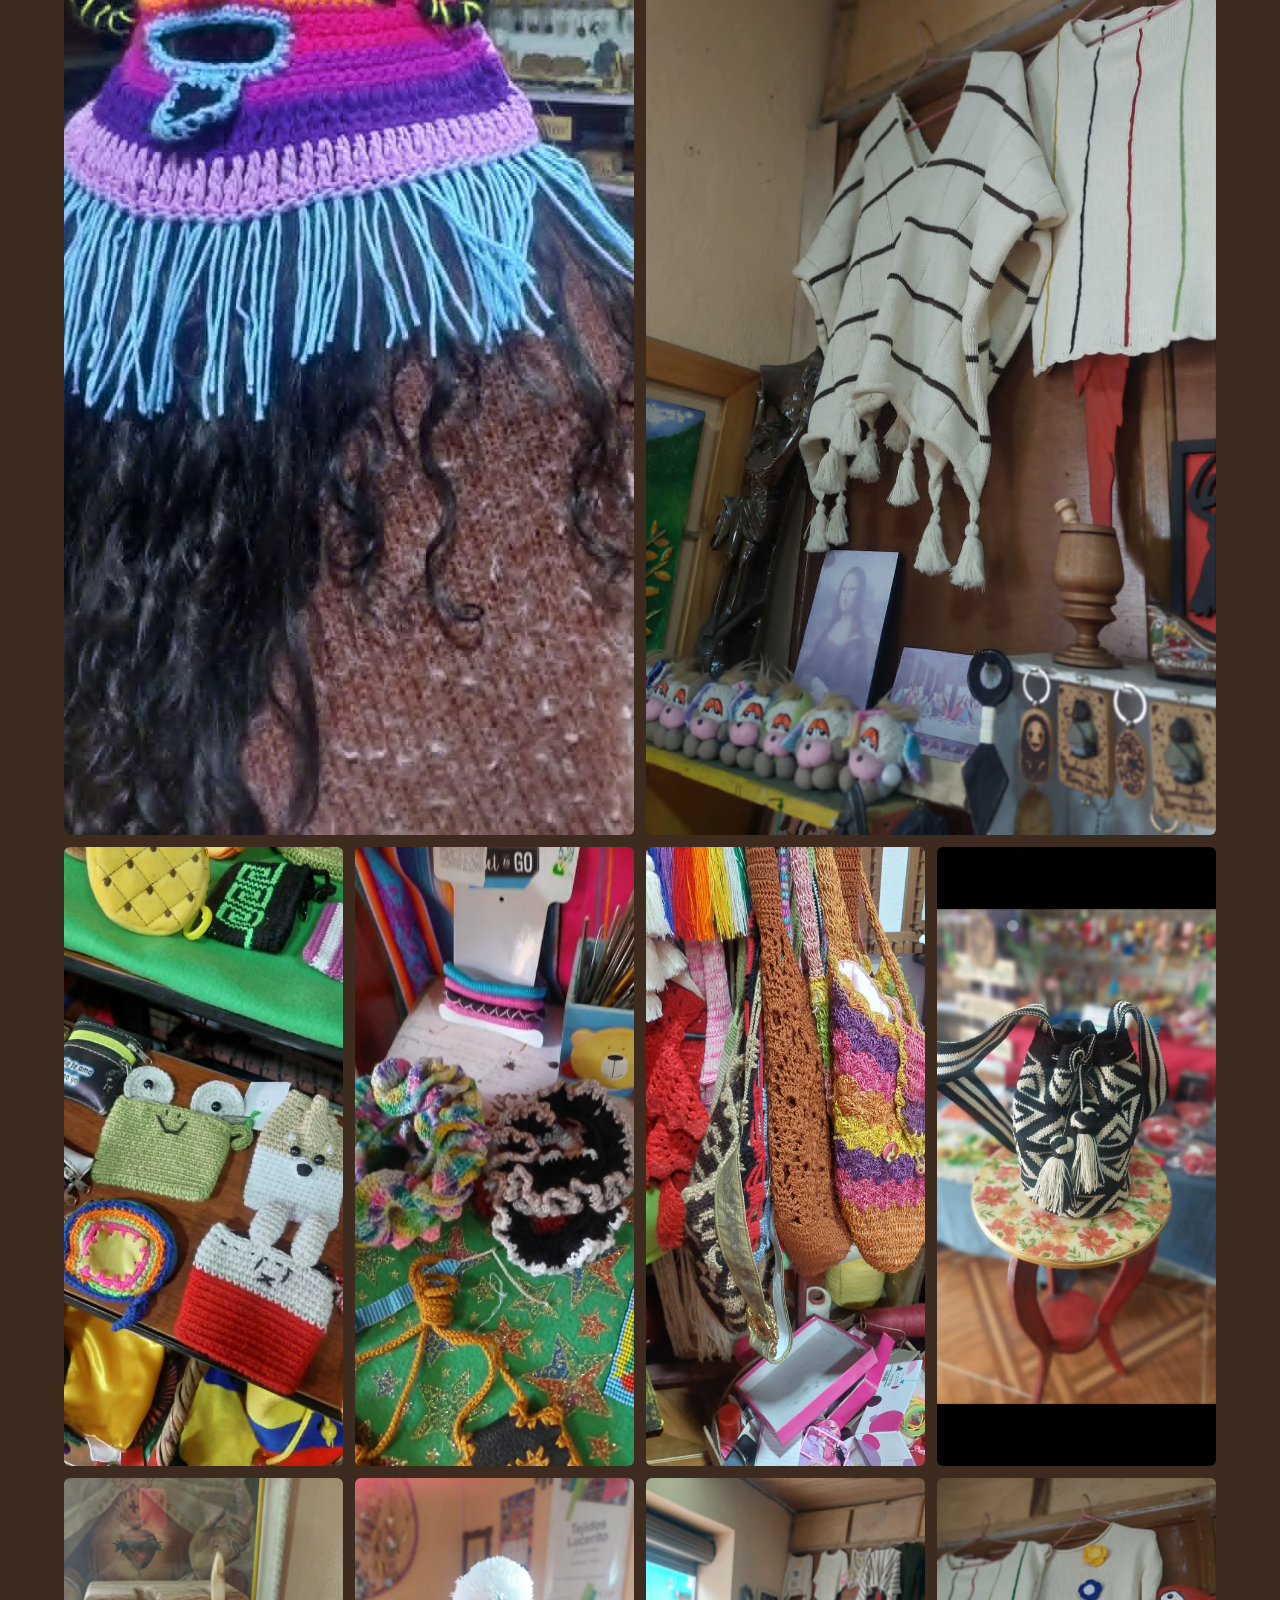
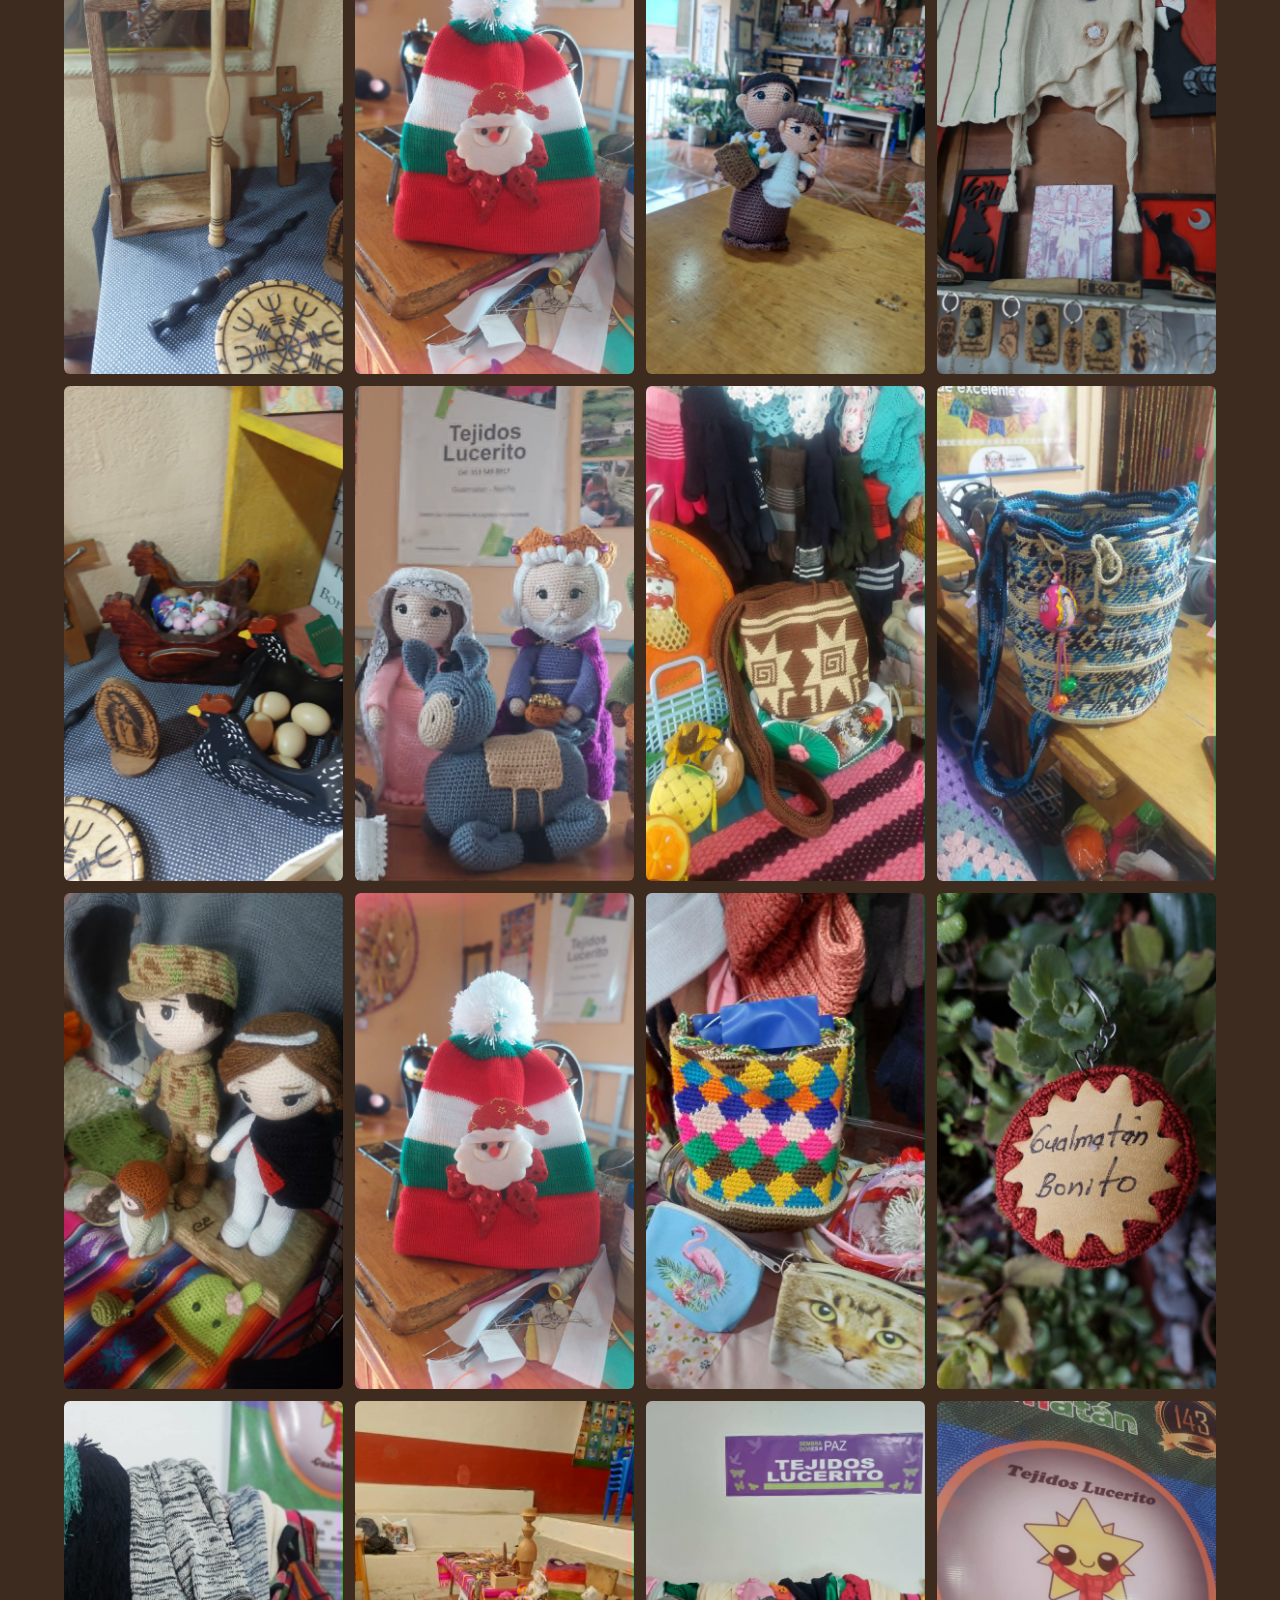
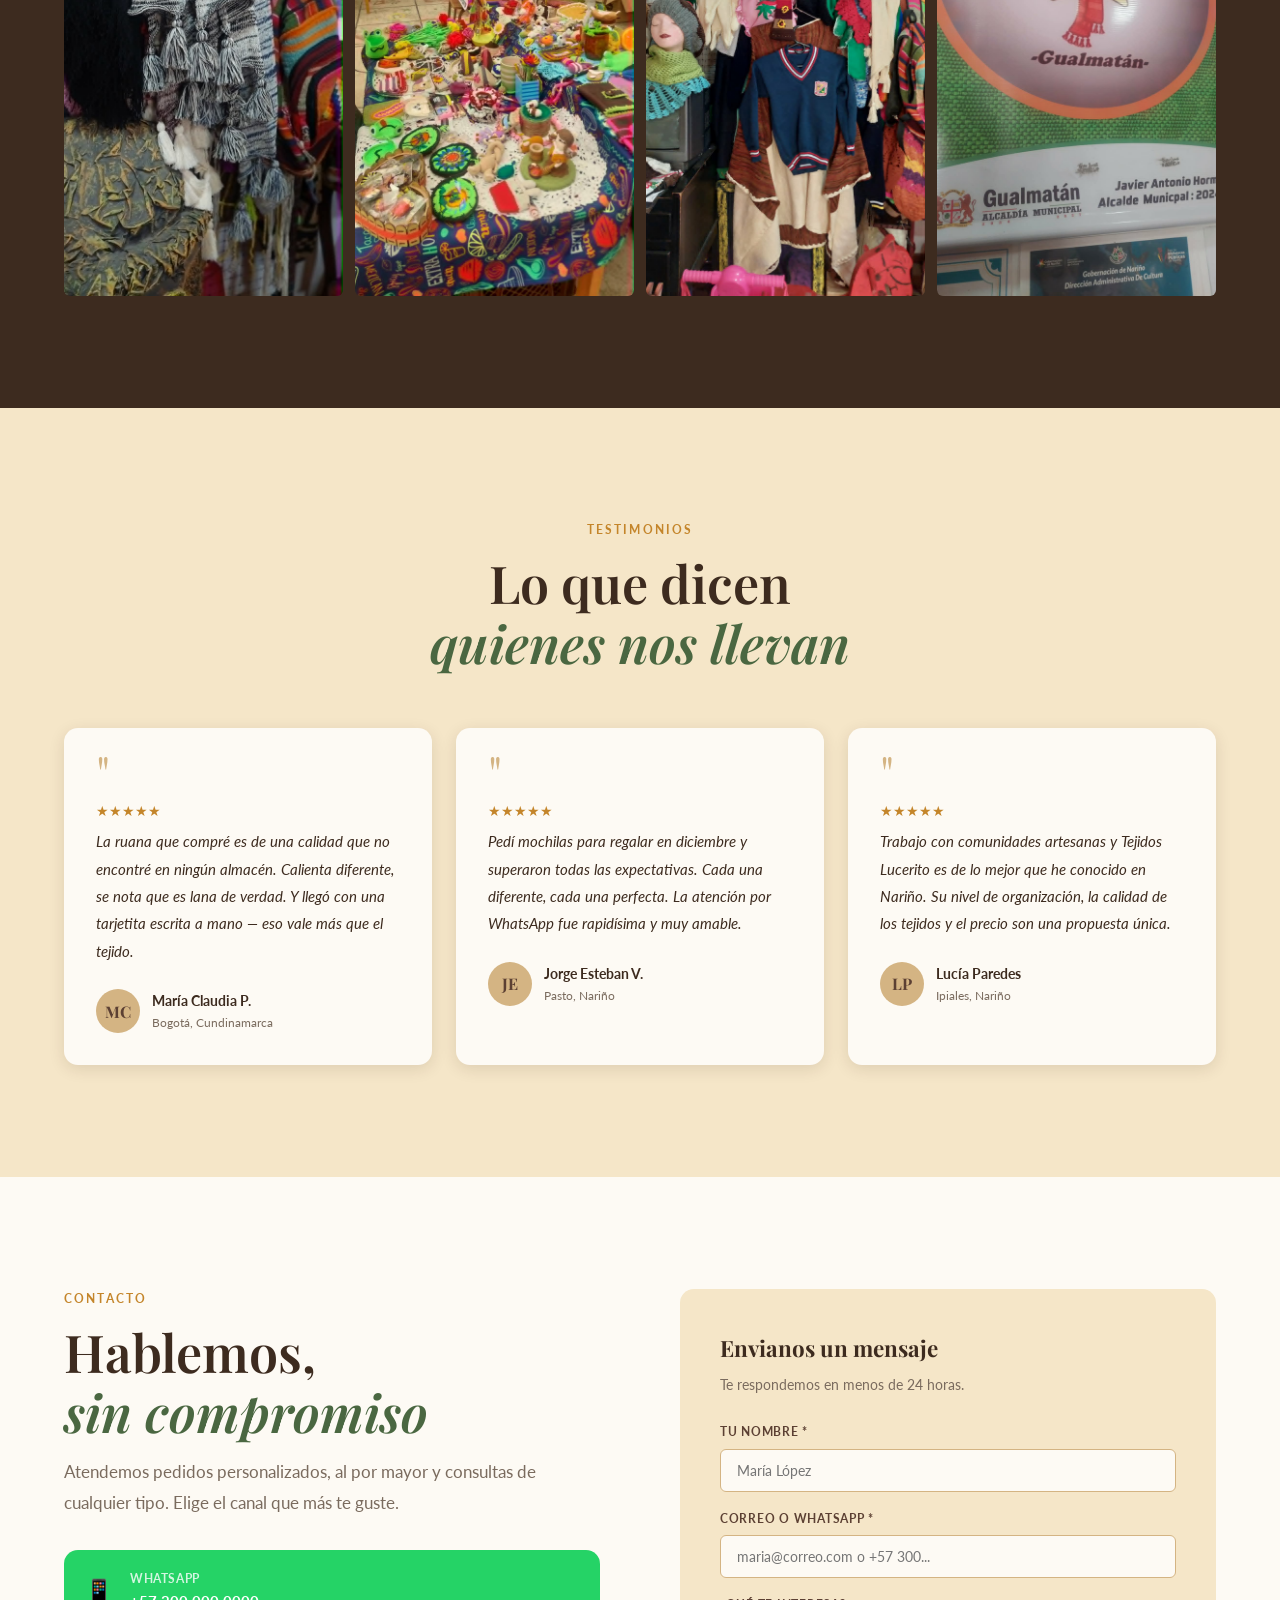
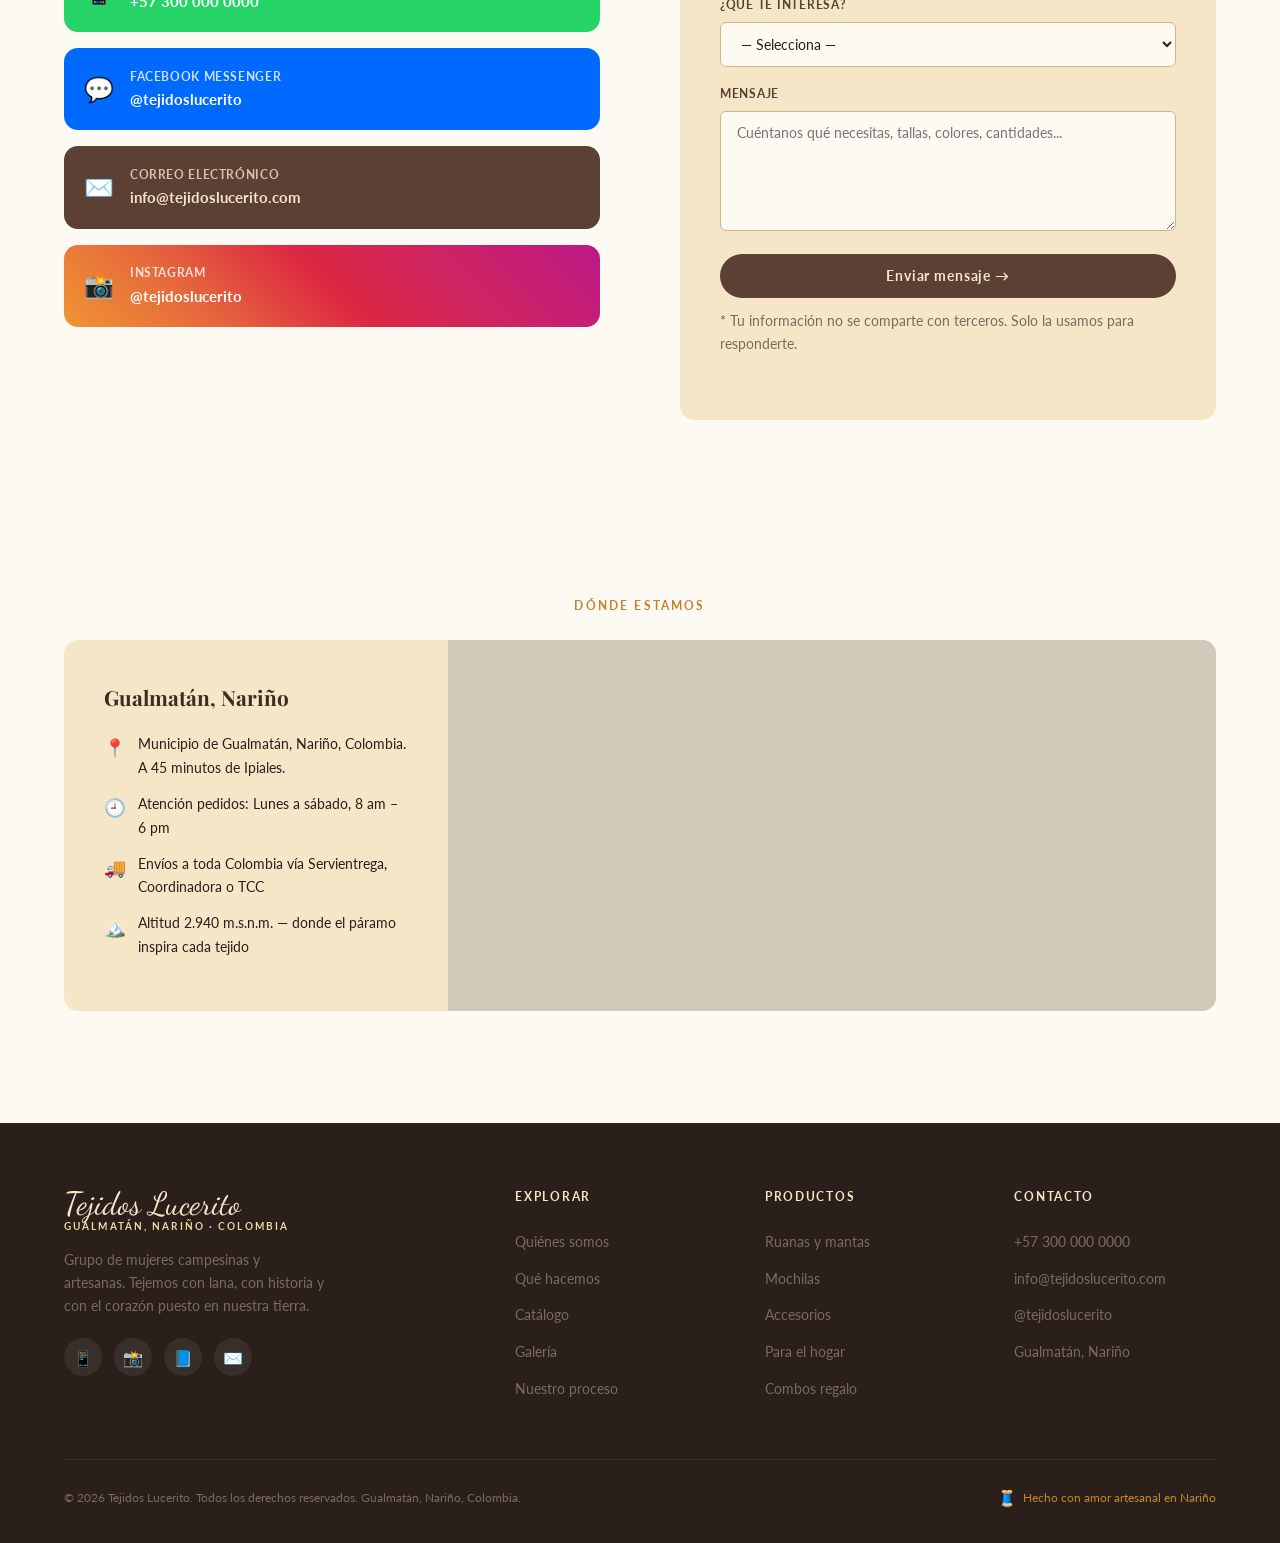
==== commit 12b33bec: "Fix: Reparar estructura HTML y referencias JS - Eliminar head/body duplicados - Agregar script src c" ====
--- a/lucerito_portfolio.html
+++ b/lucerito_portfolio.html
@@ -65,13 +65,8 @@
 <link rel="preconnect" href="https://fonts.googleapis.com">
 <link rel="preconnect" href="https://fonts.gstatic.com" crossorigin>
 <link href="https://fonts.googleapis.com/css2?family=Playfair+Display:ital,wght@0,400;0,600;0,700;1,400;1,600&family=Lato:wght@300;400;700&family=Dancing+Script:wght@600&display=swap" rel="stylesheet">
-<link rel="stylesheet" href="assets/css/styles.css"></head><body>
-<script>
-function imgOnError(el) {
-  el.onerror = null;
-  el.src = 'data:image/svg+xml,' + encodeURIComponent('<svg xmlns="http://www.w3.org/2000/svg" width="300" height="300" viewBox="0 0 300 300"><rect width="100%" height="100%" fill="%237A6B5E"/><text x="50%" y="50%" font-family="sans-serif" font-size="12" fill="%23F5E6C8" text-anchor="middle" dy="5">Imagen no disponible</text></svg>');
-}
-</script>
+<link rel="stylesheet" href="assets/css/styles.css">
+<link rel="preload" href="assets/js/main.js" as="script">
 </head>
 <body>
 <a href="#hero" class="skip-link">Saltar al contenido principal</a>
@@ -710,6 +705,6 @@
     </div>
   </div>
 </div>
-<div aria-live="polite" aria-atomic="true" class="sr-only" id="cart-notification"></div>
+<script src="assets/js/main.js"></script>
 </body>
 </html>
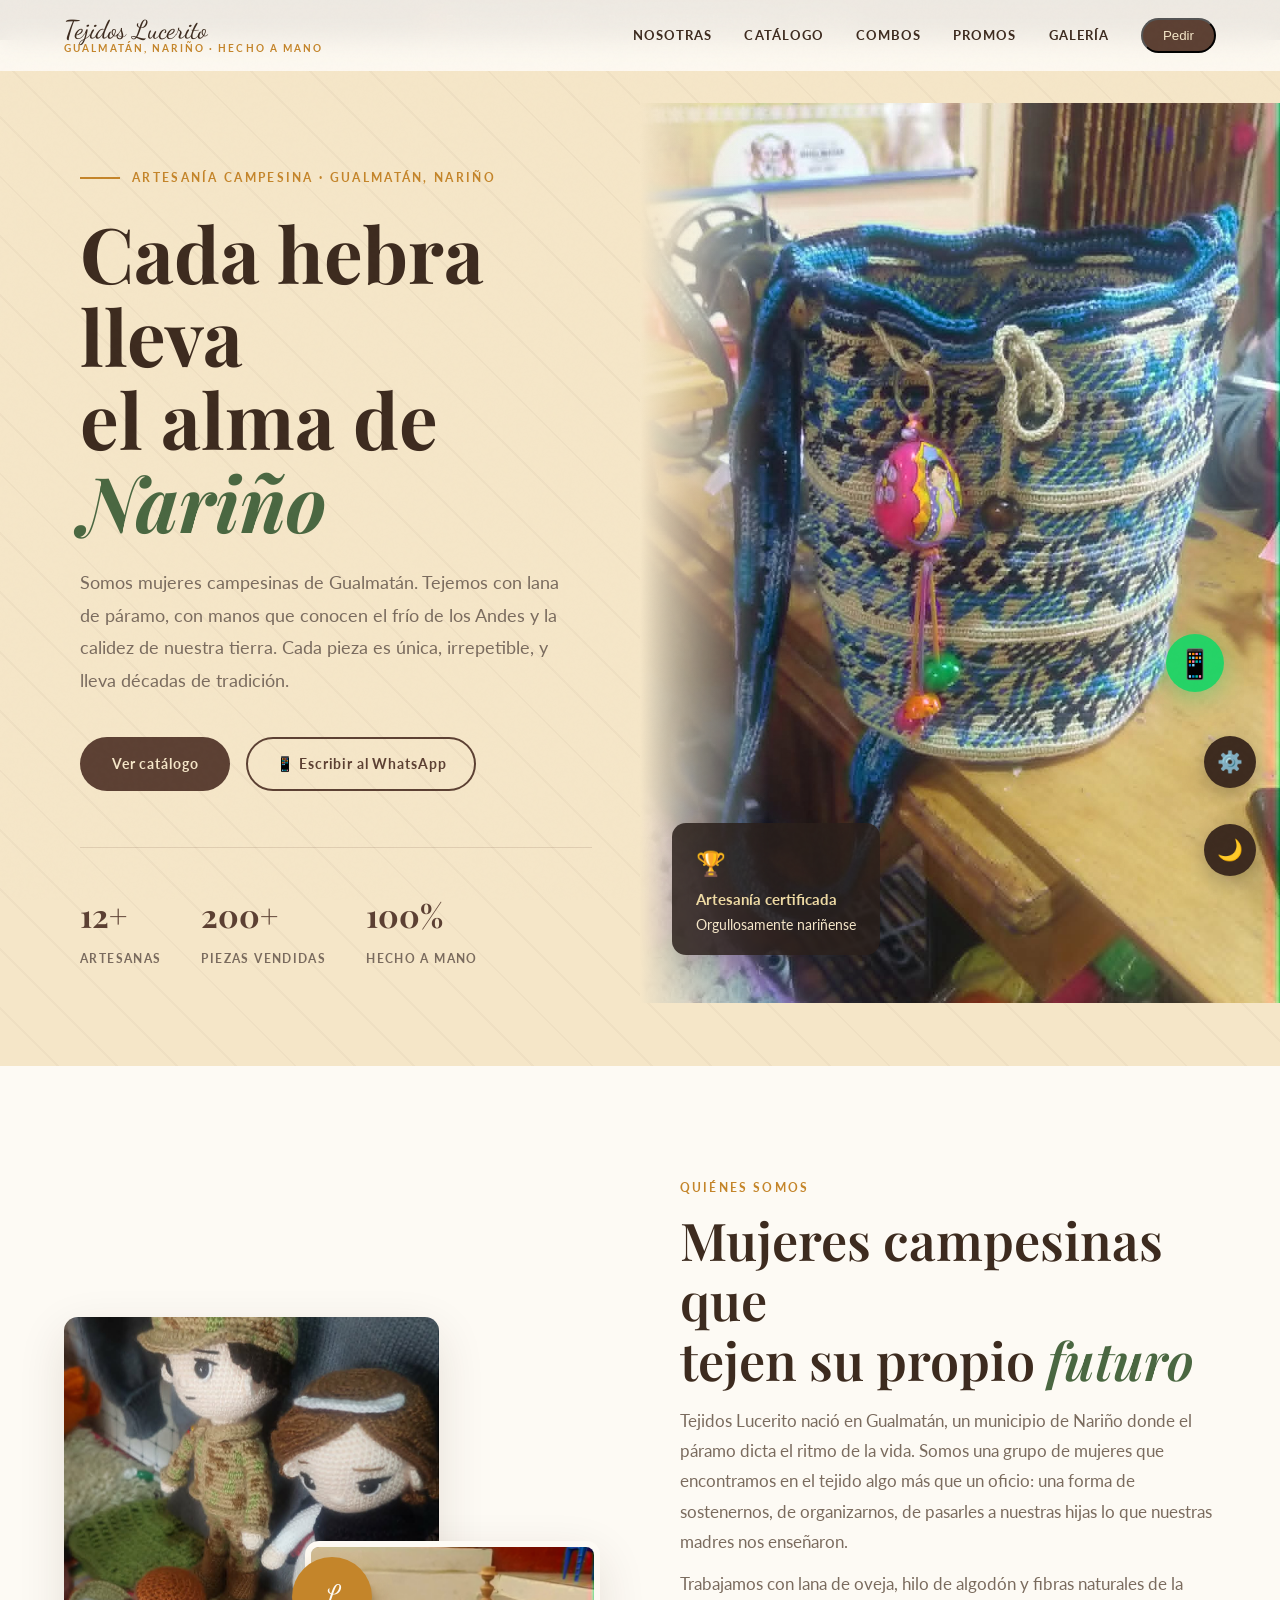
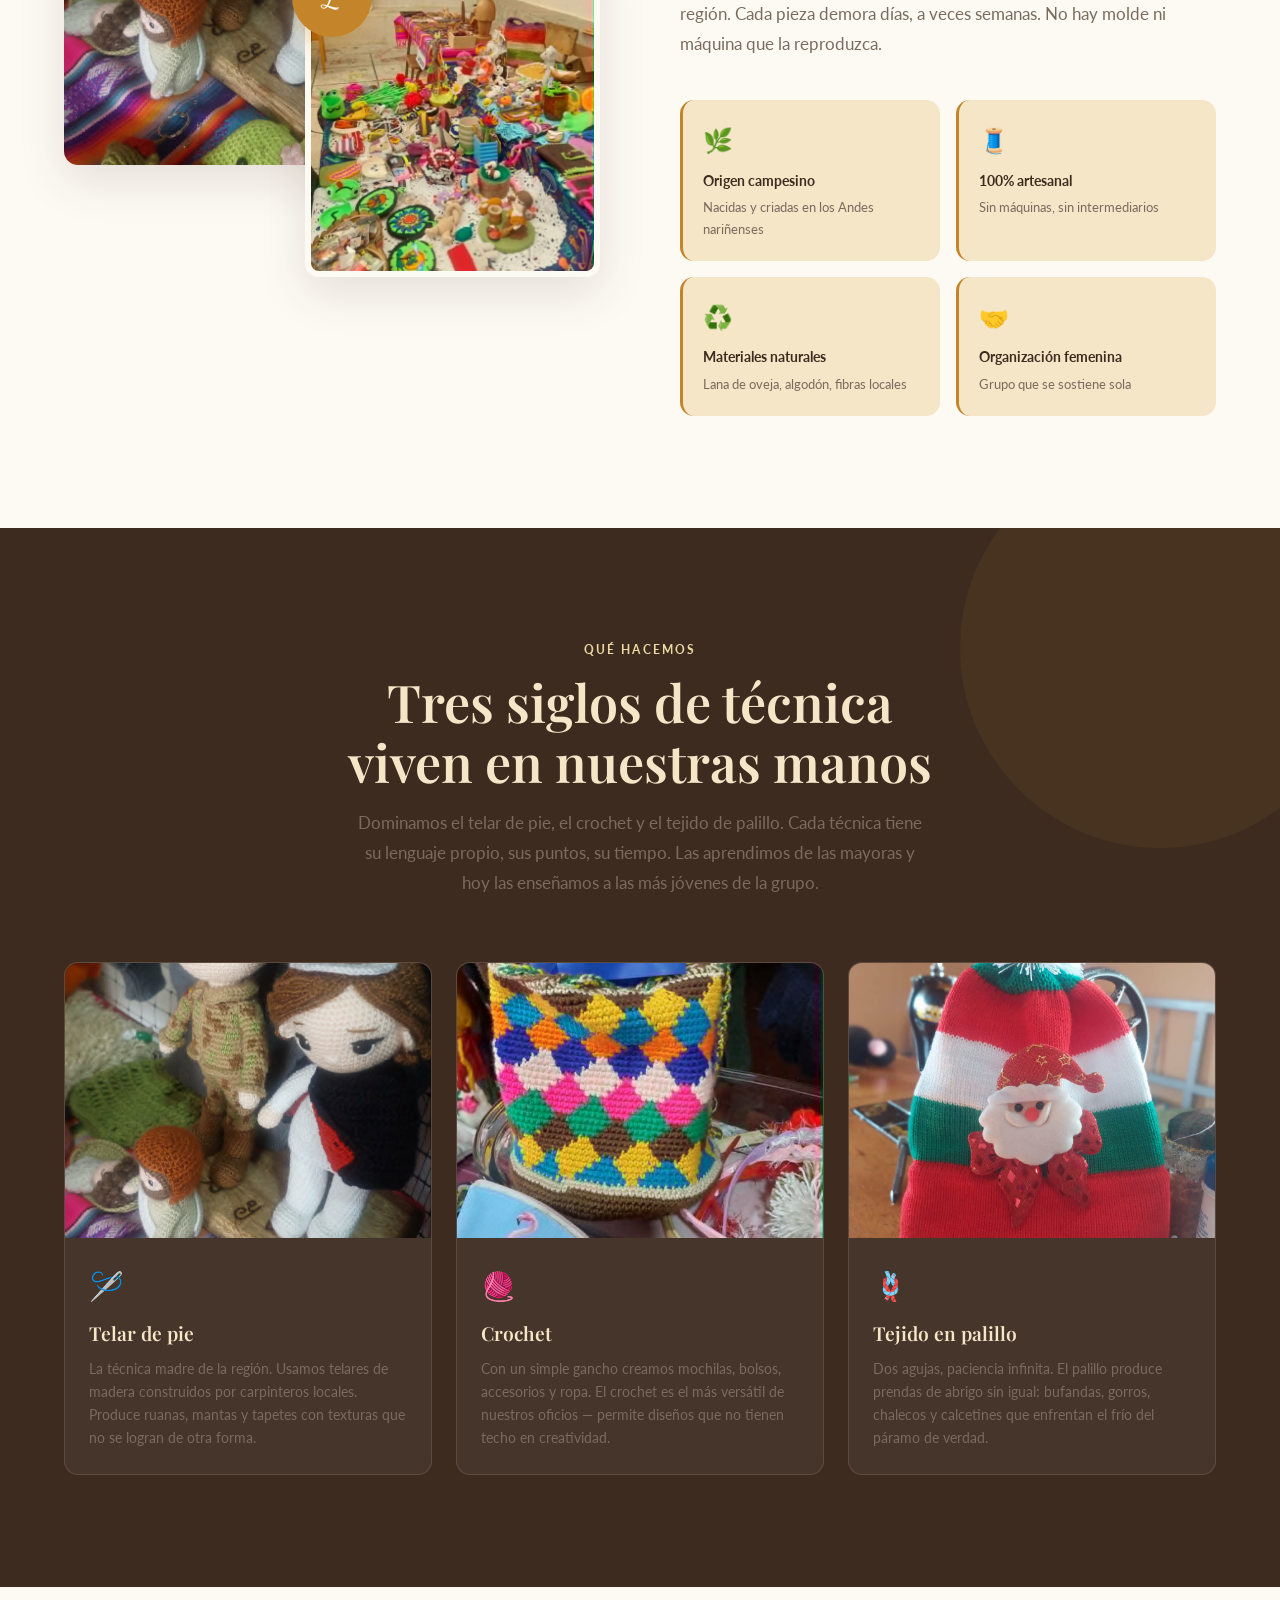
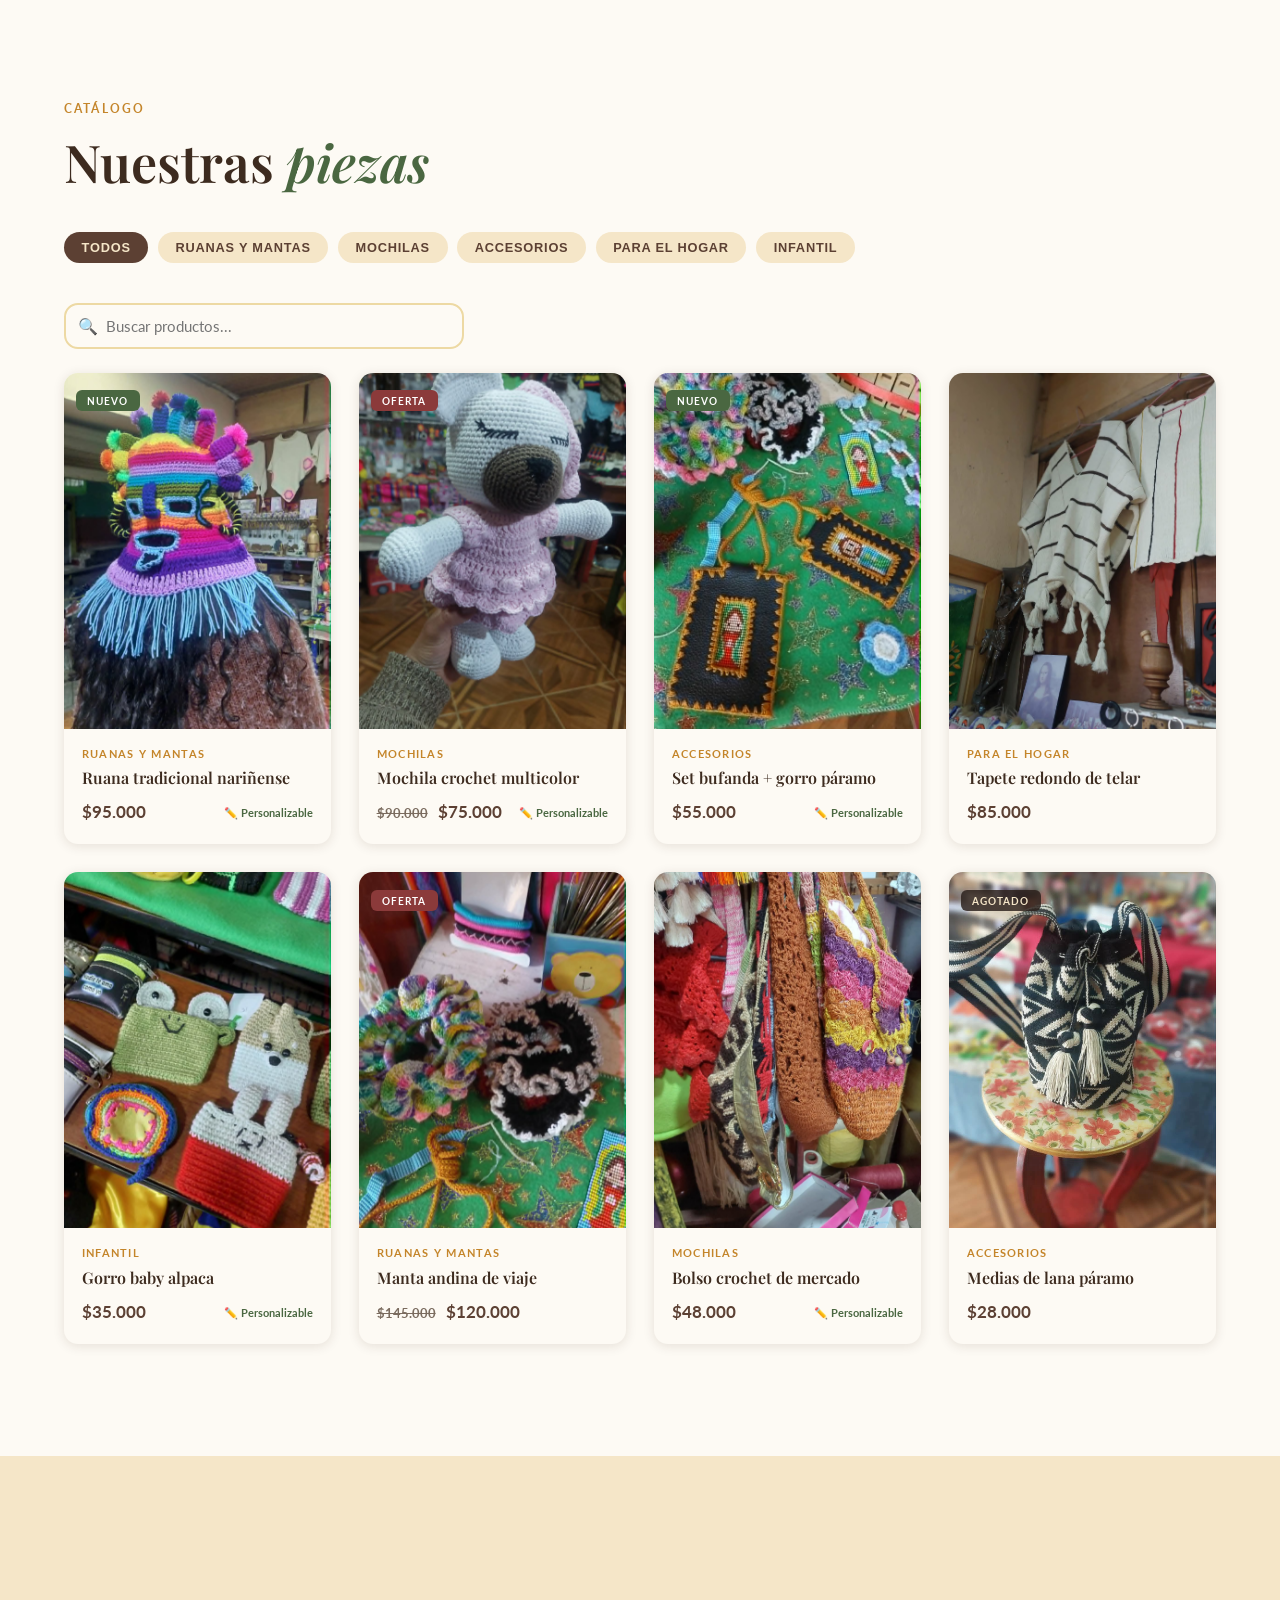
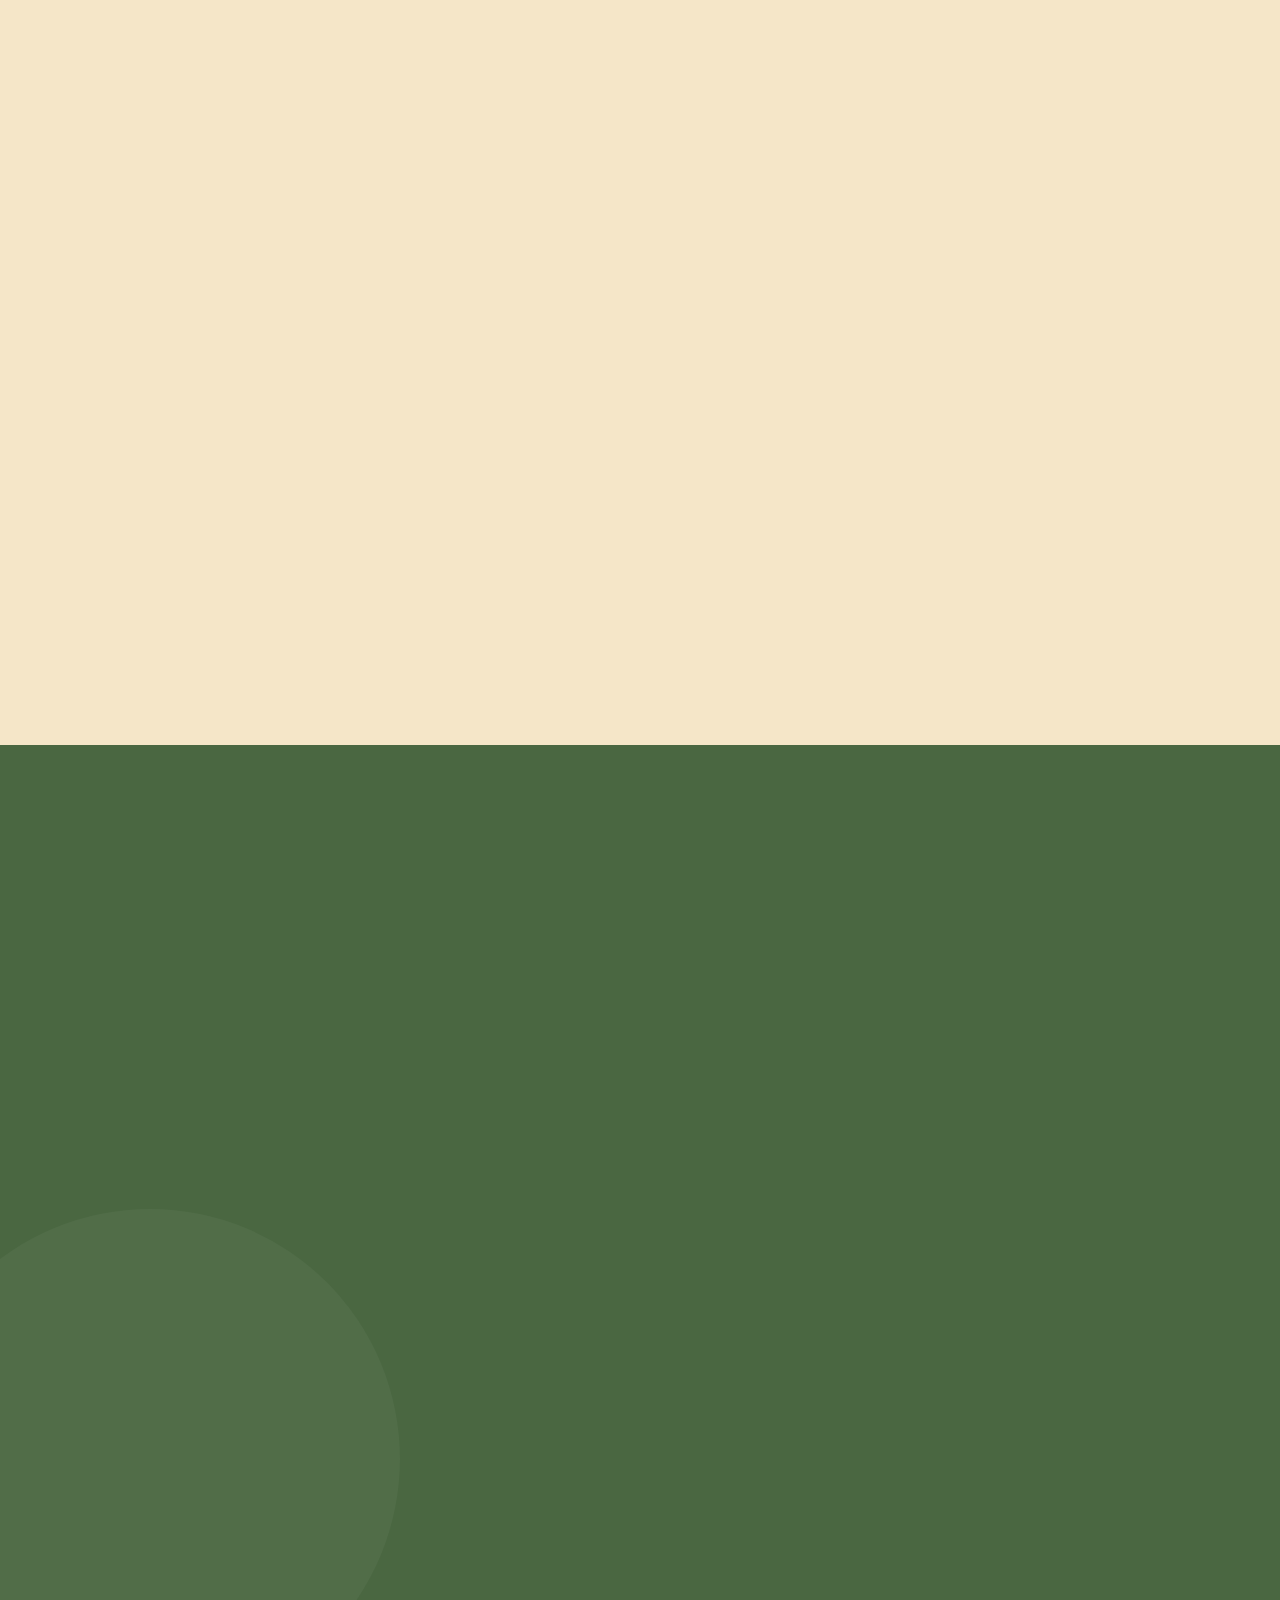
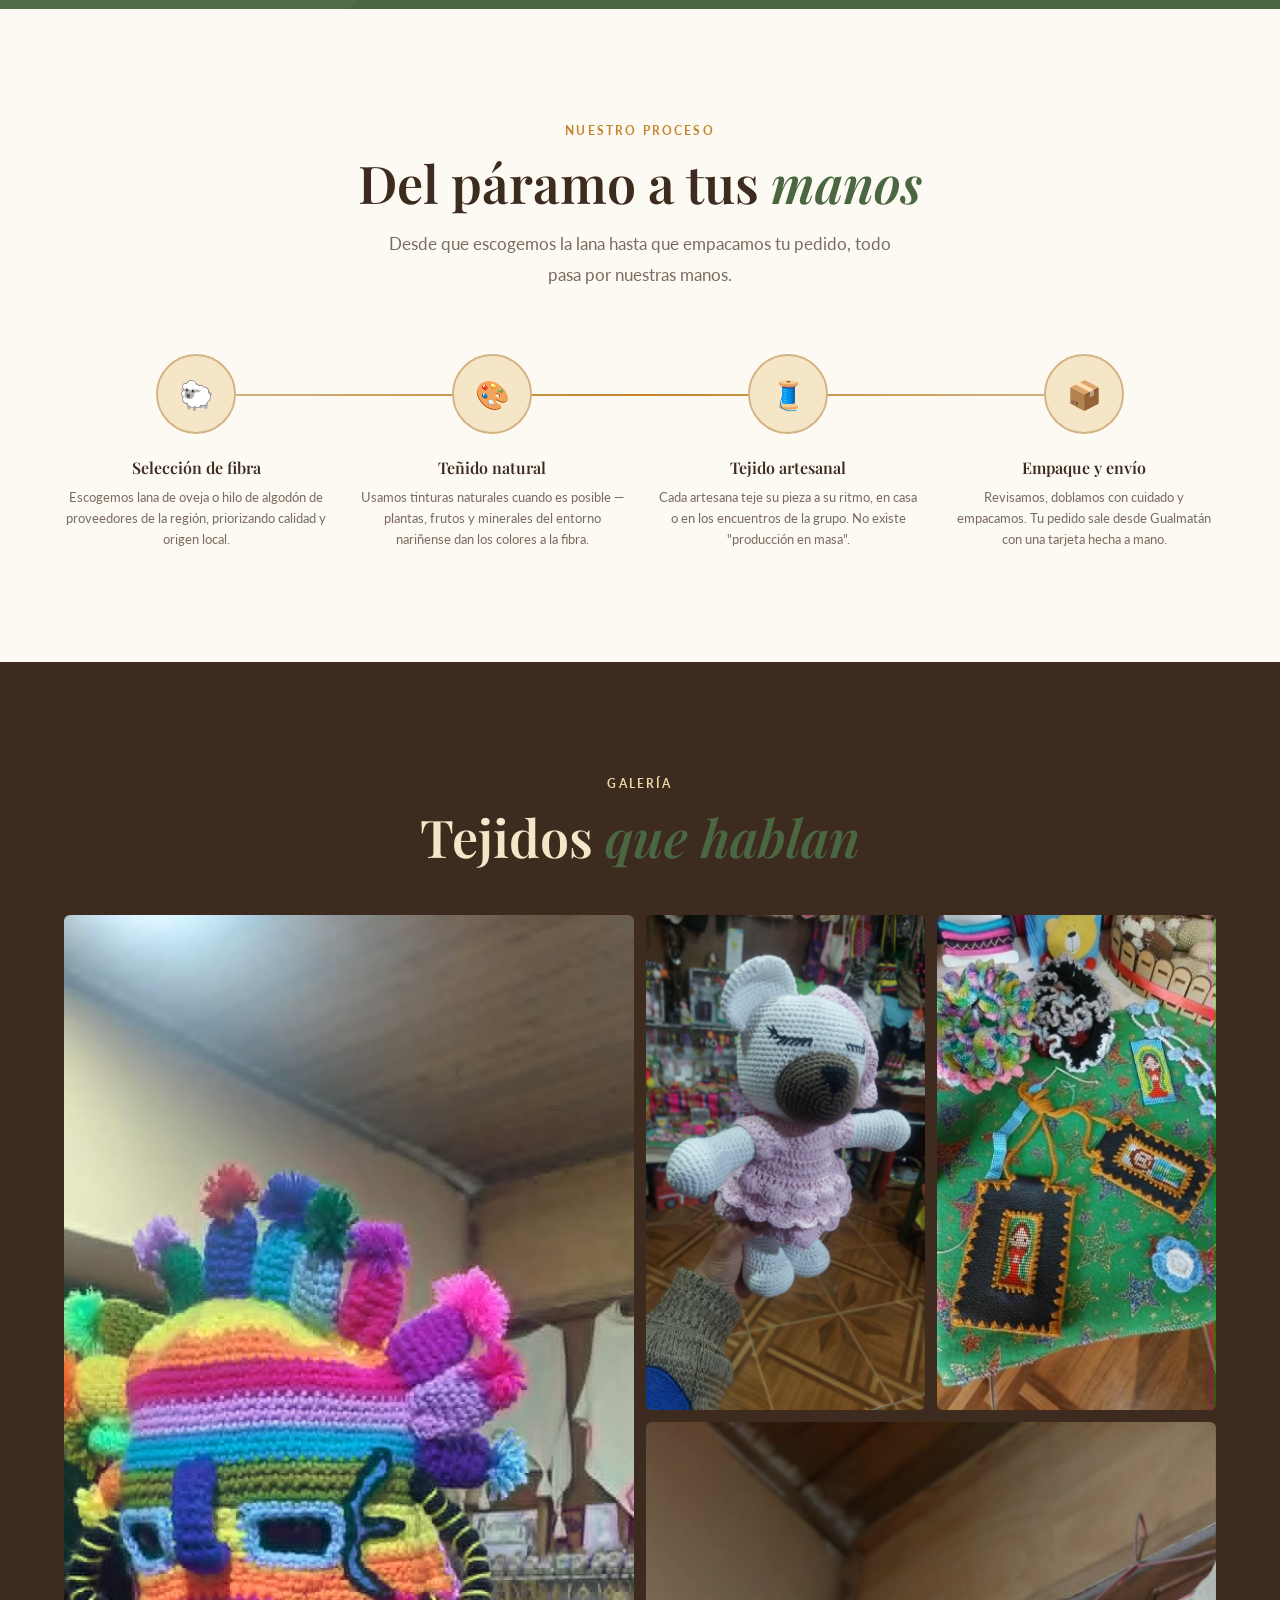
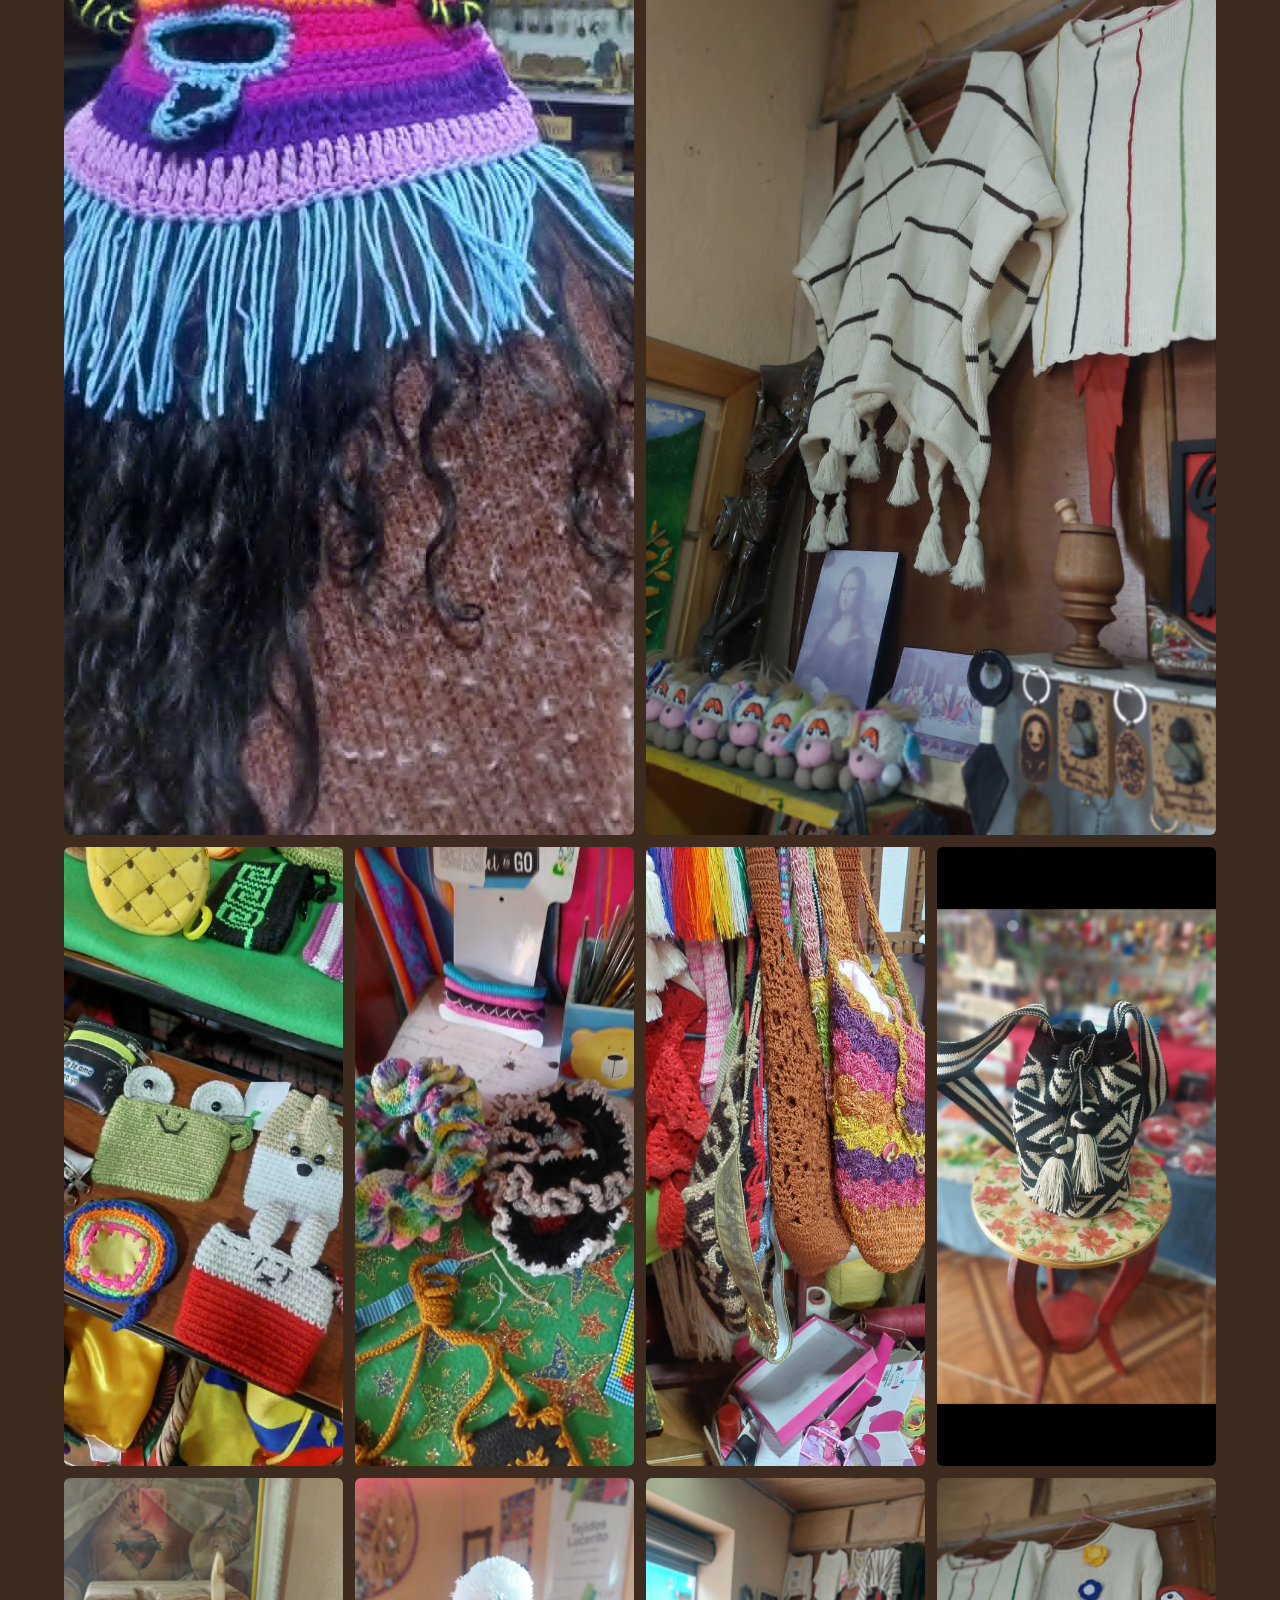
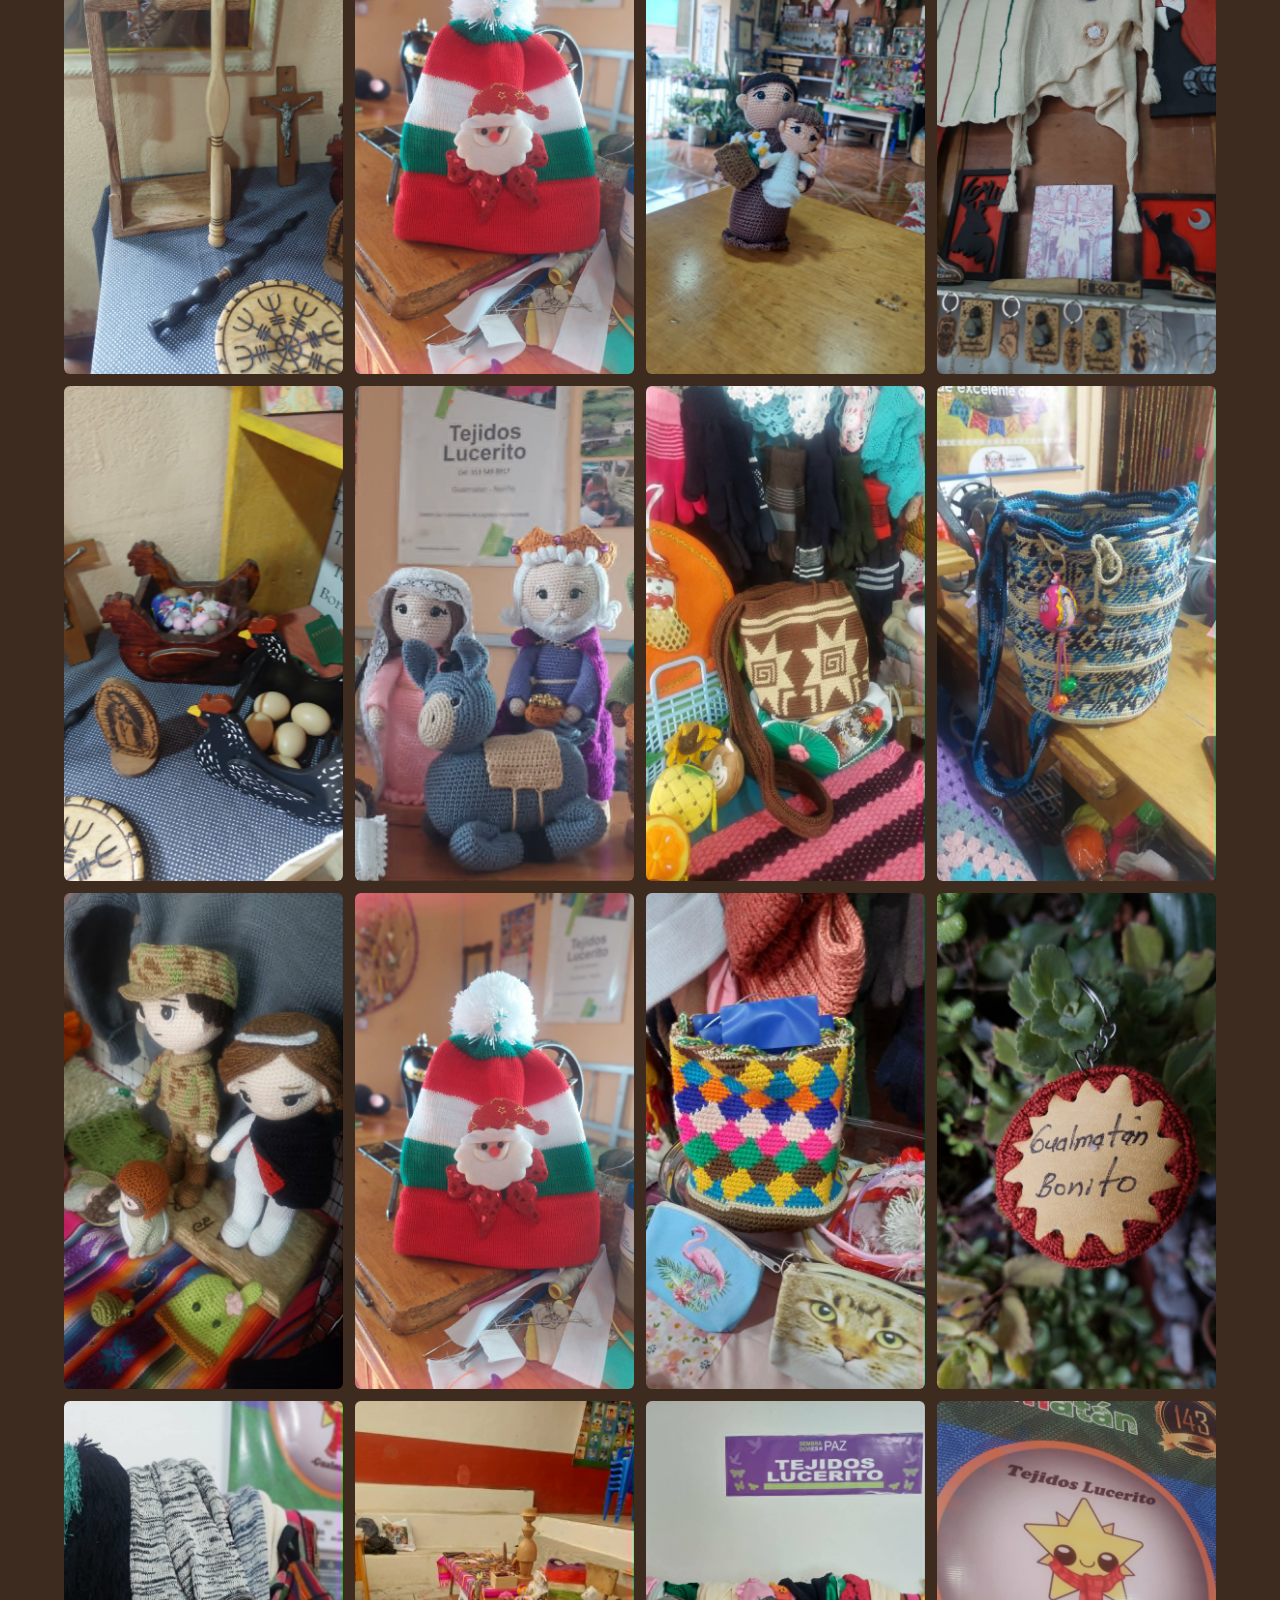
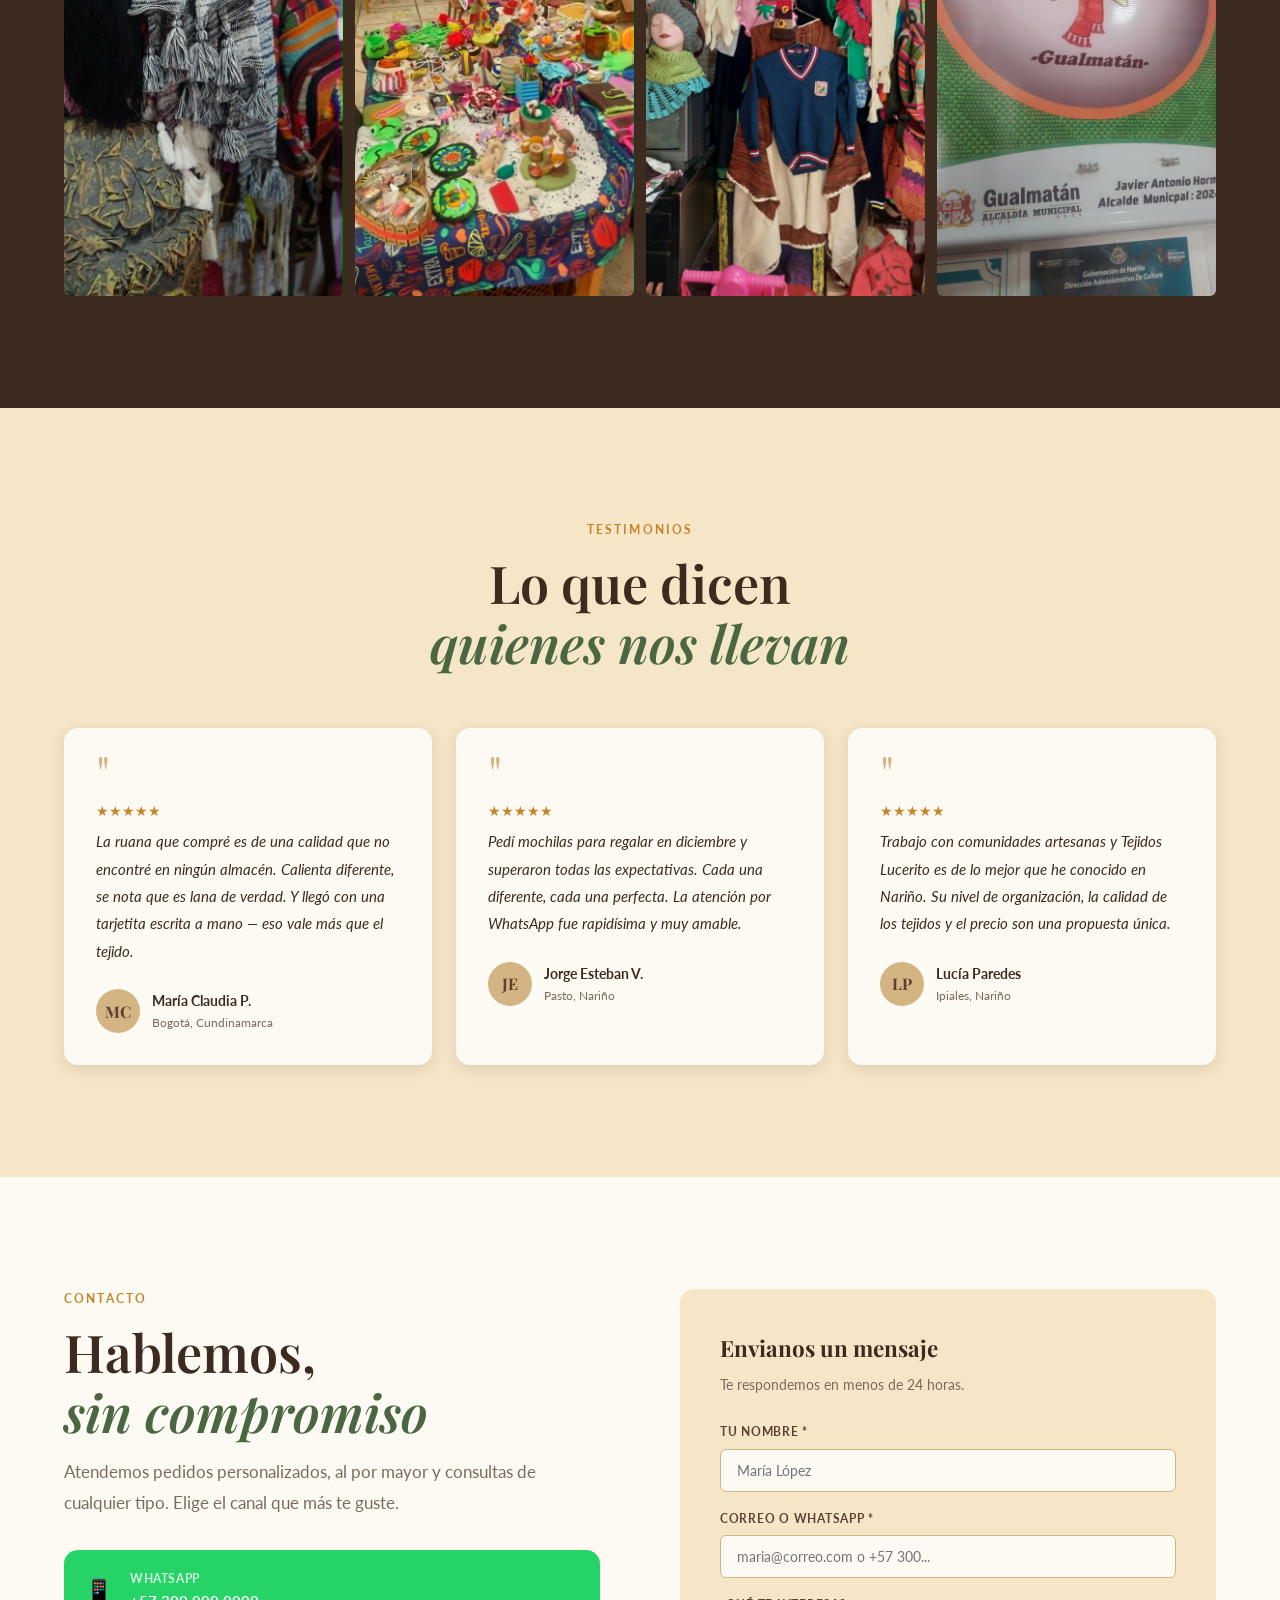
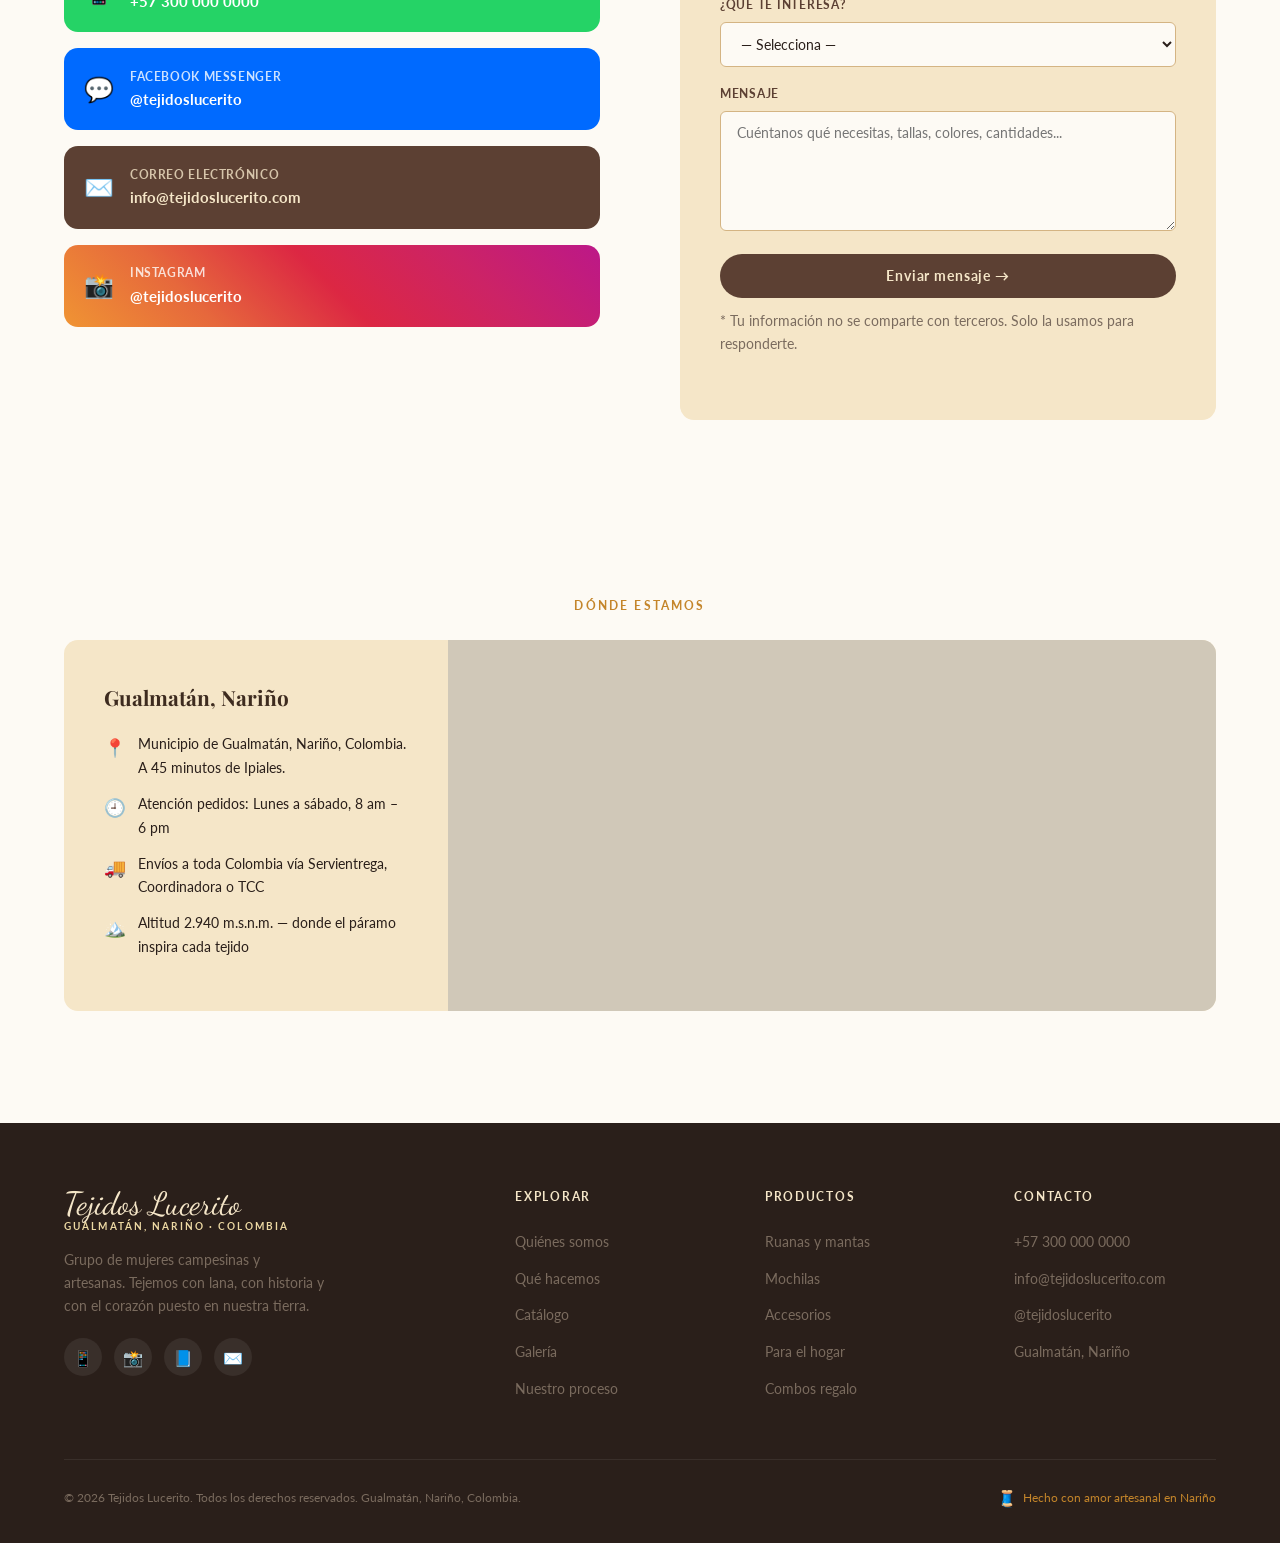
==== commit f89f58ac: "Fix: Botones flotantes visibles en desktop y móvil" ====
--- a/lucerito_portfolio.html
+++ b/lucerito_portfolio.html
@@ -92,7 +92,6 @@
       <button id="cart-btn" class="nav-cta" data-action="toggle-cart" aria-label="Abrir carrito">
         <span id="cart-count-label">Pedir</span>
       </button>
-      <button id="dark-mode-toggle" class="nav-cta" aria-label="Cambiar a modo oscuro" style="padding:0.5rem;font-size:1rem;">🌙</button>
     </div>
     <button class="hamburger" id="hamburger" aria-label="Abrir menú principal" aria-expanded="false" aria-controls="mobile-menu">
       <span></span><span></span><span></span>
@@ -629,6 +628,7 @@
   <a href="https://wa.me/573000000000?text=Hola%20Tejidos%20Lucerito!" class="float-wa-btn" target="_blank" rel="noopener" aria-label="Contactar por WhatsApp">📱</a>
 </div>
 <button id="admin-float-btn" data-action="admin-open" aria-label="Panel de administración" title="Administrar productos">⚙️</button>
+<button id="dark-mode-toggle" aria-label="Cambiar a modo oscuro">🌙</button>
 
 <!-- ADMIN MODAL -->
 <div id="admin-modal" role="dialog" aria-modal="true" aria-labelledby="admin-title" aria-hidden="true">
--- a/assets/css/styles.css
+++ b/assets/css/styles.css
@@ -153,6 +153,8 @@
   z-index: 1000;
   padding: 1rem 0;
   transition: var(--transition);
+  background: rgba(253,250,244,0.92);
+  backdrop-filter: blur(12px);
 }
 #nav.scrolled {
   background: rgba(253,250,244,0.96);
@@ -684,27 +686,6 @@
   color: var(--verde-paramo);
   font-weight: 700;
 }
-
-/* ===== ADMIN TOGGLE ===== */
-#admin-float-btn {
-  position: fixed;
-  bottom: 7rem;
-  right: 1.5rem;
-  width: 52px; height: 52px;
-  background: var(--tierra-deep);
-  color: var(--crema);
-  border: none;
-  border-radius: 50%;
-  font-size: 1.3rem;
-  cursor: pointer;
-  box-shadow: 0 6px 20px rgba(0,0,0,0.25);
-  transition: var(--transition);
-  z-index: 800;
-  display: flex;
-  align-items: center;
-  justify-content: center;
-}
-#admin-float-btn:hover { background: var(--tierra); transform: scale(1.1); }
 
 /* Admin Modal */
 #admin-modal {
@@ -1357,15 +1338,12 @@
 .footer-craft span { font-size: 1rem; }
 
 /* ===== FLOAT BUTTONS ===== */
+/* WhatsApp button */
 #float-wa {
   position: fixed;
-  bottom: 1.5rem;
+  bottom: 13rem;
   right: 1.5rem;
   z-index: 800;
-  display: flex;
-  flex-direction: column;
-  align-items: flex-end;
-  gap: 0.75rem;
 }
 .float-wa-btn {
   width: 58px; height: 58px;
@@ -1395,6 +1373,48 @@
   pointer-events: none;
 }
 #float-wa:hover .float-wa-tooltip { opacity: 1; transform: translateX(0); }
+
+/* Admin button */
+#admin-float-btn {
+  position: fixed;
+  bottom: 7rem;
+  right: 1.5rem;
+  width: 52px; height: 52px;
+  background: var(--tierra-deep);
+  color: var(--crema);
+  border: none;
+  border-radius: 50%;
+  font-size: 1.3rem;
+  cursor: pointer;
+  box-shadow: 0 6px 20px rgba(0,0,0,0.25);
+  transition: var(--transition);
+  z-index: 800;
+  display: flex;
+  align-items: center;
+  justify-content: center;
+}
+#admin-float-btn:hover { background: var(--tierra); transform: scale(1.1); }
+
+/* Dark mode toggle */
+#dark-mode-toggle {
+  position: fixed;
+  bottom: 1.5rem;
+  right: 1.5rem;
+  width: 52px; height: 52px;
+  background: var(--tierra-deep);
+  color: var(--crema);
+  border: none;
+  border-radius: 50%;
+  font-size: 1.3rem;
+  cursor: pointer;
+  box-shadow: 0 6px 20px rgba(0,0,0,0.25);
+  transition: var(--transition);
+  z-index: 800;
+  display: flex;
+  align-items: center;
+  justify-content: center;
+}
+#dark-mode-toggle:hover { background: var(--tierra); transform: scale(1.1); }
 
 /* ===== LIGHTBOX ===== */
 #lightbox {
@@ -1699,1556 +1719,3 @@
   --sombra: rgba(0,0,0,0.4);
   --rojo-nudo: #C95A5A;
 }
-#dark-mode-toggle {
-  background: none; border: 2px solid var(--crema-warm); border-radius: var(--radius-sm);
-  cursor: pointer; font-size: 1.1rem; line-height: 1; padding: 0.35rem 0.5rem;
-  color: var(--tierra); transition: var(--transition);
-}
-#dark-mode-toggle:hover { background: var(--crema-warm); }
-
-/* Utility */
-.hidden { display: none !important; }
-
-</style>
-</head>
-<body>
-<a href="#hero" class="skip-link">Saltar al contenido principal</a>
-
-<!-- ANNOUNCEMENT BAR -->
-<div id="announcement-bar">
-  🎁 Envíos a todo Colombia — Personalización disponible — <a href="#contacto">Escríbenos</a>
-</div>
-
-<!-- NAV -->
-<nav id="nav">
-  <div class="nav-inner">
-    <a href="#hero" class="nav-logo" aria-label="Tejidos Lucerito inicio">
-      <span class="nav-logo-name">Tejidos Lucerito</span>
-      <span class="nav-logo-sub">Gualmatán, Nariño · Hecho a mano</span>
-    </a>
-    <div class="nav-links">
-      <a href="#quienes-somos">Nosotras</a>
-      <a href="#catalogo">Catálogo</a>
-      <a href="#combos">Combos</a>
-      <a href="#promociones">Promos</a>
-      <a href="#galeria">Galería</a>
-      <button id="dark-mode-toggle" aria-label="Cambiar tema oscuro/claro" title="Modo oscuro">☀️</button>
-      <button id="cart-btn" class="nav-cta" data-action="toggle-cart" aria-label="Abrir carrito">
-        <span id="cart-count-label">Pedir</span>
-      </button>
-      <button id="dark-mode-toggle" class="nav-cta" aria-label="Cambiar a modo oscuro" style="padding:0.5rem;font-size:1rem;">🌙</button>
-    </div>
-    <button class="hamburger" id="hamburger" aria-label="Menú" aria-expanded="false">
-      <span></span><span></span><span></span>
-    </button>
-  </div>
-</nav>
-
-<!-- MOBILE MENU -->
-<div class="mobile-menu" id="mobile-menu" role="dialog" aria-label="Menú principal">
-  <a href="#quienes-somos" class="mobile-link">Nosotras</a>
-  <a href="#que-hacemos" class="mobile-link">Qué hacemos</a>
-  <a href="#catalogo" class="mobile-link">Catálogo</a>
-  <a href="#combos" class="mobile-link">Combos</a>
-  <a href="#promociones" class="mobile-link">Promos</a>
-  <a href="#galeria" class="mobile-link">Galería</a>
-  <a href="#contacto" class="mobile-link">Contacto</a>
-  <button class="mobile-link" data-action="toggle-cart" style="background:none;border:none;cursor:pointer;font-family:inherit;font-size:inherit;color:inherit;width:100%;text-align:left;padding:0.85rem 1.5rem;display:flex;align-items:center;gap:0.5rem;">🛒 Carrito</button>
-</div>
-
-<!-- HERO -->
-<section id="hero" aria-label="Portada principal">
-  <div class="hero-bg-pattern" aria-hidden="true"></div>
-  <div class="hero-content">
-    <div class="hero-eyebrow">
-      <div class="hero-eyebrow-line"></div>
-      <span class="hero-eyebrow-text">Artesanía campesina · Gualmatán, Nariño</span>
-    </div>
-    <h1 class="hero-title">
-      Cada hebra lleva<br>
-      el alma de <em>Nariño</em>
-    </h1>
-    <p class="hero-desc">
-      Somos mujeres campesinas de Gualmatán. Tejemos con lana de páramo,
-      con manos que conocen el frío de los Andes y la calidez de nuestra tierra.
-      Cada pieza es única, irrepetible, y lleva décadas de tradición.
-    </p>
-    <div class="hero-actions">
-      <a href="#catalogo" class="btn-primary">Ver catálogo</a>
-      <a href="https://wa.me/573000000000?text=Hola!%20Vi%20su%20portafolio%20y%20quisiera%20más%20información%20sobre%20sus%20tejidos." class="btn-outline" target="_blank" rel="noopener">📱 Escribir al WhatsApp</a>
-    </div>
-    <div class="hero-stats">
-      <div class="hero-stat">
-        <span class="hero-stat-num">12+</span>
-        <span class="hero-stat-label">Artesanas</span>
-      </div>
-      <div class="hero-stat">
-        <span class="hero-stat-num">200+</span>
-        <span class="hero-stat-label">Piezas vendidas</span>
-      </div>
-      <div class="hero-stat">
-        <span class="hero-stat-num">100%</span>
-        <span class="hero-stat-label">Hecho a mano</span>
-      </div>
-    </div>
-  </div>
-  <div class="hero-visual" aria-hidden="true">
-    <img
-      src="assets/images/og-image.jpg"
-      alt="Artesana tejiendo en Gualmatán"
-      class="hero-img-main"
-      loading="eager"
-      fetchpriority="high"
-    >
-    <div class="hero-img-overlay"></div>
-    <div class="hero-badge">
-      <div class="hero-badge-icon">🏆</div>
-      <div class="hero-badge-text">
-        <div class="hero-badge-strong">Artesanía certificada</div>
-        Orgullosamente nariñense
-      </div>
-    </div>
-  </div>
-</section>
-
-<!-- QUIENES SOMOS -->
-<section id="quienes-somos" aria-labelledby="qs-title">
-  <div class="container">
-    <div class="quienes-grid">
-      <div class="quienes-images reveal">
-        <img
-          src="assets/images/prod-placeholder.jpg"
-          alt="Mujeres artesanas de Tejidos Lucerito en Gualmatán, Nariño"
-          class="quienes-img-1"
-          loading="lazy"
-        >
-        <img
-          src="assets/images/tecnica-tejido.jpg"
-          alt="Detalle de tejido artesanal tradicional nariñense"
-          class="quienes-img-2"
-          loading="lazy"
-        >
-        <div class="quienes-ornament" aria-hidden="true">L</div>
-      </div>
-      <div class="reveal reveal-delay-2">
-        <div class="section-label">Quiénes somos</div>
-        <h2 class="section-title" id="qs-title">
-          Mujeres campesinas que<br>
-          tejen su propio <em>futuro</em>
-        </h2>
-        <p class="section-desc">
-          Tejidos Lucerito nació en Gualmatán, un municipio de Nariño donde el páramo
-          dicta el ritmo de la vida. Somos una asociación de mujeres que encontramos
-          en el tejido algo más que un oficio: una forma de sostenernos, de organizarnos,
-          de pasarles a nuestras hijas lo que nuestras madres nos enseñaron.
-        </p>
-        <p class="section-desc" style="margin-top:0.75rem;">
-          Trabajamos con lana de oveja, hilo de algodón y fibras naturales de la región.
-          Cada pieza demora días, a veces semanas. No hay molde ni máquina que la reproduzca.
-        </p>
-        <div class="quienes-values">
-          <div class="valor-card reveal reveal-delay-1">
-            <div class="valor-icon">🌿</div>
-            <div class="valor-name">Origen campesino</div>
-            <div class="valor-desc">Nacidas y criadas en los Andes nariñenses</div>
-          </div>
-          <div class="valor-card reveal reveal-delay-2">
-            <div class="valor-icon">🧵</div>
-            <div class="valor-name">100% artesanal</div>
-            <div class="valor-desc">Sin máquinas, sin intermediarios</div>
-          </div>
-          <div class="valor-card reveal reveal-delay-3">
-            <div class="valor-icon">♻️</div>
-            <div class="valor-name">Materiales naturales</div>
-            <div class="valor-desc">Lana de oveja, algodón, fibras locales</div>
-          </div>
-          <div class="valor-card reveal reveal-delay-4">
-            <div class="valor-icon">🤝</div>
-            <div class="valor-name">Organización femenina</div>
-            <div class="valor-desc">Asociación que se sostiene sola</div>
-          </div>
-        </div>
-      </div>
-    </div>
-  </div>
-</section>
-
-<!-- QUE HACEMOS -->
-<section id="que-hacemos" aria-labelledby="qh-title">
-  <div class="container">
-    <header class="que-hacemos-header reveal">
-      <div class="section-label">Qué hacemos</div>
-      <h2 class="section-title" id="qh-title">
-        Tres siglos de técnica<br>
-        viven en nuestras manos
-      </h2>
-      <p class="section-desc">
-        Dominamos el telar de pie, el crochet y el tejido de palillo. Cada técnica tiene su
-        lenguaje propio, sus puntos, su tiempo. Las aprendimos de las mayoras y hoy
-        las enseñamos a las más jóvenes de la asociación.
-      </p>
-    </header>
-    <div class="tecnicas-grid">
-      <article class="tecnica-card reveal reveal-delay-1">
-        <div class="tecnica-img-wrap">
-          <img src="assets/images/tecnica-telar.jpg" alt="Telar de pie artesanal nariñense" loading="lazy">
-        </div>
-        <div class="tecnica-body">
-          <div class="tecnica-icon">🪡</div>
-          <h3 class="tecnica-name">Telar de pie</h3>
-          <p class="tecnica-desc">La técnica madre de la región. Usamos telares de madera construidos por carpinteros locales. Produce ruanas, mantas y tapetes con texturas que no se logran de otra forma.</p>
-        </div>
-      </article>
-      <article class="tecnica-card reveal reveal-delay-2">
-        <div class="tecnica-img-wrap">
-          <img src="assets/images/tecnica-crochet.jpg" alt="Crochet artesanal a mano" loading="lazy">
-        </div>
-        <div class="tecnica-body">
-          <div class="tecnica-icon">🧶</div>
-          <h3 class="tecnica-name">Crochet</h3>
-          <p class="tecnica-desc">Con un simple gancho creamos mochilas, bolsos, accesorios y ropa. El crochet es el más versátil de nuestros oficios — permite diseños que no tienen techo en creatividad.</p>
-        </div>
-      </article>
-      <article class="tecnica-card reveal reveal-delay-3">
-        <div class="tecnica-img-wrap">
-          <img src="assets/images/tecnica-palillo.jpg" alt="Tejido en palillo dos agujas" loading="lazy">
-        </div>
-        <div class="tecnica-body">
-          <div class="tecnica-icon">🪢</div>
-          <h3 class="tecnica-name">Tejido en palillo</h3>
-          <p class="tecnica-desc">Dos agujas, paciencia infinita. El palillo produce prendas de abrigo sin igual: bufandas, gorros, chalecos y calcetines que enfrentan el frío del páramo de verdad.</p>
-        </div>
-      </article>
-    </div>
-  </div>
-</section>
-
-<!-- CATALOGO -->
-<section id="catalogo" aria-labelledby="cat-title">
-  <div class="container">
-    <div class="catalogo-header">
-      <div>
-        <div class="section-label">Catálogo</div>
-        <h2 class="section-title" id="cat-title">Nuestras <em>piezas</em></h2>
-      </div>
-    </div>
-    <div class="catalogo-filters" role="group" aria-label="Filtros de categoría">
-      <button class="filter-btn active" data-filter="all">Todos</button>
-      <button class="filter-btn" data-filter="ruanas">Ruanas y mantas</button>
-      <button class="filter-btn" data-filter="mochilas">Mochilas</button>
-      <button class="filter-btn" data-filter="accesorios">Accesorios</button>
-      <button class="filter-btn" data-filter="hogar">Para el hogar</button>
-      <button class="filter-btn" data-filter="infantil">Infantil</button>
-    </div>
-    <div class="catalogo-search-wrap">
-      <span class="search-icon" aria-hidden="true">🔍</span>
-      <input type="search" id="catalogo-search" placeholder="Buscar productos..." aria-label="Buscar en el catálogo">
-    </div>
-    <div class="productos-grid" id="productos-grid" aria-label="Productos disponibles">
-      <!-- Rendered by JS -->
-    </div>
-  </div>
-</section>
-
-<!-- COMBOS -->
-<section id="combos" aria-labelledby="combos-title">
-  <div class="container">
-    <header class="combos-header reveal">
-      <div class="section-label">Combos especiales</div>
-      <h2 class="section-title" id="combos-title">Más por <em>menos</em></h2>
-      <p class="section-desc" style="margin: 1rem auto 0; text-align:center;">Armamos combos pensados para regalar, para el hogar nariñense y para quienes quieren llevar un pedazo de Gualmatán.</p>
-    </header>
-    <div class="combos-grid" id="combos-grid">
-      <!-- Rendered by JS -->
-    </div>
-  </div>
-</section>
-
-<!-- PROMOCIONES -->
-<section id="promociones" aria-labelledby="promos-title">
-  <div class="container">
-    <header class="promos-header reveal">
-      <div class="section-label">Promociones activas</div>
-      <h2 class="section-title" id="promos-title">Ofertas de <em>temporada</em></h2>
-    </header>
-    <div class="promos-grid">
-      <div class="promo-card featured reveal">
-        <div class="promo-countdown">
-          <div class="countdown-num" id="countdown-dias">--</div>
-          <div class="countdown-label">días restantes</div>
-        </div>
-        <div class="promo-tag-top">⭐ Oferta principal</div>
-        <h3 class="promo-title">20% off en ruanas<br>y mantas de telar</h3>
-        <p class="promo-desc">La temporada de frío llegó antes de lo esperado. Aprovecha el descuento en nuestra línea más abrigadora. Solo por tiempo limitado.</p>
-        <a href="https://wa.me/573000000000?text=Hola!%20Quiero%20aprovechar%20el%2020%25%20off%20en%20ruanas" class="promo-cta" target="_blank" rel="noopener">Pedir ahora →</a>
-      </div>
-      <div class="promos-side">
-        <div class="promo-card reveal reveal-delay-1">
-          <div class="promo-tag-top">🎁 Especial envíos</div>
-          <h3 class="promo-title" style="font-size:1.15rem;">Envío gratis desde $180.000</h3>
-          <p class="promo-desc" style="margin-bottom:1rem;">Compra de $180.000 o más y el flete corre por nuestra cuenta a cualquier parte de Colombia.</p>
-          <button class="promo-cta" data-action="scroll-catalogo">Ver catálogo →</button>
-        </div>
-        <div class="promo-card reveal reveal-delay-2">
-          <div class="promo-tag-top">🤝 Para mayoristas</div>
-          <h3 class="promo-title" style="font-size:1.15rem;">Descuentos por pedidos en lote</h3>
-          <p class="promo-desc" style="margin-bottom:1rem;">Tiendas, bazares y revendedores: pide 10 o más piezas y negociamos precio directo.</p>
-          <a href="https://wa.me/573000000000?text=Hola!%20Me%20interesa%20un%20pedido%20mayorista" class="promo-cta" target="_blank" rel="noopener">Contactar →</a>
-        </div>
-      </div>
-    </div>
-  </div>
-</section>
-
-<!-- PROCESO -->
-<section id="proceso" aria-labelledby="proceso-title">
-  <div class="container">
-    <header class="proceso-header reveal">
-      <div class="section-label">Nuestro proceso</div>
-      <h2 class="section-title" id="proceso-title">Del páramo a tus <em>manos</em></h2>
-      <p class="section-desc" style="margin: 1rem auto 0; text-align:center; max-width:520px;">
-        Desde que escogemos la lana hasta que empacamos tu pedido, todo pasa por nuestras manos.
-      </p>
-    </header>
-    <div class="proceso-steps">
-      <div class="proceso-step reveal reveal-delay-1">
-        <div class="paso-num"><span class="paso-icon">🐑</span></div>
-        <h3 class="paso-nombre">Selección de fibra</h3>
-        <p class="paso-desc">Escogemos lana de oveja o hilo de algodón de proveedores de la región, priorizando calidad y origen local.</p>
-      </div>
-      <div class="proceso-step reveal reveal-delay-2">
-        <div class="paso-num"><span class="paso-icon">🎨</span></div>
-        <h3 class="paso-nombre">Teñido natural</h3>
-        <p class="paso-desc">Usamos tinturas naturales cuando es posible — plantas, frutos y minerales del entorno nariñense dan los colores a la fibra.</p>
-      </div>
-      <div class="proceso-step reveal reveal-delay-3">
-        <div class="paso-num"><span class="paso-icon">🧵</span></div>
-        <h3 class="paso-nombre">Tejido artesanal</h3>
-        <p class="paso-desc">Cada artesana teje su pieza a su ritmo, en casa o en los encuentros de la asociación. No existe "producción en masa".</p>
-      </div>
-      <div class="proceso-step reveal reveal-delay-4">
-        <div class="paso-num"><span class="paso-icon">📦</span></div>
-        <h3 class="paso-nombre">Empaque y envío</h3>
-        <p class="paso-desc">Revisamos, doblamos con cuidado y empacamos. Tu pedido sale desde Gualmatán con una tarjeta hecha a mano.</p>
-      </div>
-    </div>
-  </div>
-</section>
-
-<!-- GALERIA -->
-<section id="galeria" aria-labelledby="galeria-title">
-  <div class="container">
-    <header class="galeria-header reveal">
-      <div class="section-label">Galería</div>
-      <h2 class="section-title" id="galeria-title">Tejidos <em>que hablan</em></h2>
-    </header>
-    <div class="galeria-masonry" id="galeria-grid" role="list" aria-label="Galería de tejidos artesanales">
-      <!-- Rendered by JS -->
-    </div>
-  </div>
-</section>
-
-<!-- TESTIMONIOS -->
-<section id="testimonios" aria-labelledby="test-title">
-  <div class="container">
-    <header class="testimonios-header reveal">
-      <div class="section-label">Testimonios</div>
-      <h2 class="section-title" id="test-title">Lo que dicen<br><em>quienes nos llevan</em></h2>
-    </header>
-    <div class="testimonios-slider">
-      <article class="testimonio-card reveal reveal-delay-1">
-        <div class="testimonio-quote">"</div>
-        <div class="testimonio-stars">★★★★★</div>
-        <p class="testimonio-text">La ruana que compré es de una calidad que no encontré en ningún almacén. Calienta diferente, se nota que es lana de verdad. Y llegó con una tarjetita escrita a mano — eso vale más que el tejido.</p>
-        <div class="testimonio-autor">
-          <div class="testimonio-avatar">MC</div>
-          <div>
-            <div class="testimonio-nombre">María Claudia P.</div>
-            <div class="testimonio-lugar">Bogotá, Cundinamarca</div>
-          </div>
-        </div>
-      </article>
-      <article class="testimonio-card reveal reveal-delay-2">
-        <div class="testimonio-quote">"</div>
-        <div class="testimonio-stars">★★★★★</div>
-        <p class="testimonio-text">Pedí mochilas para regalar en diciembre y superaron todas las expectativas. Cada una diferente, cada una perfecta. La atención por WhatsApp fue rapidísima y muy amable.</p>
-        <div class="testimonio-autor">
-          <div class="testimonio-avatar">JE</div>
-          <div>
-            <div class="testimonio-nombre">Jorge Esteban V.</div>
-            <div class="testimonio-lugar">Pasto, Nariño</div>
-          </div>
-        </div>
-      </article>
-      <article class="testimonio-card reveal reveal-delay-3">
-        <div class="testimonio-quote">"</div>
-        <div class="testimonio-stars">★★★★★</div>
-        <p class="testimonio-text">Trabajo con comunidades artesanas y Tejidos Lucerito es de lo mejor que he conocido en Nariño. Su nivel de organización, la calidad de los tejidos y el precio son una propuesta única.</p>
-        <div class="testimonio-autor">
-          <div class="testimonio-avatar">LP</div>
-          <div>
-            <div class="testimonio-nombre">Lucía Paredes</div>
-            <div class="testimonio-lugar">Ipiales, Nariño</div>
-          </div>
-        </div>
-      </article>
-    </div>
-  </div>
-</section>
-
-<!-- CONTACTO -->
-<section id="contacto" aria-labelledby="contact-title">
-  <div class="container">
-    <div class="contacto-grid">
-      <div class="reveal">
-        <div class="section-label">Contacto</div>
-        <h2 class="section-title" id="contact-title">Hablemos,<br><em>sin compromiso</em></h2>
-        <p class="section-desc">Atendemos pedidos personalizados, al por mayor y consultas de cualquier tipo. Elige el canal que más te guste.</p>
-        <div class="contacto-channels">
-          <a href="https://wa.me/573000000000?text=Hola%20Tejidos%20Lucerito!%20Me%20gustaría%20más%20información." class="channel-btn wa" target="_blank" rel="noopener" aria-label="Contactar por WhatsApp">
-            <span class="channel-icon">📱</span>
-            <div class="channel-details">
-              <div class="channel-name">WhatsApp</div>
-              <div class="channel-val">+57 300 000 0000</div>
-            </div>
-          </a>
-          <a href="https://m.me/tejidoslucerito" class="channel-btn messenger" target="_blank" rel="noopener" aria-label="Contactar por Messenger">
-            <span class="channel-icon">💬</span>
-            <div class="channel-details">
-              <div class="channel-name">Facebook Messenger</div>
-              <div class="channel-val">@tejidoslucerito</div>
-            </div>
-          </a>
-          <a href="mailto:info@tejidoslucerito.com?subject=Consulta%20desde%20el%20portafolio" class="channel-btn correo" aria-label="Enviar correo electrónico">
-            <span class="channel-icon">✉️</span>
-            <div class="channel-details">
-              <div class="channel-name">Correo electrónico</div>
-              <div class="channel-val">info@tejidoslucerito.com</div>
-            </div>
-          </a>
-          <a href="https://instagram.com/tejidoslucerito" class="channel-btn ig" target="_blank" rel="noopener" aria-label="Visitar Instagram">
-            <span class="channel-icon">📸</span>
-            <div class="channel-details">
-              <div class="channel-name">Instagram</div>
-              <div class="channel-val">@tejidoslucerito</div>
-            </div>
-          </a>
-        </div>
-      </div>
-      <div class="contacto-form-card reveal reveal-delay-2">
-        <h3>Envianos un mensaje</h3>
-        <p>Te respondemos en menos de 24 horas.</p>
-        <div id="form-msg" class="admin-msg" style="display:none;" role="alert" aria-live="polite" aria-atomic="true"></div>
-        <div class="form-group">
-          <label class="form-label" for="contact-nombre">Tu nombre</label>
-          <input type="text" id="contact-nombre" class="form-input" placeholder="María López" autocomplete="name" aria-required="true" aria-describedby="form-msg">
-        </div>
-        <div class="form-group">
-          <label class="form-label" for="contact-email">Correo o WhatsApp</label>
-          <input type="text" id="contact-email" class="form-input" placeholder="maria@correo.com o +57 300..." autocomplete="email">
-        </div>
-        <div class="form-group">
-          <label class="form-label" for="contact-interes">¿Qué te interesa?</label>
-          <select id="contact-interes" class="form-input">
-            <option value="">— Selecciona —</option>
-            <option>Ruana o manta</option>
-            <option>Mochila artesanal</option>
-            <option>Accesorios (bufanda, gorro...)</option>
-            <option>Artículos para el hogar</option>
-            <option>Combo o kit de regalo</option>
-            <option>Pedido mayorista</option>
-            <option>Otra consulta</option>
-          </select>
-        </div>
-        <div class="form-group">
-          <label class="form-label" for="contact-mensaje">Mensaje</label>
-          <textarea id="contact-mensaje" class="form-input" placeholder="Cuéntanos qué necesitas, tallas, colores, cantidades..."></textarea>
-        </div>
-        <button class="btn-primary" style="width:100%; justify-content:center;" data-action="enviar-form">Enviar mensaje →</button>
-        <p class="form-note">* Tu información no se comparte con terceros. Solo la usamos para responderte.</p>
-      </div>
-    </div>
-  </div>
-</section>
-
-<!-- UBICACION -->
-<section id="ubicacion" aria-labelledby="ubi-title">
-  <div class="container">
-    <div class="section-label" style="text-align:center; margin-bottom:1.5rem;">Dónde estamos</div>
-    <div class="ubicacion-inner">
-      <div class="ubicacion-info">
-        <h3 id="ubi-title">Gualmatán, Nariño</h3>
-        <div class="ubicacion-detail">
-          <span class="ubicacion-icon">📍</span>
-          <span>Municipio de Gualmatán, Nariño, Colombia. A 45 minutos de Ipiales.</span>
-        </div>
-        <div class="ubicacion-detail">
-          <span class="ubicacion-icon">🕘</span>
-          <span>Atención pedidos: Lunes a sábado, 8 am – 6 pm</span>
-        </div>
-        <div class="ubicacion-detail">
-          <span class="ubicacion-icon">🚚</span>
-          <span>Envíos a toda Colombia vía Servientrega, Coordinadora o TCC</span>
-        </div>
-        <div class="ubicacion-detail">
-          <span class="ubicacion-icon">🏔️</span>
-          <span>Altitud 2.940 m.s.n.m. — donde el páramo inspira cada tejido</span>
-        </div>
-      </div>
-      <div class="ubicacion-map-wrap">
-        <iframe
-          src="https://maps.google.com/maps?q=Gualmatán,Nariño,Colombia&output=embed&z=13"
-          title="Mapa de Gualmatán, Nariño"
-          loading="lazy"
-          allowfullscreen
-        ></iframe>
-      </div>
-    </div>
-  </div>
-</section>
-
-<!-- FOOTER -->
-<footer>
-  <div class="container">
-    <div class="footer-grid">
-      <div class="footer-brand">
-        <div class="nav-logo">
-          <span class="nav-logo-name">Tejidos Lucerito</span>
-          <span class="nav-logo-sub">Gualmatán, Nariño · Colombia</span>
-        </div>
-        <p class="footer-tagline">
-          Asociación de mujeres campesinas y artesanas. Tejemos con lana, con historia y con el corazón puesto en nuestra tierra.
-        </p>
-        <div class="footer-social" aria-label="Redes sociales">
-          <a href="https://wa.me/573000000000" class="footer-social-btn" target="_blank" rel="noopener" aria-label="WhatsApp">📱</a>
-          <a href="https://instagram.com/tejidoslucerito" class="footer-social-btn" target="_blank" rel="noopener" aria-label="Instagram">📸</a>
-          <a href="https://facebook.com/tejidoslucerito" class="footer-social-btn" target="_blank" rel="noopener" aria-label="Facebook">📘</a>
-          <a href="mailto:info@tejidoslucerito.com" class="footer-social-btn" aria-label="Correo">✉️</a>
-        </div>
-      </div>
-      <div class="footer-col">
-        <h4>Explorar</h4>
-        <ul>
-          <li><a href="#quienes-somos">Quiénes somos</a></li>
-          <li><a href="#que-hacemos">Qué hacemos</a></li>
-          <li><a href="#catalogo">Catálogo</a></li>
-          <li><a href="#galeria">Galería</a></li>
-          <li><a href="#proceso">Nuestro proceso</a></li>
-        </ul>
-      </div>
-      <div class="footer-col">
-        <h4>Productos</h4>
-        <ul>
-          <li><a href="#catalogo">Ruanas y mantas</a></li>
-          <li><a href="#catalogo">Mochilas</a></li>
-          <li><a href="#catalogo">Accesorios</a></li>
-          <li><a href="#catalogo">Para el hogar</a></li>
-          <li><a href="#combos">Combos regalo</a></li>
-        </ul>
-      </div>
-      <div class="footer-col">
-        <h4>Contacto</h4>
-        <ul>
-          <li><a href="https://wa.me/573000000000">+57 300 000 0000</a></li>
-          <li><a href="mailto:info@tejidoslucerito.com">info@tejidoslucerito.com</a></li>
-          <li><a href="https://instagram.com/tejidoslucerito">@tejidoslucerito</a></li>
-          <li><a href="#ubicacion">Gualmatán, Nariño</a></li>
-        </ul>
-      </div>
-    </div>
-    <div class="footer-bottom">
-      <p class="footer-copy">© <span id="footer-year">2025</span> Tejidos Lucerito. Todos los derechos reservados. Gualmatán, Nariño, Colombia.</p>
-      <p class="footer-craft"><span>🧵</span> Hecho con amor artesanal en Nariño</p>
-    </div>
-  </div>
-</footer>
-
-<!-- FLOAT BUTTONS -->
-<div id="float-wa">
-  <span class="float-wa-tooltip">¡Escríbenos!</span>
-  <a href="https://wa.me/573000000000?text=Hola%20Tejidos%20Lucerito!" class="float-wa-btn" target="_blank" rel="noopener" aria-label="Contactar por WhatsApp">📱</a>
-</div>
-<button id="admin-float-btn" data-action="admin-open" aria-label="Panel de administración" title="Administrar productos">⚙️</button>
-
-<!-- ADMIN MODAL -->
-<div id="admin-modal" role="dialog" aria-modal="true" aria-labelledby="admin-title">
-  <div id="admin-panel">
-    <button class="admin-close" data-action="admin-close" aria-label="Cerrar panel">✕</button>
-    <h3 id="admin-title">Panel de administración</h3>
-    <p class="admin-subtitle">Solo para artesanas de Tejidos Lucerito</p>
-    <div id="admin-login" style="display:block;">
-      <div class="admin-password-section">
-        <input type="password" class="admin-input" id="admin-pwd" placeholder="Contraseña de acceso" autocomplete="current-password">
-        <button class="btn-primary" data-action="admin-login" style="white-space:nowrap;">Ingresar</button>
-      </div>
-      <div id="admin-login-msg"></div>
-    </div>
-    <div id="admin-content" style="display:none;">
-      <p style="font-size:0.82rem; color: var(--gris-lana); margin-bottom: 1rem;">
-        Modifica el enlace de imagen, el precio y el estado de cada producto. Los cambios se guardan localmente en este navegador.
-      </p>
-      <div class="admin-products-list" id="admin-list"></div>
-      <div style="margin-top:1.5rem; display:flex; gap:0.75rem; flex-wrap:wrap;">
-        <button class="btn-primary" data-action="admin-save">Guardar todos los cambios</button>
-        <button class="btn-outline" data-action="admin-reset" style="font-size:0.82rem;">Restaurar originales</button>
-      </div>
-      <div id="admin-save-msg" style="margin-top:0.75rem;"></div>
-    </div>
-  </div>
-</div>
-
-<!-- LIGHTBOX -->
-<div id="lightbox" role="dialog" aria-modal="true" aria-label="Vista ampliada de imagen">
-  <button id="lightbox-close" data-action="close-lightbox" aria-label="Cerrar imagen">✕</button>
-    <button class="lightbox-nav lightbox-nav--prev" data-action="lightbox-prev" aria-label="Anterior">❮</button>
-    <button class="lightbox-nav lightbox-nav--next" data-action="lightbox-next" aria-label="Siguiente">❯</button>
-  <img id="lightbox-img" src="" alt="Imagen ampliada de tejido artesanal">
-</div>
-
-<!-- PRODUCT MODAL -->
-<div id="product-modal" role="dialog" aria-modal="true" aria-labelledby="modal-product-name" style="position:fixed;">
-  <div id="product-modal-inner" style="position:relative;">
-    <button class="modal-close-btn" data-action="close-product-modal" aria-label="Cerrar ficha de producto">✕</button>
-    <div class="modal-img">
-      <img id="modal-product-img" src="" alt="">
-    </div>
-    <div class="modal-body">
-      <div class="modal-cat" id="modal-product-cat"></div>
-      <h3 class="modal-name" id="modal-product-name"></h3>
-      <p class="modal-desc" id="modal-product-desc"></p>
-      <div class="modal-details" id="modal-product-details"></div>
-      <div class="modal-precio" id="modal-product-precio"></div>
-      <div class="modal-actions" id="modal-product-actions"></div>
-    </div>
-  </div>
-</div>
-
-<script>
-// =============================================
-// DATA — reemplaza los src de imagen con tus links de nube
-// =============================================
-const ADMIN_PASSWORD = 'lucerito2025'; // Cambia esto
-
-// CONFIG — Actualiza estos valores con tus datos reales
-const CONFIG = {
-  whatsapp: '573000000000', // Sin + ni espacios
-  instagram: 'tejidoslucerito',
-  facebook: 'tejidoslucerito',
-  email: 'info@tejidoslucerito.com',
-  direccion: 'Gualmatán, Nariño, Colombia'
-};
-
-function getWhatsAppLink(text = '') {
-  return `https://wa.me/${CONFIG.whatsapp}${text ? '?text=' + encodeURIComponent(text) : ''}`;
-}
-
-const defaultProductos = [
-  {
-    id: 1, cat: 'ruanas', catLabel: 'Ruanas y mantas',
-    nombre: 'Ruana tradicional nariñense',
-    precio: 95000, precioAntes: null,
-    estado: 'disponible', nuevo: true,
-    personalizable: true,
-    img: 'assets/images/prod-ruana.jpg',
-    desc: 'Tejida en telar de pie con lana de oveja 100% natural. Gruesa, cálida, impermeable. Disponible en colores tierra, negro, gris páramo y burdeos.',
-    detalles: { Material: 'Lana de oveja 100%', Técnica: 'Telar de pie', Tiempo: '4-6 días', Tallas: 'S, M, L, XL', Cuidado: 'Lavado a mano agua fría' }
-  },
-  {
-    id: 2, cat: 'mochilas', catLabel: 'Mochilas',
-    nombre: 'Mochila crochet multicolor',
-    precio: 75000, precioAntes: 90000,
-    estado: 'disponible', nuevo: false,
-    personalizable: true,
-    img: 'assets/images/prod-mochila.jpg',
-    desc: 'Crochet elaborado con hilo grueso de algodón. Colores basados en la paleta nariñense. Cierre de botón artesanal y correa ajustable.',
-    detalles: { Material: 'Hilo algodón', Técnica: 'Crochet', Tiempo: '3-5 días', Capacidad: '8 litros aprox.', Cuidado: 'Lavado suave a mano' }
-  },
-  {
-    id: 3, cat: 'accesorios', catLabel: 'Accesorios',
-    nombre: 'Set bufanda + gorro páramo',
-    precio: 55000, precioAntes: null,
-    estado: 'disponible', nuevo: true,
-    personalizable: true,
-    img: 'assets/images/prod-accesorios.jpg',
-    desc: 'Set combinado tejido en palillo con lana virgen. La bufanda mide 160cm y el gorro viene en talla única con dobladillo ajustable.',
-    detalles: { Material: 'Lana virgen', Técnica: 'Palillo / agujas', Tiempo: '2-3 días', Colores: '8 combinaciones disponibles', Cuidado: 'Lavado a mano' }
-  },
-  {
-    id: 4, cat: 'hogar', catLabel: 'Para el hogar',
-    nombre: 'Tapete redondo de telar',
-    precio: 85000, precioAntes: null,
-    estado: 'disponible', nuevo: false,
-    personalizable: false,
-    img: 'assets/images/prod-hogar.jpg',
-    desc: 'Tejido en telar con hilo de yute y lana reciclada. Diámetro 80cm. Ideal para sala o comedor. Cada uno es diferente, no hay dos iguales.',
-    detalles: { Material: 'Yute + lana reciclada', Técnica: 'Telar de pie', Dimensión: '80 cm diámetro', Tiempo: '5-7 días', Cuidado: 'Sacudir, no lavar' }
-  },
-  {
-    id: 5, cat: 'infantil', catLabel: 'Infantil',
-    nombre: 'Gorro baby alpaca',
-    precio: 35000, precioAntes: null,
-    estado: 'disponible', nuevo: false,
-    personalizable: true,
-    img: 'assets/images/prod-gorro.jpg',
-    desc: 'Suave, hipoalergénico, perfecto para recién nacidos y bebés hasta 18 meses. Disponible en varios colores pastel y con borla opcional.',
-    detalles: { Material: 'Hilo algodón baby', Técnica: 'Palillo', Tallas: '0-6m, 6-12m, 12-18m', Tiempo: '1-2 días', Cuidado: 'Lavado delicado 30°' }
-  },
-  {
-    id: 6, cat: 'ruanas', catLabel: 'Ruanas y mantas',
-    nombre: 'Manta andina de viaje',
-    precio: 120000, precioAntes: 145000,
-    estado: 'disponible', nuevo: false,
-    personalizable: false,
-    img: 'assets/images/prod-manta.jpg',
-    desc: 'Grande, versátil y abrigadora. Úsala como ruana, manta de sofá o colcha ligera. Tejida en telar con lana mezclada, diseño geométrico nariñense.',
-    detalles: { Material: 'Lana mezclada', Técnica: 'Telar de pie', Dimensión: '180x140 cm', Tiempo: '7-10 días', Cuidado: 'Lavado a mano agua tibia' }
-  },
-  {
-    id: 7, cat: 'mochilas', catLabel: 'Mochilas',
-    nombre: 'Bolso crochet de mercado',
-    precio: 48000, precioAntes: null,
-    estado: 'disponible', nuevo: false,
-    personalizable: true,
-    img: 'assets/images/prod-bolso.jpg',
-    desc: 'Abierto, resistente, ideal para mercado o playa. Tejido en macramé y crochet con hilo de algodón grueso. Se dobla y cabe en el bolsillo.',
-    detalles: { Material: 'Algodón grueso', Técnica: 'Crochet + macramé', Tiempo: '2-3 días', Colores: '6 opciones', Cuidado: 'Lavado a mano' }
-  },
-  {
-    id: 8, cat: 'accesorios', catLabel: 'Accesorios',
-    nombre: 'Medias de lana páramo',
-    precio: 28000, precioAntes: null,
-    estado: 'agotado', nuevo: false,
-    personalizable: false,
-    img: 'assets/images/prod-medias.jpg',
-    desc: 'Tejidas en palillo con lana virgen nariñense. Gruesas, sin costuras, perfectas para el frío. Disponibles en talla S-M y M-L.',
-    detalles: { Material: 'Lana virgen', Técnica: 'Palillo circular', Tallas: 'S-M / M-L', Tiempo: '2-3 días', Cuidado: 'Lavado a mano frío' }
-  }
-];
-
-const defaultCombos = [
-  {
-    id: 'c1',
-    nombre: 'Kit páramo completo',
-    items: 'Ruana tradicional + bufanda + gorro a juego. Todo en la paleta que elijas.',
-    precioActual: 155000,
-    precioAntes: 185000,
-    badge: '16% off',
-    imgs: [
-      'assets/images/prod-placeholder.jpg',
-      'assets/images/prod-bufanda.jpg',
-      'assets/images/prod-gorro.jpg'
-    ]
-  },
-  {
-    id: 'c2',
-    nombre: 'Combo hogar nariñense',
-    items: 'Manta andina + tapete redondo. Ideal para renovar la sala con identidad propia.',
-    precioActual: 185000,
-    precioAntes: 220000,
-    badge: '16% off',
-    imgs: [
-      'assets/images/combo-hogar.jpg',
-      'assets/images/prod-tapete.jpg',
-      'assets/images/prod-manta.jpg'
-    ]
-  },
-  {
-    id: 'c3',
-    nombre: 'Kit regalo bebé',
-    items: 'Gorro baby + medias de algodón + mochilita mini. Empacado para regalo.',
-    precioActual: 92000,
-    precioAntes: 110000,
-    badge: '16% off',
-    imgs: [
-      'assets/images/prod-placeholder.jpg',
-      'assets/images/prod-medias.jpg',
-      'assets/images/prod-bolsito.jpg'
-    ]
-  }
-];
-
-const galeriaImgs = [
-  { src: 'assets/images/galeria-1.jpg', alt: 'Ruana tejida a mano en telar' },
-  { src: 'assets/images/galeria-2.jpg', alt: 'Mochila de crochet multicolor' },
-  { src: 'assets/images/galeria-3.jpg', alt: 'Set bufanda y gorro artesanal' },
-  { src: 'assets/images/galeria-4.jpg', alt: 'Tapete de telar nariñense' },
-  { src: 'assets/images/galeria-5.jpg', alt: 'Detalle de tejido en palillo' },
-  { src: 'assets/images/galeria-6.jpg', alt: 'Artesana trabajando en telar' }
-];
-
-// =============================================
-// STATE
-// =============================================
-let productos = JSON.parse(localStorage.getItem('luc_productos') || 'null') || defaultProductos;
-let activeFilter = 'all';
-let adminUnlocked = false;
-let currentProductModal = null;
-let currentLightboxIndex = 0;
-
-// =============================================
-// RENDER PRODUCTS
-// =============================================
-function fmtPrecio(n) {
-  return '$' + n.toLocaleString('es-CO');
-}
-
-function renderProductos() {
-  const grid = document.getElementById('productos-grid');
-  const q = (document.getElementById('catalogo-search')?.value || '').toLowerCase().trim();
-  let filtered = activeFilter === 'all' ? productos : productos.filter(p => p.cat === activeFilter);
-  if (q) {
-    filtered = filtered.filter(p =>
-      p.nombre.toLowerCase().includes(q) ||
-      p.catLabel.toLowerCase().includes(q) ||
-      (p.desc || '').toLowerCase().includes(q)
-    );
-  }
-  if (filtered.length === 0) {
-    grid.innerHTML = '<p style="text-align:center;padding:3rem 1rem;color:var(--gris-lana);">No encontramos productos que coincidan con tu búsqueda.</p>';
-  } else {
-    grid.innerHTML = filtered.map(p => `
-    <article class="producto-card ${p.estado === 'agotado' ? 'agotado' : ''} reveal"
-      data-id="${p.id}" role="listitem"
-      aria-label="${p.nombre} — ${fmtPrecio(p.precio)}${p.estado === 'agotado' ? ' (Agotado)' : ''}">
-      <div class="producto-img-wrap">
-        <img src="${p.img}" alt="${p.nombre}" loading="lazy">
-        <div class="producto-badge">
-          ${p.estado === 'agotado' ? '<span class="badge-agotado">Agotado</span>' : ''}
-          ${p.nuevo && p.estado !== 'agotado' ? '<span class="badge-nuevo">Nuevo</span>' : ''}
-          ${p.precioAntes && p.estado !== 'agotado' ? '<span class="badge-promo">Oferta</span>' : ''}
-        </div>
-        ${p.estado !== 'agotado' ? `
-        <div class="producto-actions">
-          <button class="producto-action-btn wa" data-action="add-cart" data-id="${p.id}">🛒 Agregar</button>
-          <button class="producto-action-btn info" data-action="ver-mas" data-id="${p.id}">Ver más</button>
-        </div>` : ''}
-      </div>
-      <div class="producto-body">
-        <div class="producto-cat">${p.catLabel}</div>
-        <h3 class="producto-nombre">${p.nombre}</h3>
-        <div class="producto-footer">
-          <div class="producto-precio">
-            ${p.precioAntes ? '<span class="producto-precio-old">' + fmtPrecio(p.precioAntes) + '</span>' : ''}
-            ${fmtPrecio(p.precio)}
-          </div>
-          ${p.personalizable ? '<span class="producto-personalizable">✏️ Personalizable</span>' : ''}
-        </div>
-      </div>
-    </article>
-  `).join('');
-  }
-  observeReveal();
-}
-
-function renderCombos() {
-  const grid = document.getElementById('combos-grid');
-  grid.innerHTML = defaultCombos.map(c => `
-    <article class="combo-card reveal">
-      <div class="combo-imgs">
-        <img src="${c.imgs[0]}" alt="${c.nombre}" loading="lazy">
-        <img src="${c.imgs[1]}" alt="Detalle ${c.nombre}" loading="lazy">
-        <img src="${c.imgs[2]}" alt="Detalle ${c.nombre}" loading="lazy">
-      </div>
-      <div class="combo-body">
-        <div class="combo-badge">${c.badge}</div>
-        <h3 class="combo-name">${c.nombre}</h3>
-        <p class="combo-items">${c.items}</p>
-        <div class="combo-footer">
-          <div class="combo-precio">
-            <span class="combo-precio-actual">${fmtPrecio(c.precioActual)}</span>
-            <span class="combo-precio-old">${fmtPrecio(c.precioAntes)}</span>
-          </div>
-                      <button class="btn-primary" data-action="pedir-combo" data-combo="${c.nombre}" style="padding:0.6rem 1rem; font-size:0.82rem;">
-              🛒 Agregar
-            </button>
-        </div>
-        <div class="combo-ahorro">Ahorras ${fmtPrecio(c.precioAntes - c.precioActual)}</div>
-      </div>
-    </article>
-  `).join('');
-  observeReveal();
-}
-
-function renderGaleria() {
-  const grid = document.getElementById('galeria-grid');
-  grid.innerHTML = galeriaImgs.map((img, i) => `
-    <div class="galeria-item reveal" role="listitem" tabindex="0"
-      data-action="lightbox-open" data-img="${img.src}" data-alt="${img.alt}"
-      data-action="lightbox-open" data-img="${img.src}" data-alt="${img.alt}">
-      <img src="${img.src}" alt="${img.alt}" loading="lazy">
-      <div class="galeria-overlay" aria-hidden="true"><span>🔍</span></div>
-    </div>
-  `).join('');
-  observeReveal();
-}
-
-// =============================================
-// FILTERS
-// =============================================
-document.querySelectorAll('.filter-btn').forEach(btn => {
-  btn.addEventListener('click', () => {
-    document.querySelectorAll('.filter-btn').forEach(b => b.classList.remove('active'));
-    btn.classList.add('active');
-    activeFilter = btn.dataset.filter;
-    renderProductos();
-  });
-});
-
-
-
-// =============================================
-// FOCUS TRAP — Accesibilidad mejorada
-// =============================================
-let lastFocusedElement = null;
-
-function trapFocus(modalId) {
-  const modal = document.getElementById(modalId);
-  const focusableEls = modal.querySelectorAll('button, [href], input, select, textarea, [tabindex]:not([tabindex="-1"])');
-  const firstFocusable = focusableEls[0];
-  const lastFocusable = focusableEls[focusableEls.length - 1];
-  lastFocusedElement = document.activeElement;
-  setTimeout(() => {
-    const closeBtn = modal.querySelector('[aria-label*="Cerrar"], button');
-    (closeBtn || firstFocusable)?.focus();
-  }, 50);
-  modal.addEventListener('keydown', function(e) {
-    if (e.key === 'Tab') {
-      if (e.shiftKey && document.activeElement === firstFocusable) { e.preventDefault(); lastFocusable?.focus(); }
-      else if (!e.shiftKey && document.activeElement === lastFocusable) { e.preventDefault(); firstFocusable?.focus(); }
-    }
-  });
-}
-
-function releaseFocusTrap() {
-  if (lastFocusedElement) lastFocusedElement.focus();
-}
-
-// =============================================
-// MODALS
-// =============================================
-function openProductModal(id) {
-  const p = productos.find(x => x.id === id);
-  if (!p) return;
-  currentProductModal = p;
-  document.getElementById('modal-product-img').src = p.img;
-  document.getElementById('modal-product-img').alt = p.nombre;
-  document.getElementById('modal-product-cat').textContent = p.catLabel;
-  document.getElementById('modal-product-name').textContent = p.nombre;
-  document.getElementById('modal-product-desc').textContent = p.desc;
-  document.getElementById('modal-product-precio').textContent = fmtPrecio(p.precio);
-  document.getElementById('modal-product-details').innerHTML = Object.entries(p.detalles || {})
-    .map(([k,v]) => `<div class="modal-detail-row"><span class="modal-detail-key">${k}</span><span class="modal-detail-val">${v}</span></div>`).join('');
-  document.getElementById('modal-product-actions').innerHTML = `
-    <a href="https://wa.me/573000000000?text=Hola!%20Me%20interesa%20${encodeURIComponent(p.nombre)}%20(${fmtPrecio(p.precio)})" 
-      class="btn-primary" target="_blank" rel="noopener" style="justify-content:center;">
-      📱 Pedir por WhatsApp
-    </a>
-    <button class="btn-outline" data-action="close-product-modal" style="justify-content:center;">Cerrar</button>
-  `;
-  document.getElementById('product-modal').classList.add('open');
-  document.body.style.overflow = 'hidden';
-}
-
-function closeProductModal() {
-  document.getElementById('product-modal').classList.remove('open');
-  document.body.style.overflow = '';
-  releaseFocusTrap();
-}
-
-function openLightbox(src, alt) {
-  const idx = galeriaImgs.findIndex(i => i.src === src);
-  currentLightboxIndex = idx >= 0 ? idx : 0;
-  document.getElementById('lightbox-img').src = src;
-  document.getElementById('lightbox-img').alt = alt;
-  document.getElementById('lightbox').classList.add('open');
-  document.body.style.overflow = 'hidden';
-  trapFocus('lightbox');
-}
-
-function closeLightbox() {
-  document.getElementById('lightbox').classList.remove('open');
-  document.body.style.overflow = '';
-  releaseFocusTrap();
-}
-
-function navigateLightbox(direction) {
-  currentLightboxIndex += direction;
-  if (currentLightboxIndex < 0) currentLightboxIndex = galeriaImgs.length - 1;
-  if (currentLightboxIndex >= galeriaImgs.length) currentLightboxIndex = 0;
-  const img = galeriaImgs[currentLightboxIndex];
-  document.getElementById('lightbox-img').src = img.src;
-  document.getElementById('lightbox-img').alt = img.alt;
-}
-
-// Swipe support para móviles
-let touchStartX = 0;
-document.getElementById('lightbox')?.addEventListener('touchstart', e => {
-  touchStartX = e.touches[0].clientX;
-});
-document.getElementById('lightbox')?.addEventListener('touchend', e => {
-  const touchEndX = e.changedTouches[0].clientX;
-  const diff = touchStartX - touchEndX;
-  if (Math.abs(diff) > 50) {
-    navigateLightbox(diff > 0 ? 1 : -1);
-  }
-});
-
-// Keyboard navigation para lightbox
-document.addEventListener('keydown', e => {
-  if (document.getElementById('lightbox')?.classList.contains('open')) {
-    if (e.key === 'ArrowLeft') navigateLightbox(-1);
-    if (e.key === 'ArrowRight') navigateLightbox(1);
-  }
-});
-
-document.getElementById('lightbox').addEventListener('click', function(e) {
-  if (e.target === this) closeLightbox();
-});
-document.getElementById('product-modal').addEventListener('click', function(e) {
-  if (e.target === this) closeProductModal();
-});
-
-// =============================================
-// WA HELPER
-// =============================================
-function pedirPorWA(id) {
-  const p = productos.find(x => x.id === id);
-  if (!p) return;
-  const msg = `Hola! Me interesa *${p.nombre}* (${fmtPrecio(p.precio)}). ¿Está disponible?`;
-  window.open('https://wa.me/573000000000?text=' + encodeURIComponent(msg), '_blank');
-}
-
-function scrollToSection(id) {
-  document.getElementById(id)?.scrollIntoView({ behavior: 'smooth' });
-}
-
-// =============================================
-// ADMIN PANEL
-// =============================================
-function openAdmin() {
-  document.getElementById('admin-modal').classList.add('open');
-  document.body.style.overflow = 'hidden';
-  trapFocus('admin-modal');
-}
-
-function closeAdmin() {
-  document.getElementById('admin-modal').classList.remove('open');
-  document.body.style.overflow = '';
-  releaseFocusTrap();
-}
-
-function checkAdminPwd() {
-  const pwd = document.getElementById('admin-pwd').value;
-  const msgEl = document.getElementById('admin-login-msg');
-  if (pwd === ADMIN_PASSWORD) {
-    adminUnlocked = true;
-    document.getElementById('admin-login').style.display = 'none';
-    document.getElementById('admin-content').style.display = 'block';
-    renderAdminList();
-  } else {
-    msgEl.className = 'admin-msg err';
-    msgEl.style.display = 'block';
-    msgEl.textContent = 'Contraseña incorrecta. Intenta de nuevo.';
-  }
-}
-
-document.getElementById('admin-pwd').addEventListener('keydown', e => {
-  if (e.key === 'Enter') checkAdminPwd();
-});
-
-function renderAdminList() {
-  const list = document.getElementById('admin-list');
-  list.innerHTML = productos.map(p => `
-    <div class="admin-prod-item" id="admin-prod-${p.id}">
-      <img src="${p.img}" alt="${p.nombre}" class="admin-prod-thumb" id="admin-thumb-${p.id}">
-      <div class="admin-prod-info">
-        <div class="admin-prod-name">${p.nombre}</div>
-        <div class="admin-prod-cat">${p.catLabel}</div>
-      </div>
-      <div class="admin-prod-controls">
-        <input type="text" placeholder="URL nueva imagen" id="adm-img-${p.id}" value="${p.img}" 
-          oninput="document.getElementById('admin-thumb-${p.id}').src=this.value">
-        <input type="text" placeholder="Precio" id="adm-price-${p.id}" value="${p.precio}">
-        <select id="adm-estado-${p.id}">
-          <option value="disponible" ${p.estado==='disponible'?'selected':''}>✅ Disponible</option>
-          <option value="agotado" ${p.estado==='agotado'?'selected':''}>❌ Agotado</option>
-          <option value="pronto" ${p.estado==='pronto'?'selected':''}>🕐 Próximamente</option>
-        </select>
-      </div>
-    </div>
-  `).join('');
-}
-
-function saveAdminChanges() {
-  const msgEl = document.getElementById('admin-save-msg');
-  productos = productos.map(p => {
-    const img = document.getElementById(`adm-img-${p.id}`)?.value?.trim() || p.img;
-    const price = parseInt(document.getElementById(`adm-price-${p.id}`)?.value) || p.precio;
-    const estado = document.getElementById(`adm-estado-${p.id}`)?.value || p.estado;
-    return { ...p, img, precio: price, estado };
-  });
-  localStorage.setItem('luc_productos', JSON.stringify(productos));
-  renderProductos();
-  msgEl.className = 'admin-msg ok';
-  msgEl.style.display = 'block';
-  msgEl.textContent = '✅ Cambios guardados correctamente en este navegador.';
-  setTimeout(() => { msgEl.style.display = 'none'; }, 3500);
-}
-
-function resetToDefaults() {
-  if (!confirm('¿Restaurar todos los productos a sus valores originales? Se perderán los cambios guardados.')) return;
-  localStorage.removeItem('luc_productos');
-  productos = [...defaultProductos];
-  renderAdminList();
-  renderProductos();
-  const msgEl = document.getElementById('admin-save-msg');
-  msgEl.className = 'admin-msg ok';
-  msgEl.style.display = 'block';
-  msgEl.textContent = 'Productos restaurados a valores originales.';
-}
-
-
-// =============================================
-// CART
-// =============================================
-let cart = JSON.parse(localStorage.getItem('luc_cart') || '[]');
-
-function addToCart(id) {
-  const p = productos.find(x => x.id === id);
-  if (!p) return;
-  const existing = cart.find(c => c.id === id);
-  if (existing) {
-    existing.qty = (existing.qty || 1) + 1;
-  } else {
-    cart.push({ id: p.id, nombre: p.nombre, precio: p.precio, img: p.img, qty: 1 });
-  }
-  saveCart();
-  renderCart();
-  showCartFeedback(p.nombre);
-}
-
-function addComboToCart(nombre, precio, img) {
-  const existing = cart.find(c => c.nombre === nombre && c.id < 0);
-  if (existing) {
-    existing.qty += 1;
-  } else {
-    cart.push({ id: -Date.now(), nombre, precio, img: img || 'assets/images/og-image.jpg', qty: 1 });
-  }
-  saveCart();
-  renderCart();
-  showCartFeedback(nombre);
-}
-
-function removeFromCart(idx) {
-  cart.splice(idx, 1);
-  saveCart();
-  renderCart();
-}
-
-function clearCart() {
-  if (cart.length === 0) return;
-  cart = [];
-  saveCart();
-  renderCart();
-}
-
-function saveCart() {
-  localStorage.setItem('luc_cart', JSON.stringify(cart));
-  updateCartBadge();
-}
-
-function getCartTotal() {
-  return cart.reduce((sum, c) => sum + c.precio * (c.qty || 1), 0);
-}
-
-function renderCart() {
-  const container = document.getElementById('cart-items');
-  const footer = document.getElementById('cart-footer');
-  if (!container) return;
-  if (cart.length === 0) {
-    container.innerHTML = '<div class="cart-empty">Tu carrito está vacío<br><span style="font-size:0.8rem;">Agrega productos desde el catálogo</span></div>';
-    footer.classList.add('hidden');
-    return;
-  }
-  footer.classList.remove('hidden');
-  container.innerHTML = cart.map((c, i) => `
-    <div class="cart-item">
-      <img src="${c.img}" alt="${c.nombre}" class="cart-item-img" loading="lazy">
-      <div class="cart-item-info">
-        <div class="cart-item-name">${c.nombre}</div>
-        <div class="cart-item-precio">${fmtPrecio(c.precio)} ${c.qty > 1 ? '× ' + c.qty : ''}</div>
-      </div>
-      <button class="cart-item-remove" data-action="cart-remove" data-index="${i}" aria-label="Eliminar ${c.nombre}">✕</button>
-    </div>
-  `).join('');
-  document.getElementById('cart-total-val').textContent = fmtPrecio(getCartTotal());
-}
-
-function updateCartBadge() {
-  const count = cart.reduce((s, c) => s + (c.qty || 1), 0);
-  let badge = document.querySelector('#cart-btn .cart-count-badge');
-  const label = document.getElementById('cart-count-label');
-  if (count > 0) {
-    if (!badge) {
-      badge = document.createElement('span');
-      badge.className = 'cart-count-badge';
-      document.getElementById('cart-btn').appendChild(badge);
-    }
-    badge.textContent = count;
-    if (label) label.textContent = 'Pedir (' + count + ')';
-  } else {
-    if (badge) badge.remove();
-    if (label) label.textContent = 'Pedir';
-  }
-}
-
-function showCartFeedback(nombre) {
-  const label = document.getElementById('cart-count-label');
-  if (!label) return;
-  const orig = label.textContent;
-  label.textContent = '✅ Agregado';
-  setTimeout(() => { label.textContent = orig; updateCartBadge(); }, 1500);
-}
-
-function openCart() {
-  const el = document.getElementById('cart-modal');
-  if (el) { el.classList.add('open'); document.body.style.overflow = 'hidden'; renderCart(); }
-}
-
-function closeCart() {
-  const el = document.getElementById('cart-modal');
-  if (el) { el.classList.remove('open'); document.body.style.overflow = ''; }
-}
-
-function checkoutCart() {
-  if (cart.length === 0) return;
-  const items = cart.map(c => '• ' + c.nombre + ' × ' + (c.qty || 1) + ' = ' + fmtPrecio(c.precio * (c.qty || 1))).join('\n');
-  const total = fmtPrecio(getCartTotal());
-  const msg = 'Hola! Quiero hacer el siguiente pedido:\n\n' + items + '\n\nTotal: ' + total;
-  window.open('https://wa.me/573000000000?text=' + encodeURIComponent(msg), '_blank');
-}
-
-// =============================================
-// CENTRAL EVENT DELEGATION
-// =============================================
-(function() {
-  document.addEventListener('click', function(e) {
-    const el = e.target.closest('[data-action]');
-    if (!el) return;
-    const action = el.dataset.action;
-
-    switch (action) {
-      case 'add-cart': {
-        const id = parseInt(el.dataset.id);
-        if (id) addToCart(id);
-        break;
-      }
-      case 'pedir-combo': {
-        const comboName = el.dataset.combo;
-        const combo = defaultCombos.find(function(c) { return c.nombre === comboName; });
-        if (combo) addComboToCart(comboName, combo.precioActual, combo.imgs[0]);
-        break;
-      }
-      case 'ver-mas': {
-        const id = parseInt(el.dataset.id);
-        if (id) openProductModal(id);
-        break;
-      }
-      case 'scroll-catalogo':
-        document.getElementById('catalogo').scrollIntoView({ behavior: 'smooth' });
-        break;
-      case 'cerrar-modal-producto':
-        closeProductModal();
-        break;
-      case 'lightbox-prev':
-        navigateLightbox(-1);
-        break;
-      case 'lightbox-next':
-        navigateLightbox(1);
-        break;
-      case 'lightbox-open': {
-        const img = el.dataset.img;
-        if (img) openLightbox(img);
-        break;
-      }
-      case 'toggle-cart':
-        openCart();
-        break;
-      case 'cart-checkout':
-        checkoutCart();
-        break;
-      case 'cart-clear':
-        clearCart();
-        break;
-      case 'cart-remove': {
-        const idx = parseInt(el.dataset.index);
-        if (!isNaN(idx)) removeFromCart(idx);
-        break;
-      }
-      case 'enviar-form':
-        enviarFormulario();
-        break;
-      case 'close-cart':
-        closeCart();
-        break;
-      case 'admin-open':
-        openAdmin();
-        break;
-      case 'admin-login':
-        checkAdminPwd();
-        break;
-      case 'admin-save':
-        saveAdminChanges();
-        break;
-      case 'admin-reset':
-        resetToDefaults();
-        break;
-      case 'admin-close':
-        closeAdmin();
-        break;
-      case 'close-lightbox':
-        closeLightbox();
-        break;
-      case 'close-product-modal':
-        closeProductModal();
-        break;
-    }
-  });
-
-  // Admin thumb live preview
-  document.addEventListener('input', function(e) {
-    const el = e.target;
-    if (el.dataset.thumbFor) {
-      const thumb = document.getElementById('admin-thumb-' + el.dataset.thumbFor);
-      if (thumb) thumb.src = el.value;
-    }
-  });
-})();
-
-// =============================================
-// SEARCH INPUT
-// =============================================
-(function() {
-  const si = document.getElementById('catalogo-search');
-  if (si) {
-    si.addEventListener('input', function() { renderProductos(); });
-  }
-})();
-
-// =============================================
-// DARK MODE TOGGLE
-// =============================================
-(function() {
-  const dt = document.getElementById('dark-mode-toggle');
-  if (dt) {
-    const currentTheme = localStorage.getItem('theme') || 'light';
-    document.documentElement.setAttribute('data-theme', currentTheme);
-    dt.addEventListener('click', function() {
-      const isDark = document.documentElement.getAttribute('data-theme') === 'dark';
-      const newTheme = isDark ? 'light' : 'dark';
-      document.documentElement.setAttribute('data-theme', newTheme);
-      localStorage.setItem('theme', newTheme);
-      dt.textContent = isDark ? '🌙' : '☀️';
-    });
-  }
-})();
-
-// =============================================
-// CART OVERLAY CLICK
-// =============================================
-(function() {
-  const cm = document.getElementById('cart-modal');
-  if (cm) {
-    cm.addEventListener('click', function(e) {
-      if (e.target === this) closeCart();
-    });
-  }
-})();
-
-// Init cart
-renderCart();
-updateCartBadge();
-
-document.getElementById('admin-modal').addEventListener('click', function(e) {
-  if (e.target === this) closeAdmin();
-});
-
-// =============================================
-// CONTACTO FORM
-// =============================================
-function enviarFormulario() {
-  const nombre = document.getElementById('contact-nombre').value.trim();
-  const contacto = document.getElementById('contact-email').value.trim();
-  const interes = document.getElementById('contact-interes').value;
-  const mensaje = document.getElementById('contact-mensaje').value.trim();
-  const msgEl = document.getElementById('form-msg');
-
-  if (!nombre || !contacto) {
-    msgEl.className = 'admin-msg err';
-    msgEl.style.display = 'block';
-    msgEl.textContent = 'Por favor completa tu nombre y medio de contacto.';
-    return;
-  }
-
-  const waText = `Hola! Soy ${nombre}. Me interesa: ${interes || 'consulta general'}. ${mensaje ? 'Mensaje: ' + mensaje : ''}. Contacto: ${contacto}`;
-  window.open('https://wa.me/573000000000?text=' + encodeURIComponent(waText), '_blank');
-
-  msgEl.className = 'admin-msg ok';
-  msgEl.style.display = 'block';
-  msgEl.textContent = '✅ Te redirigimos a WhatsApp. Si prefieres correo, escríbenos a info@tejidoslucerito.com';
-  document.getElementById('contact-nombre').value = '';
-  document.getElementById('contact-email').value = '';
-  document.getElementById('contact-interes').value = '';
-  document.getElementById('contact-mensaje').value = '';
-}
-
-// =============================================
-// NAV SCROLL + MOBILE
-// =============================================
-const nav = document.getElementById('nav');
-let lastScroll = 0;
-window.addEventListener('scroll', () => {
-  const s = window.scrollY;
-  nav.classList.toggle('scrolled', s > 60);
-  lastScroll = s;
-}, { passive: true });
-
-const hamburger = document.getElementById('hamburger');
-const mobileMenu = document.getElementById('mobile-menu');
-hamburger.addEventListener('click', () => {
-  const open = mobileMenu.classList.toggle('open');
-  hamburger.classList.toggle('open', open);
-  hamburger.setAttribute('aria-expanded', open);
-  document.body.style.overflow = open ? 'hidden' : '';
-});
-document.querySelectorAll('.mobile-link').forEach(link => {
-  link.addEventListener('click', () => {
-    mobileMenu.classList.remove('open');
-    hamburger.classList.remove('open');
-    hamburger.setAttribute('aria-expanded', 'false');
-    document.body.style.overflow = '';
-  });
-});
-
-// =============================================
-// SCROLL REVEAL
-// =============================================
-function observeReveal() {
-  const els = document.querySelectorAll('.reveal:not(.visible)');
-  if ('IntersectionObserver' in window) {
-    const obs = new IntersectionObserver((entries) => {
-      entries.forEach(e => { if (e.isIntersecting) { e.target.classList.add('visible'); obs.unobserve(e.target); } });
-    }, { threshold: 0.12 });
-    els.forEach(el => obs.observe(el));
-  } else {
-    els.forEach(el => el.classList.add('visible'));
-  }
-}
-
-// =============================================
-// COUNTDOWN (próximos 30 días)
-// =============================================
-function getCountdownTarget() {
-  const stored = localStorage.getItem('promo_target');
-  if (stored) {
-    const t = new Date(stored);
-    if (t > new Date()) return t;
-  }
-  const now = new Date();
-  const endOfMonth = new Date(now.getFullYear(), now.getMonth() + 1, 0, 23, 59, 59);
-  const target = new Date(endOfMonth.getTime() + 15 * 24 * 60 * 60 * 1000);
-  localStorage.setItem('promo_target', target.toISOString());
-  return target;
-}
-function updateCountdown() {
-  const target = getCountdownTarget();
-  const now = new Date();
-  const diff = target - now;
-  if (diff <= 0) {
-    document.getElementById('countdown-dias').textContent = '0';
-    return;
-  }
-  const days = Math.floor(diff / (1000 * 60 * 60 * 24));
-  const el = document.getElementById('countdown-dias');
-  if (el) el.textContent = days;
-}
-updateCountdown();
-setInterval(updateCountdown, 60000);
-
-// =============================================
-// KEYBOARD ESC
-// =============================================
-document.addEventListener('keydown', e => {
-  if (e.key === 'Escape') {
-    closeLightbox();
-    closeProductModal();
-    closeAdmin();
-  }
-});
-
-// =============================================
-// INIT
-// =============================================
-renderProductos();
-renderCombos();
-renderGaleria();
-renderCart();
-updateCartBadge();
-observeReveal();
-document.getElementById('footer-year').textContent = new Date().getFullYear();
-
-
-
-// =============================================
-// DARK MODE TOGGLE
-// =============================================
-const darkToggle = document.getElementById('dark-mode-toggle');
-if (darkToggle) {
-  const currentTheme = localStorage.getItem('theme') || 'light';
-  document.documentElement.setAttribute('data-theme', currentTheme);
-  darkToggle.addEventListener('click', () => {
-    const isDark = document.documentElement.getAttribute('data-theme') === 'dark';
-    const newTheme = isDark ? 'light' : 'dark';
-    document.documentElement.setAttribute('data-theme', newTheme);
-    localStorage.setItem('theme', newTheme);
-    darkToggle.textContent = isDark ? '🌙' : '☀️';
-  });
-}
-
-// Active nav link on scroll
-const sections = document.querySelectorAll('section[id]');
-window.addEventListener('scroll', () => {
-  let current = '';
-  sections.forEach(s => {
-    if (window.scrollY >= s.offsetTop - 120) current = s.id;
-  });
-  document.querySelectorAll('.nav-links a').forEach(a => {
-    a.classList.toggle('active', a.getAttribute('href') === '#' + current);
-  });
-}, { passive: true });
-</script>
-
-<!-- CART MODAL -->
-<div class="cart-overlay" id="cart-modal">
-  <div class="cart-drawer" role="dialog" aria-label="Carrito de compras">
-    <div class="cart-header">
-      <h3>🛒 Tu pedido</h3>
-      <button class="cart-close" data-action="close-cart" aria-label="Cerrar carrito">✕</button>
-    </div>
-    <div class="cart-items" id="cart-items">
-      <div class="cart-empty">Tu carrito está vacío<br><span style="font-size:0.8rem;">Agrega productos desde el catálogo</span></div>
-    </div>
-    <div class="cart-footer hidden" id="cart-footer">
-      <div class="cart-total">
-        <span>Total</span>
-        <span class="cart-total-val" id="cart-total-val">$0</span>
-      </div>
-      <div class="cart-actions">
-        <button class="btn-primary" data-action="cart-checkout">Solicitar por WhatsApp</button>
-        <button class="btn-outline" data-action="cart-clear" style="justify-content:center;">Vaciar</button>
-      </div>
-    </div>
-  </div>
-</div>
-</body>
-</html>
--- a/assets/css/styles.css
+++ b/assets/css/styles.css
@@ -153,6 +153,8 @@
   z-index: 1000;
   padding: 1rem 0;
   transition: var(--transition);
+  background: rgba(253,250,244,0.92);
+  backdrop-filter: blur(12px);
 }
 #nav.scrolled {
   background: rgba(253,250,244,0.96);
@@ -684,27 +686,6 @@
   color: var(--verde-paramo);
   font-weight: 700;
 }
-
-/* ===== ADMIN TOGGLE ===== */
-#admin-float-btn {
-  position: fixed;
-  bottom: 7rem;
-  right: 1.5rem;
-  width: 52px; height: 52px;
-  background: var(--tierra-deep);
-  color: var(--crema);
-  border: none;
-  border-radius: 50%;
-  font-size: 1.3rem;
-  cursor: pointer;
-  box-shadow: 0 6px 20px rgba(0,0,0,0.25);
-  transition: var(--transition);
-  z-index: 800;
-  display: flex;
-  align-items: center;
-  justify-content: center;
-}
-#admin-float-btn:hover { background: var(--tierra); transform: scale(1.1); }
 
 /* Admin Modal */
 #admin-modal {
@@ -1357,15 +1338,12 @@
 .footer-craft span { font-size: 1rem; }
 
 /* ===== FLOAT BUTTONS ===== */
+/* WhatsApp button */
 #float-wa {
   position: fixed;
-  bottom: 1.5rem;
+  bottom: 13rem;
   right: 1.5rem;
   z-index: 800;
-  display: flex;
-  flex-direction: column;
-  align-items: flex-end;
-  gap: 0.75rem;
 }
 .float-wa-btn {
   width: 58px; height: 58px;
@@ -1395,6 +1373,48 @@
   pointer-events: none;
 }
 #float-wa:hover .float-wa-tooltip { opacity: 1; transform: translateX(0); }
+
+/* Admin button */
+#admin-float-btn {
+  position: fixed;
+  bottom: 7rem;
+  right: 1.5rem;
+  width: 52px; height: 52px;
+  background: var(--tierra-deep);
+  color: var(--crema);
+  border: none;
+  border-radius: 50%;
+  font-size: 1.3rem;
+  cursor: pointer;
+  box-shadow: 0 6px 20px rgba(0,0,0,0.25);
+  transition: var(--transition);
+  z-index: 800;
+  display: flex;
+  align-items: center;
+  justify-content: center;
+}
+#admin-float-btn:hover { background: var(--tierra); transform: scale(1.1); }
+
+/* Dark mode toggle */
+#dark-mode-toggle {
+  position: fixed;
+  bottom: 1.5rem;
+  right: 1.5rem;
+  width: 52px; height: 52px;
+  background: var(--tierra-deep);
+  color: var(--crema);
+  border: none;
+  border-radius: 50%;
+  font-size: 1.3rem;
+  cursor: pointer;
+  box-shadow: 0 6px 20px rgba(0,0,0,0.25);
+  transition: var(--transition);
+  z-index: 800;
+  display: flex;
+  align-items: center;
+  justify-content: center;
+}
+#dark-mode-toggle:hover { background: var(--tierra); transform: scale(1.1); }
 
 /* ===== LIGHTBOX ===== */
 #lightbox {
@@ -1699,1556 +1719,3 @@
   --sombra: rgba(0,0,0,0.4);
   --rojo-nudo: #C95A5A;
 }
-#dark-mode-toggle {
-  background: none; border: 2px solid var(--crema-warm); border-radius: var(--radius-sm);
-  cursor: pointer; font-size: 1.1rem; line-height: 1; padding: 0.35rem 0.5rem;
-  color: var(--tierra); transition: var(--transition);
-}
-#dark-mode-toggle:hover { background: var(--crema-warm); }
-
-/* Utility */
-.hidden { display: none !important; }
-
-</style>
-</head>
-<body>
-<a href="#hero" class="skip-link">Saltar al contenido principal</a>
-
-<!-- ANNOUNCEMENT BAR -->
-<div id="announcement-bar">
-  🎁 Envíos a todo Colombia — Personalización disponible — <a href="#contacto">Escríbenos</a>
-</div>
-
-<!-- NAV -->
-<nav id="nav">
-  <div class="nav-inner">
-    <a href="#hero" class="nav-logo" aria-label="Tejidos Lucerito inicio">
-      <span class="nav-logo-name">Tejidos Lucerito</span>
-      <span class="nav-logo-sub">Gualmatán, Nariño · Hecho a mano</span>
-    </a>
-    <div class="nav-links">
-      <a href="#quienes-somos">Nosotras</a>
-      <a href="#catalogo">Catálogo</a>
-      <a href="#combos">Combos</a>
-      <a href="#promociones">Promos</a>
-      <a href="#galeria">Galería</a>
-      <button id="dark-mode-toggle" aria-label="Cambiar tema oscuro/claro" title="Modo oscuro">☀️</button>
-      <button id="cart-btn" class="nav-cta" data-action="toggle-cart" aria-label="Abrir carrito">
-        <span id="cart-count-label">Pedir</span>
-      </button>
-      <button id="dark-mode-toggle" class="nav-cta" aria-label="Cambiar a modo oscuro" style="padding:0.5rem;font-size:1rem;">🌙</button>
-    </div>
-    <button class="hamburger" id="hamburger" aria-label="Menú" aria-expanded="false">
-      <span></span><span></span><span></span>
-    </button>
-  </div>
-</nav>
-
-<!-- MOBILE MENU -->
-<div class="mobile-menu" id="mobile-menu" role="dialog" aria-label="Menú principal">
-  <a href="#quienes-somos" class="mobile-link">Nosotras</a>
-  <a href="#que-hacemos" class="mobile-link">Qué hacemos</a>
-  <a href="#catalogo" class="mobile-link">Catálogo</a>
-  <a href="#combos" class="mobile-link">Combos</a>
-  <a href="#promociones" class="mobile-link">Promos</a>
-  <a href="#galeria" class="mobile-link">Galería</a>
-  <a href="#contacto" class="mobile-link">Contacto</a>
-  <button class="mobile-link" data-action="toggle-cart" style="background:none;border:none;cursor:pointer;font-family:inherit;font-size:inherit;color:inherit;width:100%;text-align:left;padding:0.85rem 1.5rem;display:flex;align-items:center;gap:0.5rem;">🛒 Carrito</button>
-</div>
-
-<!-- HERO -->
-<section id="hero" aria-label="Portada principal">
-  <div class="hero-bg-pattern" aria-hidden="true"></div>
-  <div class="hero-content">
-    <div class="hero-eyebrow">
-      <div class="hero-eyebrow-line"></div>
-      <span class="hero-eyebrow-text">Artesanía campesina · Gualmatán, Nariño</span>
-    </div>
-    <h1 class="hero-title">
-      Cada hebra lleva<br>
-      el alma de <em>Nariño</em>
-    </h1>
-    <p class="hero-desc">
-      Somos mujeres campesinas de Gualmatán. Tejemos con lana de páramo,
-      con manos que conocen el frío de los Andes y la calidez de nuestra tierra.
-      Cada pieza es única, irrepetible, y lleva décadas de tradición.
-    </p>
-    <div class="hero-actions">
-      <a href="#catalogo" class="btn-primary">Ver catálogo</a>
-      <a href="https://wa.me/573000000000?text=Hola!%20Vi%20su%20portafolio%20y%20quisiera%20más%20información%20sobre%20sus%20tejidos." class="btn-outline" target="_blank" rel="noopener">📱 Escribir al WhatsApp</a>
-    </div>
-    <div class="hero-stats">
-      <div class="hero-stat">
-        <span class="hero-stat-num">12+</span>
-        <span class="hero-stat-label">Artesanas</span>
-      </div>
-      <div class="hero-stat">
-        <span class="hero-stat-num">200+</span>
-        <span class="hero-stat-label">Piezas vendidas</span>
-      </div>
-      <div class="hero-stat">
-        <span class="hero-stat-num">100%</span>
-        <span class="hero-stat-label">Hecho a mano</span>
-      </div>
-    </div>
-  </div>
-  <div class="hero-visual" aria-hidden="true">
-    <img
-      src="assets/images/og-image.jpg"
-      alt="Artesana tejiendo en Gualmatán"
-      class="hero-img-main"
-      loading="eager"
-      fetchpriority="high"
-    >
-    <div class="hero-img-overlay"></div>
-    <div class="hero-badge">
-      <div class="hero-badge-icon">🏆</div>
-      <div class="hero-badge-text">
-        <div class="hero-badge-strong">Artesanía certificada</div>
-        Orgullosamente nariñense
-      </div>
-    </div>
-  </div>
-</section>
-
-<!-- QUIENES SOMOS -->
-<section id="quienes-somos" aria-labelledby="qs-title">
-  <div class="container">
-    <div class="quienes-grid">
-      <div class="quienes-images reveal">
-        <img
-          src="assets/images/prod-placeholder.jpg"
-          alt="Mujeres artesanas de Tejidos Lucerito en Gualmatán, Nariño"
-          class="quienes-img-1"
-          loading="lazy"
-        >
-        <img
-          src="assets/images/tecnica-tejido.jpg"
-          alt="Detalle de tejido artesanal tradicional nariñense"
-          class="quienes-img-2"
-          loading="lazy"
-        >
-        <div class="quienes-ornament" aria-hidden="true">L</div>
-      </div>
-      <div class="reveal reveal-delay-2">
-        <div class="section-label">Quiénes somos</div>
-        <h2 class="section-title" id="qs-title">
-          Mujeres campesinas que<br>
-          tejen su propio <em>futuro</em>
-        </h2>
-        <p class="section-desc">
-          Tejidos Lucerito nació en Gualmatán, un municipio de Nariño donde el páramo
-          dicta el ritmo de la vida. Somos una asociación de mujeres que encontramos
-          en el tejido algo más que un oficio: una forma de sostenernos, de organizarnos,
-          de pasarles a nuestras hijas lo que nuestras madres nos enseñaron.
-        </p>
-        <p class="section-desc" style="margin-top:0.75rem;">
-          Trabajamos con lana de oveja, hilo de algodón y fibras naturales de la región.
-          Cada pieza demora días, a veces semanas. No hay molde ni máquina que la reproduzca.
-        </p>
-        <div class="quienes-values">
-          <div class="valor-card reveal reveal-delay-1">
-            <div class="valor-icon">🌿</div>
-            <div class="valor-name">Origen campesino</div>
-            <div class="valor-desc">Nacidas y criadas en los Andes nariñenses</div>
-          </div>
-          <div class="valor-card reveal reveal-delay-2">
-            <div class="valor-icon">🧵</div>
-            <div class="valor-name">100% artesanal</div>
-            <div class="valor-desc">Sin máquinas, sin intermediarios</div>
-          </div>
-          <div class="valor-card reveal reveal-delay-3">
-            <div class="valor-icon">♻️</div>
-            <div class="valor-name">Materiales naturales</div>
-            <div class="valor-desc">Lana de oveja, algodón, fibras locales</div>
-          </div>
-          <div class="valor-card reveal reveal-delay-4">
-            <div class="valor-icon">🤝</div>
-            <div class="valor-name">Organización femenina</div>
-            <div class="valor-desc">Asociación que se sostiene sola</div>
-          </div>
-        </div>
-      </div>
-    </div>
-  </div>
-</section>
-
-<!-- QUE HACEMOS -->
-<section id="que-hacemos" aria-labelledby="qh-title">
-  <div class="container">
-    <header class="que-hacemos-header reveal">
-      <div class="section-label">Qué hacemos</div>
-      <h2 class="section-title" id="qh-title">
-        Tres siglos de técnica<br>
-        viven en nuestras manos
-      </h2>
-      <p class="section-desc">
-        Dominamos el telar de pie, el crochet y el tejido de palillo. Cada técnica tiene su
-        lenguaje propio, sus puntos, su tiempo. Las aprendimos de las mayoras y hoy
-        las enseñamos a las más jóvenes de la asociación.
-      </p>
-    </header>
-    <div class="tecnicas-grid">
-      <article class="tecnica-card reveal reveal-delay-1">
-        <div class="tecnica-img-wrap">
-          <img src="assets/images/tecnica-telar.jpg" alt="Telar de pie artesanal nariñense" loading="lazy">
-        </div>
-        <div class="tecnica-body">
-          <div class="tecnica-icon">🪡</div>
-          <h3 class="tecnica-name">Telar de pie</h3>
-          <p class="tecnica-desc">La técnica madre de la región. Usamos telares de madera construidos por carpinteros locales. Produce ruanas, mantas y tapetes con texturas que no se logran de otra forma.</p>
-        </div>
-      </article>
-      <article class="tecnica-card reveal reveal-delay-2">
-        <div class="tecnica-img-wrap">
-          <img src="assets/images/tecnica-crochet.jpg" alt="Crochet artesanal a mano" loading="lazy">
-        </div>
-        <div class="tecnica-body">
-          <div class="tecnica-icon">🧶</div>
-          <h3 class="tecnica-name">Crochet</h3>
-          <p class="tecnica-desc">Con un simple gancho creamos mochilas, bolsos, accesorios y ropa. El crochet es el más versátil de nuestros oficios — permite diseños que no tienen techo en creatividad.</p>
-        </div>
-      </article>
-      <article class="tecnica-card reveal reveal-delay-3">
-        <div class="tecnica-img-wrap">
-          <img src="assets/images/tecnica-palillo.jpg" alt="Tejido en palillo dos agujas" loading="lazy">
-        </div>
-        <div class="tecnica-body">
-          <div class="tecnica-icon">🪢</div>
-          <h3 class="tecnica-name">Tejido en palillo</h3>
-          <p class="tecnica-desc">Dos agujas, paciencia infinita. El palillo produce prendas de abrigo sin igual: bufandas, gorros, chalecos y calcetines que enfrentan el frío del páramo de verdad.</p>
-        </div>
-      </article>
-    </div>
-  </div>
-</section>
-
-<!-- CATALOGO -->
-<section id="catalogo" aria-labelledby="cat-title">
-  <div class="container">
-    <div class="catalogo-header">
-      <div>
-        <div class="section-label">Catálogo</div>
-        <h2 class="section-title" id="cat-title">Nuestras <em>piezas</em></h2>
-      </div>
-    </div>
-    <div class="catalogo-filters" role="group" aria-label="Filtros de categoría">
-      <button class="filter-btn active" data-filter="all">Todos</button>
-      <button class="filter-btn" data-filter="ruanas">Ruanas y mantas</button>
-      <button class="filter-btn" data-filter="mochilas">Mochilas</button>
-      <button class="filter-btn" data-filter="accesorios">Accesorios</button>
-      <button class="filter-btn" data-filter="hogar">Para el hogar</button>
-      <button class="filter-btn" data-filter="infantil">Infantil</button>
-    </div>
-    <div class="catalogo-search-wrap">
-      <span class="search-icon" aria-hidden="true">🔍</span>
-      <input type="search" id="catalogo-search" placeholder="Buscar productos..." aria-label="Buscar en el catálogo">
-    </div>
-    <div class="productos-grid" id="productos-grid" aria-label="Productos disponibles">
-      <!-- Rendered by JS -->
-    </div>
-  </div>
-</section>
-
-<!-- COMBOS -->
-<section id="combos" aria-labelledby="combos-title">
-  <div class="container">
-    <header class="combos-header reveal">
-      <div class="section-label">Combos especiales</div>
-      <h2 class="section-title" id="combos-title">Más por <em>menos</em></h2>
-      <p class="section-desc" style="margin: 1rem auto 0; text-align:center;">Armamos combos pensados para regalar, para el hogar nariñense y para quienes quieren llevar un pedazo de Gualmatán.</p>
-    </header>
-    <div class="combos-grid" id="combos-grid">
-      <!-- Rendered by JS -->
-    </div>
-  </div>
-</section>
-
-<!-- PROMOCIONES -->
-<section id="promociones" aria-labelledby="promos-title">
-  <div class="container">
-    <header class="promos-header reveal">
-      <div class="section-label">Promociones activas</div>
-      <h2 class="section-title" id="promos-title">Ofertas de <em>temporada</em></h2>
-    </header>
-    <div class="promos-grid">
-      <div class="promo-card featured reveal">
-        <div class="promo-countdown">
-          <div class="countdown-num" id="countdown-dias">--</div>
-          <div class="countdown-label">días restantes</div>
-        </div>
-        <div class="promo-tag-top">⭐ Oferta principal</div>
-        <h3 class="promo-title">20% off en ruanas<br>y mantas de telar</h3>
-        <p class="promo-desc">La temporada de frío llegó antes de lo esperado. Aprovecha el descuento en nuestra línea más abrigadora. Solo por tiempo limitado.</p>
-        <a href="https://wa.me/573000000000?text=Hola!%20Quiero%20aprovechar%20el%2020%25%20off%20en%20ruanas" class="promo-cta" target="_blank" rel="noopener">Pedir ahora →</a>
-      </div>
-      <div class="promos-side">
-        <div class="promo-card reveal reveal-delay-1">
-          <div class="promo-tag-top">🎁 Especial envíos</div>
-          <h3 class="promo-title" style="font-size:1.15rem;">Envío gratis desde $180.000</h3>
-          <p class="promo-desc" style="margin-bottom:1rem;">Compra de $180.000 o más y el flete corre por nuestra cuenta a cualquier parte de Colombia.</p>
-          <button class="promo-cta" data-action="scroll-catalogo">Ver catálogo →</button>
-        </div>
-        <div class="promo-card reveal reveal-delay-2">
-          <div class="promo-tag-top">🤝 Para mayoristas</div>
-          <h3 class="promo-title" style="font-size:1.15rem;">Descuentos por pedidos en lote</h3>
-          <p class="promo-desc" style="margin-bottom:1rem;">Tiendas, bazares y revendedores: pide 10 o más piezas y negociamos precio directo.</p>
-          <a href="https://wa.me/573000000000?text=Hola!%20Me%20interesa%20un%20pedido%20mayorista" class="promo-cta" target="_blank" rel="noopener">Contactar →</a>
-        </div>
-      </div>
-    </div>
-  </div>
-</section>
-
-<!-- PROCESO -->
-<section id="proceso" aria-labelledby="proceso-title">
-  <div class="container">
-    <header class="proceso-header reveal">
-      <div class="section-label">Nuestro proceso</div>
-      <h2 class="section-title" id="proceso-title">Del páramo a tus <em>manos</em></h2>
-      <p class="section-desc" style="margin: 1rem auto 0; text-align:center; max-width:520px;">
-        Desde que escogemos la lana hasta que empacamos tu pedido, todo pasa por nuestras manos.
-      </p>
-    </header>
-    <div class="proceso-steps">
-      <div class="proceso-step reveal reveal-delay-1">
-        <div class="paso-num"><span class="paso-icon">🐑</span></div>
-        <h3 class="paso-nombre">Selección de fibra</h3>
-        <p class="paso-desc">Escogemos lana de oveja o hilo de algodón de proveedores de la región, priorizando calidad y origen local.</p>
-      </div>
-      <div class="proceso-step reveal reveal-delay-2">
-        <div class="paso-num"><span class="paso-icon">🎨</span></div>
-        <h3 class="paso-nombre">Teñido natural</h3>
-        <p class="paso-desc">Usamos tinturas naturales cuando es posible — plantas, frutos y minerales del entorno nariñense dan los colores a la fibra.</p>
-      </div>
-      <div class="proceso-step reveal reveal-delay-3">
-        <div class="paso-num"><span class="paso-icon">🧵</span></div>
-        <h3 class="paso-nombre">Tejido artesanal</h3>
-        <p class="paso-desc">Cada artesana teje su pieza a su ritmo, en casa o en los encuentros de la asociación. No existe "producción en masa".</p>
-      </div>
-      <div class="proceso-step reveal reveal-delay-4">
-        <div class="paso-num"><span class="paso-icon">📦</span></div>
-        <h3 class="paso-nombre">Empaque y envío</h3>
-        <p class="paso-desc">Revisamos, doblamos con cuidado y empacamos. Tu pedido sale desde Gualmatán con una tarjeta hecha a mano.</p>
-      </div>
-    </div>
-  </div>
-</section>
-
-<!-- GALERIA -->
-<section id="galeria" aria-labelledby="galeria-title">
-  <div class="container">
-    <header class="galeria-header reveal">
-      <div class="section-label">Galería</div>
-      <h2 class="section-title" id="galeria-title">Tejidos <em>que hablan</em></h2>
-    </header>
-    <div class="galeria-masonry" id="galeria-grid" role="list" aria-label="Galería de tejidos artesanales">
-      <!-- Rendered by JS -->
-    </div>
-  </div>
-</section>
-
-<!-- TESTIMONIOS -->
-<section id="testimonios" aria-labelledby="test-title">
-  <div class="container">
-    <header class="testimonios-header reveal">
-      <div class="section-label">Testimonios</div>
-      <h2 class="section-title" id="test-title">Lo que dicen<br><em>quienes nos llevan</em></h2>
-    </header>
-    <div class="testimonios-slider">
-      <article class="testimonio-card reveal reveal-delay-1">
-        <div class="testimonio-quote">"</div>
-        <div class="testimonio-stars">★★★★★</div>
-        <p class="testimonio-text">La ruana que compré es de una calidad que no encontré en ningún almacén. Calienta diferente, se nota que es lana de verdad. Y llegó con una tarjetita escrita a mano — eso vale más que el tejido.</p>
-        <div class="testimonio-autor">
-          <div class="testimonio-avatar">MC</div>
-          <div>
-            <div class="testimonio-nombre">María Claudia P.</div>
-            <div class="testimonio-lugar">Bogotá, Cundinamarca</div>
-          </div>
-        </div>
-      </article>
-      <article class="testimonio-card reveal reveal-delay-2">
-        <div class="testimonio-quote">"</div>
-        <div class="testimonio-stars">★★★★★</div>
-        <p class="testimonio-text">Pedí mochilas para regalar en diciembre y superaron todas las expectativas. Cada una diferente, cada una perfecta. La atención por WhatsApp fue rapidísima y muy amable.</p>
-        <div class="testimonio-autor">
-          <div class="testimonio-avatar">JE</div>
-          <div>
-            <div class="testimonio-nombre">Jorge Esteban V.</div>
-            <div class="testimonio-lugar">Pasto, Nariño</div>
-          </div>
-        </div>
-      </article>
-      <article class="testimonio-card reveal reveal-delay-3">
-        <div class="testimonio-quote">"</div>
-        <div class="testimonio-stars">★★★★★</div>
-        <p class="testimonio-text">Trabajo con comunidades artesanas y Tejidos Lucerito es de lo mejor que he conocido en Nariño. Su nivel de organización, la calidad de los tejidos y el precio son una propuesta única.</p>
-        <div class="testimonio-autor">
-          <div class="testimonio-avatar">LP</div>
-          <div>
-            <div class="testimonio-nombre">Lucía Paredes</div>
-            <div class="testimonio-lugar">Ipiales, Nariño</div>
-          </div>
-        </div>
-      </article>
-    </div>
-  </div>
-</section>
-
-<!-- CONTACTO -->
-<section id="contacto" aria-labelledby="contact-title">
-  <div class="container">
-    <div class="contacto-grid">
-      <div class="reveal">
-        <div class="section-label">Contacto</div>
-        <h2 class="section-title" id="contact-title">Hablemos,<br><em>sin compromiso</em></h2>
-        <p class="section-desc">Atendemos pedidos personalizados, al por mayor y consultas de cualquier tipo. Elige el canal que más te guste.</p>
-        <div class="contacto-channels">
-          <a href="https://wa.me/573000000000?text=Hola%20Tejidos%20Lucerito!%20Me%20gustaría%20más%20información." class="channel-btn wa" target="_blank" rel="noopener" aria-label="Contactar por WhatsApp">
-            <span class="channel-icon">📱</span>
-            <div class="channel-details">
-              <div class="channel-name">WhatsApp</div>
-              <div class="channel-val">+57 300 000 0000</div>
-            </div>
-          </a>
-          <a href="https://m.me/tejidoslucerito" class="channel-btn messenger" target="_blank" rel="noopener" aria-label="Contactar por Messenger">
-            <span class="channel-icon">💬</span>
-            <div class="channel-details">
-              <div class="channel-name">Facebook Messenger</div>
-              <div class="channel-val">@tejidoslucerito</div>
-            </div>
-          </a>
-          <a href="mailto:info@tejidoslucerito.com?subject=Consulta%20desde%20el%20portafolio" class="channel-btn correo" aria-label="Enviar correo electrónico">
-            <span class="channel-icon">✉️</span>
-            <div class="channel-details">
-              <div class="channel-name">Correo electrónico</div>
-              <div class="channel-val">info@tejidoslucerito.com</div>
-            </div>
-          </a>
-          <a href="https://instagram.com/tejidoslucerito" class="channel-btn ig" target="_blank" rel="noopener" aria-label="Visitar Instagram">
-            <span class="channel-icon">📸</span>
-            <div class="channel-details">
-              <div class="channel-name">Instagram</div>
-              <div class="channel-val">@tejidoslucerito</div>
-            </div>
-          </a>
-        </div>
-      </div>
-      <div class="contacto-form-card reveal reveal-delay-2">
-        <h3>Envianos un mensaje</h3>
-        <p>Te respondemos en menos de 24 horas.</p>
-        <div id="form-msg" class="admin-msg" style="display:none;" role="alert" aria-live="polite" aria-atomic="true"></div>
-        <div class="form-group">
-          <label class="form-label" for="contact-nombre">Tu nombre</label>
-          <input type="text" id="contact-nombre" class="form-input" placeholder="María López" autocomplete="name" aria-required="true" aria-describedby="form-msg">
-        </div>
-        <div class="form-group">
-          <label class="form-label" for="contact-email">Correo o WhatsApp</label>
-          <input type="text" id="contact-email" class="form-input" placeholder="maria@correo.com o +57 300..." autocomplete="email">
-        </div>
-        <div class="form-group">
-          <label class="form-label" for="contact-interes">¿Qué te interesa?</label>
-          <select id="contact-interes" class="form-input">
-            <option value="">— Selecciona —</option>
-            <option>Ruana o manta</option>
-            <option>Mochila artesanal</option>
-            <option>Accesorios (bufanda, gorro...)</option>
-            <option>Artículos para el hogar</option>
-            <option>Combo o kit de regalo</option>
-            <option>Pedido mayorista</option>
-            <option>Otra consulta</option>
-          </select>
-        </div>
-        <div class="form-group">
-          <label class="form-label" for="contact-mensaje">Mensaje</label>
-          <textarea id="contact-mensaje" class="form-input" placeholder="Cuéntanos qué necesitas, tallas, colores, cantidades..."></textarea>
-        </div>
-        <button class="btn-primary" style="width:100%; justify-content:center;" data-action="enviar-form">Enviar mensaje →</button>
-        <p class="form-note">* Tu información no se comparte con terceros. Solo la usamos para responderte.</p>
-      </div>
-    </div>
-  </div>
-</section>
-
-<!-- UBICACION -->
-<section id="ubicacion" aria-labelledby="ubi-title">
-  <div class="container">
-    <div class="section-label" style="text-align:center; margin-bottom:1.5rem;">Dónde estamos</div>
-    <div class="ubicacion-inner">
-      <div class="ubicacion-info">
-        <h3 id="ubi-title">Gualmatán, Nariño</h3>
-        <div class="ubicacion-detail">
-          <span class="ubicacion-icon">📍</span>
-          <span>Municipio de Gualmatán, Nariño, Colombia. A 45 minutos de Ipiales.</span>
-        </div>
-        <div class="ubicacion-detail">
-          <span class="ubicacion-icon">🕘</span>
-          <span>Atención pedidos: Lunes a sábado, 8 am – 6 pm</span>
-        </div>
-        <div class="ubicacion-detail">
-          <span class="ubicacion-icon">🚚</span>
-          <span>Envíos a toda Colombia vía Servientrega, Coordinadora o TCC</span>
-        </div>
-        <div class="ubicacion-detail">
-          <span class="ubicacion-icon">🏔️</span>
-          <span>Altitud 2.940 m.s.n.m. — donde el páramo inspira cada tejido</span>
-        </div>
-      </div>
-      <div class="ubicacion-map-wrap">
-        <iframe
-          src="https://maps.google.com/maps?q=Gualmatán,Nariño,Colombia&output=embed&z=13"
-          title="Mapa de Gualmatán, Nariño"
-          loading="lazy"
-          allowfullscreen
-        ></iframe>
-      </div>
-    </div>
-  </div>
-</section>
-
-<!-- FOOTER -->
-<footer>
-  <div class="container">
-    <div class="footer-grid">
-      <div class="footer-brand">
-        <div class="nav-logo">
-          <span class="nav-logo-name">Tejidos Lucerito</span>
-          <span class="nav-logo-sub">Gualmatán, Nariño · Colombia</span>
-        </div>
-        <p class="footer-tagline">
-          Asociación de mujeres campesinas y artesanas. Tejemos con lana, con historia y con el corazón puesto en nuestra tierra.
-        </p>
-        <div class="footer-social" aria-label="Redes sociales">
-          <a href="https://wa.me/573000000000" class="footer-social-btn" target="_blank" rel="noopener" aria-label="WhatsApp">📱</a>
-          <a href="https://instagram.com/tejidoslucerito" class="footer-social-btn" target="_blank" rel="noopener" aria-label="Instagram">📸</a>
-          <a href="https://facebook.com/tejidoslucerito" class="footer-social-btn" target="_blank" rel="noopener" aria-label="Facebook">📘</a>
-          <a href="mailto:info@tejidoslucerito.com" class="footer-social-btn" aria-label="Correo">✉️</a>
-        </div>
-      </div>
-      <div class="footer-col">
-        <h4>Explorar</h4>
-        <ul>
-          <li><a href="#quienes-somos">Quiénes somos</a></li>
-          <li><a href="#que-hacemos">Qué hacemos</a></li>
-          <li><a href="#catalogo">Catálogo</a></li>
-          <li><a href="#galeria">Galería</a></li>
-          <li><a href="#proceso">Nuestro proceso</a></li>
-        </ul>
-      </div>
-      <div class="footer-col">
-        <h4>Productos</h4>
-        <ul>
-          <li><a href="#catalogo">Ruanas y mantas</a></li>
-          <li><a href="#catalogo">Mochilas</a></li>
-          <li><a href="#catalogo">Accesorios</a></li>
-          <li><a href="#catalogo">Para el hogar</a></li>
-          <li><a href="#combos">Combos regalo</a></li>
-        </ul>
-      </div>
-      <div class="footer-col">
-        <h4>Contacto</h4>
-        <ul>
-          <li><a href="https://wa.me/573000000000">+57 300 000 0000</a></li>
-          <li><a href="mailto:info@tejidoslucerito.com">info@tejidoslucerito.com</a></li>
-          <li><a href="https://instagram.com/tejidoslucerito">@tejidoslucerito</a></li>
-          <li><a href="#ubicacion">Gualmatán, Nariño</a></li>
-        </ul>
-      </div>
-    </div>
-    <div class="footer-bottom">
-      <p class="footer-copy">© <span id="footer-year">2025</span> Tejidos Lucerito. Todos los derechos reservados. Gualmatán, Nariño, Colombia.</p>
-      <p class="footer-craft"><span>🧵</span> Hecho con amor artesanal en Nariño</p>
-    </div>
-  </div>
-</footer>
-
-<!-- FLOAT BUTTONS -->
-<div id="float-wa">
-  <span class="float-wa-tooltip">¡Escríbenos!</span>
-  <a href="https://wa.me/573000000000?text=Hola%20Tejidos%20Lucerito!" class="float-wa-btn" target="_blank" rel="noopener" aria-label="Contactar por WhatsApp">📱</a>
-</div>
-<button id="admin-float-btn" data-action="admin-open" aria-label="Panel de administración" title="Administrar productos">⚙️</button>
-
-<!-- ADMIN MODAL -->
-<div id="admin-modal" role="dialog" aria-modal="true" aria-labelledby="admin-title">
-  <div id="admin-panel">
-    <button class="admin-close" data-action="admin-close" aria-label="Cerrar panel">✕</button>
-    <h3 id="admin-title">Panel de administración</h3>
-    <p class="admin-subtitle">Solo para artesanas de Tejidos Lucerito</p>
-    <div id="admin-login" style="display:block;">
-      <div class="admin-password-section">
-        <input type="password" class="admin-input" id="admin-pwd" placeholder="Contraseña de acceso" autocomplete="current-password">
-        <button class="btn-primary" data-action="admin-login" style="white-space:nowrap;">Ingresar</button>
-      </div>
-      <div id="admin-login-msg"></div>
-    </div>
-    <div id="admin-content" style="display:none;">
-      <p style="font-size:0.82rem; color: var(--gris-lana); margin-bottom: 1rem;">
-        Modifica el enlace de imagen, el precio y el estado de cada producto. Los cambios se guardan localmente en este navegador.
-      </p>
-      <div class="admin-products-list" id="admin-list"></div>
-      <div style="margin-top:1.5rem; display:flex; gap:0.75rem; flex-wrap:wrap;">
-        <button class="btn-primary" data-action="admin-save">Guardar todos los cambios</button>
-        <button class="btn-outline" data-action="admin-reset" style="font-size:0.82rem;">Restaurar originales</button>
-      </div>
-      <div id="admin-save-msg" style="margin-top:0.75rem;"></div>
-    </div>
-  </div>
-</div>
-
-<!-- LIGHTBOX -->
-<div id="lightbox" role="dialog" aria-modal="true" aria-label="Vista ampliada de imagen">
-  <button id="lightbox-close" data-action="close-lightbox" aria-label="Cerrar imagen">✕</button>
-    <button class="lightbox-nav lightbox-nav--prev" data-action="lightbox-prev" aria-label="Anterior">❮</button>
-    <button class="lightbox-nav lightbox-nav--next" data-action="lightbox-next" aria-label="Siguiente">❯</button>
-  <img id="lightbox-img" src="" alt="Imagen ampliada de tejido artesanal">
-</div>
-
-<!-- PRODUCT MODAL -->
-<div id="product-modal" role="dialog" aria-modal="true" aria-labelledby="modal-product-name" style="position:fixed;">
-  <div id="product-modal-inner" style="position:relative;">
-    <button class="modal-close-btn" data-action="close-product-modal" aria-label="Cerrar ficha de producto">✕</button>
-    <div class="modal-img">
-      <img id="modal-product-img" src="" alt="">
-    </div>
-    <div class="modal-body">
-      <div class="modal-cat" id="modal-product-cat"></div>
-      <h3 class="modal-name" id="modal-product-name"></h3>
-      <p class="modal-desc" id="modal-product-desc"></p>
-      <div class="modal-details" id="modal-product-details"></div>
-      <div class="modal-precio" id="modal-product-precio"></div>
-      <div class="modal-actions" id="modal-product-actions"></div>
-    </div>
-  </div>
-</div>
-
-<script>
-// =============================================
-// DATA — reemplaza los src de imagen con tus links de nube
-// =============================================
-const ADMIN_PASSWORD = 'lucerito2025'; // Cambia esto
-
-// CONFIG — Actualiza estos valores con tus datos reales
-const CONFIG = {
-  whatsapp: '573000000000', // Sin + ni espacios
-  instagram: 'tejidoslucerito',
-  facebook: 'tejidoslucerito',
-  email: 'info@tejidoslucerito.com',
-  direccion: 'Gualmatán, Nariño, Colombia'
-};
-
-function getWhatsAppLink(text = '') {
-  return `https://wa.me/${CONFIG.whatsapp}${text ? '?text=' + encodeURIComponent(text) : ''}`;
-}
-
-const defaultProductos = [
-  {
-    id: 1, cat: 'ruanas', catLabel: 'Ruanas y mantas',
-    nombre: 'Ruana tradicional nariñense',
-    precio: 95000, precioAntes: null,
-    estado: 'disponible', nuevo: true,
-    personalizable: true,
-    img: 'assets/images/prod-ruana.jpg',
-    desc: 'Tejida en telar de pie con lana de oveja 100% natural. Gruesa, cálida, impermeable. Disponible en colores tierra, negro, gris páramo y burdeos.',
-    detalles: { Material: 'Lana de oveja 100%', Técnica: 'Telar de pie', Tiempo: '4-6 días', Tallas: 'S, M, L, XL', Cuidado: 'Lavado a mano agua fría' }
-  },
-  {
-    id: 2, cat: 'mochilas', catLabel: 'Mochilas',
-    nombre: 'Mochila crochet multicolor',
-    precio: 75000, precioAntes: 90000,
-    estado: 'disponible', nuevo: false,
-    personalizable: true,
-    img: 'assets/images/prod-mochila.jpg',
-    desc: 'Crochet elaborado con hilo grueso de algodón. Colores basados en la paleta nariñense. Cierre de botón artesanal y correa ajustable.',
-    detalles: { Material: 'Hilo algodón', Técnica: 'Crochet', Tiempo: '3-5 días', Capacidad: '8 litros aprox.', Cuidado: 'Lavado suave a mano' }
-  },
-  {
-    id: 3, cat: 'accesorios', catLabel: 'Accesorios',
-    nombre: 'Set bufanda + gorro páramo',
-    precio: 55000, precioAntes: null,
-    estado: 'disponible', nuevo: true,
-    personalizable: true,
-    img: 'assets/images/prod-accesorios.jpg',
-    desc: 'Set combinado tejido en palillo con lana virgen. La bufanda mide 160cm y el gorro viene en talla única con dobladillo ajustable.',
-    detalles: { Material: 'Lana virgen', Técnica: 'Palillo / agujas', Tiempo: '2-3 días', Colores: '8 combinaciones disponibles', Cuidado: 'Lavado a mano' }
-  },
-  {
-    id: 4, cat: 'hogar', catLabel: 'Para el hogar',
-    nombre: 'Tapete redondo de telar',
-    precio: 85000, precioAntes: null,
-    estado: 'disponible', nuevo: false,
-    personalizable: false,
-    img: 'assets/images/prod-hogar.jpg',
-    desc: 'Tejido en telar con hilo de yute y lana reciclada. Diámetro 80cm. Ideal para sala o comedor. Cada uno es diferente, no hay dos iguales.',
-    detalles: { Material: 'Yute + lana reciclada', Técnica: 'Telar de pie', Dimensión: '80 cm diámetro', Tiempo: '5-7 días', Cuidado: 'Sacudir, no lavar' }
-  },
-  {
-    id: 5, cat: 'infantil', catLabel: 'Infantil',
-    nombre: 'Gorro baby alpaca',
-    precio: 35000, precioAntes: null,
-    estado: 'disponible', nuevo: false,
-    personalizable: true,
-    img: 'assets/images/prod-gorro.jpg',
-    desc: 'Suave, hipoalergénico, perfecto para recién nacidos y bebés hasta 18 meses. Disponible en varios colores pastel y con borla opcional.',
-    detalles: { Material: 'Hilo algodón baby', Técnica: 'Palillo', Tallas: '0-6m, 6-12m, 12-18m', Tiempo: '1-2 días', Cuidado: 'Lavado delicado 30°' }
-  },
-  {
-    id: 6, cat: 'ruanas', catLabel: 'Ruanas y mantas',
-    nombre: 'Manta andina de viaje',
-    precio: 120000, precioAntes: 145000,
-    estado: 'disponible', nuevo: false,
-    personalizable: false,
-    img: 'assets/images/prod-manta.jpg',
-    desc: 'Grande, versátil y abrigadora. Úsala como ruana, manta de sofá o colcha ligera. Tejida en telar con lana mezclada, diseño geométrico nariñense.',
-    detalles: { Material: 'Lana mezclada', Técnica: 'Telar de pie', Dimensión: '180x140 cm', Tiempo: '7-10 días', Cuidado: 'Lavado a mano agua tibia' }
-  },
-  {
-    id: 7, cat: 'mochilas', catLabel: 'Mochilas',
-    nombre: 'Bolso crochet de mercado',
-    precio: 48000, precioAntes: null,
-    estado: 'disponible', nuevo: false,
-    personalizable: true,
-    img: 'assets/images/prod-bolso.jpg',
-    desc: 'Abierto, resistente, ideal para mercado o playa. Tejido en macramé y crochet con hilo de algodón grueso. Se dobla y cabe en el bolsillo.',
-    detalles: { Material: 'Algodón grueso', Técnica: 'Crochet + macramé', Tiempo: '2-3 días', Colores: '6 opciones', Cuidado: 'Lavado a mano' }
-  },
-  {
-    id: 8, cat: 'accesorios', catLabel: 'Accesorios',
-    nombre: 'Medias de lana páramo',
-    precio: 28000, precioAntes: null,
-    estado: 'agotado', nuevo: false,
-    personalizable: false,
-    img: 'assets/images/prod-medias.jpg',
-    desc: 'Tejidas en palillo con lana virgen nariñense. Gruesas, sin costuras, perfectas para el frío. Disponibles en talla S-M y M-L.',
-    detalles: { Material: 'Lana virgen', Técnica: 'Palillo circular', Tallas: 'S-M / M-L', Tiempo: '2-3 días', Cuidado: 'Lavado a mano frío' }
-  }
-];
-
-const defaultCombos = [
-  {
-    id: 'c1',
-    nombre: 'Kit páramo completo',
-    items: 'Ruana tradicional + bufanda + gorro a juego. Todo en la paleta que elijas.',
-    precioActual: 155000,
-    precioAntes: 185000,
-    badge: '16% off',
-    imgs: [
-      'assets/images/prod-placeholder.jpg',
-      'assets/images/prod-bufanda.jpg',
-      'assets/images/prod-gorro.jpg'
-    ]
-  },
-  {
-    id: 'c2',
-    nombre: 'Combo hogar nariñense',
-    items: 'Manta andina + tapete redondo. Ideal para renovar la sala con identidad propia.',
-    precioActual: 185000,
-    precioAntes: 220000,
-    badge: '16% off',
-    imgs: [
-      'assets/images/combo-hogar.jpg',
-      'assets/images/prod-tapete.jpg',
-      'assets/images/prod-manta.jpg'
-    ]
-  },
-  {
-    id: 'c3',
-    nombre: 'Kit regalo bebé',
-    items: 'Gorro baby + medias de algodón + mochilita mini. Empacado para regalo.',
-    precioActual: 92000,
-    precioAntes: 110000,
-    badge: '16% off',
-    imgs: [
-      'assets/images/prod-placeholder.jpg',
-      'assets/images/prod-medias.jpg',
-      'assets/images/prod-bolsito.jpg'
-    ]
-  }
-];
-
-const galeriaImgs = [
-  { src: 'assets/images/galeria-1.jpg', alt: 'Ruana tejida a mano en telar' },
-  { src: 'assets/images/galeria-2.jpg', alt: 'Mochila de crochet multicolor' },
-  { src: 'assets/images/galeria-3.jpg', alt: 'Set bufanda y gorro artesanal' },
-  { src: 'assets/images/galeria-4.jpg', alt: 'Tapete de telar nariñense' },
-  { src: 'assets/images/galeria-5.jpg', alt: 'Detalle de tejido en palillo' },
-  { src: 'assets/images/galeria-6.jpg', alt: 'Artesana trabajando en telar' }
-];
-
-// =============================================
-// STATE
-// =============================================
-let productos = JSON.parse(localStorage.getItem('luc_productos') || 'null') || defaultProductos;
-let activeFilter = 'all';
-let adminUnlocked = false;
-let currentProductModal = null;
-let currentLightboxIndex = 0;
-
-// =============================================
-// RENDER PRODUCTS
-// =============================================
-function fmtPrecio(n) {
-  return '$' + n.toLocaleString('es-CO');
-}
-
-function renderProductos() {
-  const grid = document.getElementById('productos-grid');
-  const q = (document.getElementById('catalogo-search')?.value || '').toLowerCase().trim();
-  let filtered = activeFilter === 'all' ? productos : productos.filter(p => p.cat === activeFilter);
-  if (q) {
-    filtered = filtered.filter(p =>
-      p.nombre.toLowerCase().includes(q) ||
-      p.catLabel.toLowerCase().includes(q) ||
-      (p.desc || '').toLowerCase().includes(q)
-    );
-  }
-  if (filtered.length === 0) {
-    grid.innerHTML = '<p style="text-align:center;padding:3rem 1rem;color:var(--gris-lana);">No encontramos productos que coincidan con tu búsqueda.</p>';
-  } else {
-    grid.innerHTML = filtered.map(p => `
-    <article class="producto-card ${p.estado === 'agotado' ? 'agotado' : ''} reveal"
-      data-id="${p.id}" role="listitem"
-      aria-label="${p.nombre} — ${fmtPrecio(p.precio)}${p.estado === 'agotado' ? ' (Agotado)' : ''}">
-      <div class="producto-img-wrap">
-        <img src="${p.img}" alt="${p.nombre}" loading="lazy">
-        <div class="producto-badge">
-          ${p.estado === 'agotado' ? '<span class="badge-agotado">Agotado</span>' : ''}
-          ${p.nuevo && p.estado !== 'agotado' ? '<span class="badge-nuevo">Nuevo</span>' : ''}
-          ${p.precioAntes && p.estado !== 'agotado' ? '<span class="badge-promo">Oferta</span>' : ''}
-        </div>
-        ${p.estado !== 'agotado' ? `
-        <div class="producto-actions">
-          <button class="producto-action-btn wa" data-action="add-cart" data-id="${p.id}">🛒 Agregar</button>
-          <button class="producto-action-btn info" data-action="ver-mas" data-id="${p.id}">Ver más</button>
-        </div>` : ''}
-      </div>
-      <div class="producto-body">
-        <div class="producto-cat">${p.catLabel}</div>
-        <h3 class="producto-nombre">${p.nombre}</h3>
-        <div class="producto-footer">
-          <div class="producto-precio">
-            ${p.precioAntes ? '<span class="producto-precio-old">' + fmtPrecio(p.precioAntes) + '</span>' : ''}
-            ${fmtPrecio(p.precio)}
-          </div>
-          ${p.personalizable ? '<span class="producto-personalizable">✏️ Personalizable</span>' : ''}
-        </div>
-      </div>
-    </article>
-  `).join('');
-  }
-  observeReveal();
-}
-
-function renderCombos() {
-  const grid = document.getElementById('combos-grid');
-  grid.innerHTML = defaultCombos.map(c => `
-    <article class="combo-card reveal">
-      <div class="combo-imgs">
-        <img src="${c.imgs[0]}" alt="${c.nombre}" loading="lazy">
-        <img src="${c.imgs[1]}" alt="Detalle ${c.nombre}" loading="lazy">
-        <img src="${c.imgs[2]}" alt="Detalle ${c.nombre}" loading="lazy">
-      </div>
-      <div class="combo-body">
-        <div class="combo-badge">${c.badge}</div>
-        <h3 class="combo-name">${c.nombre}</h3>
-        <p class="combo-items">${c.items}</p>
-        <div class="combo-footer">
-          <div class="combo-precio">
-            <span class="combo-precio-actual">${fmtPrecio(c.precioActual)}</span>
-            <span class="combo-precio-old">${fmtPrecio(c.precioAntes)}</span>
-          </div>
-                      <button class="btn-primary" data-action="pedir-combo" data-combo="${c.nombre}" style="padding:0.6rem 1rem; font-size:0.82rem;">
-              🛒 Agregar
-            </button>
-        </div>
-        <div class="combo-ahorro">Ahorras ${fmtPrecio(c.precioAntes - c.precioActual)}</div>
-      </div>
-    </article>
-  `).join('');
-  observeReveal();
-}
-
-function renderGaleria() {
-  const grid = document.getElementById('galeria-grid');
-  grid.innerHTML = galeriaImgs.map((img, i) => `
-    <div class="galeria-item reveal" role="listitem" tabindex="0"
-      data-action="lightbox-open" data-img="${img.src}" data-alt="${img.alt}"
-      data-action="lightbox-open" data-img="${img.src}" data-alt="${img.alt}">
-      <img src="${img.src}" alt="${img.alt}" loading="lazy">
-      <div class="galeria-overlay" aria-hidden="true"><span>🔍</span></div>
-    </div>
-  `).join('');
-  observeReveal();
-}
-
-// =============================================
-// FILTERS
-// =============================================
-document.querySelectorAll('.filter-btn').forEach(btn => {
-  btn.addEventListener('click', () => {
-    document.querySelectorAll('.filter-btn').forEach(b => b.classList.remove('active'));
-    btn.classList.add('active');
-    activeFilter = btn.dataset.filter;
-    renderProductos();
-  });
-});
-
-
-
-// =============================================
-// FOCUS TRAP — Accesibilidad mejorada
-// =============================================
-let lastFocusedElement = null;
-
-function trapFocus(modalId) {
-  const modal = document.getElementById(modalId);
-  const focusableEls = modal.querySelectorAll('button, [href], input, select, textarea, [tabindex]:not([tabindex="-1"])');
-  const firstFocusable = focusableEls[0];
-  const lastFocusable = focusableEls[focusableEls.length - 1];
-  lastFocusedElement = document.activeElement;
-  setTimeout(() => {
-    const closeBtn = modal.querySelector('[aria-label*="Cerrar"], button');
-    (closeBtn || firstFocusable)?.focus();
-  }, 50);
-  modal.addEventListener('keydown', function(e) {
-    if (e.key === 'Tab') {
-      if (e.shiftKey && document.activeElement === firstFocusable) { e.preventDefault(); lastFocusable?.focus(); }
-      else if (!e.shiftKey && document.activeElement === lastFocusable) { e.preventDefault(); firstFocusable?.focus(); }
-    }
-  });
-}
-
-function releaseFocusTrap() {
-  if (lastFocusedElement) lastFocusedElement.focus();
-}
-
-// =============================================
-// MODALS
-// =============================================
-function openProductModal(id) {
-  const p = productos.find(x => x.id === id);
-  if (!p) return;
-  currentProductModal = p;
-  document.getElementById('modal-product-img').src = p.img;
-  document.getElementById('modal-product-img').alt = p.nombre;
-  document.getElementById('modal-product-cat').textContent = p.catLabel;
-  document.getElementById('modal-product-name').textContent = p.nombre;
-  document.getElementById('modal-product-desc').textContent = p.desc;
-  document.getElementById('modal-product-precio').textContent = fmtPrecio(p.precio);
-  document.getElementById('modal-product-details').innerHTML = Object.entries(p.detalles || {})
-    .map(([k,v]) => `<div class="modal-detail-row"><span class="modal-detail-key">${k}</span><span class="modal-detail-val">${v}</span></div>`).join('');
-  document.getElementById('modal-product-actions').innerHTML = `
-    <a href="https://wa.me/573000000000?text=Hola!%20Me%20interesa%20${encodeURIComponent(p.nombre)}%20(${fmtPrecio(p.precio)})" 
-      class="btn-primary" target="_blank" rel="noopener" style="justify-content:center;">
-      📱 Pedir por WhatsApp
-    </a>
-    <button class="btn-outline" data-action="close-product-modal" style="justify-content:center;">Cerrar</button>
-  `;
-  document.getElementById('product-modal').classList.add('open');
-  document.body.style.overflow = 'hidden';
-}
-
-function closeProductModal() {
-  document.getElementById('product-modal').classList.remove('open');
-  document.body.style.overflow = '';
-  releaseFocusTrap();
-}
-
-function openLightbox(src, alt) {
-  const idx = galeriaImgs.findIndex(i => i.src === src);
-  currentLightboxIndex = idx >= 0 ? idx : 0;
-  document.getElementById('lightbox-img').src = src;
-  document.getElementById('lightbox-img').alt = alt;
-  document.getElementById('lightbox').classList.add('open');
-  document.body.style.overflow = 'hidden';
-  trapFocus('lightbox');
-}
-
-function closeLightbox() {
-  document.getElementById('lightbox').classList.remove('open');
-  document.body.style.overflow = '';
-  releaseFocusTrap();
-}
-
-function navigateLightbox(direction) {
-  currentLightboxIndex += direction;
-  if (currentLightboxIndex < 0) currentLightboxIndex = galeriaImgs.length - 1;
-  if (currentLightboxIndex >= galeriaImgs.length) currentLightboxIndex = 0;
-  const img = galeriaImgs[currentLightboxIndex];
-  document.getElementById('lightbox-img').src = img.src;
-  document.getElementById('lightbox-img').alt = img.alt;
-}
-
-// Swipe support para móviles
-let touchStartX = 0;
-document.getElementById('lightbox')?.addEventListener('touchstart', e => {
-  touchStartX = e.touches[0].clientX;
-});
-document.getElementById('lightbox')?.addEventListener('touchend', e => {
-  const touchEndX = e.changedTouches[0].clientX;
-  const diff = touchStartX - touchEndX;
-  if (Math.abs(diff) > 50) {
-    navigateLightbox(diff > 0 ? 1 : -1);
-  }
-});
-
-// Keyboard navigation para lightbox
-document.addEventListener('keydown', e => {
-  if (document.getElementById('lightbox')?.classList.contains('open')) {
-    if (e.key === 'ArrowLeft') navigateLightbox(-1);
-    if (e.key === 'ArrowRight') navigateLightbox(1);
-  }
-});
-
-document.getElementById('lightbox').addEventListener('click', function(e) {
-  if (e.target === this) closeLightbox();
-});
-document.getElementById('product-modal').addEventListener('click', function(e) {
-  if (e.target === this) closeProductModal();
-});
-
-// =============================================
-// WA HELPER
-// =============================================
-function pedirPorWA(id) {
-  const p = productos.find(x => x.id === id);
-  if (!p) return;
-  const msg = `Hola! Me interesa *${p.nombre}* (${fmtPrecio(p.precio)}). ¿Está disponible?`;
-  window.open('https://wa.me/573000000000?text=' + encodeURIComponent(msg), '_blank');
-}
-
-function scrollToSection(id) {
-  document.getElementById(id)?.scrollIntoView({ behavior: 'smooth' });
-}
-
-// =============================================
-// ADMIN PANEL
-// =============================================
-function openAdmin() {
-  document.getElementById('admin-modal').classList.add('open');
-  document.body.style.overflow = 'hidden';
-  trapFocus('admin-modal');
-}
-
-function closeAdmin() {
-  document.getElementById('admin-modal').classList.remove('open');
-  document.body.style.overflow = '';
-  releaseFocusTrap();
-}
-
-function checkAdminPwd() {
-  const pwd = document.getElementById('admin-pwd').value;
-  const msgEl = document.getElementById('admin-login-msg');
-  if (pwd === ADMIN_PASSWORD) {
-    adminUnlocked = true;
-    document.getElementById('admin-login').style.display = 'none';
-    document.getElementById('admin-content').style.display = 'block';
-    renderAdminList();
-  } else {
-    msgEl.className = 'admin-msg err';
-    msgEl.style.display = 'block';
-    msgEl.textContent = 'Contraseña incorrecta. Intenta de nuevo.';
-  }
-}
-
-document.getElementById('admin-pwd').addEventListener('keydown', e => {
-  if (e.key === 'Enter') checkAdminPwd();
-});
-
-function renderAdminList() {
-  const list = document.getElementById('admin-list');
-  list.innerHTML = productos.map(p => `
-    <div class="admin-prod-item" id="admin-prod-${p.id}">
-      <img src="${p.img}" alt="${p.nombre}" class="admin-prod-thumb" id="admin-thumb-${p.id}">
-      <div class="admin-prod-info">
-        <div class="admin-prod-name">${p.nombre}</div>
-        <div class="admin-prod-cat">${p.catLabel}</div>
-      </div>
-      <div class="admin-prod-controls">
-        <input type="text" placeholder="URL nueva imagen" id="adm-img-${p.id}" value="${p.img}" 
-          oninput="document.getElementById('admin-thumb-${p.id}').src=this.value">
-        <input type="text" placeholder="Precio" id="adm-price-${p.id}" value="${p.precio}">
-        <select id="adm-estado-${p.id}">
-          <option value="disponible" ${p.estado==='disponible'?'selected':''}>✅ Disponible</option>
-          <option value="agotado" ${p.estado==='agotado'?'selected':''}>❌ Agotado</option>
-          <option value="pronto" ${p.estado==='pronto'?'selected':''}>🕐 Próximamente</option>
-        </select>
-      </div>
-    </div>
-  `).join('');
-}
-
-function saveAdminChanges() {
-  const msgEl = document.getElementById('admin-save-msg');
-  productos = productos.map(p => {
-    const img = document.getElementById(`adm-img-${p.id}`)?.value?.trim() || p.img;
-    const price = parseInt(document.getElementById(`adm-price-${p.id}`)?.value) || p.precio;
-    const estado = document.getElementById(`adm-estado-${p.id}`)?.value || p.estado;
-    return { ...p, img, precio: price, estado };
-  });
-  localStorage.setItem('luc_productos', JSON.stringify(productos));
-  renderProductos();
-  msgEl.className = 'admin-msg ok';
-  msgEl.style.display = 'block';
-  msgEl.textContent = '✅ Cambios guardados correctamente en este navegador.';
-  setTimeout(() => { msgEl.style.display = 'none'; }, 3500);
-}
-
-function resetToDefaults() {
-  if (!confirm('¿Restaurar todos los productos a sus valores originales? Se perderán los cambios guardados.')) return;
-  localStorage.removeItem('luc_productos');
-  productos = [...defaultProductos];
-  renderAdminList();
-  renderProductos();
-  const msgEl = document.getElementById('admin-save-msg');
-  msgEl.className = 'admin-msg ok';
-  msgEl.style.display = 'block';
-  msgEl.textContent = 'Productos restaurados a valores originales.';
-}
-
-
-// =============================================
-// CART
-// =============================================
-let cart = JSON.parse(localStorage.getItem('luc_cart') || '[]');
-
-function addToCart(id) {
-  const p = productos.find(x => x.id === id);
-  if (!p) return;
-  const existing = cart.find(c => c.id === id);
-  if (existing) {
-    existing.qty = (existing.qty || 1) + 1;
-  } else {
-    cart.push({ id: p.id, nombre: p.nombre, precio: p.precio, img: p.img, qty: 1 });
-  }
-  saveCart();
-  renderCart();
-  showCartFeedback(p.nombre);
-}
-
-function addComboToCart(nombre, precio, img) {
-  const existing = cart.find(c => c.nombre === nombre && c.id < 0);
-  if (existing) {
-    existing.qty += 1;
-  } else {
-    cart.push({ id: -Date.now(), nombre, precio, img: img || 'assets/images/og-image.jpg', qty: 1 });
-  }
-  saveCart();
-  renderCart();
-  showCartFeedback(nombre);
-}
-
-function removeFromCart(idx) {
-  cart.splice(idx, 1);
-  saveCart();
-  renderCart();
-}
-
-function clearCart() {
-  if (cart.length === 0) return;
-  cart = [];
-  saveCart();
-  renderCart();
-}
-
-function saveCart() {
-  localStorage.setItem('luc_cart', JSON.stringify(cart));
-  updateCartBadge();
-}
-
-function getCartTotal() {
-  return cart.reduce((sum, c) => sum + c.precio * (c.qty || 1), 0);
-}
-
-function renderCart() {
-  const container = document.getElementById('cart-items');
-  const footer = document.getElementById('cart-footer');
-  if (!container) return;
-  if (cart.length === 0) {
-    container.innerHTML = '<div class="cart-empty">Tu carrito está vacío<br><span style="font-size:0.8rem;">Agrega productos desde el catálogo</span></div>';
-    footer.classList.add('hidden');
-    return;
-  }
-  footer.classList.remove('hidden');
-  container.innerHTML = cart.map((c, i) => `
-    <div class="cart-item">
-      <img src="${c.img}" alt="${c.nombre}" class="cart-item-img" loading="lazy">
-      <div class="cart-item-info">
-        <div class="cart-item-name">${c.nombre}</div>
-        <div class="cart-item-precio">${fmtPrecio(c.precio)} ${c.qty > 1 ? '× ' + c.qty : ''}</div>
-      </div>
-      <button class="cart-item-remove" data-action="cart-remove" data-index="${i}" aria-label="Eliminar ${c.nombre}">✕</button>
-    </div>
-  `).join('');
-  document.getElementById('cart-total-val').textContent = fmtPrecio(getCartTotal());
-}
-
-function updateCartBadge() {
-  const count = cart.reduce((s, c) => s + (c.qty || 1), 0);
-  let badge = document.querySelector('#cart-btn .cart-count-badge');
-  const label = document.getElementById('cart-count-label');
-  if (count > 0) {
-    if (!badge) {
-      badge = document.createElement('span');
-      badge.className = 'cart-count-badge';
-      document.getElementById('cart-btn').appendChild(badge);
-    }
-    badge.textContent = count;
-    if (label) label.textContent = 'Pedir (' + count + ')';
-  } else {
-    if (badge) badge.remove();
-    if (label) label.textContent = 'Pedir';
-  }
-}
-
-function showCartFeedback(nombre) {
-  const label = document.getElementById('cart-count-label');
-  if (!label) return;
-  const orig = label.textContent;
-  label.textContent = '✅ Agregado';
-  setTimeout(() => { label.textContent = orig; updateCartBadge(); }, 1500);
-}
-
-function openCart() {
-  const el = document.getElementById('cart-modal');
-  if (el) { el.classList.add('open'); document.body.style.overflow = 'hidden'; renderCart(); }
-}
-
-function closeCart() {
-  const el = document.getElementById('cart-modal');
-  if (el) { el.classList.remove('open'); document.body.style.overflow = ''; }
-}
-
-function checkoutCart() {
-  if (cart.length === 0) return;
-  const items = cart.map(c => '• ' + c.nombre + ' × ' + (c.qty || 1) + ' = ' + fmtPrecio(c.precio * (c.qty || 1))).join('\n');
-  const total = fmtPrecio(getCartTotal());
-  const msg = 'Hola! Quiero hacer el siguiente pedido:\n\n' + items + '\n\nTotal: ' + total;
-  window.open('https://wa.me/573000000000?text=' + encodeURIComponent(msg), '_blank');
-}
-
-// =============================================
-// CENTRAL EVENT DELEGATION
-// =============================================
-(function() {
-  document.addEventListener('click', function(e) {
-    const el = e.target.closest('[data-action]');
-    if (!el) return;
-    const action = el.dataset.action;
-
-    switch (action) {
-      case 'add-cart': {
-        const id = parseInt(el.dataset.id);
-        if (id) addToCart(id);
-        break;
-      }
-      case 'pedir-combo': {
-        const comboName = el.dataset.combo;
-        const combo = defaultCombos.find(function(c) { return c.nombre === comboName; });
-        if (combo) addComboToCart(comboName, combo.precioActual, combo.imgs[0]);
-        break;
-      }
-      case 'ver-mas': {
-        const id = parseInt(el.dataset.id);
-        if (id) openProductModal(id);
-        break;
-      }
-      case 'scroll-catalogo':
-        document.getElementById('catalogo').scrollIntoView({ behavior: 'smooth' });
-        break;
-      case 'cerrar-modal-producto':
-        closeProductModal();
-        break;
-      case 'lightbox-prev':
-        navigateLightbox(-1);
-        break;
-      case 'lightbox-next':
-        navigateLightbox(1);
-        break;
-      case 'lightbox-open': {
-        const img = el.dataset.img;
-        if (img) openLightbox(img);
-        break;
-      }
-      case 'toggle-cart':
-        openCart();
-        break;
-      case 'cart-checkout':
-        checkoutCart();
-        break;
-      case 'cart-clear':
-        clearCart();
-        break;
-      case 'cart-remove': {
-        const idx = parseInt(el.dataset.index);
-        if (!isNaN(idx)) removeFromCart(idx);
-        break;
-      }
-      case 'enviar-form':
-        enviarFormulario();
-        break;
-      case 'close-cart':
-        closeCart();
-        break;
-      case 'admin-open':
-        openAdmin();
-        break;
-      case 'admin-login':
-        checkAdminPwd();
-        break;
-      case 'admin-save':
-        saveAdminChanges();
-        break;
-      case 'admin-reset':
-        resetToDefaults();
-        break;
-      case 'admin-close':
-        closeAdmin();
-        break;
-      case 'close-lightbox':
-        closeLightbox();
-        break;
-      case 'close-product-modal':
-        closeProductModal();
-        break;
-    }
-  });
-
-  // Admin thumb live preview
-  document.addEventListener('input', function(e) {
-    const el = e.target;
-    if (el.dataset.thumbFor) {
-      const thumb = document.getElementById('admin-thumb-' + el.dataset.thumbFor);
-      if (thumb) thumb.src = el.value;
-    }
-  });
-})();
-
-// =============================================
-// SEARCH INPUT
-// =============================================
-(function() {
-  const si = document.getElementById('catalogo-search');
-  if (si) {
-    si.addEventListener('input', function() { renderProductos(); });
-  }
-})();
-
-// =============================================
-// DARK MODE TOGGLE
-// =============================================
-(function() {
-  const dt = document.getElementById('dark-mode-toggle');
-  if (dt) {
-    const currentTheme = localStorage.getItem('theme') || 'light';
-    document.documentElement.setAttribute('data-theme', currentTheme);
-    dt.addEventListener('click', function() {
-      const isDark = document.documentElement.getAttribute('data-theme') === 'dark';
-      const newTheme = isDark ? 'light' : 'dark';
-      document.documentElement.setAttribute('data-theme', newTheme);
-      localStorage.setItem('theme', newTheme);
-      dt.textContent = isDark ? '🌙' : '☀️';
-    });
-  }
-})();
-
-// =============================================
-// CART OVERLAY CLICK
-// =============================================
-(function() {
-  const cm = document.getElementById('cart-modal');
-  if (cm) {
-    cm.addEventListener('click', function(e) {
-      if (e.target === this) closeCart();
-    });
-  }
-})();
-
-// Init cart
-renderCart();
-updateCartBadge();
-
-document.getElementById('admin-modal').addEventListener('click', function(e) {
-  if (e.target === this) closeAdmin();
-});
-
-// =============================================
-// CONTACTO FORM
-// =============================================
-function enviarFormulario() {
-  const nombre = document.getElementById('contact-nombre').value.trim();
-  const contacto = document.getElementById('contact-email').value.trim();
-  const interes = document.getElementById('contact-interes').value;
-  const mensaje = document.getElementById('contact-mensaje').value.trim();
-  const msgEl = document.getElementById('form-msg');
-
-  if (!nombre || !contacto) {
-    msgEl.className = 'admin-msg err';
-    msgEl.style.display = 'block';
-    msgEl.textContent = 'Por favor completa tu nombre y medio de contacto.';
-    return;
-  }
-
-  const waText = `Hola! Soy ${nombre}. Me interesa: ${interes || 'consulta general'}. ${mensaje ? 'Mensaje: ' + mensaje : ''}. Contacto: ${contacto}`;
-  window.open('https://wa.me/573000000000?text=' + encodeURIComponent(waText), '_blank');
-
-  msgEl.className = 'admin-msg ok';
-  msgEl.style.display = 'block';
-  msgEl.textContent = '✅ Te redirigimos a WhatsApp. Si prefieres correo, escríbenos a info@tejidoslucerito.com';
-  document.getElementById('contact-nombre').value = '';
-  document.getElementById('contact-email').value = '';
-  document.getElementById('contact-interes').value = '';
-  document.getElementById('contact-mensaje').value = '';
-}
-
-// =============================================
-// NAV SCROLL + MOBILE
-// =============================================
-const nav = document.getElementById('nav');
-let lastScroll = 0;
-window.addEventListener('scroll', () => {
-  const s = window.scrollY;
-  nav.classList.toggle('scrolled', s > 60);
-  lastScroll = s;
-}, { passive: true });
-
-const hamburger = document.getElementById('hamburger');
-const mobileMenu = document.getElementById('mobile-menu');
-hamburger.addEventListener('click', () => {
-  const open = mobileMenu.classList.toggle('open');
-  hamburger.classList.toggle('open', open);
-  hamburger.setAttribute('aria-expanded', open);
-  document.body.style.overflow = open ? 'hidden' : '';
-});
-document.querySelectorAll('.mobile-link').forEach(link => {
-  link.addEventListener('click', () => {
-    mobileMenu.classList.remove('open');
-    hamburger.classList.remove('open');
-    hamburger.setAttribute('aria-expanded', 'false');
-    document.body.style.overflow = '';
-  });
-});
-
-// =============================================
-// SCROLL REVEAL
-// =============================================
-function observeReveal() {
-  const els = document.querySelectorAll('.reveal:not(.visible)');
-  if ('IntersectionObserver' in window) {
-    const obs = new IntersectionObserver((entries) => {
-      entries.forEach(e => { if (e.isIntersecting) { e.target.classList.add('visible'); obs.unobserve(e.target); } });
-    }, { threshold: 0.12 });
-    els.forEach(el => obs.observe(el));
-  } else {
-    els.forEach(el => el.classList.add('visible'));
-  }
-}
-
-// =============================================
-// COUNTDOWN (próximos 30 días)
-// =============================================
-function getCountdownTarget() {
-  const stored = localStorage.getItem('promo_target');
-  if (stored) {
-    const t = new Date(stored);
-    if (t > new Date()) return t;
-  }
-  const now = new Date();
-  const endOfMonth = new Date(now.getFullYear(), now.getMonth() + 1, 0, 23, 59, 59);
-  const target = new Date(endOfMonth.getTime() + 15 * 24 * 60 * 60 * 1000);
-  localStorage.setItem('promo_target', target.toISOString());
-  return target;
-}
-function updateCountdown() {
-  const target = getCountdownTarget();
-  const now = new Date();
-  const diff = target - now;
-  if (diff <= 0) {
-    document.getElementById('countdown-dias').textContent = '0';
-    return;
-  }
-  const days = Math.floor(diff / (1000 * 60 * 60 * 24));
-  const el = document.getElementById('countdown-dias');
-  if (el) el.textContent = days;
-}
-updateCountdown();
-setInterval(updateCountdown, 60000);
-
-// =============================================
-// KEYBOARD ESC
-// =============================================
-document.addEventListener('keydown', e => {
-  if (e.key === 'Escape') {
-    closeLightbox();
-    closeProductModal();
-    closeAdmin();
-  }
-});
-
-// =============================================
-// INIT
-// =============================================
-renderProductos();
-renderCombos();
-renderGaleria();
-renderCart();
-updateCartBadge();
-observeReveal();
-document.getElementById('footer-year').textContent = new Date().getFullYear();
-
-
-
-// =============================================
-// DARK MODE TOGGLE
-// =============================================
-const darkToggle = document.getElementById('dark-mode-toggle');
-if (darkToggle) {
-  const currentTheme = localStorage.getItem('theme') || 'light';
-  document.documentElement.setAttribute('data-theme', currentTheme);
-  darkToggle.addEventListener('click', () => {
-    const isDark = document.documentElement.getAttribute('data-theme') === 'dark';
-    const newTheme = isDark ? 'light' : 'dark';
-    document.documentElement.setAttribute('data-theme', newTheme);
-    localStorage.setItem('theme', newTheme);
-    darkToggle.textContent = isDark ? '🌙' : '☀️';
-  });
-}
-
-// Active nav link on scroll
-const sections = document.querySelectorAll('section[id]');
-window.addEventListener('scroll', () => {
-  let current = '';
-  sections.forEach(s => {
-    if (window.scrollY >= s.offsetTop - 120) current = s.id;
-  });
-  document.querySelectorAll('.nav-links a').forEach(a => {
-    a.classList.toggle('active', a.getAttribute('href') === '#' + current);
-  });
-}, { passive: true });
-</script>
-
-<!-- CART MODAL -->
-<div class="cart-overlay" id="cart-modal">
-  <div class="cart-drawer" role="dialog" aria-label="Carrito de compras">
-    <div class="cart-header">
-      <h3>🛒 Tu pedido</h3>
-      <button class="cart-close" data-action="close-cart" aria-label="Cerrar carrito">✕</button>
-    </div>
-    <div class="cart-items" id="cart-items">
-      <div class="cart-empty">Tu carrito está vacío<br><span style="font-size:0.8rem;">Agrega productos desde el catálogo</span></div>
-    </div>
-    <div class="cart-footer hidden" id="cart-footer">
-      <div class="cart-total">
-        <span>Total</span>
-        <span class="cart-total-val" id="cart-total-val">$0</span>
-      </div>
-      <div class="cart-actions">
-        <button class="btn-primary" data-action="cart-checkout">Solicitar por WhatsApp</button>
-        <button class="btn-outline" data-action="cart-clear" style="justify-content:center;">Vaciar</button>
-      </div>
-    </div>
-  </div>
-</div>
-</body>
-</html>
